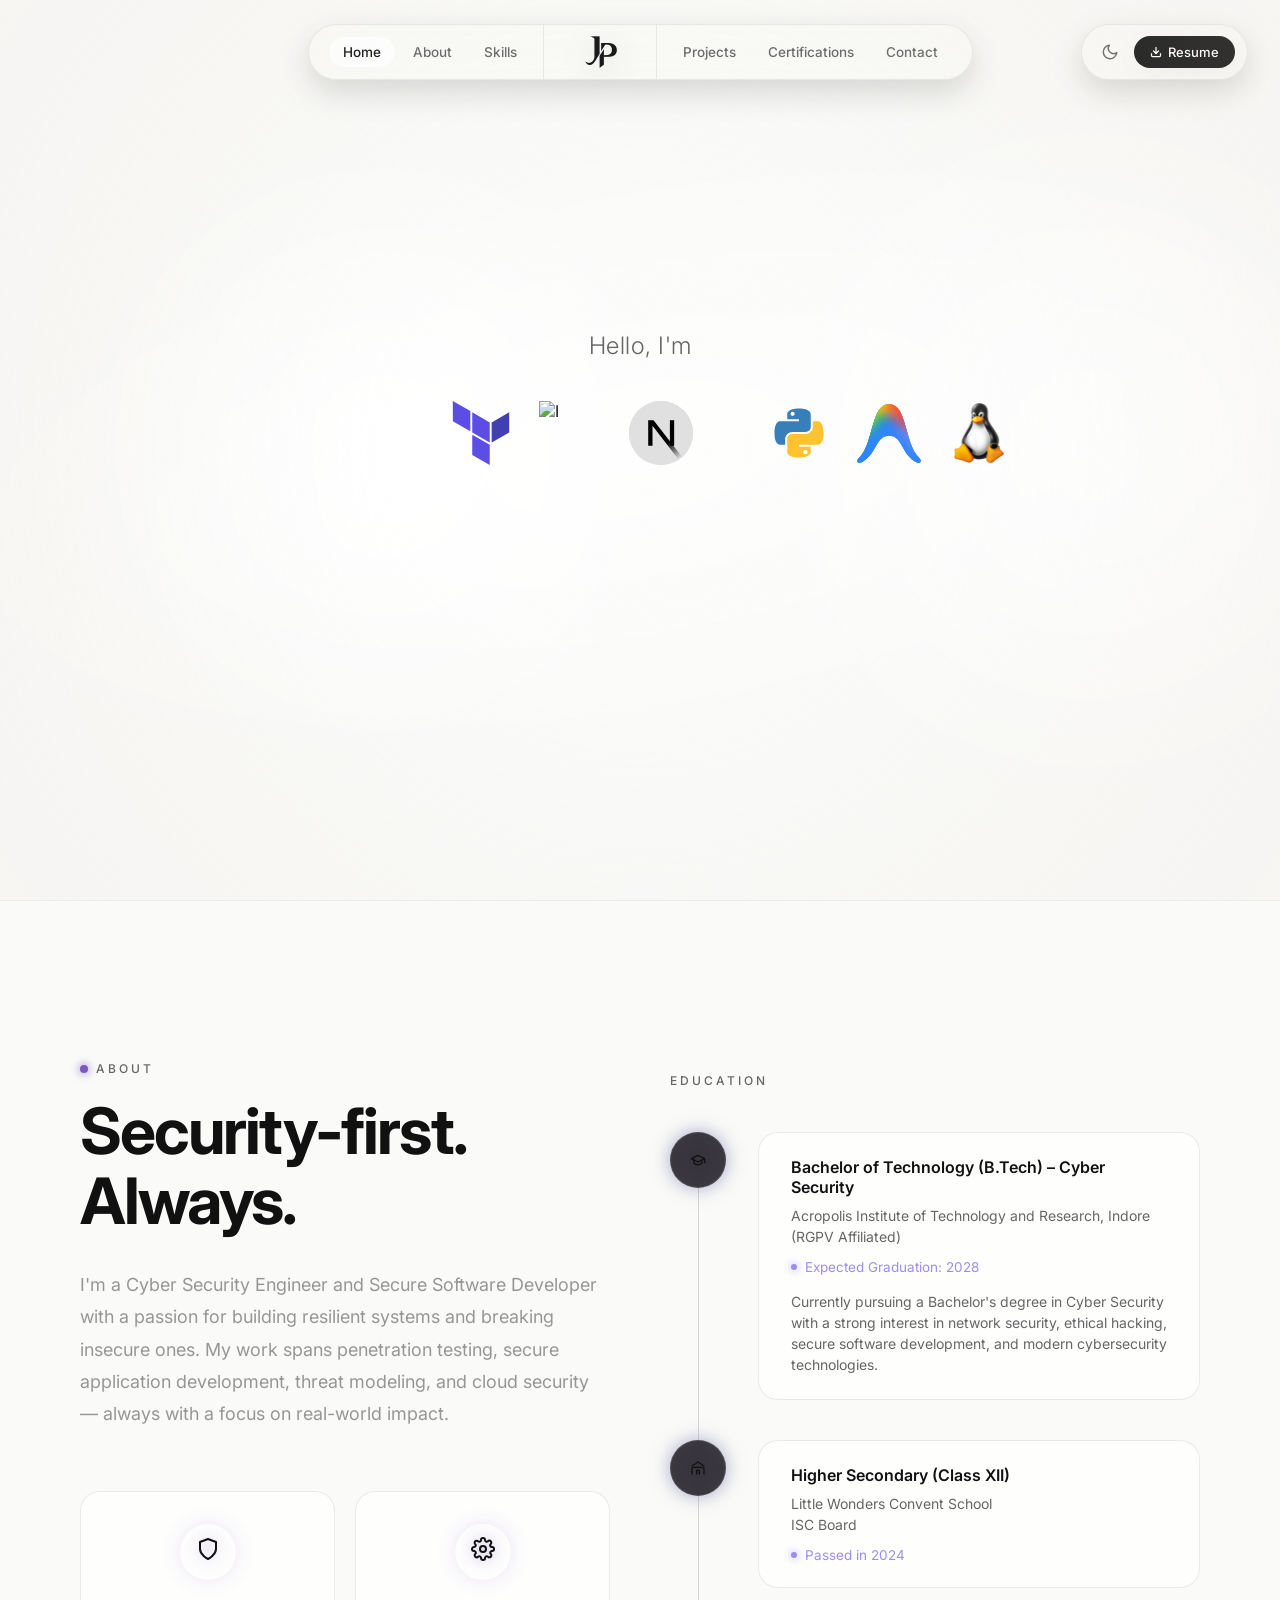
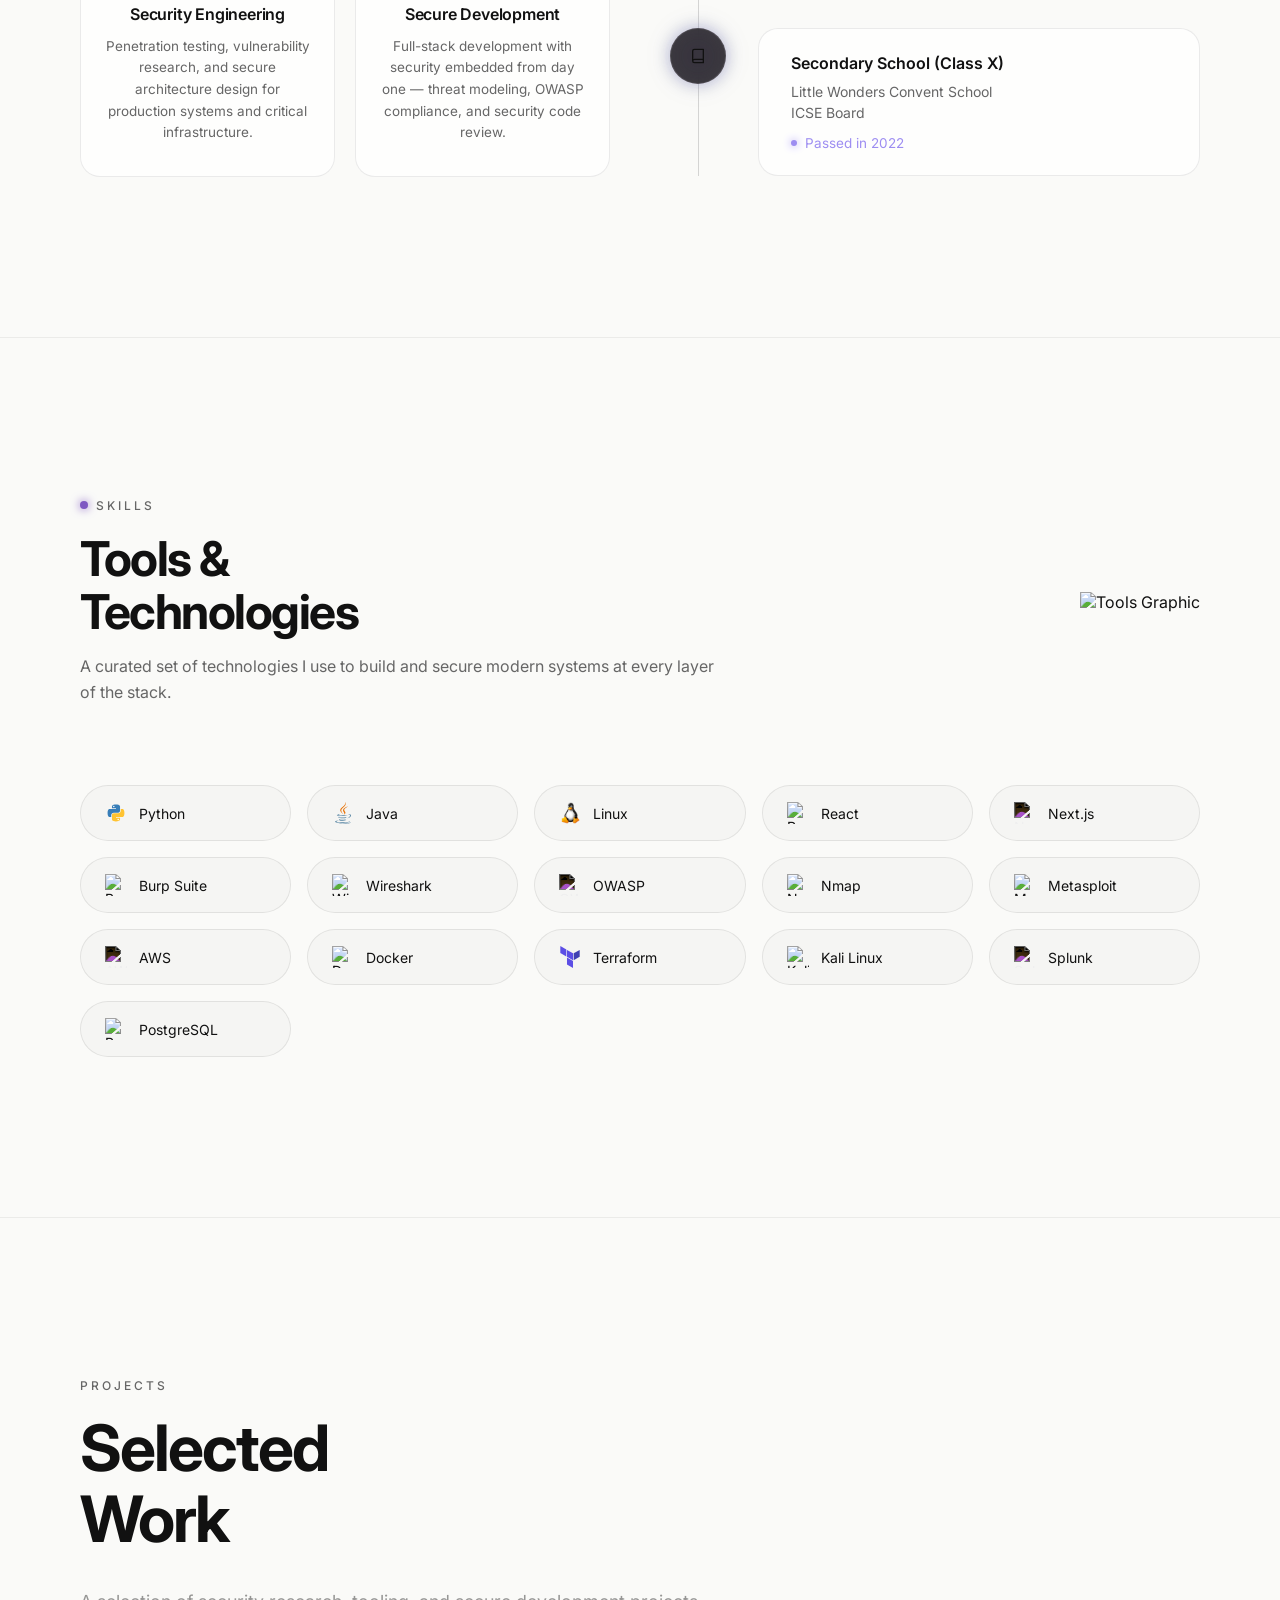
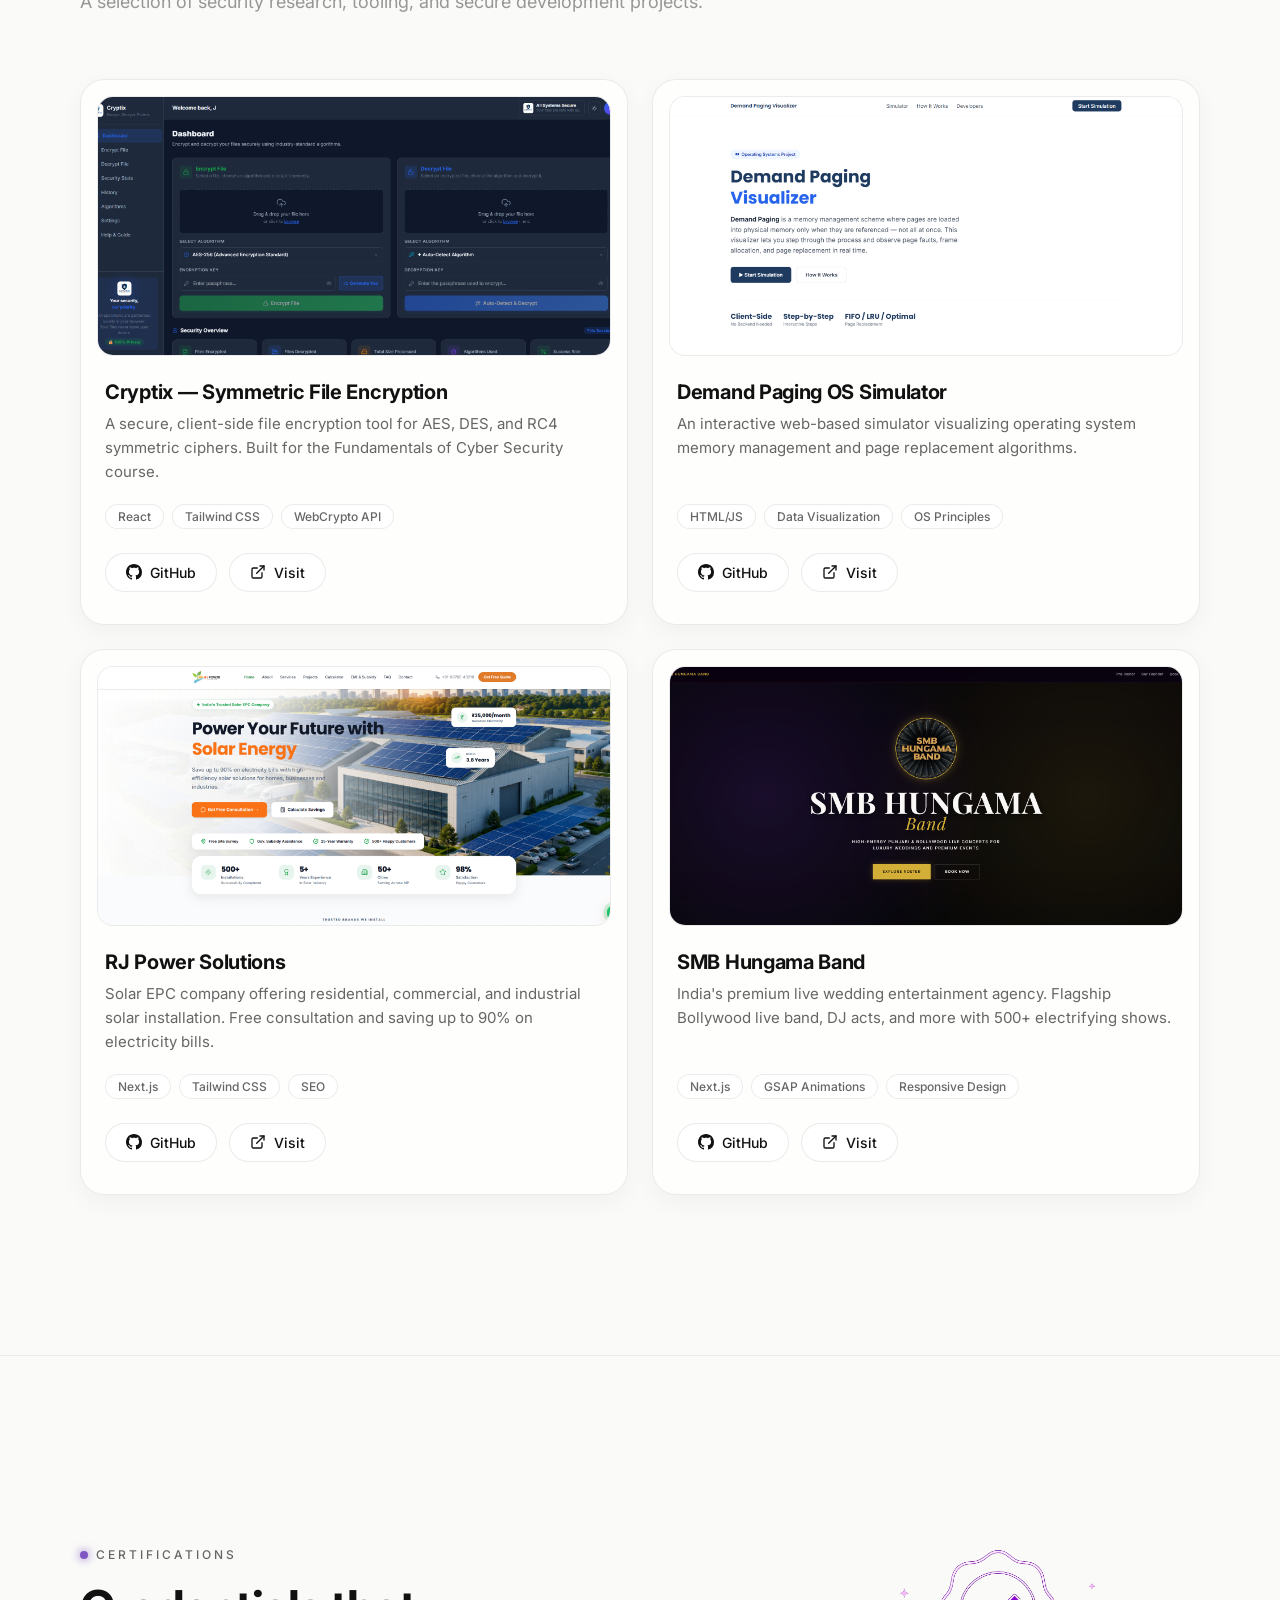
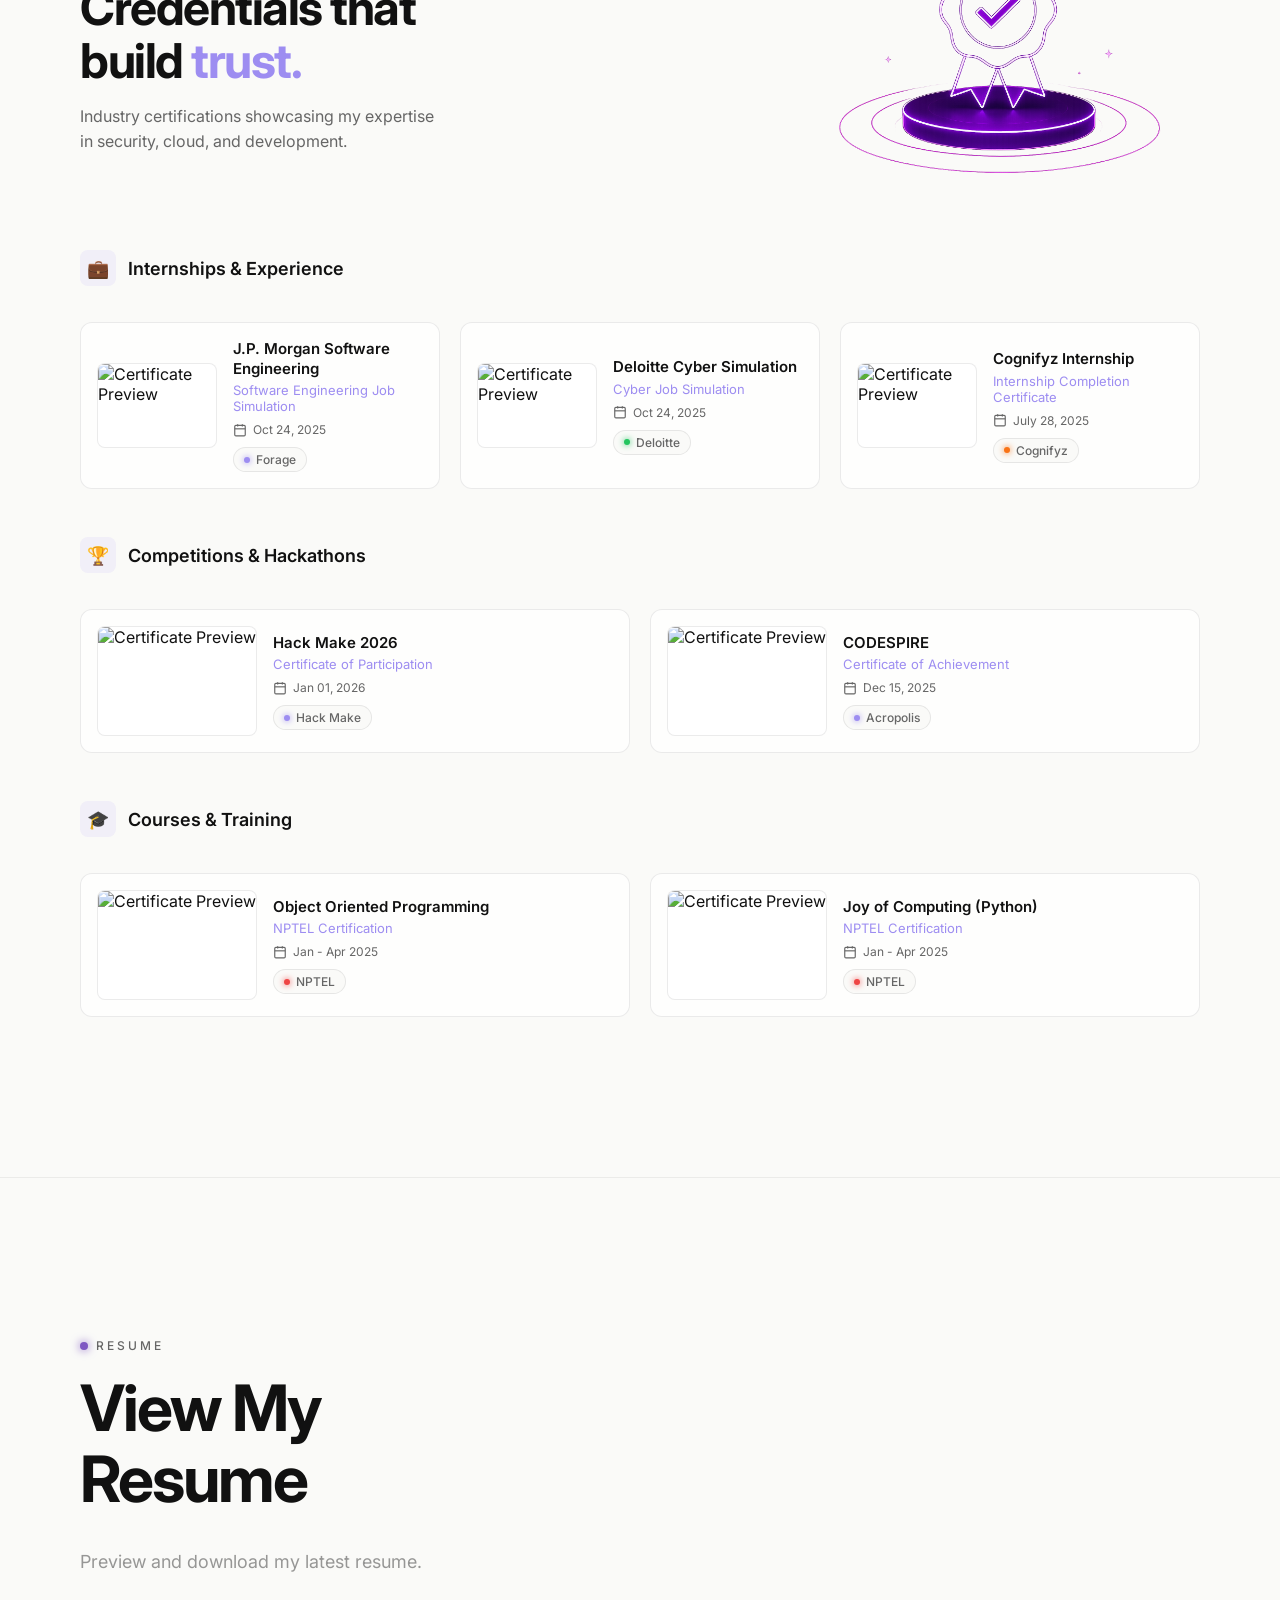
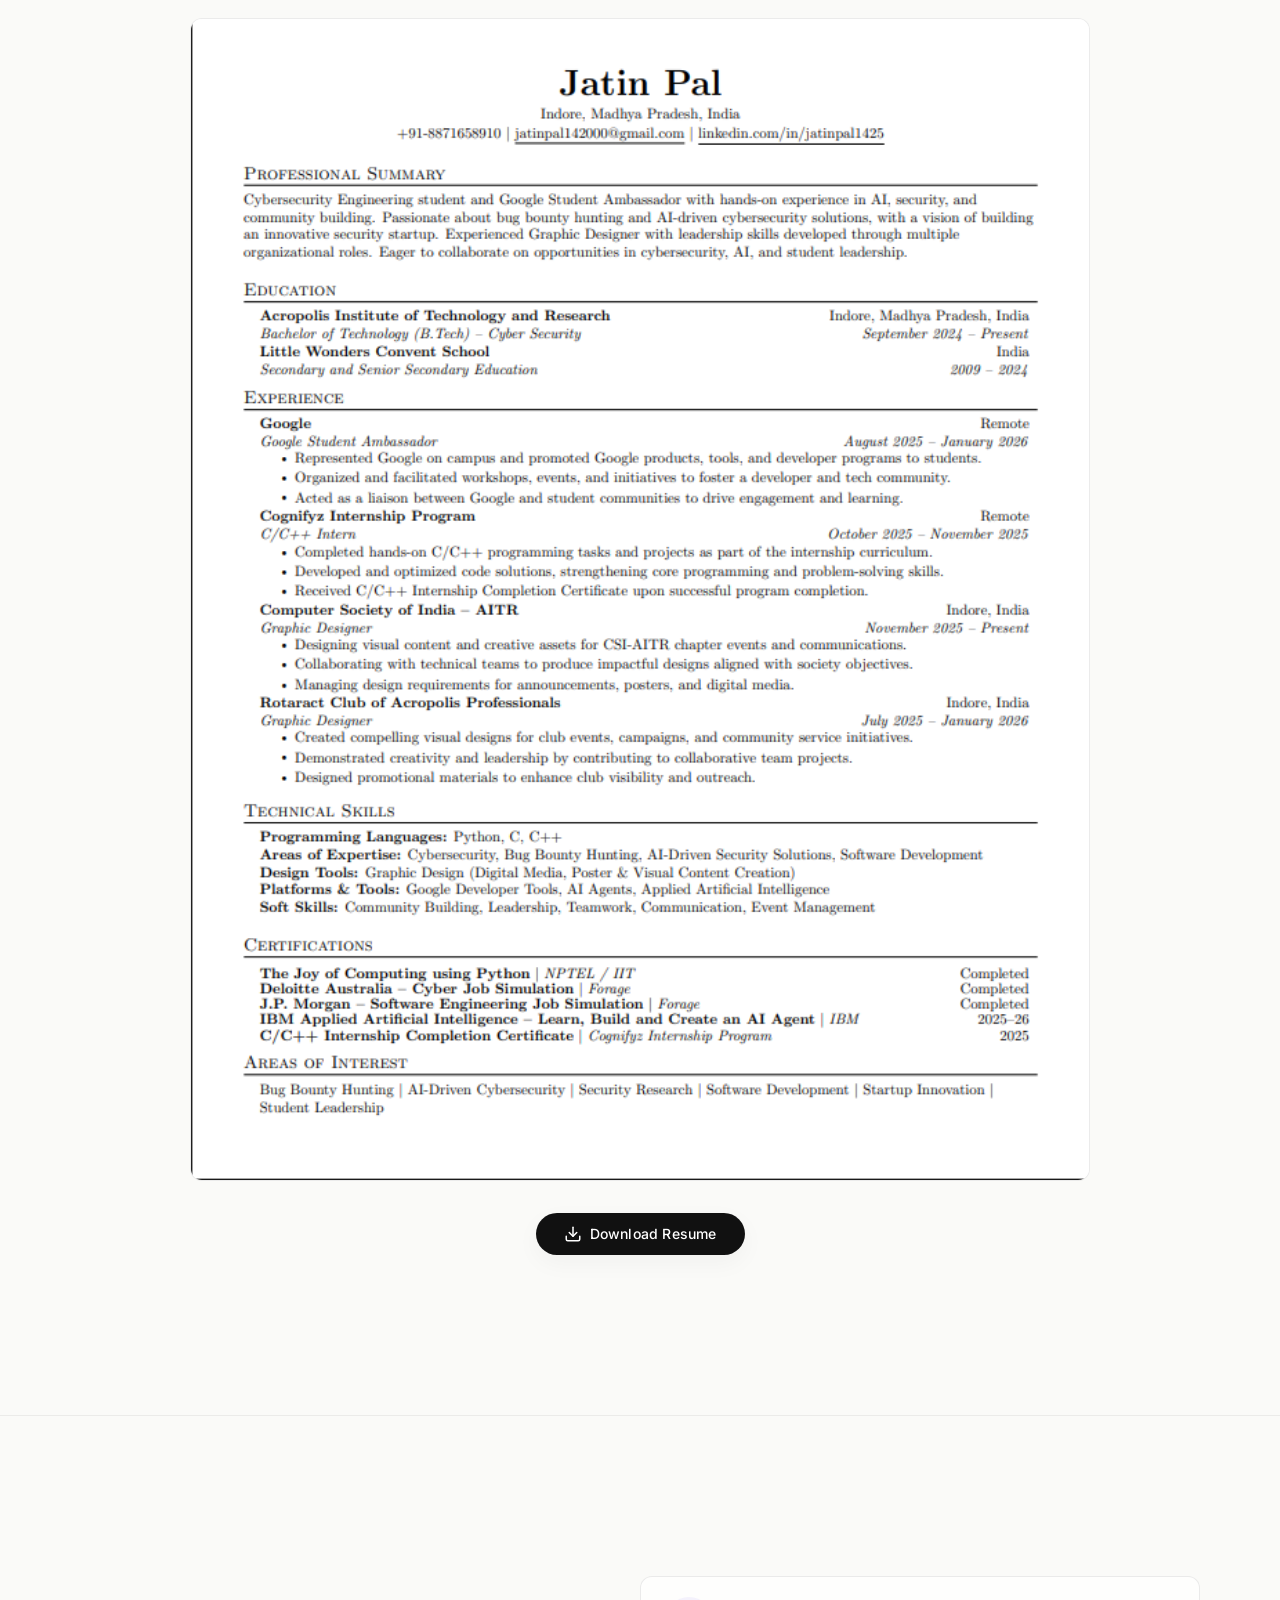
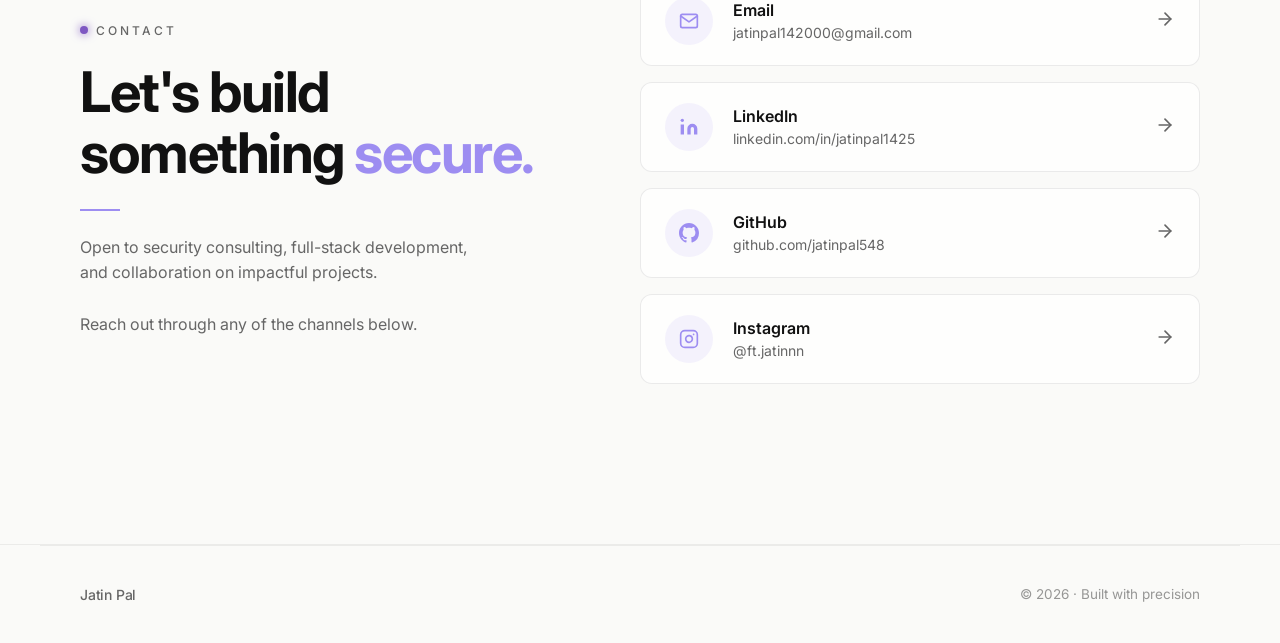
==== index.html @ 64e5029e "Refactor certificate previews to use JPG photos instead of PDFs" ====
<!DOCTYPE html>
<html lang="en" data-theme="light">

<head>
  <meta charset="UTF-8" />
  <meta name="viewport" content="width=device-width, initial-scale=1.0" />
  <title>Jatin Pal — Cyber Security Engineer</title>
  <link rel="icon" type="image/png" href="Public/Logo/JP_W.png" />
  <meta name="description"
    content="Jatin Pal — Cyber Security Engineer & Secure Software Developer. Penetration testing, secure development, cloud security." />
  <link rel="preconnect" href="https://fonts.googleapis.com" />
  <link rel="preconnect" href="https://fonts.gstatic.com" crossorigin />
  <link href="https://fonts.googleapis.com/css2?family=Inter:wght@300;400;500;600;700;800;900&display=swap"
    rel="stylesheet" />

  <style>
    /* ═══════════════════════════════════════════════════
       DESIGN TOKENS
    ═══════════════════════════════════════════════════ */
    :root {
      --radius-sm: 12px;
      --radius-md: 18px;
      --radius-lg: 32px;
      --nav-h: 84px;
      --ease: cubic-bezier(0.22, 1, 0.36, 1);
    }

    [data-theme="light"] {
      --bg: #FAFAF8;
      --fg: #111111;
      --fg-muted: #666666;
      --fg-subtle: rgba(0, 0, 0, 0.4);
      --border: rgba(0, 0, 0, 0.08);
      --border-strong: rgba(0, 0, 0, 0.15);
      --surface: rgba(255, 255, 255, 0.75);
      --surface-2: rgba(255, 255, 255, 1);
      --nav-bg: rgba(250, 250, 248, 0.65);
      --nav-bg-scrolled: rgba(255, 255, 255, 0.85);
      --card-bg: rgba(255, 255, 255, 0.75);
      --card-border: rgba(0, 0, 0, 0.08);

      --shadow-sm: 0 8px 24px rgba(0, 0, 0, 0.04);
      --shadow-md: 0 16px 32px rgba(0, 0, 0, 0.06);
      --shadow-lg: 0 32px 64px rgba(0, 0, 0, 0.08);

      --noise-opacity: 0.03;
      --vignette-color: rgba(230, 225, 220, 0.3);

      --hero-light-gradient: radial-gradient(ellipse at center, rgba(255, 255, 255, 1) 0%, rgba(255, 255, 255, 0.4) 40%, transparent 70%);
      --hero-text-glow-gradient: radial-gradient(circle, rgba(255, 255, 255, 1) 0%, transparent 60%);
      --hero-card-glow-gradient: radial-gradient(circle, rgba(255, 255, 255, 1) 0%, transparent 60%);

      --btn-primary-bg: #111111;
      --btn-primary-fg: #FFFFFF;
      --btn-primary-hover: #333333;
      --btn-secondary-bg: transparent;
      --btn-secondary-fg: #111111;
      --btn-secondary-border: rgba(0, 0, 0, 0.15);
      --btn-secondary-hover-bg: rgba(0, 0, 0, 0.04);
      --btn-secondary-hover-border: rgba(0, 0, 0, 0.25);

      --photo-card-bg: linear-gradient(145deg, rgba(255, 255, 255, 0.9) 0%, rgba(255, 255, 255, 0.5) 100%);
      --photo-card-shadow: inset 0 1px 0 rgba(255, 255, 255, 1), 0 24px 48px rgba(0, 0, 0, 0.06);
      --photo-card-shadow-hover: inset 0 1px 0 rgba(255, 255, 255, 1), 0 32px 64px rgba(0, 0, 0, 0.12);
      --avatar-circle-bg: rgba(0, 0, 0, 0.03);
      --avatar-circle-hover: rgba(0, 0, 0, 0.06);
      --badge-bg: rgba(255, 255, 255, 0.85);
      --badge-shadow: 0 8px 24px rgba(0, 0, 0, 0.08);

      --divider: rgba(0, 0, 0, 0.06);
      --skill-chip-bg: rgba(0, 0, 0, 0.02);
      --skill-chip-hover: rgba(0, 0, 0, 0.05);
      --timeline-dot: rgba(0, 0, 0, 0.15);
      --timeline-dot-hover: #111111;
      --card-light-glow: rgba(255, 255, 255, 0.8);
    }

    [data-theme="dark"] {
      --bg: #090909;
      --fg: #FFFFFF;
      --fg-muted: #B0B0B0;
      --fg-subtle: rgba(255, 255, 255, 0.7);
      --border: rgba(255, 255, 255, 0.06);
      --border-strong: rgba(255, 255, 255, 0.12);
      --surface: rgba(255, 255, 255, 0.02);
      --surface-2: rgba(255, 255, 255, 0.04);
      --nav-bg: rgba(9, 9, 9, 0.5);
      --nav-bg-scrolled: rgba(9, 9, 9, 0.7);
      --card-bg: rgba(255, 255, 255, 0.02);
      --card-border: rgba(255, 255, 255, 0.05);

      --shadow-sm: 0 8px 24px rgba(0, 0, 0, 0.2);
      --shadow-md: 0 16px 32px rgba(0, 0, 0, 0.3);
      --shadow-lg: 0 32px 64px rgba(0, 0, 0, 0.4);

      --noise-opacity: 0.35;
      --vignette-color: rgba(0, 0, 0, 0.5);

      --hero-light-gradient: radial-gradient(ellipse at center, rgba(255, 255, 255, 0.07) 0%, rgba(255, 255, 255, 0.02) 40%, transparent 70%);
      --hero-text-glow-gradient: radial-gradient(circle, rgba(255, 255, 255, 0.05) 0%, transparent 60%);
      --hero-card-glow-gradient: radial-gradient(circle, rgba(255, 255, 255, 0.04) 0%, transparent 60%);

      --btn-primary-bg: #FFFFFF;
      --btn-primary-fg: #090909;
      --btn-primary-hover: #F0F0F0;
      --btn-secondary-bg: transparent;
      --btn-secondary-fg: #FFFFFF;
      --btn-secondary-border: rgba(255, 255, 255, 0.2);
      --btn-secondary-hover-bg: rgba(255, 255, 255, 0.08);
      --btn-secondary-hover-border: rgba(255, 255, 255, 0.3);

      --photo-card-bg: linear-gradient(145deg, rgba(255, 255, 255, 0.04) 0%, rgba(255, 255, 255, 0.01) 100%);
      --photo-card-shadow: inset 0 1px 0 rgba(255, 255, 255, 0.1), 0 24px 48px rgba(0, 0, 0, 0.4);
      --photo-card-shadow-hover: inset 0 1px 0 rgba(255, 255, 255, 0.15), 0 32px 64px rgba(0, 0, 0, 0.5);
      --avatar-circle-bg: rgba(255, 255, 255, 0.02);
      --avatar-circle-hover: rgba(255, 255, 255, 0.04);
      --badge-bg: rgba(9, 9, 9, 0.6);
      --badge-shadow: 0 8px 24px rgba(0, 0, 0, 0.3);

      --divider: rgba(255, 255, 255, 0.04);
      --skill-chip-bg: rgba(255, 255, 255, 0.02);
      --skill-chip-hover: rgba(255, 255, 255, 0.05);
      --timeline-dot: rgba(255, 255, 255, 0.15);
      --timeline-dot-hover: #FFFFFF;
      --card-light-glow: rgba(255, 255, 255, 0.08);
    }
    
    html[data-theme="light"] .skill-chip .skill-logo[src*="ffffff"] {
      filter: invert(1);
    }
    html[data-theme="dark"] .skill-chip .skill-logo[src*="nextjs-light.svg"] {
      filter: invert(1);
    }

    /* ═══════════════════════════════════════════════════
       RESET & BASE
    ═══════════════════════════════════════════════════ */
    *,
    *::before,
    *::after {
      box-sizing: border-box;
      margin: 0;
      padding: 0;
    }

    html {
      scroll-behavior: smooth;
      -webkit-text-size-adjust: 100%;
      background-color: var(--bg);
    }

    body {
      font-family: 'Inter', -apple-system, BlinkMacSystemFont, 'Segoe UI', sans-serif;
      background-color: var(--bg);
      color: var(--fg);
      overflow-x: hidden;
      -webkit-font-smoothing: antialiased;
      -moz-osx-font-smoothing: grayscale;
      transition: background-color 0.5s var(--ease), color 0.5s var(--ease);
    }

    /* Noise Overlay */
    body::before {
      content: "";
      position: fixed;
      inset: 0;
      z-index: 9999;
      pointer-events: none;
      background-image: url('data:image/svg+xml;utf8,%3Csvg viewBox="0 0 200 200" xmlns="http://www.w3.org/2000/svg"%3E%3Cfilter id="noiseFilter"%3E%3CfeTurbulence type="fractalNoise" baseFrequency="0.9" numOctaves="3" stitchTiles="stitch"/%3E%3C/filter%3E%3Crect width="100%25" height="100%25" filter="url(%23noiseFilter)" opacity="0.06"/%3E%3C/svg%3E');
      opacity: var(--noise-opacity);
      transition: opacity 0.5s var(--ease);
    }

    /* Vignette */
    body::after {
      content: "";
      position: fixed;
      inset: 0;
      z-index: 9998;
      pointer-events: none;
      background: radial-gradient(circle at center, transparent 30%, var(--vignette-color) 150%);
      transition: background 0.5s var(--ease);
    }

    a {
      color: inherit;
      text-decoration: none;
    }

    /* ═══════════════════════════════════════════════════
       NAVBAR — floating pill
    ═══════════════════════════════════════════════════ */
    #navbar {
      position: fixed;
      top: 24px;
      left: 50%;
      transform: translateX(-50%);
      z-index: 200;
      width: max-content;
      max-width: min(1040px, calc(100vw - 48px));
      height: 56px;
      border-radius: 9999px;
      background: var(--nav-bg);
      border: 1px solid var(--border);
      box-shadow: 0 12px 32px rgba(0, 0, 0, 0.15);
      backdrop-filter: blur(24px) saturate(150%);
      -webkit-backdrop-filter: blur(24px) saturate(150%);
      transition:
        top 0.5s var(--ease),
        height 0.5s var(--ease),
        box-shadow 0.5s var(--ease),
        background 0.5s var(--ease),
        border-color 0.5s var(--ease);
    }

    #navbar.scrolled {
      top: 16px;
      height: 50px;
      box-shadow: var(--shadow-md);
      background: var(--nav-bg-scrolled);
    }

    .nav-inner {
      height: 100%;
      display: flex;
      align-items: center;
      padding: 0 8px;
      gap: 0;
    }

    .nav-group {
      display: flex;
      align-items: center;
      gap: 4px;
      padding: 0 12px;
    }

    .nav-link {
      font-size: 13.5px;
      font-weight: 500;
      color: var(--fg-muted);
      padding: 7px 14px;
      border-radius: 9999px;
      white-space: nowrap;
      transition: color 0.4s var(--ease), background 0.4s var(--ease);
    }

    .nav-link:hover {
      color: var(--fg);
      background: var(--surface);
    }

    .nav-link.active {
      color: var(--fg);
      background: var(--surface-2);
    }

    #nav-jp {
      display: flex;
      align-items: center;
      justify-content: center;
      padding: 0 24px;
      height: 100%;
      cursor: pointer;
      border-left: 1px solid var(--border);
      border-right: 1px solid var(--border);
      transition: opacity 0.4s var(--ease), border-color 0.4s var(--ease);
      flex-shrink: 0;
      overflow: visible;
    }

    #nav-jp:hover {
      opacity: 0.8;
    }

    #nav-jp img {
      height: 64px;
      width: auto;
      object-fit: contain;
      position: relative;
      z-index: 1;
      filter: drop-shadow(0 8px 16px rgba(0, 0, 0, 0.15));
      transition: transform 0.5s var(--ease), filter 0.5s var(--ease);
    }

    #nav-jp:hover img {
      transform: scale(1.05) translateY(-2px);
      filter: drop-shadow(0 12px 24px rgba(0, 0, 0, 0.2));
    }

    .theme-toggle {
      width: 32px;
      height: 32px;
      border-radius: 50%;
      border: none;
      background: transparent;
      color: var(--fg-muted);
      cursor: pointer;
      display: flex;
      align-items: center;
      justify-content: center;
      font-size: 15px;
      transition: color 0.4s var(--ease), background 0.4s var(--ease), transform 0.4s var(--ease);
    }

    .theme-toggle:hover {
      color: var(--fg);
      background: var(--surface-2);
      transform: scale(1.05);
    }

    .resume-btn {
      font-size: 13px;
      font-weight: 500;
      padding: 8px 16px;
      border-radius: 9999px;
      background: var(--btn-primary-bg);
      color: var(--btn-primary-fg);
      display: inline-flex;
      align-items: center;
      gap: 6px;
      white-space: nowrap;
      transition: transform 0.4s var(--ease), background 0.4s var(--ease), box-shadow 0.4s var(--ease);
      box-shadow: var(--shadow-sm);
    }

    .resume-btn:hover {
      transform: translateY(-2px);
      background: var(--btn-primary-hover);
      box-shadow: var(--shadow-md);
    }

    .resume-btn svg {
      flex-shrink: 0;
    }

    @media (min-width: 921px) {
      #nav-container {
        position: fixed;
        top: 24px;
        left: 0;
        right: 0;
        display: flex;
        justify-content: center;
        align-items: flex-start;
        z-index: 200;
        pointer-events: none;
        transition: top 0.5s var(--ease);
      }
      #nav-container.scrolled {
        top: 16px;
      }
      #nav-container > * {
        pointer-events: auto;
      }
      #navbar {
        position: static !important;
        transform: none !important;
      }
      #nav-utils-desktop {
        position: absolute;
        right: 32px;
        top: 0;
      }
    }

    #nav-utils-desktop {
      display: flex;
      align-items: center;
      gap: 8px;
      height: 56px;
      padding: 0 12px;
      background: var(--nav-bg);
      border: 1px solid var(--border);
      border-radius: 9999px;
      backdrop-filter: blur(24px) saturate(150%);
      -webkit-backdrop-filter: blur(24px) saturate(150%);
      box-shadow: 0 12px 32px rgba(0, 0, 0, 0.15);
      transition: height 0.5s var(--ease), box-shadow 0.5s var(--ease), background 0.5s var(--ease), border-color 0.5s var(--ease);
    }

    #nav-utils-desktop.scrolled {
      height: 50px;
      box-shadow: var(--shadow-md);
      background: var(--nav-bg-scrolled);
    }

    .nav-divider {
      width: 1px;
      height: 24px;
      background: rgba(255, 255, 255, 0.1);
    }

    /* ═══════════════════════════════════════════════════
       HERO SECTION (#home)
    ═══════════════════════════════════════════════════ */
    #home {
      height: 100vh;
      display: flex;
      align-items: center;
      justify-content: center;
      padding-top: var(--nav-h);
      position: relative;
      isolation: isolate;
      overflow: hidden;
    }

    /* Soft Diffused Light (Cinematic Spotlight) */
    .hero-light {
      position: absolute;
      top: 50%;
      left: 50%;
      width: 120vw;
      height: 60vh;
      background: var(--hero-light-gradient);
      transform: translate(-50%, -50%) rotate(-10deg);
      z-index: -2;
      pointer-events: none;
      filter: blur(60px);
      transition: background 0.5s var(--ease);
    }

    /* Huge radial gradient behind hero text */
    .hero-text-glow {
      position: absolute;
      top: 50%;
      left: 30%;
      width: 800px;
      height: 800px;
      background: var(--hero-text-glow-gradient);
      transform: translate(-50%, -50%);
      z-index: -1;
      pointer-events: none;
      filter: blur(40px);
      transition: background 0.5s var(--ease);
    }

    /* Another soft radial gradient behind the profile card */
    .hero-card-glow {
      position: absolute;
      top: 50%;
      right: 15%;
      width: 900px;
      height: 900px;
      background: var(--hero-card-glow-gradient);
      transform: translate(50%, -50%);
      z-index: -1;
      pointer-events: none;
      filter: blur(50px);
      transition: background 0.5s var(--ease);
    }

    #hero-content {
      display: flex;
      align-items: center;
      justify-content: center;
      gap: 0;
      width: 100%;
      max-width: 1200px;
      padding: 0 40px;
      margin-top: -60px;
    }

    /* ─── LEFT: greeting + name + bio ─── */
    #hero-left {
      display: flex;
      flex-direction: column;
      align-items: center;
      gap: 28px;
    }

    #greeting {
      font-size: 24px;
      font-weight: 300;
      color: var(--fg-muted);
      letter-spacing: 0.5px;
      opacity: 0;
      transform: translateY(-15px);
      transition: opacity 1s var(--ease), transform 1s var(--ease);
    }

    #greeting.visible {
      opacity: 1;
      transform: translateY(0);
    }

    #logo-row {
      display: flex;
      align-items: center;
    }

    .cell {
      position: relative;
      width: 90px;
      height: 90px;
      display: flex;
      align-items: center;
      justify-content: center;
      flex-shrink: 0;
    }

    .cell.space-cell {
      width: 48px;
    }

    .cell .logo-img {
      width: 64px;
      height: 64px;
      object-fit: contain;
      position: absolute;
      transition: opacity 0.5s var(--ease), transform 0.5s var(--ease);
      opacity: 0;
      transform: translateY(20px) scale(0.8);
    }

    .cell .letter {
      font-size: 84px;
      font-weight: 900;
      color: var(--fg);
      letter-spacing: -3px;
      position: absolute;
      opacity: 0;
      transform: scale(1.2);
      transition: opacity 0.5s var(--ease), transform 0.5s var(--ease), color 0.5s var(--ease);
      user-select: none;
      line-height: 1;
    }

    .cell.loop-speed .logo-img {
      transition: opacity 0.8s var(--ease), transform 0.8s var(--ease);
    }

    .cell.loop-speed .letter {
      transition: opacity 0.8s var(--ease), transform 0.8s var(--ease), color 0.5s var(--ease);
    }

    .cell.show-logo .logo-img {
      opacity: 1;
      transform: translateY(0) scale(1);
    }

    .cell.show-logo .letter {
      opacity: 0;
      transform: scale(1.2);
    }

    .cell.morphing .logo-img {
      opacity: 0;
      transform: scale(1.5) rotate(5deg);
    }

    .cell.morphing .letter {
      opacity: 0;
      transform: scale(0.5);
    }

    .cell.show-letter .logo-img {
      opacity: 0;
      transform: scale(0);
    }

    .cell.show-letter .letter {
      opacity: 1;
      transform: scale(1);
    }

    .cell.show-letter.hovered .logo-img {
      opacity: 1;
      transform: scale(1.05);
      filter: drop-shadow(0 8px 24px rgba(0, 0, 0, 0.08));
    }

    .cell.show-letter.hovered .letter {
      opacity: 0;
      transform: scale(0.5);
    }

    .cell.show-letter {
      cursor: crosshair;
    }

    .cell .ripple {
      position: absolute;
      width: 64px;
      height: 64px;
      border-radius: 50%;
      background: var(--surface-2);
      transform: scale(0);
      opacity: 1;
      pointer-events: none;
    }

    .cell .ripple.go {
      animation: ripple-out 0.6s var(--ease) forwards;
    }

    @keyframes ripple-out {
      to {
        transform: scale(3.5);
        opacity: 0;
      }
    }

    #subtitle {
      font-size: 16px;
      font-weight: 400;
      color: var(--fg-muted);
      letter-spacing: 0.2px;
      line-height: 1.6;
      opacity: 0;
      transition: opacity 1.2s var(--ease);
      text-align: center;
    }

    #subtitle.visible {
      opacity: 1;
    }

    #tags {
      display: flex;
      gap: 12px;
      flex-wrap: wrap;
      justify-content: center;
      opacity: 0;
      transform: translateY(15px);
      transition: opacity 1s var(--ease), transform 1s var(--ease);
    }

    #tags.visible {
      opacity: 1;
      transform: translateY(0);
    }

    .tag {
      font-size: 12px;
      font-weight: 400;
      letter-spacing: 0.5px;
      padding: 8px 18px;
      border-radius: 100px;
      border: 1px solid var(--border);
      color: var(--fg-muted);
      background: var(--surface);
      transition: background 0.5s var(--ease), border-color 0.5s var(--ease), color 0.5s var(--ease);
    }

    .tag:hover {
      background: var(--surface-2);
      border-color: var(--border-strong);
      color: var(--fg);
    }

    /* ─── RIGHT: Profile card ─── */
    #hero-right {
      display: flex;
      flex-direction: column;
      align-items: center;
      gap: 24px;
      width: 0;
      overflow: hidden;
      opacity: 0;
      transform: scale(0.95);
      transition:
        width 1.2s var(--ease),
        opacity 1s var(--ease) 0.1s,
        transform 1.2s var(--ease) 0.1s;
      pointer-events: none;
      flex-shrink: 0;
    }

    #hero-right.visible {
      width: 440px;
      opacity: 1;
      transform: scale(1);
      pointer-events: auto;
      margin-left: 100px;
      overflow: visible;
    }

    #photo-card {
      position: relative;
      width: 340px;
      height: 420px;
      border-radius: 32px;
      overflow: hidden;
      background: var(--photo-card-bg);
      border: 1px solid var(--card-border);
      box-shadow: var(--photo-card-shadow);
      backdrop-filter: blur(24px);
      -webkit-backdrop-filter: blur(24px);
      transition: transform 0.6s var(--ease), box-shadow 0.6s var(--ease), border-color 0.6s var(--ease), background 0.6s var(--ease);
    }

    #photo-card:hover {
      transform: translateY(-8px);
      box-shadow: var(--photo-card-shadow-hover);
      border-color: var(--border-strong);
    }

    /* Light Hover Effect */
    #photo-card::after {
      content: "";
      position: absolute;
      inset: 0;
      border-radius: inherit;
      background: radial-gradient(circle at top right, var(--card-light-glow) 0%, transparent 60%);
      opacity: 0;
      transition: opacity 0.6s var(--ease);
      pointer-events: none;
    }
    #photo-card:hover::after {
      opacity: 1;
    }

    #photo-avatar {
      width: 100%;
      height: 100%;
      display: flex;
      flex-direction: column;
      align-items: center;
      justify-content: center;
      gap: 24px;
      padding: 40px;
    }

    .avatar-img {
      width: 240px;
      height: 240px;
      border-radius: 50%;
      object-fit: cover;
      background: var(--avatar-circle-bg);
      border: 1px solid var(--border);
      display: flex;
      align-items: center;
      justify-content: center;
      transition: background 0.5s var(--ease), border-color 0.5s var(--ease), transform 0.5s var(--ease), box-shadow 0.5s var(--ease);
      flex-shrink: 0;
    }

    #photo-card:hover .avatar-img {
      background: var(--avatar-circle-hover);
      border-color: var(--border-strong);
      transform: scale(1.05);
      box-shadow: 0 12px 32px rgba(0, 0, 0, 0.15);
    }

    .avatar-name {
      font-size: 20px;
      font-weight: 600;
      color: var(--fg);
      letter-spacing: -0.2px;
      text-align: center;
    }

    .avatar-role {
      font-size: 14px;
      font-weight: 400;
      color: var(--fg-muted);
      text-align: center;
      letter-spacing: 0.2px;
      margin-top: 6px;
    }

    .section-label {
      font-size: 11px;
      font-weight: 700;
      color: var(--fg-subtle);
      text-transform: uppercase;
      letter-spacing: 2px;
      margin-bottom: 24px;
      display: flex;
      align-items: center;
      gap: 8px;
    }
    .label-dot {
      width: 8px;
      height: 8px;
      border-radius: 50%;
      background: #7e57c2;
      box-shadow: 0 0 10px #7e57c2;
    }

    .photo-badge {
      position: absolute;
      bottom: 24px;
      left: 50%;
      transform: translateX(-50%);
      background: var(--badge-bg);
      backdrop-filter: blur(12px);
      border: 1px solid var(--border);
      border-radius: 100px;
      padding: 8px 20px 8px 16px;
      font-size: 13px;
      font-weight: 500;
      letter-spacing: 0.2px;
      color: var(--fg);
      white-space: nowrap;
      box-shadow: var(--badge-shadow);
      display: flex;
      align-items: center;
      gap: 10px;
      transition: background 0.5s var(--ease), border-color 0.5s var(--ease), box-shadow 0.5s var(--ease);
    }

    .badge-dot {
      width: 8px;
      height: 8px;
      border-radius: 50%;
      background: #22c55e;
      flex-shrink: 0;
      box-shadow: 0 0 12px rgba(34, 197, 94, 0.4);
    }

    /* CTA buttons */
    #cta-row {
      display: flex;
      gap: 16px;
    }

    .cta-btn {
      font-size: 14px;
      font-weight: 500;
      letter-spacing: 0.2px;
      padding: 12px 28px;
      border-radius: 100px;
      border: none;
      cursor: pointer;
      display: inline-flex;
      align-items: center;
      justify-content: center;
      gap: 8px;
      white-space: nowrap;
      transition: transform 0.5s var(--ease), box-shadow 0.5s var(--ease), background 0.5s var(--ease), border-color 0.5s var(--ease), color 0.5s var(--ease);
    }

    .cta-primary {
      background: var(--btn-primary-bg);
      color: var(--btn-primary-fg);
      box-shadow: var(--shadow-sm);
    }

    .cta-primary:hover {
      transform: translateY(-2px);
      box-shadow: var(--shadow-md);
      background: var(--btn-primary-hover);
    }

    .cta-secondary {
      background: var(--btn-secondary-bg);
      color: var(--btn-secondary-fg);
      border: 1px solid var(--btn-secondary-border);
    }

    .cta-secondary:hover {
      transform: translateY(-2px);
      background: var(--btn-secondary-hover-bg);
      border-color: var(--btn-secondary-hover-border);
    }

    /* Scroll hint */
    #scroll-hint {
      position: absolute;
      bottom: 40px;
      left: 50%;
      transform: translateX(-50%);
      display: flex;
      flex-direction: column;
      align-items: center;
      gap: 12px;
      opacity: 0;
      transition: opacity 1.2s var(--ease);
      z-index: 10;
    }

    #scroll-hint.visible {
      opacity: 1;
    }

    #scroll-hint span {
      font-size: 10px;
      letter-spacing: 4px;
      text-transform: uppercase;
      color: var(--fg-subtle);
    }

    #scroll-hint .arrow {
      width: 12px;
      height: 12px;
      border-right: 1.5px solid var(--fg-subtle);
      border-bottom: 1.5px solid var(--fg-subtle);
      transform: rotate(45deg);
      animation: bounce 2s cubic-bezier(0.22, 1, 0.36, 1) infinite;
    }

    @keyframes bounce {

      0%,
      100% {
        transform: rotate(45deg) translateY(0);
      }

      50% {
        transform: rotate(45deg) translateY(6px);
      }
    }

    /* ═══════════════════════════════════════════════════
       SHARED SECTION STYLES
    ═══════════════════════════════════════════════════ */
    .section-wrap {
      max-width: 1200px;
      margin: 0 auto;
      padding: 160px 40px;
    }

    .section-label {
      font-size: 12px;
      font-weight: 500;
      letter-spacing: 3px;
      text-transform: uppercase;
      color: var(--fg-muted);
      margin-bottom: 20px;
    }

    .section-title {
      font-size: clamp(38px, 5vw, 64px);
      font-weight: 700;
      letter-spacing: -2px;
      color: var(--fg);
      line-height: 1.1;
      margin-bottom: 32px;
    }

    .section-body {
      font-size: 18px;
      font-weight: 400;
      color: var(--fg-subtle);
      line-height: 1.8;
      max-width: 640px;
    }

    /* Divider */
    .section-divider {
      border: none;
      border-top: 1px solid var(--divider);
      margin: 0;
      transition: border-color 0.5s var(--ease);
    }

    /* ═══════════════════════════════════════════════════
       ABOUT SECTION
    ═══════════════════════════════════════════════════ */
    .about-layout {
      display: grid;
      grid-template-columns: 1fr 1fr;
      gap: 60px;
    }
    .about-left, .about-right {
      display: flex;
      flex-direction: column;
    }

    .card-grid {
      display: grid;
      grid-template-columns: repeat(auto-fit, minmax(240px, 1fr));
      gap: 20px;
      margin-top: 60px;
    }

    .card {
      position: relative;
      background: var(--surface);
      border: 1px solid var(--border);
      border-radius: 20px;
      padding: 32px 24px;
      transition: border-color 0.5s var(--ease), transform 0.5s var(--ease), background 0.5s var(--ease);
      display: flex;
      flex-direction: column;
      align-items: center;
      text-align: center;
    }
    .card::after {
      content: "";
      position: absolute;
      inset: 0;
      border-radius: inherit;
      background: radial-gradient(circle at top right, var(--card-light-glow) 0%, transparent 60%);
      opacity: 0;
      transition: opacity 0.6s var(--ease);
      pointer-events: none;
    }

    .card:hover {
      border-color: var(--border-strong);
      transform: translateY(-4px);
      background: var(--surface-2);
    }
    .card:hover::after {
      opacity: 1;
    }

    .card-icon-wrap {
      width: 56px;
      height: 56px;
      border-radius: 50%;
      background: rgba(255, 255, 255, 0.05);
      border: 1px solid rgba(255, 255, 255, 0.1);
      display: flex;
      align-items: center;
      justify-content: center;
      margin-bottom: 24px;
      box-shadow: 0 0 20px rgba(126, 87, 194, 0.15);
      backdrop-filter: blur(10px);
    }

    .card-icon {
      font-size: 24px;
      display: block;
      filter: hue-rotate(240deg) drop-shadow(0 0 8px rgba(126, 87, 194, 0.5));
    }

    .card-title {
      font-size: 16px;
      font-weight: 600;
      color: var(--fg);
      margin-bottom: 12px;
      letter-spacing: -0.2px;
    }

    .card-text {
      font-size: 13.5px;
      color: var(--fg-muted);
      line-height: 1.6;
    }

    /* ═══════════════════════════════════════════════════
       SKILLS SECTION
    ═══════════════════════════════════════════════════ */
    .skills-grid {
      display: grid;
      grid-template-columns: repeat(auto-fill, minmax(180px, 1fr));
      gap: 16px;
      margin-top: 80px;
    }

    .skill-chip {
      background: var(--skill-chip-bg);
      border: 1px solid var(--border);
      border-radius: 100px;
      padding: 16px 24px;
      font-size: 14px;
      font-weight: 400;
      color: var(--fg);
      display: flex;
      align-items: center;
      gap: 12px;
      transition: background 0.5s var(--ease), border-color 0.5s var(--ease), transform 0.5s var(--ease);
      cursor: pointer;
    }

    .skill-chip:hover {
      background: var(--skill-chip-hover);
      border-color: var(--border-strong);
      transform: translateY(-2px);
    }

    .skill-chip .skill-logo {
      width: 22px;
      height: 22px;
      object-fit: contain;
      flex-shrink: 0;
      transition: filter 0.4s var(--ease);
    }

    /* ═══════════════════════════════════════════════════
       PROJECTS SECTION
    ═══════════════════════════════════════════════════ */
    .project-grid {
      display: grid;
      grid-template-columns: repeat(2, 1fr);
      gap: 24px;
      margin-top: 60px;
    }

    @media (max-width: 768px) {
      .project-grid {
        grid-template-columns: 1fr;
      }
    }

    .project-card {
      position: relative;
      background: var(--surface);
      border: 1px solid var(--border);
      border-radius: 24px;
      padding: 16px;
      display: flex;
      flex-direction: column;
      gap: 16px;
      transition: border-color 0.5s var(--ease), transform 0.5s var(--ease), box-shadow 0.5s var(--ease);
      box-shadow: var(--shadow-sm);
      cursor: pointer;
    }
    


    .project-card:hover {
      border-color: var(--border-strong);
      transform: translateY(-4px);
      box-shadow: var(--shadow-md);
      background: var(--surface-2);
    }

    .project-image {
      width: 100%;
      height: 260px;
      border-radius: 16px;
      overflow: hidden;
      background: var(--surface-2);
      border: 1px solid var(--border);
      position: relative;
    }

    .project-image img {
      width: 100%;
      height: 100%;
      object-fit: cover;
      transition: transform 0.5s var(--ease);
    }

    .project-card:hover .project-image img {
      transform: scale(1.03);
    }

    .project-content {
      padding: 8px 8px 16px 8px;
      display: flex;
      flex-direction: column;
      flex-grow: 1;
    }

    .project-title {
      font-size: 20px;
      font-weight: 700;
      color: var(--fg);
      letter-spacing: -0.3px;
      margin-bottom: 8px;
    }

    .project-desc {
      font-size: 15px;
      color: var(--fg-muted);
      line-height: 1.6;
      margin-bottom: 20px;
      flex-grow: 1;
    }

    .project-tags {
      display: flex;
      gap: 8px;
      flex-wrap: wrap;
      margin-bottom: 24px;
    }

    .project-tag {
      font-size: 12px;
      font-weight: 500;
      padding: 4px 12px;
      border-radius: 100px;
      background: var(--surface);
      border: 1px solid var(--border);
      color: var(--fg-muted);
      transition: background 0.3s var(--ease), border-color 0.3s var(--ease), color 0.3s var(--ease);
    }
    
    .project-tag:hover {
      background: var(--surface-2);
      border-color: var(--border-strong);
      color: var(--fg);
    }

    .project-links {
      display: flex;
      gap: 12px;
    }

    .project-link {
      display: inline-flex;
      align-items: center;
      gap: 8px;
      padding: 10px 20px;
      border-radius: 100px;
      font-size: 14px;
      font-weight: 500;
      background: var(--surface-2);
      border: 1px solid var(--border);
      color: var(--fg);
      transition: all 0.3s var(--ease);
      text-decoration: none;
    }

    .project-link:hover {
      background: var(--fg);
      color: var(--bg);
      border-color: var(--fg);
    }

    .project-link svg {
      width: 16px;
      height: 16px;
    }

    /* ═══════════════════════════════════════════════════
       CERTIFICATIONS SECTION
    ═══════════════════════════════════════════════════ */
    .timeline {
      margin-top: 24px;
      display: flex;
      flex-direction: column;
      position: relative;
      padding-left: 28px;
    }
    
    .timeline-line {
      position: absolute;
      top: 0;
      bottom: 0;
      left: 27.5px;
      width: 1px;
      background: var(--border-strong);
      z-index: 0;
    }
    
    .timeline-item {
      display: flex;
      position: relative;
      align-items: flex-start;
      margin-bottom: 40px;
      z-index: 1;
    }
    
    .timeline-item:last-child {
      margin-bottom: 0;
    }
    
    .timeline-icon-badge {
      width: 56px;
      height: 56px;
      border-radius: 50%;
      background: rgba(20, 20, 20, 0.8);
      border: 1px solid rgba(255, 255, 255, 0.1);
      display: flex;
      align-items: center;
      justify-content: center;
      font-size: 24px;
      flex-shrink: 0;
      margin-left: -28px;
      margin-right: 32px;
      box-shadow: 0 0 20px rgba(126, 87, 194, 0.15);
      backdrop-filter: blur(10px);
      filter: hue-rotate(240deg) drop-shadow(0 0 8px rgba(126, 87, 194, 0.5));
    }
    
    .timeline-content.card {
      align-items: flex-start;
      text-align: left;
      padding: 24px 32px;
      margin: 0;
      width: 100%;
    }
    
    .timeline-title {
      font-size: 16px;
      font-weight: 600;
      color: var(--fg);
      margin-bottom: 8px;
    }
    
    .timeline-org {
      font-size: 14px;
      color: var(--fg-muted);
      line-height: 1.5;
    }
    
    .timeline-status {
      display: flex;
      align-items: center;
      gap: 8px;
      font-size: 13.5px;
      color: #9d8df1;
      margin-top: 12px;
    }
    
    .status-dot {
      width: 6px;
      height: 6px;
      border-radius: 50%;
      background: #9d8df1;
      box-shadow: 0 0 8px #9d8df1;
    }

    /* ═══════════════════════════════════════════════════
       CERTIFICATIONS SECTION
    ═══════════════════════════════════════════════════ */
    .cert-header-new {
      display: flex;
      justify-content: space-between;
      align-items: center;
      margin-bottom: 64px;
    }
    
    @media (max-width: 900px) {
      .cert-header-new {
        flex-direction: column;
        align-items: flex-start;
      }
      .cert-header-right {
        display: none;
      }
    }
    
    .cert-header-left .section-title {
      font-size: 48px;
      line-height: 1.1;
      font-weight: 700;
      letter-spacing: -1.5px;
      margin-bottom: 16px;
    }
    .cert-header-left .section-title span {
      color: #9d8df1;
    }
    .cert-header-left .section-body {
      font-size: 16px;
      color: var(--fg-muted);
      line-height: 1.6;
    }
    .cert-header-right img {
      max-width: 400px;
      width: auto;
    }

    .cert-category-header {
      display: flex;
      justify-content: space-between;
      align-items: center;
      margin-bottom: 24px;
      padding-bottom: 12px;
    }
    
    .cert-category-title {
      display: flex;
      align-items: center;
      gap: 12px;
      font-size: 18px;
      font-weight: 600;
      color: var(--fg);
    }
    
    .category-icon {
      font-size: 18px;
      display: flex;
      align-items: center;
      justify-content: center;
      width: 36px;
      height: 36px;
      background: rgba(157, 141, 241, 0.1);
      border-radius: 8px;
    }

    .view-all-btn {
      font-size: 13px;
      font-weight: 500;
      color: var(--fg-muted);
      padding: 6px 16px;
      border: 1px solid var(--border);
      border-radius: 100px;
      background: var(--surface);
      transition: background 0.3s var(--ease), color 0.3s var(--ease);
      text-decoration: none;
    }
    .view-all-btn:hover {
      background: var(--surface-2);
      color: var(--fg);
    }

    .cert-grid-new {
      display: grid;
      grid-template-columns: repeat(3, 1fr);
      gap: 20px;
    }
    .cert-grid-new.two-cols {
      grid-template-columns: repeat(2, 1fr);
    }
    
    @media (max-width: 1100px) {
      .cert-grid-new {
        grid-template-columns: repeat(2, 1fr);
      }
      .cert-grid-new.two-cols {
        grid-template-columns: repeat(2, 1fr);
      }
    }
    @media (max-width: 768px) {
      .cert-grid-new, .cert-grid-new.two-cols {
        grid-template-columns: 1fr;
      }
    }

    .cert-card-new {
      display: flex;
      background: var(--surface);
      border: 1px solid var(--border);
      border-radius: 12px;
      padding: 16px;
      gap: 16px;
      cursor: pointer;
      transition: transform 0.4s var(--ease), border-color 0.4s var(--ease), background 0.4s var(--ease);
      align-items: center;
    }
    

    .cert-card-new:hover {
      transform: translateY(-4px);
      border-color: var(--border-strong);
      background: var(--surface-2);
    }

    .cert-preview-new {
      position: relative;
      width: 120px;
      height: 85px;
      flex-shrink: 0;
      border-radius: 8px;
      overflow: hidden;
      border: 1px solid var(--border);
      background: #fff;
    }
    .cert-preview-new.large {
      width: 160px;
      height: 110px;
    }
    
    .cert-embed-new {
      width: 100%;
      height: 100%;
      object-fit: cover;
      border: none;
      pointer-events: none;
    }

    .cert-details-new {
      display: flex;
      flex-direction: column;
      justify-content: center;
      gap: 4px;
    }
    .cert-title-new {
      font-size: 15px;
      font-weight: 600;
      color: var(--fg);
      line-height: 1.3;
      margin: 0;
    }
    .cert-subtitle-new {
      font-size: 13px;
      color: #9d8df1;
      margin: 0;
    }
    .cert-date-new {
      display: flex;
      align-items: center;
      gap: 6px;
      font-size: 12px;
      color: var(--fg-muted);
      margin-top: 4px;
    }
    
    .cert-badge-new {
      display: inline-flex;
      align-items: center;
      gap: 6px;
      font-size: 12px;
      font-weight: 500;
      color: var(--fg-muted);
      background: var(--bg);
      border: 1px solid var(--border);
      padding: 4px 10px;
      border-radius: 100px;
      margin-top: 6px;
      width: max-content;
    }
    .badge-dot {
      width: 6px;
      height: 6px;
      border-radius: 50%;
    }
    .badge-dot.purple { background: #9d8df1; box-shadow: 0 0 6px #9d8df1; }
    .badge-dot.green { background: #22c55e; box-shadow: 0 0 6px #22c55e; }
    .badge-dot.orange { background: #f97316; box-shadow: 0 0 6px #f97316; }
    .badge-dot.red { background: #ef4444; box-shadow: 0 0 6px #ef4444; }

    /* Certificate Modal */
    #cert-modal {
      display: none;
      position: fixed;
      inset: 0;
      z-index: 99999;
      background: rgba(0, 0, 0, 0.85);
      backdrop-filter: blur(12px);
      align-items: center;
      justify-content: center;
      padding: 40px;
      opacity: 0;
      transition: opacity 0.4s var(--ease);
    }
    #cert-modal.active {
      display: flex;
      opacity: 1;
    }
    #cert-modal-iframe {
      width: 100%;
      max-width: 1000px;
      height: 85vh;
      border: none;
      border-radius: 12px;
      background: white;
      box-shadow: 0 32px 64px rgba(0, 0, 0, 0.5);
      transform: translateY(20px);
      transition: transform 0.4s var(--ease);
    }
    #cert-modal.active #cert-modal-iframe {
      transform: translateY(0);
    }
    .modal-close-btn {
      position: absolute;
      top: 24px;
      right: 32px;
      background: var(--surface-2);
      border: 1px solid var(--border-strong);
      color: var(--fg);
      width: 54px;
      height: 54px;
      border-radius: 50%;
      font-size: 28px;
      display: flex;
      align-items: center;
      justify-content: center;
      cursor: pointer;
      transition: background 0.3s var(--ease), transform 0.3s var(--ease);
      z-index: 100000;
    }
    .modal-close-btn:hover {
      background: var(--surface);
      transform: scale(1.05);
    }

    /* ═══════════════════════════════════════════════════
       CONTACT & RESUME SECTION
    ═══════════════════════════════════════════════════ */
    .contact-container {
      display: flex;
      flex-direction: column;
      gap: 48px;
    }
    
    @media (min-width: 900px) {
      .contact-container {
        flex-direction: row;
        justify-content: space-between;
        align-items: center;
      }
      .contact-left {
        width: 45%;
      }
      .contact-right {
        width: 50%;
      }
    }

    .contact-left .section-label {
      margin-bottom: 24px;
    }
    .contact-left .section-title {
      font-size: 56px;
      line-height: 1.1;
      margin-bottom: 24px;
      font-weight: 700;
      letter-spacing: -1.5px;
    }
    .contact-left .section-title span {
      color: #9d8df1;
    }
    .contact-left .contact-divider {
      width: 40px;
      height: 2px;
      background: #9d8df1;
      margin: 24px 0;
    }
    .contact-left p {
      font-size: 16px;
      color: var(--fg-muted);
      line-height: 1.6;
    }

    .contact-right {
      display: flex;
      flex-direction: column;
      gap: 16px;
    }

    .contact-card {
      display: flex;
      align-items: center;
      justify-content: space-between;
      padding: 20px 24px;
      background: var(--surface);
      border: 1px solid var(--border);
      border-radius: 12px;
      transition: background 0.3s var(--ease), border-color 0.3s var(--ease), transform 0.3s var(--ease);
      text-decoration: none;
      color: var(--fg);
    }
    
    .contact-card:hover {
      background: var(--surface-2);
      border-color: var(--border-strong);
      transform: translateY(-2px);
    }

    .contact-card-left {
      display: flex;
      align-items: center;
      gap: 20px;
    }

    .contact-card-icon {
      width: 48px;
      height: 48px;
      border-radius: 50%;
      background: rgba(157, 141, 241, 0.1);
      color: #9d8df1;
      display: flex;
      align-items: center;
      justify-content: center;
      flex-shrink: 0;
    }

    .contact-card-info {
      display: flex;
      flex-direction: column;
      gap: 4px;
    }

    .contact-card-title {
      font-size: 16px;
      font-weight: 600;
    }

    .contact-card-sub {
      font-size: 14px;
      color: var(--fg-muted);
    }

    .contact-card-arrow {
      color: var(--fg-muted);
      transition: transform 0.3s var(--ease), color 0.3s var(--ease);
    }

    .contact-card:hover .contact-card-arrow {
      transform: translateX(4px);
      color: var(--fg);
    }

    /* ═══════════════════════════════════════════════════
       FOOTER
    ═══════════════════════════════════════════════════ */
    footer {
      border-top: 1px solid var(--divider);
      padding: 40px 40px;
      display: flex;
      align-items: center;
      justify-content: space-between;
      max-width: 1200px;
      margin: 0 auto;
      transition: border-color 0.5s var(--ease);
    }

    .footer-name {
      font-size: 14px;
      font-weight: 500;
      color: var(--fg-muted);
      letter-spacing: -0.2px;
    }

    .footer-copy {
      font-size: 13.5px;
      color: var(--fg-subtle);
    }

    /* ═══════════════════════════════════════════════════
       RESPONSIVE
    ═══════════════════════════════════════════════════ */
    /* Hamburger Menu & Mobile Overlay */
    #hamburger-btn {
      display: none;
      background: none;
      border: none;
      color: var(--fg);
      cursor: pointer;
      padding: 8px;
      margin-left: 12px;
    }
    #mobile-menu {
      position: fixed;
      top: 90px;
      left: 50%;
      transform: translateX(-50%) translateY(-20px);
      width: calc(100vw - 32px);
      max-width: 400px;
      background: var(--nav-bg);
      border: 1px solid var(--border);
      border-radius: 24px;
      padding: 16px;
      display: flex;
      flex-direction: column;
      gap: 8px;
      box-shadow: var(--shadow-md);
      backdrop-filter: blur(24px) saturate(150%);
      -webkit-backdrop-filter: blur(24px) saturate(150%);
      opacity: 0;
      pointer-events: none;
      transition: opacity 0.4s var(--ease), transform 0.4s var(--ease);
      z-index: 199;
    }
    #mobile-menu.active {
      opacity: 1;
      pointer-events: auto;
      transform: translateX(-50%) translateY(0);
    }
    .mobile-link {
      text-align: center;
      padding: 12px;
      border-radius: 12px;
      font-size: 16px;
      color: var(--fg-muted);
      font-weight: 500;
      transition: color 0.4s var(--ease), background 0.4s var(--ease);
      text-decoration: none;
    }
    .mobile-link:hover {
      color: var(--fg);
      background: var(--surface);
    }

    @media (max-width: 1100px) {
      .about-layout {
        grid-template-columns: 1fr;
        gap: 60px;
      }
      .about-right {
        margin-top: 0;
      }
    }

    @media (max-width: 920px) {
      #home {
        height: auto;
        min-height: 100vh;
        padding-bottom: 80px;
      }

      #hero-content {
        flex-direction: column;
        align-items: center;
        padding-top: 40px;
        margin-top: -40px;
        gap: 40px;
      }

      #hero-left {
        align-items: center;
        text-align: center;
      }

      #subtitle {
        text-align: center;
      }

      #tags {
        justify-content: center;
      }

      #hero-right.visible {
        width: 100%;
        max-width: 260px;
        margin-left: 0;
      }
      #photo-card {
        width: 100%;
        max-width: 260px;
        height: auto;
        padding-bottom: 60px;
      }
      #photo-avatar {
        padding: 16px;
        gap: 16px;
      }
      #scroll-hint {
        position: relative;
        bottom: auto;
        left: auto;
        transform: none;
        margin-top: 60px;
      }

      .nav-left-group,
      .nav-right-group {
        display: none;
      }

      #navbar {
        max-width: calc(100vw - 32px);
      }
      .nav-inner {
        width: 100%;
        justify-content: space-between;
      }
      .desktop-only { display: none !important; }
      #nav-utils-mobile {
        display: flex !important;
        padding-left: 0;
        margin-left: auto;
        align-items: center;
        gap: 12px;
      }
      .nav-divider {
        display: block;
        width: 1px;
        height: 24px;
        background: rgba(255, 255, 255, 0.1);
      }
      #nav-jp {
        border-right: none;
        border-left: none;
        padding-left: 8px;
        padding-right: 0;
        margin-right: auto;
      }
      #hamburger-btn {
        display: flex;
        align-items: center;
        justify-content: center;
        width: 44px;
        height: 44px;
        border-radius: 50%;
        background: rgba(255, 255, 255, 0.05);
        border: 1px solid rgba(255, 255, 255, 0.1);
        margin-left: 12px;
        padding: 0;
        color: var(--fg);
      }
      .resume-btn {
        padding: 6px 14px;
      }
      .card-grid { grid-template-columns: repeat(auto-fill, minmax(280px, 1fr)); }
      .project-grid { grid-template-columns: 1fr; }
      .cert-grid { grid-template-columns: repeat(auto-fill, minmax(280px, 1fr)); }
    }

    @media (max-width: 640px) {
      .cell {
        width: clamp(32px, 10vw, 64px);
        height: clamp(32px, 10vw, 64px);
      }

      .cell .letter {
        font-size: clamp(32px, 10vw, 60px);
      }

      .cell.space-cell {
        width: 16px;
      }

      .cell .logo-img {
        width: clamp(24px, 8vw, 48px);
        height: clamp(24px, 8vw, 48px);
      }

      .section-wrap {
        padding: 80px 20px;
      }

      footer {
        padding: 32px 20px;
        flex-direction: column;
        gap: 12px;
        text-align: center;
      }

      #nav-utils {
        right: 16px;
        top: 16px;
      }
      #nav-utils.scrolled {
        top: 12px;
      }
      .section-title {
        font-size: clamp(32px, 8vw, 48px);
        margin-bottom: 24px;
      }
      #greeting {
        font-size: 20px;
      }
      #subtitle {
        font-size: 15px;
      }
      .photo-badge {
        font-size: 12px;
        padding: 6px 16px 6px 12px;
        bottom: 16px;
      }
      .avatar-img {
        width: 150px;
        height: 150px;
      }
      .card-grid, .project-grid, .cert-grid {
        grid-template-columns: 1fr;
      }
      .timeline-item {
        margin-bottom: 24px;
      }
      .timeline-icon-badge {
        width: 48px;
        height: 48px;
        font-size: 20px;
        margin-left: -24px;
        margin-right: 20px;
      }
      .timeline-content.card {
        padding: 20px 24px;
      }
      .timeline-line {
        left: 23.5px;
      }
      .cert-embed {
        height: 200px;
      }
      .cert-category-title {
        font-size: 20px;
        margin-top: 40px;
      }
      #cert-modal {
        padding: 20px;
      }
      #cert-modal-iframe {
        height: 70vh;
      }
      .modal-close-btn {
        top: 12px;
        right: 12px;
        width: 40px;
        height: 40px;
        font-size: 20px;
      }
    }
    
    @media (max-width: 380px) {
      .resume-btn {
        padding: 6px 12px;
        font-size: 12px;
      }
      #theme-toggle {
        width: 28px;
        height: 28px;
      }
      #nav-utils-desktop {
        gap: 4px;
        padding: 0 8px;
        height: 48px;
      }
      #navbar {
        top: 16px;
      }
      #mobile-menu {
        top: 80px;
      }
    }
  </style>
</head>

<body>

  <!-- ═══════════ NAVBAR — floating pill ═══════════ -->
  <div id="nav-container">
    <!-- Desktop Utility controls: theme toggle + resume -->
    <div id="nav-utils-desktop" class="desktop-only">
      <button class="theme-toggle" aria-label="Toggle light/dark theme"></button>
      <a href="Public/Jatin_Pal_Resume.pdf" download="Jatin_Pal_Resume.pdf" class="resume-btn" aria-label="Download resume PDF">
        <svg width="12" height="12" viewBox="0 0 24 24" fill="none" stroke="currentColor" stroke-width="2.5"
          stroke-linecap="round" stroke-linejoin="round">
          <path d="M21 15v4a2 2 0 01-2 2H5a2 2 0 01-2-2v-4" />
          <polyline points="7 10 12 15 17 10" />
          <line x1="12" y1="15" x2="12" y2="3" />
        </svg>
        Resume
      </a>
    </div>

    <nav id="navbar" role="navigation" aria-label="Main navigation">
    <div class="nav-inner">
      <div class="nav-group nav-left-group">
        <a href="#home" class="nav-link active" data-section="home">Home</a>
        <a href="#about" class="nav-link" data-section="about">About</a>
        <a href="#skills" class="nav-link" data-section="skills">Skills</a>
      </div>
      <a href="#home" id="nav-jp" aria-label="Scroll to top">
        <img src="Public/Logo/JP.png" id="nav-logo-img" alt="JP" />
      </a>
      <div class="nav-group nav-right-group">
        <a href="#projects" class="nav-link" data-section="projects">Projects</a>
        <a href="#certifications" class="nav-link" data-section="certifications">Certifications</a>
        <a href="#contact" class="nav-link" data-section="contact">Contact</a>
      </div>

      <!-- Utility controls: theme toggle + resume -->
      <div id="nav-utils-mobile" class="mobile-only" style="display: none;">
        <button class="theme-toggle" aria-label="Toggle light/dark theme"></button>
        <div class="nav-divider"></div>
        <a href="Public/Jatin_Pal_Resume.pdf" download="Jatin_Pal_Resume.pdf" class="resume-btn" aria-label="Download resume PDF">
          <svg width="12" height="12" viewBox="0 0 24 24" fill="none" stroke="currentColor" stroke-width="2.5"
            stroke-linecap="round" stroke-linejoin="round">
            <path d="M21 15v4a2 2 0 01-2 2H5a2 2 0 01-2-2v-4" />
            <polyline points="7 10 12 15 17 10" />
            <line x1="12" y1="15" x2="12" y2="3" />
          </svg>
          Resume
        </a>
      </div>

      <button id="hamburger-btn" aria-label="Menu" onclick="toggleMobileMenu()">
        <svg width="24" height="24" viewBox="0 0 24 24" fill="none" stroke="currentColor" stroke-width="2">
          <line x1="3" y1="12" x2="21" y2="12"></line>
          <line x1="3" y1="6" x2="21" y2="6"></line>
          <line x1="3" y1="18" x2="21" y2="18"></line>
        </svg>
      </button>
    </div>
  </nav>
  </div>

  <!-- Mobile Menu -->
  <div id="mobile-menu">
    <a href="#home" class="mobile-link" onclick="toggleMobileMenu()">Home</a>
    <a href="#about" class="mobile-link" onclick="toggleMobileMenu()">About</a>
    <a href="#skills" class="mobile-link" onclick="toggleMobileMenu()">Skills</a>
    <a href="#projects" class="mobile-link" onclick="toggleMobileMenu()">Projects</a>
    <a href="#certifications" class="mobile-link" onclick="toggleMobileMenu()">Certifications</a>
    <a href="#contact" class="mobile-link" onclick="toggleMobileMenu()">Contact</a>
  </div>


  <!-- ═══════════ HOME / HERO ═══════════ -->
  <section id="home" aria-label="Hero">
    <div class="hero-light"></div>
    <div class="hero-text-glow"></div>
    <div class="hero-card-glow"></div>

    <div id="hero-content">
      <!-- LEFT -->
      <div id="hero-left">
        <div id="greeting">Hello, I'm</div>
        <div id="logo-row" role="img" aria-label="Jatin Pal">
          <div class="cell" data-letter="J" data-logo="Public/Logo/java.svg" id="cell-0"></div>
          <div class="cell" data-letter="A" data-logo="Public/Logo/Anthropic.png" id="cell-1"></div>
          <div class="cell" data-letter="T" data-logo="Public/Logo/terraformio-icon.svg" id="cell-2"></div>
          <div class="cell" data-letter="I" data-logo="Public/Logo/I.png" id="cell-3"></div>
          <div class="cell" data-letter="N" data-logo="Public/Logo/nextjs-light.svg" id="cell-4"></div>
          <div class="cell space-cell"></div>
          <div class="cell" data-letter="P" data-logo="Public/Logo/python.svg" id="cell-5"></div>
          <div class="cell" data-letter="A" data-logo="Public/Logo/Antigravity.svg" id="cell-6"></div>
          <div class="cell" data-letter="L" data-logo="Public/Logo/Linux.png" id="cell-7"></div>
        </div>
        <div id="subtitle">Cyber Security Engineer &amp; Secure Software Developer</div>
        <div id="tags" aria-label="Skills">
          <span class="tag">Python</span>
          <span class="tag">Java</span>
          <span class="tag">Linux</span>
          <span class="tag">Burp Suite</span>
          <span class="tag">React</span>
          <span class="tag">OWASP</span>
          <span class="tag">Wireshark</span>
        </div>
      </div>

      <!-- RIGHT: Profile card -->
      <div id="hero-right" aria-hidden="true">
        <div id="photo-card">
          <div id="photo-avatar">
            <img src="Public/Logo/Photo.png" alt="Jatin Pal" class="avatar-img" />
            <div>
              <div class="avatar-name">Jatin Pal</div>
              <div class="avatar-role">Cyber Security Engineer</div>
            </div>
          </div>
          <div class="photo-badge">
            <div class="badge-dot"></div>
            Available for work
          </div>
        </div>
        <div id="cta-row">
          <a href="#projects" class="cta-btn cta-primary">View Work ↗</a>
          <a href="#contact" class="cta-btn cta-secondary">Contact</a>
        </div>
      </div>
    </div>
  </section>

  <!-- Scroll hint -->
  <div id="scroll-hint" aria-hidden="true">
    <span>Scroll</span>
    <div class="arrow"></div>
  </div>

  <hr class="section-divider" />

  <!-- ═══════════ ABOUT ═══════════ -->
  <section id="about">
    <div class="section-wrap">
      <div class="about-layout">
        <!-- LEFT COLUMN -->
        <div class="about-left">
          <div class="section-label"><span class="label-dot"></span> ABOUT</div>
          <h2 class="section-title">Security-first.<br />Always.</h2>
          <p class="section-body">
            I'm a Cyber Security Engineer and Secure Software Developer with a passion for building
            resilient systems and breaking insecure ones. My work spans penetration testing, secure
            application development, threat modeling, and cloud security — always with a focus on
            real-world impact.
          </p>
          <div class="card-grid">
            <div class="card">
              <div class="card-icon-wrap"><span class="card-icon"><svg width="24" height="24" viewBox="0 0 24 24" fill="none" stroke="currentColor" stroke-width="2" stroke-linecap="round" stroke-linejoin="round"><path d="M12 22s8-4 8-10V5l-8-3-8 3v7c0 6 8 10 8 10z"></path></svg></span></div>
              <div class="card-title">Security Engineering</div>
              <div class="card-text">Penetration testing, vulnerability research, and secure architecture design for production systems and critical infrastructure.</div>
            </div>
            <div class="card">
              <div class="card-icon-wrap"><span class="card-icon"><svg width="24" height="24" viewBox="0 0 24 24" fill="none" stroke="currentColor" stroke-width="2" stroke-linecap="round" stroke-linejoin="round"><circle cx="12" cy="12" r="3"></circle><path d="M19.4 15a1.65 1.65 0 0 0 .33 1.82l.06.06a2 2 0 0 1 0 2.83 2 2 0 0 1-2.83 0l-.06-.06a1.65 1.65 0 0 0-1.82-.33 1.65 1.65 0 0 0-1 1.51V21a2 2 0 0 1-2 2 2 2 0 0 1-2-2v-.09A1.65 1.65 0 0 0 9 19.4a1.65 1.65 0 0 0-1.82.33l-.06.06a2 2 0 0 1-2.83 0 2 2 0 0 1 0-2.83l.06-.06a1.65 1.65 0 0 0 .33-1.82 1.65 1.65 0 0 0-1.51-1H3a2 2 0 0 1-2-2 2 2 0 0 1 2-2h.09A1.65 1.65 0 0 0 4.6 9a1.65 1.65 0 0 0-.33-1.82l-.06-.06a2 2 0 0 1 0-2.83 2 2 0 0 1 2.83 0l.06.06a1.65 1.65 0 0 0 1.82.33H9a1.65 1.65 0 0 0 1-1.51V3a2 2 0 0 1 2-2 2 2 0 0 1 2 2v.09a1.65 1.65 0 0 0 1 1.51 1.65 1.65 0 0 0 1.82-.33l.06-.06a2 2 0 0 1 2.83 0 2 2 0 0 1 0 2.83l-.06.06a1.65 1.65 0 0 0-.33 1.82V9a1.65 1.65 0 0 0 1.51 1H21a2 2 0 0 1 2 2 2 2 0 0 1-2 2h-.09a1.65 1.65 0 0 0-1.51 1z"></path></svg></span></div>
              <div class="card-title">Secure Development</div>
              <div class="card-text">Full-stack development with security embedded from day one — threat modeling, OWASP compliance, and security code review.</div>
            </div>

          </div>
        </div>

        <!-- RIGHT COLUMN -->
        <div class="about-right">
          <div class="section-label" style="margin-top: 12px;">EDUCATION</div>
          <div class="timeline">
            <!-- connecting line -->
            <div class="timeline-line"></div>
            
            <div class="timeline-item">
              <div class="timeline-icon-badge"><svg width="16" height="16" viewBox="0 0 24 24" fill="none" stroke="currentColor" stroke-width="2" stroke-linecap="round" stroke-linejoin="round"><path d="M22 10v6M2 10l10-5 10 5-10 5z"/><path d="M6 12v5c3 3 9 3 12 0v-5"/></svg></div>
              <div class="timeline-content card">
                <div class="timeline-title">Bachelor of Technology (B.Tech) – Cyber Security</div>
                <div class="timeline-org">Acropolis Institute of Technology and Research, Indore (RGPV Affiliated)</div>
                <div class="timeline-status"><span class="status-dot"></span> Expected Graduation: 2028</div>
                <div class="timeline-org" style="margin-top: 16px;">Currently pursuing a Bachelor's degree in Cyber Security with a strong interest in network security, ethical hacking, secure software development, and modern cybersecurity technologies.</div>
              </div>
            </div>

            <div class="timeline-item">
              <div class="timeline-icon-badge"><svg width="16" height="16" viewBox="0 0 24 24" fill="none" stroke="currentColor" stroke-width="2" stroke-linecap="round" stroke-linejoin="round"><path d="M3 21v-8a2 2 0 0 1 2-2h14a2 2 0 0 1 2 2v8"/><path d="M10 21v-4a2 2 0 0 1 2-2h0a2 2 0 0 1 2 2v4"/><path d="M12 3l9 6-9-6-9 6"/></svg></div>
              <div class="timeline-content card">
                <div class="timeline-title">Higher Secondary (Class XII)</div>
                <div class="timeline-org">Little Wonders Convent School<br/>ISC Board</div>
                <div class="timeline-status"><span class="status-dot"></span> Passed in 2024</div>
              </div>
            </div>

            <div class="timeline-item">
              <div class="timeline-icon-badge"><svg width="16" height="16" viewBox="0 0 24 24" fill="none" stroke="currentColor" stroke-width="2" stroke-linecap="round" stroke-linejoin="round"><path d="M4 19.5v-15A2.5 2.5 0 0 1 6.5 2H20v20H6.5a2.5 2.5 0 0 1 0-5H20"/></svg></div>
              <div class="timeline-content card">
                <div class="timeline-title">Secondary School (Class X)</div>
                <div class="timeline-org">Little Wonders Convent School<br/>ICSE Board</div>
                <div class="timeline-status"><span class="status-dot"></span> Passed in 2022</div>
              </div>
            </div>
          </div>
        </div>
      </div>
    </div>
  </section>

  <hr class="section-divider" />

  <!-- ═══════════ SKILLS ═══════════ -->
  <section id="skills">
    <div class="section-wrap">
      <div class="cert-header-new">
        <div class="cert-header-left">
          <div class="section-label"><div class="label-dot"></div> Skills</div>
          <h2 class="section-title">Tools &amp;<br />Technologies</h2>
          <p class="section-body" style="margin-bottom: 0;">
            A curated set of technologies I use to build and secure modern systems at every layer of the stack.
          </p>
        </div>
        <div class="cert-header-right">
          <img src="Public/Graphics/tools.png" alt="Tools Graphic" />
        </div>
      </div>
      <div class="skills-grid">
        <div class="skill-chip"><img src="Public/Logo/python.svg" alt="Python" class="skill-logo" /> Python</div>
        <div class="skill-chip"><img src="Public/Logo/java.svg" alt="Java" class="skill-logo" /> Java</div>
        <div class="skill-chip"><img src="Public/Logo/Linux.png" alt="Linux" class="skill-logo" /> Linux</div>
        <div class="skill-chip"><img src="https://cdn.simpleicons.org/react/61DAFB" alt="React" class="skill-logo" /> React</div>
        <div class="skill-chip"><img src="https://cdn.simpleicons.org/nextdotjs/ffffff" alt="Next.js" class="skill-logo" /> Next.js</div>
        <div class="skill-chip"><img src="https://cdn.simpleicons.org/burpsuite/FF6633" alt="Burp Suite" class="skill-logo" /> Burp Suite</div>
        <div class="skill-chip"><img src="https://cdn.simpleicons.org/wireshark/1679A7" alt="Wireshark" class="skill-logo" /> Wireshark</div>
        <div class="skill-chip"><img src="https://cdn.simpleicons.org/owasp/ffffff" alt="OWASP" class="skill-logo" /> OWASP</div>
        <div class="skill-chip"><img src="https://raw.githubusercontent.com/nmap/nmap/master/docs/nmap-logo-64.png" alt="Nmap" class="skill-logo" /> Nmap</div>
        <div class="skill-chip"><img src="https://cdn.simpleicons.org/metasploit/005596" alt="Metasploit" class="skill-logo" /> Metasploit</div>
        <div class="skill-chip"><img src="https://cdn.simpleicons.org/amazonwebservices/ffffff" alt="AWS" class="skill-logo" /> AWS</div>
        <div class="skill-chip"><img src="https://cdn.simpleicons.org/docker/2496ED" alt="Docker" class="skill-logo" /> Docker</div>
        <div class="skill-chip"><img src="Public/Logo/terraformio-icon.svg" alt="Terraform" class="skill-logo" /> Terraform</div>
        <div class="skill-chip"><img src="https://cdn.simpleicons.org/kalilinux/557C94" alt="Kali Linux" class="skill-logo" /> Kali Linux</div>
        <div class="skill-chip"><img src="https://cdn.simpleicons.org/splunk/ffffff" alt="Splunk" class="skill-logo" /> Splunk</div>
        <div class="skill-chip"><img src="https://cdn.simpleicons.org/postgresql/4169E1" alt="PostgreSQL" class="skill-logo" /> PostgreSQL</div>
      </div>
    </div>
  </section>

  <hr class="section-divider" />

  <!-- ═══════════ PROJECTS ═══════════ -->
  <section id="projects">
    <div class="section-wrap">
      <div class="section-label">Projects</div>
      <h2 class="section-title">Selected<br />Work</h2>
      <p class="section-body">A selection of security research, tooling, and secure development projects.</p>
      <div class="project-grid">
        <div class="project-card">
          <div class="project-image">
            <img src="Public/Projects/Cryptix.png" alt="Cryptix" loading="lazy" />
          </div>
          <div class="project-content">
            <div class="project-title">Cryptix — Symmetric File Encryption</div>
            <div class="project-desc">A secure, client-side file encryption tool for AES, DES, and RC4 symmetric ciphers. Built for the Fundamentals of Cyber Security course.</div>
            <div class="project-tags">
              <span class="project-tag">React</span>
              <span class="project-tag">Tailwind CSS</span>
              <span class="project-tag">WebCrypto API</span>
            </div>
            <div class="project-links">
              <a href="https://github.com/jatinpal548/Cryptix" target="_blank" class="project-link">
                <svg width="16" height="16" viewBox="0 0 24 24" fill="currentColor">
                  <path d="M12 0C5.37 0 0 5.37 0 12c0 5.31 3.435 9.795 8.205 11.385.6.105.825-.255.825-.57 0-.285-.015-1.23-.015-2.235-3.015.555-3.795-.735-4.035-1.41-.135-.345-.72-1.41-1.23-1.695-.42-.225-1.02-.78-.015-.795.945-.015 1.62.87 1.845 1.23 1.08 1.815 2.805 1.305 3.495.99.105-.78.42-1.305.765-1.605-2.67-.3-5.46-1.335-5.46-5.925 0-1.305.465-2.385 1.23-3.225-.12-.3-.54-1.53.12-3.18 0 0 1.005-.315 3.3 1.23.96-.27 1.98-.405 3-.405s2.04.135 3 .405c2.295-1.56 3.3-1.23 3.3-1.23.66 1.65.24 2.88.12 3.18.765.84 1.23 1.905 1.23 3.225 0 4.605-2.805 5.625-5.475 5.925.435.375.81 1.095.81 2.22 0 1.605-.015 2.895-.015 3.3 0 .315.225.69.825.57A12.02 12.02 0 0024 12c0-6.63-5.37-12-12-12z" />
                </svg>
                GitHub
              </a>
              <a href="https://cryptixxxx.vercel.app/" target="_blank" class="project-link">
                <svg width="16" height="16" viewBox="0 0 24 24" fill="none" stroke="currentColor" stroke-width="2" stroke-linecap="round" stroke-linejoin="round">
                  <path d="M18 13v6a2 2 0 0 1-2 2H5a2 2 0 0 1-2-2V8a2 2 0 0 1 2-2h6"></path>
                  <polyline points="15 3 21 3 21 9"></polyline>
                  <line x1="10" y1="14" x2="21" y2="3"></line>
                </svg>
                Visit
              </a>
            </div>
          </div>
        </div>

        <div class="project-card">
          <div class="project-image">
            <img src="Public/Projects/Demand Paging.png" alt="Demand Paging Simulator" loading="lazy" />
          </div>
          <div class="project-content">
            <div class="project-title">Demand Paging OS Simulator</div>
            <div class="project-desc">An interactive web-based simulator visualizing operating system memory management and page replacement algorithms.</div>
            <div class="project-tags">
              <span class="project-tag">HTML/JS</span>
              <span class="project-tag">Data Visualization</span>
              <span class="project-tag">OS Principles</span>
            </div>
            <div class="project-links">
              <a href="https://github.com/jatinpal548/demand_paging" target="_blank" class="project-link">
                <svg width="16" height="16" viewBox="0 0 24 24" fill="currentColor">
                  <path d="M12 0C5.37 0 0 5.37 0 12c0 5.31 3.435 9.795 8.205 11.385.6.105.825-.255.825-.57 0-.285-.015-1.23-.015-2.235-3.015.555-3.795-.735-4.035-1.41-.135-.345-.72-1.41-1.23-1.695-.42-.225-1.02-.78-.015-.795.945-.015 1.62.87 1.845 1.23 1.08 1.815 2.805 1.305 3.495.99.105-.78.42-1.305.765-1.605-2.67-.3-5.46-1.335-5.46-5.925 0-1.305.465-2.385 1.23-3.225-.12-.3-.54-1.53.12-3.18 0 0 1.005-.315 3.3 1.23.96-.27 1.98-.405 3-.405s2.04.135 3 .405c2.295-1.56 3.3-1.23 3.3-1.23.66 1.65.24 2.88.12 3.18.765.84 1.23 1.905 1.23 3.225 0 4.605-2.805 5.625-5.475 5.925.435.375.81 1.095.81 2.22 0 1.605-.015 2.895-.015 3.3 0 .315.225.69.825.57A12.02 12.02 0 0024 12c0-6.63-5.37-12-12-12z" />
                </svg>
                GitHub
              </a>
              <a href="https://demand-paging-visualizer.vercel.app/" target="_blank" class="project-link">
                <svg width="16" height="16" viewBox="0 0 24 24" fill="none" stroke="currentColor" stroke-width="2" stroke-linecap="round" stroke-linejoin="round">
                  <path d="M18 13v6a2 2 0 0 1-2 2H5a2 2 0 0 1-2-2V8a2 2 0 0 1 2-2h6"></path>
                  <polyline points="15 3 21 3 21 9"></polyline>
                  <line x1="10" y1="14" x2="21" y2="3"></line>
                </svg>
                Visit
              </a>
            </div>
          </div>
        </div>

        <div class="project-card">
          <div class="project-image">
            <img src="Public/Projects/RJ Power Solutions.png" alt="RJ Power Solutions" loading="lazy" />
          </div>
          <div class="project-content">
            <div class="project-title">RJ Power Solutions</div>
            <div class="project-desc">Solar EPC company offering residential, commercial, and industrial solar installation. Free consultation and saving up to 90% on electricity bills.</div>
            <div class="project-tags">
              <span class="project-tag">Next.js</span>
              <span class="project-tag">Tailwind CSS</span>
              <span class="project-tag">SEO</span>
            </div>
            <div class="project-links">
              <a href="https://github.com/jatinpal548/rjpowersolutions" target="_blank" class="project-link">
                <svg width="16" height="16" viewBox="0 0 24 24" fill="currentColor">
                  <path d="M12 0C5.37 0 0 5.37 0 12c0 5.31 3.435 9.795 8.205 11.385.6.105.825-.255.825-.57 0-.285-.015-1.23-.015-2.235-3.015.555-3.795-.735-4.035-1.41-.135-.345-.72-1.41-1.23-1.695-.42-.225-1.02-.78-.015-.795.945-.015 1.62.87 1.845 1.23 1.08 1.815 2.805 1.305 3.495.99.105-.78.42-1.305.765-1.605-2.67-.3-5.46-1.335-5.46-5.925 0-1.305.465-2.385 1.23-3.225-.12-.3-.54-1.53.12-3.18 0 0 1.005-.315 3.3 1.23.96-.27 1.98-.405 3-.405s2.04.135 3 .405c2.295-1.56 3.3-1.23 3.3-1.23.66 1.65.24 2.88.12 3.18.765.84 1.23 1.905 1.23 3.225 0 4.605-2.805 5.625-5.475 5.925.435.375.81 1.095.81 2.22 0 1.605-.015 2.895-.015 3.3 0 .315.225.69.825.57A12.02 12.02 0 0024 12c0-6.63-5.37-12-12-12z" />
                </svg>
                GitHub
              </a>
              <a href="https://rj-power-web.vercel.app/" target="_blank" class="project-link">
                <svg width="16" height="16" viewBox="0 0 24 24" fill="none" stroke="currentColor" stroke-width="2" stroke-linecap="round" stroke-linejoin="round">
                  <path d="M18 13v6a2 2 0 0 1-2 2H5a2 2 0 0 1-2-2V8a2 2 0 0 1 2-2h6"></path>
                  <polyline points="15 3 21 3 21 9"></polyline>
                  <line x1="10" y1="14" x2="21" y2="3"></line>
                </svg>
                Visit
              </a>
            </div>
          </div>
        </div>

        <div class="project-card">
          <div class="project-image">
            <img src="Public/Projects/SMB.png" alt="SMB Hungama Band" loading="lazy" />
          </div>
          <div class="project-content">
            <div class="project-title">SMB Hungama Band</div>
            <div class="project-desc">India's premium live wedding entertainment agency. Flagship Bollywood live band, DJ acts, and more with 500+ electrifying shows.</div>
            <div class="project-tags">
              <span class="project-tag">Next.js</span>
              <span class="project-tag">GSAP Animations</span>
              <span class="project-tag">Responsive Design</span>
            </div>
            <div class="project-links">
              <a href="https://github.com/jatinpal548/SMB-Band" target="_blank" class="project-link">
                <svg width="16" height="16" viewBox="0 0 24 24" fill="currentColor">
                  <path d="M12 0C5.37 0 0 5.37 0 12c0 5.31 3.435 9.795 8.205 11.385.6.105.825-.255.825-.57 0-.285-.015-1.23-.015-2.235-3.015.555-3.795-.735-4.035-1.41-.135-.345-.72-1.41-1.23-1.695-.42-.225-1.02-.78-.015-.795.945-.015 1.62.87 1.845 1.23 1.08 1.815 2.805 1.305 3.495.99.105-.78.42-1.305.765-1.605-2.67-.3-5.46-1.335-5.46-5.925 0-1.305.465-2.385 1.23-3.225-.12-.3-.54-1.53.12-3.18 0 0 1.005-.315 3.3 1.23.96-.27 1.98-.405 3-.405s2.04.135 3 .405c2.295-1.56 3.3-1.23 3.3-1.23.66 1.65.24 2.88.12 3.18.765.84 1.23 1.905 1.23 3.225 0 4.605-2.805 5.625-5.475 5.925.435.375.81 1.095.81 2.22 0 1.605-.015 2.895-.015 3.3 0 .315.225.69.825.57A12.02 12.02 0 0024 12c0-6.63-5.37-12-12-12z" />
                </svg>
                GitHub
              </a>
              <a href="https://smbhungamaband.com/" target="_blank" class="project-link">
                <svg width="16" height="16" viewBox="0 0 24 24" fill="none" stroke="currentColor" stroke-width="2" stroke-linecap="round" stroke-linejoin="round">
                  <path d="M18 13v6a2 2 0 0 1-2 2H5a2 2 0 0 1-2-2V8a2 2 0 0 1 2-2h6"></path>
                  <polyline points="15 3 21 3 21 9"></polyline>
                  <line x1="10" y1="14" x2="21" y2="3"></line>
                </svg>
                Visit
              </a>
            </div>
          </div>
        </div>
      </div>
    </div>
  </section>

  <hr class="section-divider" />

  <!-- ═══════════ CERTIFICATIONS ═══════════ -->
  <section id="certifications">
    <div class="section-wrap">
      
      <div class="cert-header-new">
        <div class="cert-header-left">
          <div class="section-label"><div class="label-dot"></div> CERTIFICATIONS</div>
          <h2 class="section-title">Credentials that<br />build <span>trust.</span></h2>
          <p class="section-body" style="margin-bottom: 0;">
            Industry certifications showcasing my expertise<br />
            in security, cloud, and development.
          </p>
        </div>
        <div class="cert-header-right">
          <img src="Public/Graphics/Credentials.png" alt="Credentials Graphic" />
        </div>
      </div>

      <div class="cert-category-header">
        <div class="cert-category-title">
          <span class="category-icon">💼</span> Internships & Experience
        </div>

      </div>
      <div class="cert-grid-new">
        <!-- Card 1 -->
        <div class="cert-card-new" onclick="openCertModal('Public/Certificates/J.P. Morgan Software Engineering Completion Certificate_page-0001.jpg')">
          <div class="cert-preview-new">
            <img src="Public/Certificates/J.P. Morgan Software Engineering Completion Certificate_page-0001.jpg" class="cert-embed-new" alt="Certificate Preview">
            <div class="cert-overlay"></div>
          </div>
          <div class="cert-details-new">
            <h4 class="cert-title-new">J.P. Morgan Software Engineering</h4>
            <p class="cert-subtitle-new">Software Engineering Job Simulation</p>
            <div class="cert-date-new">
              <svg width="14" height="14" viewBox="0 0 24 24" fill="none" stroke="currentColor" stroke-width="2"><rect x="3" y="4" width="18" height="18" rx="2" ry="2"></rect><line x1="16" y1="2" x2="16" y2="6"></line><line x1="8" y1="2" x2="8" y2="6"></line><line x1="3" y1="10" x2="21" y2="10"></line></svg> Oct 24, 2025
            </div>
            <div class="cert-badge-new"><span class="badge-dot purple"></span> Forage</div>
          </div>
        </div>
        
        <!-- Card 2 -->
        <div class="cert-card-new" onclick="openCertModal('Public/Certificates/Deloite Cyber Simulation_page-0001.jpg')">
          <div class="cert-preview-new">
            <img src="Public/Certificates/Deloite Cyber Simulation_page-0001.jpg" class="cert-embed-new" alt="Certificate Preview">
            <div class="cert-overlay"></div>
          </div>
          <div class="cert-details-new">
            <h4 class="cert-title-new">Deloitte Cyber Simulation</h4>
            <p class="cert-subtitle-new">Cyber Job Simulation</p>
            <div class="cert-date-new">
              <svg width="14" height="14" viewBox="0 0 24 24" fill="none" stroke="currentColor" stroke-width="2"><rect x="3" y="4" width="18" height="18" rx="2" ry="2"></rect><line x1="16" y1="2" x2="16" y2="6"></line><line x1="8" y1="2" x2="8" y2="6"></line><line x1="3" y1="10" x2="21" y2="10"></line></svg> Oct 24, 2025
            </div>
            <div class="cert-badge-new"><span class="badge-dot green"></span> Deloitte</div>
          </div>
        </div>

        <!-- Card 3 -->
        <div class="cert-card-new" onclick="openCertModal('Public/Certificates/Jatin Pal Cognifyz Internship Certificate_page-0001.jpg')">
          <div class="cert-preview-new">
            <img src="Public/Certificates/Jatin Pal Cognifyz Internship Certificate_page-0001.jpg" class="cert-embed-new" alt="Certificate Preview">
            <div class="cert-overlay"></div>
          </div>
          <div class="cert-details-new">
            <h4 class="cert-title-new">Cognifyz Internship</h4>
            <p class="cert-subtitle-new">Internship Completion Certificate</p>
            <div class="cert-date-new">
              <svg width="14" height="14" viewBox="0 0 24 24" fill="none" stroke="currentColor" stroke-width="2"><rect x="3" y="4" width="18" height="18" rx="2" ry="2"></rect><line x1="16" y1="2" x2="16" y2="6"></line><line x1="8" y1="2" x2="8" y2="6"></line><line x1="3" y1="10" x2="21" y2="10"></line></svg> July 28, 2025
            </div>
            <div class="cert-badge-new"><span class="badge-dot orange"></span> Cognifyz</div>
          </div>
        </div>
      </div>

      <div class="cert-category-header" style="margin-top: 48px;">
        <div class="cert-category-title">
          <span class="category-icon">🏆</span> Competitions & Hackathons
        </div>

      </div>
      <div class="cert-grid-new two-cols">
        <!-- Card 4 -->
        <div class="cert-card-new" onclick="openCertModal('Public/Certificates/Hack_Make_2026_Certificate_page-0001.jpg')">
          <div class="cert-preview-new large">
            <img src="Public/Certificates/Hack_Make_2026_Certificate_page-0001.jpg" class="cert-embed-new" alt="Certificate Preview">
            <div class="cert-overlay"></div>
          </div>
          <div class="cert-details-new">
            <h4 class="cert-title-new">Hack Make 2026</h4>
            <p class="cert-subtitle-new">Certificate of Participation</p>
            <div class="cert-date-new">
              <svg width="14" height="14" viewBox="0 0 24 24" fill="none" stroke="currentColor" stroke-width="2"><rect x="3" y="4" width="18" height="18" rx="2" ry="2"></rect><line x1="16" y1="2" x2="16" y2="6"></line><line x1="8" y1="2" x2="8" y2="6"></line><line x1="3" y1="10" x2="21" y2="10"></line></svg> Jan 01, 2026
            </div>
            <div class="cert-badge-new"><span class="badge-dot purple"></span> Hack Make</div>
          </div>
        </div>
        <!-- Card 5 -->
        <div class="cert-card-new" onclick="openCertModal('Public/Certificates/CODESPIRE_page-0001.jpg')">
          <div class="cert-preview-new large">
            <img src="Public/Certificates/CODESPIRE_page-0001.jpg" class="cert-embed-new" alt="Certificate Preview">
            <div class="cert-overlay"></div>
          </div>
          <div class="cert-details-new">
            <h4 class="cert-title-new">CODESPIRE</h4>
            <p class="cert-subtitle-new">Certificate of Achievement</p>
            <div class="cert-date-new">
              <svg width="14" height="14" viewBox="0 0 24 24" fill="none" stroke="currentColor" stroke-width="2"><rect x="3" y="4" width="18" height="18" rx="2" ry="2"></rect><line x1="16" y1="2" x2="16" y2="6"></line><line x1="8" y1="2" x2="8" y2="6"></line><line x1="3" y1="10" x2="21" y2="10"></line></svg> Dec 15, 2025
            </div>
            <div class="cert-badge-new"><span class="badge-dot purple"></span> Acropolis</div>
          </div>
        </div>
      </div>

      <div class="cert-category-header" style="margin-top: 48px;">
        <div class="cert-category-title">
          <span class="category-icon">🎓</span> Courses & Training
        </div>

      </div>
      <div class="cert-grid-new two-cols">
        <!-- Card 6 -->
        <div class="cert-card-new" onclick="openCertModal('Public/Certificates/Fundamentals of Object Oriented Programming_page-0001.jpg')">
          <div class="cert-preview-new large">
            <img src="Public/Certificates/Fundamentals of Object Oriented Programming_page-0001.jpg" class="cert-embed-new" alt="Certificate Preview">
            <div class="cert-overlay"></div>
          </div>
          <div class="cert-details-new">
            <h4 class="cert-title-new">Object Oriented Programming</h4>
            <p class="cert-subtitle-new">NPTEL Certification</p>
            <div class="cert-date-new">
              <svg width="14" height="14" viewBox="0 0 24 24" fill="none" stroke="currentColor" stroke-width="2"><rect x="3" y="4" width="18" height="18" rx="2" ry="2"></rect><line x1="16" y1="2" x2="16" y2="6"></line><line x1="8" y1="2" x2="8" y2="6"></line><line x1="3" y1="10" x2="21" y2="10"></line></svg> Jan - Apr 2025
            </div>
            <div class="cert-badge-new"><span class="badge-dot red"></span> NPTEL</div>
          </div>
        </div>
        <!-- Card 7 -->
        <div class="cert-card-new" onclick="openCertModal('Public/Certificates/The Joy of Computing using Python_page-0001.jpg')">
          <div class="cert-preview-new large">
            <img src="Public/Certificates/The Joy of Computing using Python_page-0001.jpg" class="cert-embed-new" alt="Certificate Preview">
            <div class="cert-overlay"></div>
          </div>
          <div class="cert-details-new">
            <h4 class="cert-title-new">Joy of Computing (Python)</h4>
            <p class="cert-subtitle-new">NPTEL Certification</p>
            <div class="cert-date-new">
              <svg width="14" height="14" viewBox="0 0 24 24" fill="none" stroke="currentColor" stroke-width="2"><rect x="3" y="4" width="18" height="18" rx="2" ry="2"></rect><line x1="16" y1="2" x2="16" y2="6"></line><line x1="8" y1="2" x2="8" y2="6"></line><line x1="3" y1="10" x2="21" y2="10"></line></svg> Jan - Apr 2025
            </div>
            <div class="cert-badge-new"><span class="badge-dot red"></span> NPTEL</div>
          </div>
        </div>
      </div>
    </div>
  </section>

  <hr class="section-divider" />

  <!-- ═══════════ RESUME ═══════════ -->
  <section id="resume">
    <div class="section-wrap">
      <div class="section-label"><div class="label-dot"></div> Resume</div>
      <h2 class="section-title">View My<br />Resume</h2>
      <p class="section-body">Preview and download my latest resume.</p>
      
      <div style="margin-top: 40px; display: flex; flex-direction: column; align-items: center; gap: 32px;">
        <div class="resume-preview-card" onclick="openCertModal('Public/resume.png')" style="cursor: pointer; position: relative; width: 100%; max-width: 900px; height: auto; border-radius: 12px; overflow: hidden; background: #fff; transition: transform 0.3s ease; border: 1px solid var(--border);">
          <img src="Public/resume.png" alt="Resume Preview" style="width: 100%; height: auto; display: block;" />
          <div class="resume-overlay" style="position: absolute; inset: 0; background: transparent; transition: background 0.3s ease; display: flex; align-items: center; justify-content: center;">
             <div class="view-resume-text" style="background: rgba(0,0,0,0.8); color: white; padding: 12px 24px; border-radius: 100px; font-weight: 500; opacity: 0; transition: opacity 0.3s ease, transform 0.3s ease; transform: translateY(10px); display: flex; align-items: center; gap: 8px;">
               <svg width="18" height="18" viewBox="0 0 24 24" fill="none" stroke="currentColor" stroke-width="2" stroke-linecap="round" stroke-linejoin="round"><path d="M1 12s4-8 11-8 11 8 11 8-4 8-11 8-11-8-11-8z"></path><circle cx="12" cy="12" r="3"></circle></svg> View Full Resume
             </div>
          </div>
        </div>
        
        <style>
          .resume-preview-card:hover { transform: translateY(-4px); }
          .resume-preview-card:hover .resume-overlay { background: rgba(0,0,0,0.25); }
          .resume-preview-card:hover .view-resume-text { opacity: 1; transform: translateY(0); }
        </style>

        <div style="display: flex; justify-content: center;">
          <a href="Public/Jatin_Pal_Resume.pdf" download="Jatin_Pal_Resume.pdf" class="cta-btn cta-primary" style="text-decoration: none;">
            <svg width="18" height="18" viewBox="0 0 24 24" fill="none" stroke="currentColor" stroke-width="2" stroke-linecap="round" stroke-linejoin="round">
              <path d="M21 15v4a2 2 0 0 1-2 2H5a2 2 0 0 1-2-2v-4"></path>
              <polyline points="7 10 12 15 17 10"></polyline>
              <line x1="12" y1="15" x2="12" y2="3"></line>
            </svg>
            Download Resume
          </a>
        </div>
      </div>
    </div>
  </section>

  <hr class="section-divider" />

  <!-- ═══════════ CONTACT ═══════════ -->
  <section id="contact">
    <div class="section-wrap contact-container">
      <div class="contact-left">
        <div class="section-label"><div class="label-dot"></div> Contact</div>
        <h2 class="section-title">Let's build<br />something <span>secure.</span></h2>
        <div class="contact-divider"></div>
        <p>
          Open to security consulting, full-stack development,<br />and collaboration on impactful projects.<br /><br />
          Reach out through any of the channels below.
        </p>
      </div>
      <div class="contact-right">
        <a href="mailto:jatinpal142000@gmail.com" class="contact-card">
          <div class="contact-card-left">
            <div class="contact-card-icon">
              <svg width="20" height="20" viewBox="0 0 24 24" fill="none" stroke="currentColor" stroke-width="2" stroke-linecap="round" stroke-linejoin="round"><path d="M4 4h16c1.1 0 2 .9 2 2v12c0 1.1-.9 2-2 2H4c-1.1 0-2-.9-2-2V6c0-1.1.9-2 2-2z" /><polyline points="22,6 12,13 2,6" /></svg>
            </div>
            <div class="contact-card-info">
              <span class="contact-card-title">Email</span>
              <span class="contact-card-sub">jatinpal142000@gmail.com</span>
            </div>
          </div>
          <div class="contact-card-arrow">
            <svg width="20" height="20" viewBox="0 0 24 24" fill="none" stroke="currentColor" stroke-width="2" stroke-linecap="round" stroke-linejoin="round"><line x1="5" y1="12" x2="19" y2="12"></line><polyline points="12 5 19 12 12 19"></polyline></svg>
          </div>
        </a>
        <a href="https://www.linkedin.com/in/jatinpal1425" target="_blank" rel="noopener" class="contact-card">
          <div class="contact-card-left">
            <div class="contact-card-icon">
              <svg width="20" height="20" viewBox="0 0 24 24" fill="currentColor"><path d="M16 8a6 6 0 016 6v7h-4v-7a2 2 0 00-2-2 2 2 0 00-2 2v7h-4v-7a6 6 0 016-6zM2 9h4v12H2z" /><circle cx="4" cy="4" r="2" /></svg>
            </div>
            <div class="contact-card-info">
              <span class="contact-card-title">LinkedIn</span>
              <span class="contact-card-sub">linkedin.com/in/jatinpal1425</span>
            </div>
          </div>
          <div class="contact-card-arrow">
            <svg width="20" height="20" viewBox="0 0 24 24" fill="none" stroke="currentColor" stroke-width="2" stroke-linecap="round" stroke-linejoin="round"><line x1="5" y1="12" x2="19" y2="12"></line><polyline points="12 5 19 12 12 19"></polyline></svg>
          </div>
        </a>
        <a href="https://github.com/jatinpal548/" target="_blank" rel="noopener" class="contact-card">
          <div class="contact-card-left">
            <div class="contact-card-icon">
              <svg width="20" height="20" viewBox="0 0 24 24" fill="currentColor"><path d="M12 0C5.37 0 0 5.37 0 12c0 5.31 3.435 9.795 8.205 11.385.6.105.825-.255.825-.57 0-.285-.015-1.23-.015-2.235-3.015.555-3.795-.735-4.035-1.41-.135-.345-.72-1.41-1.23-1.695-.42-.225-1.02-.78-.015-.795.945-.015 1.62.87 1.845 1.23 1.08 1.815 2.805 1.305 3.495.99.105-.78.42-1.305.765-1.605-2.67-.3-5.46-1.335-5.46-5.925 0-1.305.465-2.385 1.23-3.225-.12-.3-.54-1.53.12-3.18 0 0 1.005-.315 3.3 1.23.96-.27 1.98-.405 3-.405s2.04.135 3 .405c2.295-1.56 3.3-1.23 3.3-1.23.66 1.65.24 2.88.12 3.18.765.84 1.23 1.905 1.23 3.225 0 4.605-2.805 5.625-5.475 5.925.435.375.81 1.095.81 2.22 0 1.605-.015 2.895-.015 3.3 0 .315.225.69.825.57A12.02 12.02 0 0024 12c0-6.63-5.37-12-12-12z" /></svg>
            </div>
            <div class="contact-card-info">
              <span class="contact-card-title">GitHub</span>
              <span class="contact-card-sub">github.com/jatinpal548</span>
            </div>
          </div>
          <div class="contact-card-arrow">
            <svg width="20" height="20" viewBox="0 0 24 24" fill="none" stroke="currentColor" stroke-width="2" stroke-linecap="round" stroke-linejoin="round"><line x1="5" y1="12" x2="19" y2="12"></line><polyline points="12 5 19 12 12 19"></polyline></svg>
          </div>
        </a>
        <a href="https://www.instagram.com/ft.jatinnn/" target="_blank" rel="noopener" class="contact-card">
          <div class="contact-card-left">
            <div class="contact-card-icon">
              <svg width="20" height="20" viewBox="0 0 24 24" fill="none" stroke="currentColor" stroke-width="2" stroke-linecap="round" stroke-linejoin="round"><rect x="2" y="2" width="20" height="20" rx="5" ry="5"></rect><path d="M16 11.37A4 4 0 1 1 12.63 8 4 4 0 0 1 16 11.37z"></path><line x1="17.5" y1="6.5" x2="17.51" y2="6.5"></line></svg>
            </div>
            <div class="contact-card-info">
              <span class="contact-card-title">Instagram</span>
              <span class="contact-card-sub">@ft.jatinnn</span>
            </div>
          </div>
          <div class="contact-card-arrow">
            <svg width="20" height="20" viewBox="0 0 24 24" fill="none" stroke="currentColor" stroke-width="2" stroke-linecap="round" stroke-linejoin="round"><line x1="5" y1="12" x2="19" y2="12"></line><polyline points="12 5 19 12 12 19"></polyline></svg>
          </div>
        </a>
      </div>
    </div>
  </section>

  <hr class="section-divider" />

  <!-- ═══════════ FOOTER ═══════════ -->
  <footer>
    <span class="footer-name">Jatin Pal</span>
    <span class="footer-copy">© 2026 · Built with precision</span>
  </footer>

  <!-- ═══════════════════════════════════════════════════
       JAVASCRIPT
  ═══════════════════════════════════════════════════ -->
  <script>
    (function () {
      'use strict';

      /* ──────────────────────────────────────────────
         THEME SYSTEM
      ────────────────────────────────────────────── */
      var html = document.documentElement;
      var toggleBtns = document.querySelectorAll('.theme-toggle');

      function applyTheme(theme) {
        html.setAttribute('data-theme', theme);
        var iconHtml = theme === 'dark' 
          ? '<svg width="18" height="18" viewBox="0 0 24 24" fill="none" stroke="currentColor" stroke-width="2" stroke-linecap="round" stroke-linejoin="round"><circle cx="12" cy="12" r="5"></circle><line x1="12" y1="1" x2="12" y2="3"></line><line x1="12" y1="21" x2="12" y2="23"></line><line x1="4.22" y1="4.22" x2="5.64" y2="5.64"></line><line x1="18.36" y1="18.36" x2="19.78" y2="19.78"></line><line x1="1" y1="12" x2="3" y2="12"></line><line x1="21" y1="12" x2="23" y2="12"></line><line x1="4.22" y1="19.78" x2="5.64" y2="18.36"></line><line x1="18.36" y1="5.64" x2="19.78" y2="4.22"></line></svg>' 
          : '<svg width="18" height="18" viewBox="0 0 24 24" fill="none" stroke="currentColor" stroke-width="2" stroke-linecap="round" stroke-linejoin="round"><path d="M21 12.79A9 9 0 1 1 11.21 3 7 7 0 0 0 21 12.79z"></path></svg>';
        toggleBtns.forEach(function(btn) { btn.innerHTML = iconHtml; });

        localStorage.setItem('jp-theme', theme);
        var navLogo = document.getElementById('nav-logo-img');
        if (navLogo) navLogo.src = theme === 'dark' ? 'Public/Logo/JP_W.png' : 'Public/Logo/JP.png';

        var anthropicCell = document.getElementById('cell-1');
        if (anthropicCell) {
          var anthropicLogoSrc = theme === 'dark' ? 'Public/Logo/Anthropic_w.png' : 'Public/Logo/Anthropic.png';
          anthropicCell.dataset.logo = anthropicLogoSrc;
          var anthropicImg = anthropicCell.querySelector('.logo-img');
          if (anthropicImg) anthropicImg.src = anthropicLogoSrc;
        }
      }

      var saved = localStorage.getItem('jp-theme');
      var preferred = saved ? saved : (window.matchMedia('(prefers-color-scheme: dark)').matches ? 'dark' : 'light');
      applyTheme(preferred);

      toggleBtns.forEach(function(btn) {
        btn.addEventListener('click', function () {
          applyTheme(html.getAttribute('data-theme') === 'dark' ? 'light' : 'dark');
        });
      });

      /* ──────────────────────────────────────────────
         NAVBAR SCROLL SHRINK
      ────────────────────────────────────────────── */
      var navbar = document.getElementById('navbar');
      var navContainer = document.getElementById('nav-container');
      var navUtilsDesktop = document.getElementById('nav-utils-desktop');
      window.addEventListener('scroll', function () {
        var scrolled = window.scrollY > 50;
        navbar.classList.toggle('scrolled', scrolled);
        if (navContainer) navContainer.classList.toggle('scrolled', scrolled);
        if (navUtilsDesktop) navUtilsDesktop.classList.toggle('scrolled', scrolled);
      }, { passive: true });

      /* ──────────────────────────────────────────────
         NAVBAR — active link via IntersectionObserver
      ────────────────────────────────────────────── */
      var navLinks = Array.from(document.querySelectorAll('.nav-link[data-section]'));
      var sections = Array.from(document.querySelectorAll('section[id]'));

      if ('IntersectionObserver' in window) {
        var sectionObserver = new IntersectionObserver(function (entries) {
          entries.forEach(function (entry) {
            if (entry.isIntersecting) {
              var id = entry.target.getAttribute('id');
              navLinks.forEach(function (link) {
                link.classList.toggle('active', link.dataset.section === id);
              });
            }
          });
        }, { threshold: 0.35, rootMargin: '-84px 0px 0px 0px' });

        sections.forEach(function (s) { sectionObserver.observe(s); });
      }

      /* Smooth scroll for all internal links */
      document.querySelectorAll('a[href^="#"]').forEach(function (anchor) {
        anchor.addEventListener('click', function (e) {
          var target = document.querySelector(this.getAttribute('href'));
          if (target) {
            e.preventDefault();
            target.scrollIntoView({ behavior: 'smooth', block: 'start' });
          }
        });
      });

      /* ──────────────────────────────────────────────
         HERO — build cells
      ────────────────────────────────────────────── */
      var cells = Array.from(document.querySelectorAll('.cell:not(.space-cell)'));

      cells.forEach(function (cell) {
        var img = document.createElement('img');
        img.className = 'logo-img';
        img.src = cell.dataset.logo;
        img.alt = cell.dataset.letter;

        var lEl = document.createElement('span');
        lEl.className = 'letter';
        lEl.textContent = cell.dataset.letter;

        var ripple = document.createElement('div');
        ripple.className = 'ripple';

        cell.appendChild(img);
        cell.appendChild(lEl);
        cell.appendChild(ripple);
      });

      /* ──────────────────────────────────────────────
         HERO ANIMATION TIMING
      ────────────────────────────────────────────── */
      var isMobile = window.innerWidth <= 768;
      var INTRO_DELAY = isMobile ? 0 : 400;
      var LOGO_STAGGER = isMobile ? 0 : 170;
      var HOLD_LOGOS = isMobile ? 0 : 1100;
      var MORPH_STAGGER = isMobile ? 0 : 130;
      var MORPH_LIMBO = isMobile ? 0 : 280;
      var AFTER_NAME = isMobile ? 0 : 650;

      setTimeout(function () {
        document.getElementById('greeting').classList.add('visible');
      }, 180);

      cells.forEach(function (cell, i) {
        setTimeout(function () { cell.classList.add('show-logo'); },
          INTRO_DELAY + i * LOGO_STAGGER);
      });

      var morphStart = INTRO_DELAY + (cells.length - 1) * LOGO_STAGGER + 400 + HOLD_LOGOS;

      cells.forEach(function (cell, i) {
        var t = morphStart + i * MORPH_STAGGER;
        setTimeout(function () {
          var ripple = cell.querySelector('.ripple');
          ripple.classList.remove('go');
          void ripple.offsetWidth;
          ripple.classList.add('go');
          cell.classList.remove('show-logo');
          cell.classList.add('morphing');
          setTimeout(function () {
            cell.classList.remove('morphing');
            cell.classList.add('show-letter');
          }, MORPH_LIMBO);
        }, t);
      });

      var lastMorphEnd = morphStart + (cells.length - 1) * MORPH_STAGGER + MORPH_LIMBO + 400;

      setTimeout(function () {
        document.getElementById('subtitle').classList.add('visible');
        setTimeout(function () {
          document.getElementById('tags').classList.add('visible');
        }, isMobile ? 0 : 380);
      }, isMobile ? 0 : lastMorphEnd + AFTER_NAME);

      var SHIFT_DELAY = isMobile ? 0 : lastMorphEnd + AFTER_NAME + 880;

      setTimeout(function () {
        var heroRight = document.getElementById('hero-right');
        heroRight.setAttribute('aria-hidden', 'false');
        heroRight.classList.add('visible');
        setTimeout(function () {
          document.getElementById('scroll-hint').classList.add('visible');
        }, 800);
      }, SHIFT_DELAY);

      setTimeout(function () {
        cells.forEach(function (cell) {
          cell.addEventListener('mouseenter', function () {
            if (cell.classList.contains('show-letter')) cell.classList.add('hovered');
          });
          cell.addEventListener('mouseleave', function () {
            cell.classList.remove('hovered');
          });
        });
      }, SHIFT_DELAY + 500);

      var LOOP_START = SHIFT_DELAY + 2200;
      var L_MORPH_OUT = 600;
      var L_LIMBO = 200;
      var L_LOGO_IN = 700;
      var L_LOGO_HOLD = 1800;
      var L_LOGO_OUT = 600;
      var L_LIMBO2 = 200;
      var L_LETTER_IN = 700;
      var L_MIN_PAUSE = 2500;
      var L_MAX_PAUSE = 4500;
      var lastLoopIdx = -1;

      function runLoop() {
        var idx;
        do { idx = Math.floor(Math.random() * cells.length); }
        while (idx === lastLoopIdx);
        lastLoopIdx = idx;

        var cell = cells[idx];
        if (cell.classList.contains('hovered')) { scheduleLoop(); return; }

        cell.classList.add('loop-speed');
        cell.classList.remove('show-letter');
        cell.classList.add('morphing');

        setTimeout(function () {
          cell.classList.remove('morphing');
          cell.classList.add('show-logo');

          setTimeout(function () {
            cell.classList.remove('show-logo');
            cell.classList.add('morphing');

            setTimeout(function () {
              cell.classList.remove('morphing');
              cell.classList.add('show-letter');

              setTimeout(function () {
                cell.classList.remove('loop-speed');
                scheduleLoop();
              }, L_LETTER_IN + 100);

            }, L_LIMBO2 + L_LOGO_OUT);

          }, L_LOGO_HOLD + L_LOGO_IN);

        }, L_MORPH_OUT + L_LIMBO);
      }

      function scheduleLoop() {
        var pause = L_MIN_PAUSE + Math.random() * (L_MAX_PAUSE - L_MIN_PAUSE);
        setTimeout(runLoop, pause);
      }

      setTimeout(scheduleLoop, LOOP_START);

    })();
  </script>

  <!-- Certificate Modal -->
  <div id="cert-modal">
    <button class="modal-close-btn" onclick="closeCertModal()" aria-label="Close modal">×</button>
    <img id="cert-modal-iframe" src="" alt="Certificate Viewer" style="object-fit: contain; width: 100%; height: 100%;">
  </div>

  <script>
    function openCertModal(url) {
      document.getElementById('cert-modal-iframe').src = url;
      document.getElementById('cert-modal').classList.add('active');
      document.body.style.overflow = 'hidden'; // Prevent scrolling in background
    }
    
    function closeCertModal() {
      document.getElementById('cert-modal').classList.remove('active');
      document.getElementById('cert-modal-iframe').src = '';
      document.body.style.overflow = '';
    }

    // Close modal when clicking outside the iframe
    document.getElementById('cert-modal').addEventListener('click', function(e) {
      if (e.target === this) {
        closeCertModal();
      }
    });

    // Close modal on Escape key press
    document.addEventListener('keydown', function(e) {
      if (e.key === 'Escape' && document.getElementById('cert-modal').classList.contains('active')) {
        closeCertModal();
      }
    });

    function toggleMobileMenu() {
      var menu = document.getElementById('mobile-menu');
      if (menu.classList.contains('active')) {
        menu.classList.remove('active');
      } else {
        menu.classList.add('active');
      }
    }
  </script>
</body>

</html>
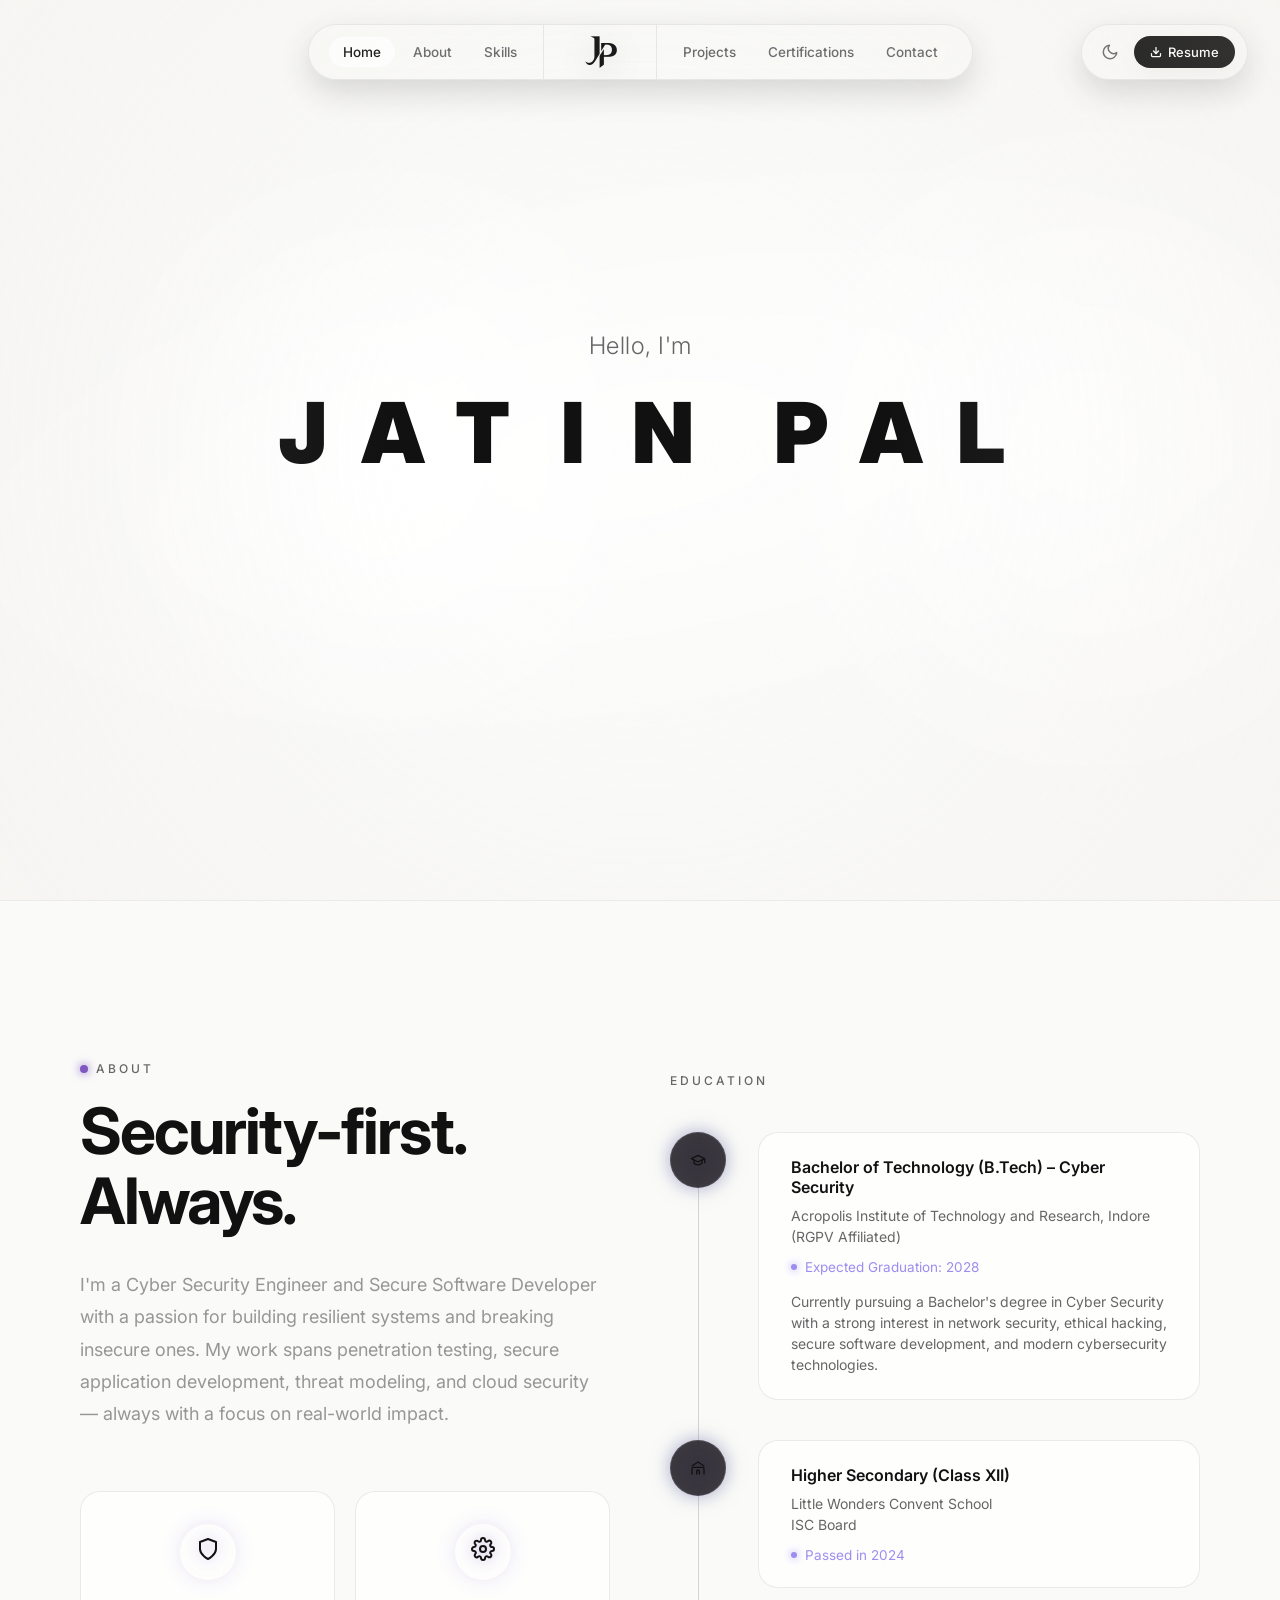
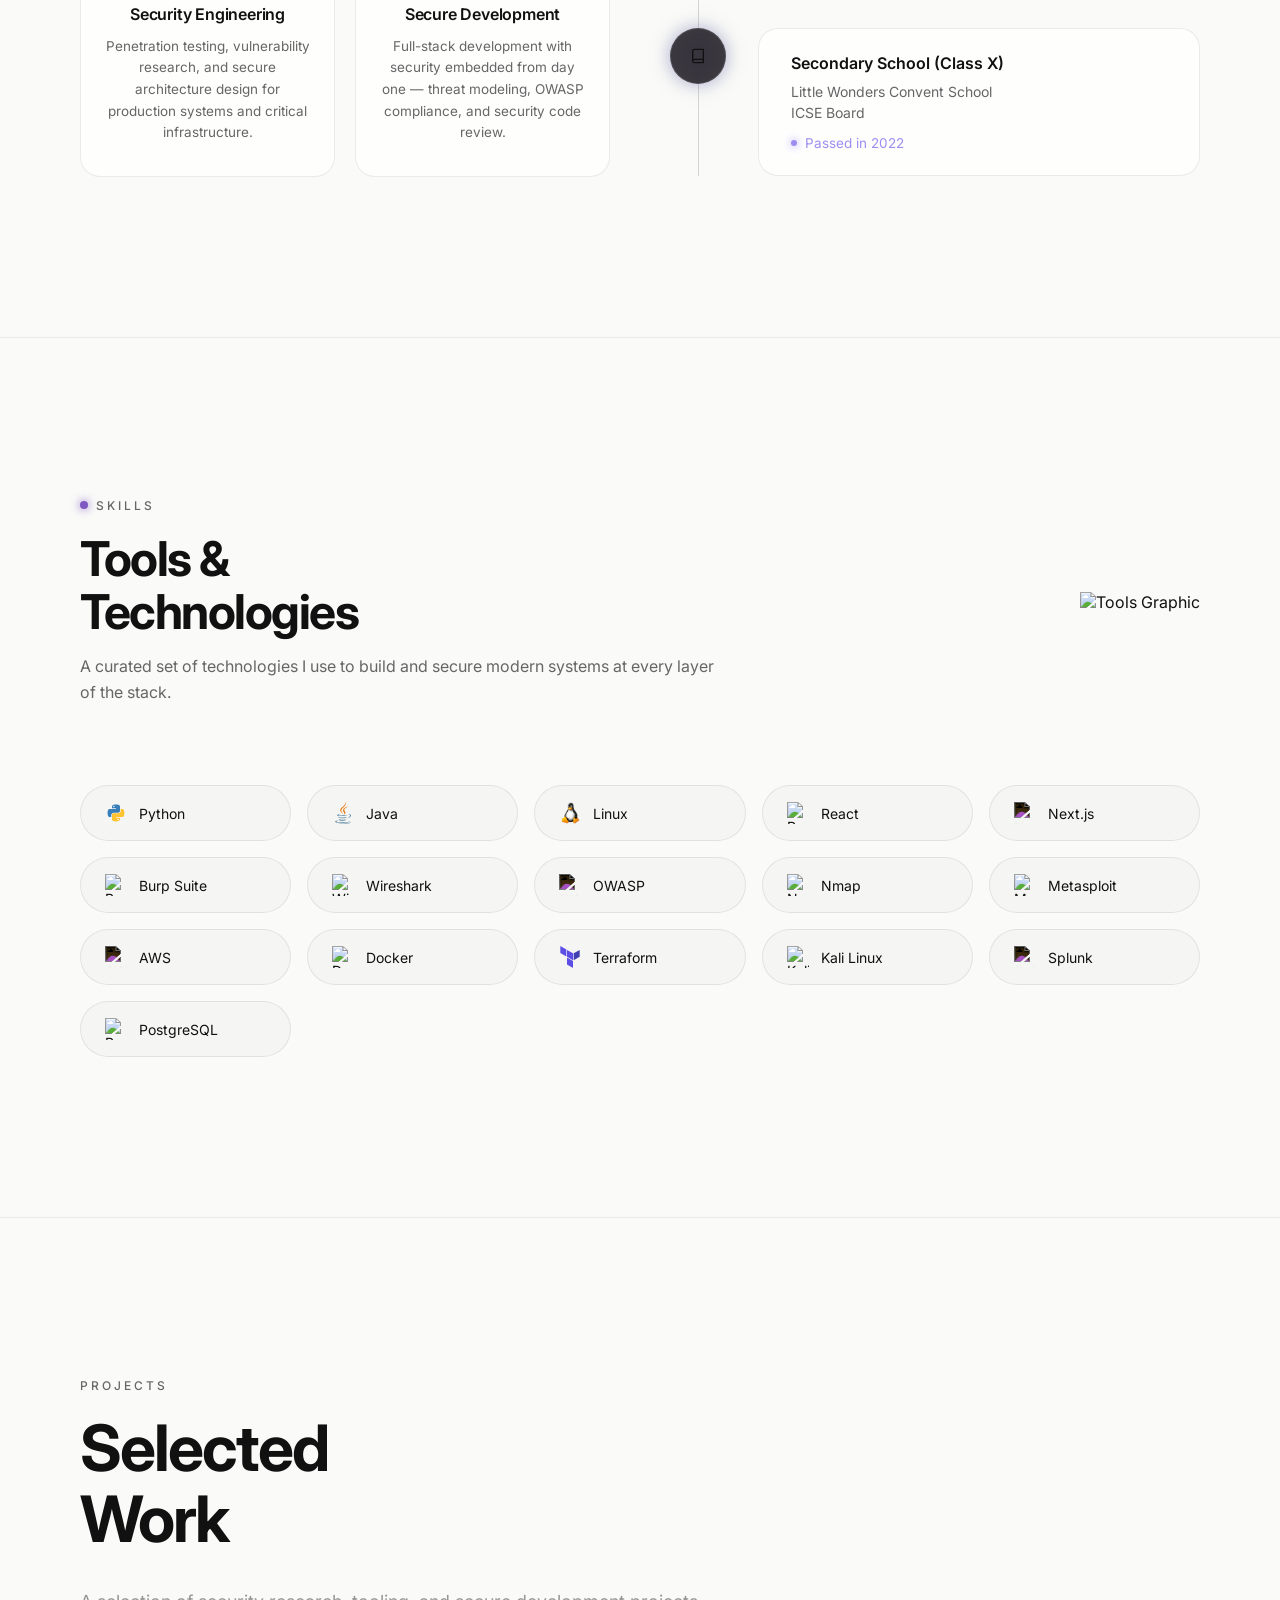
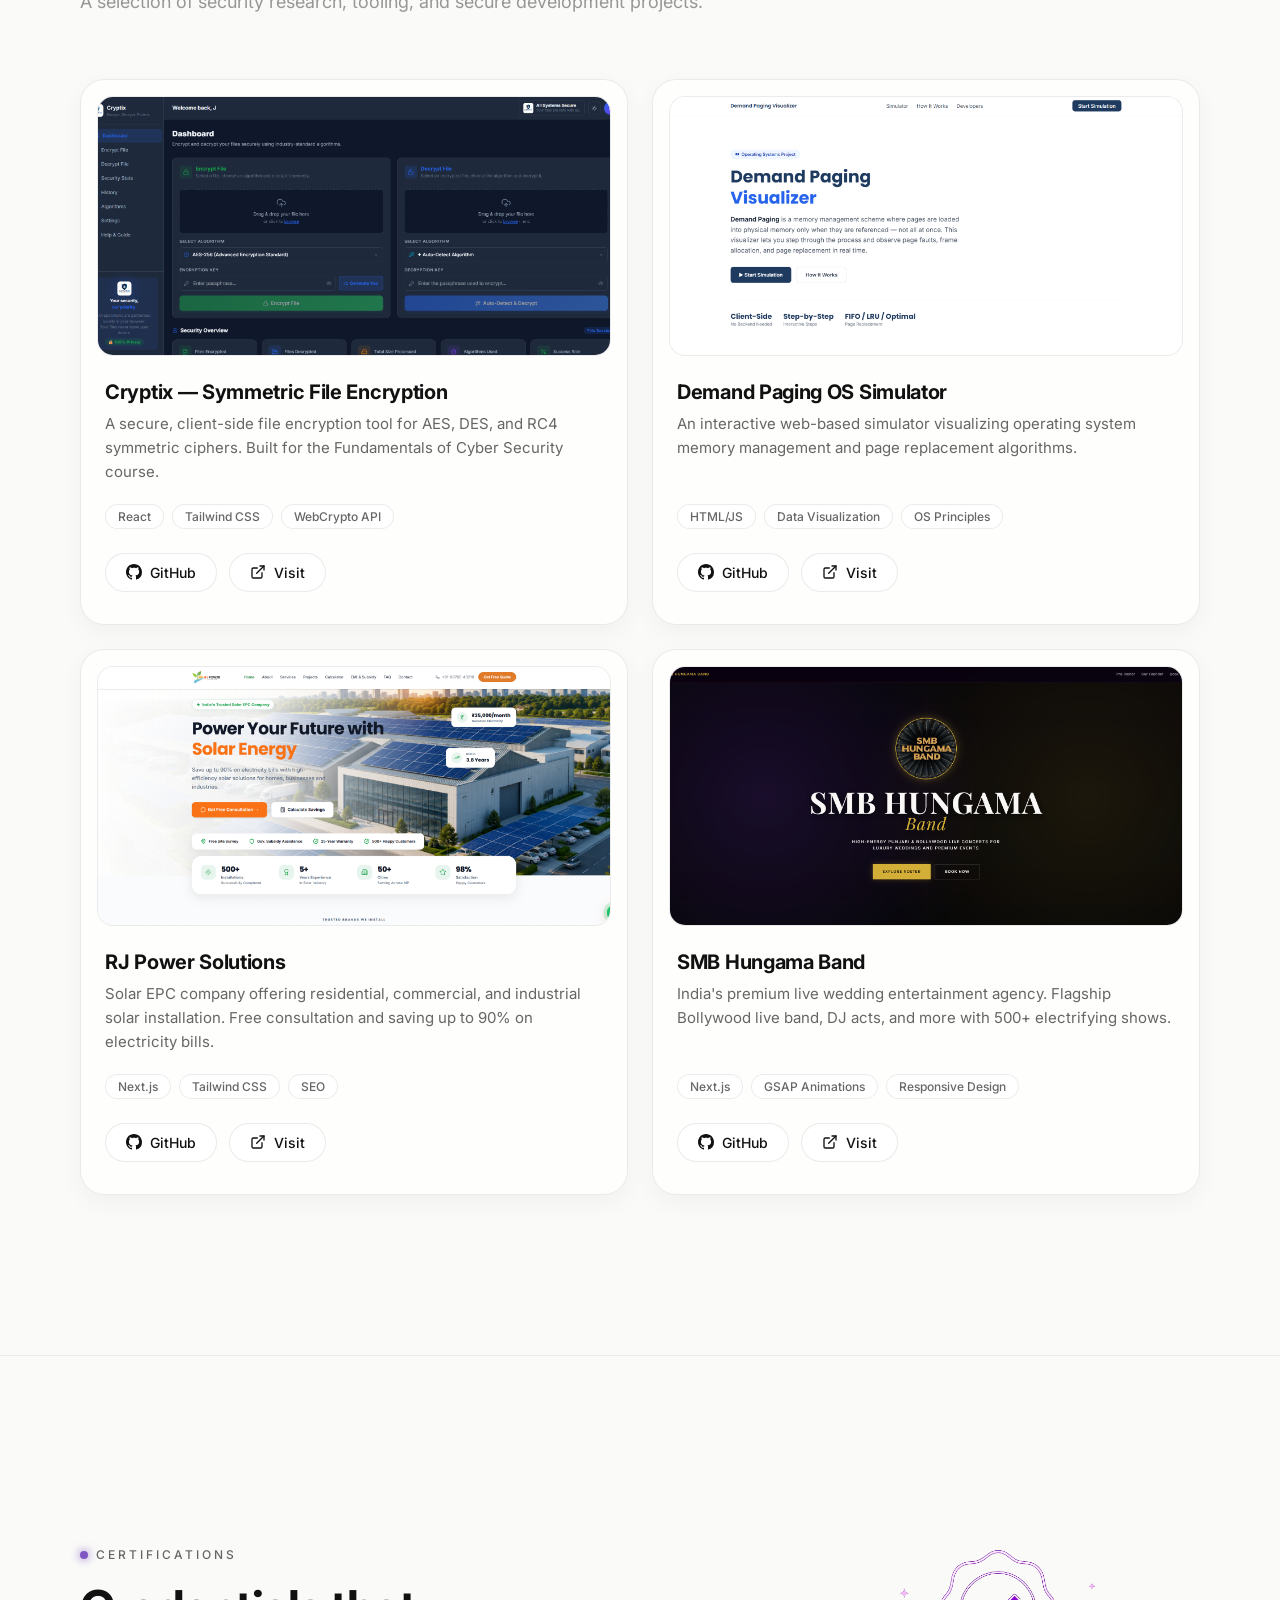
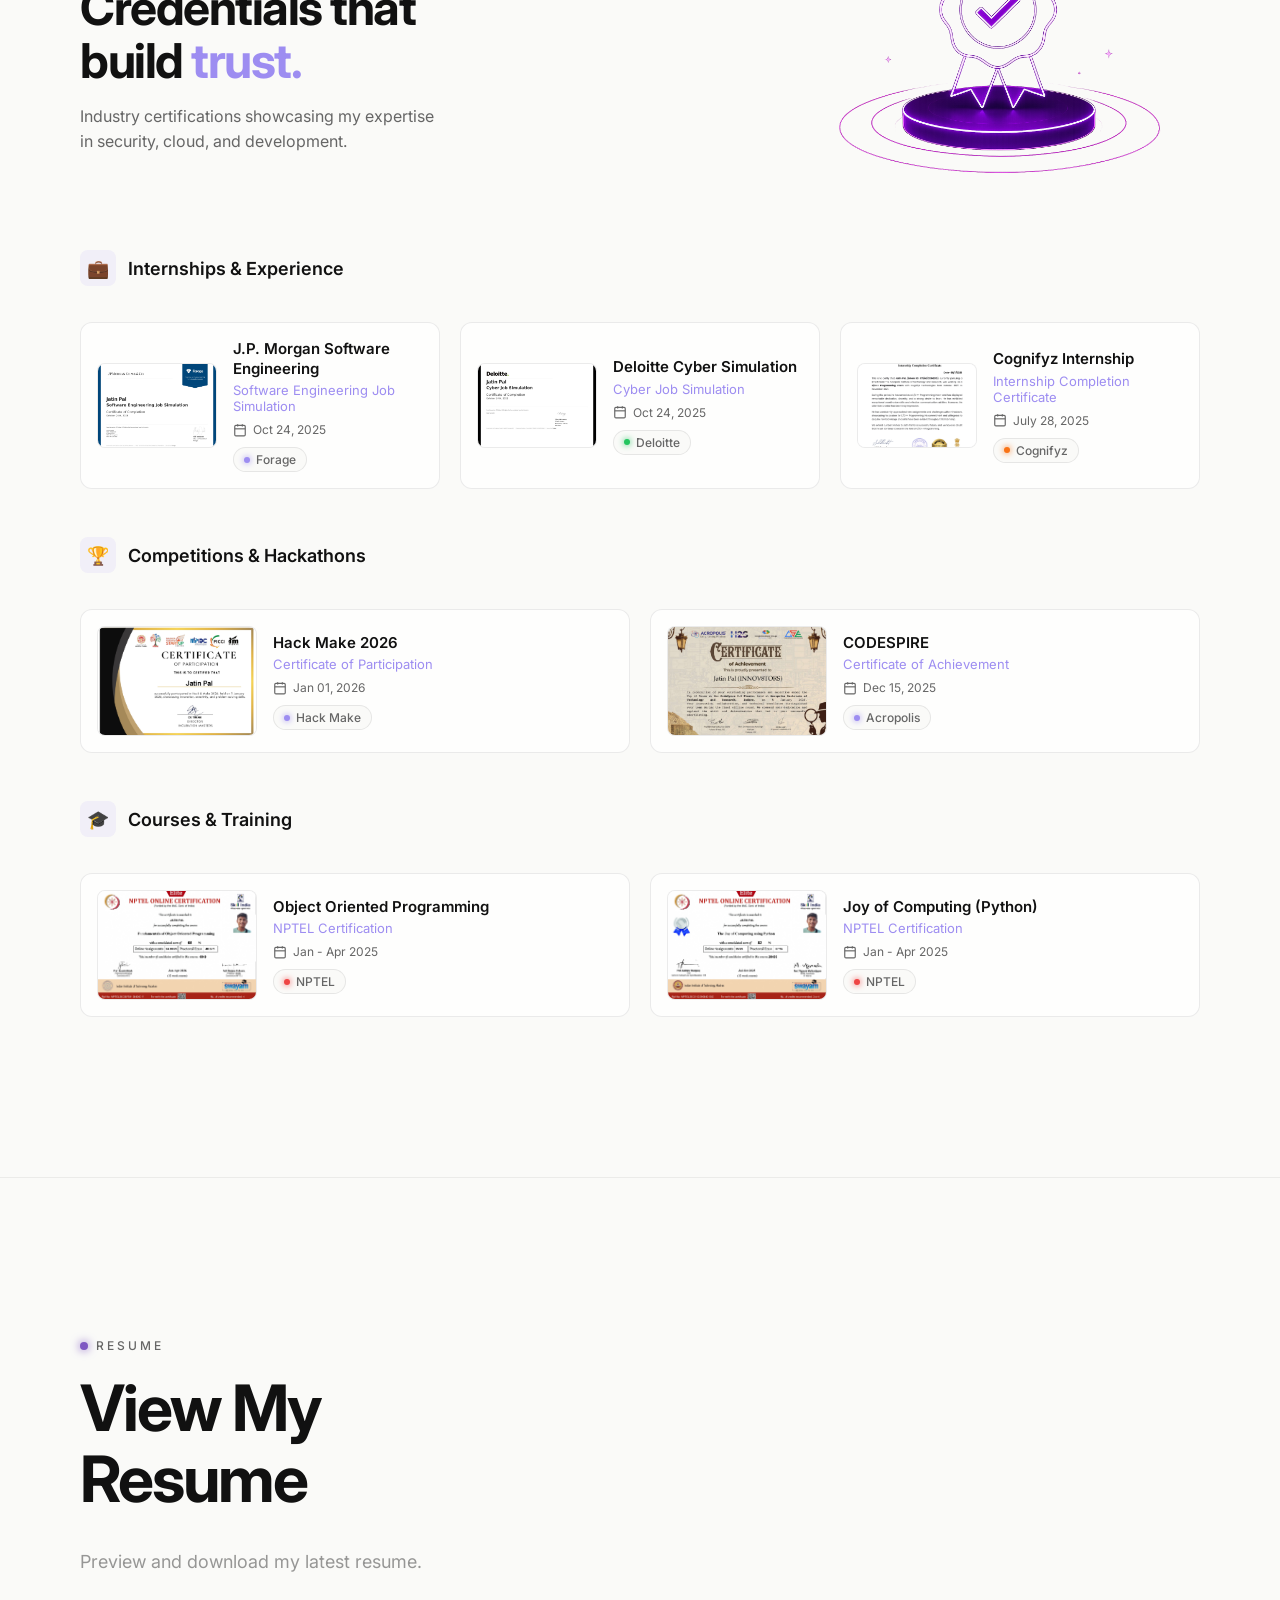
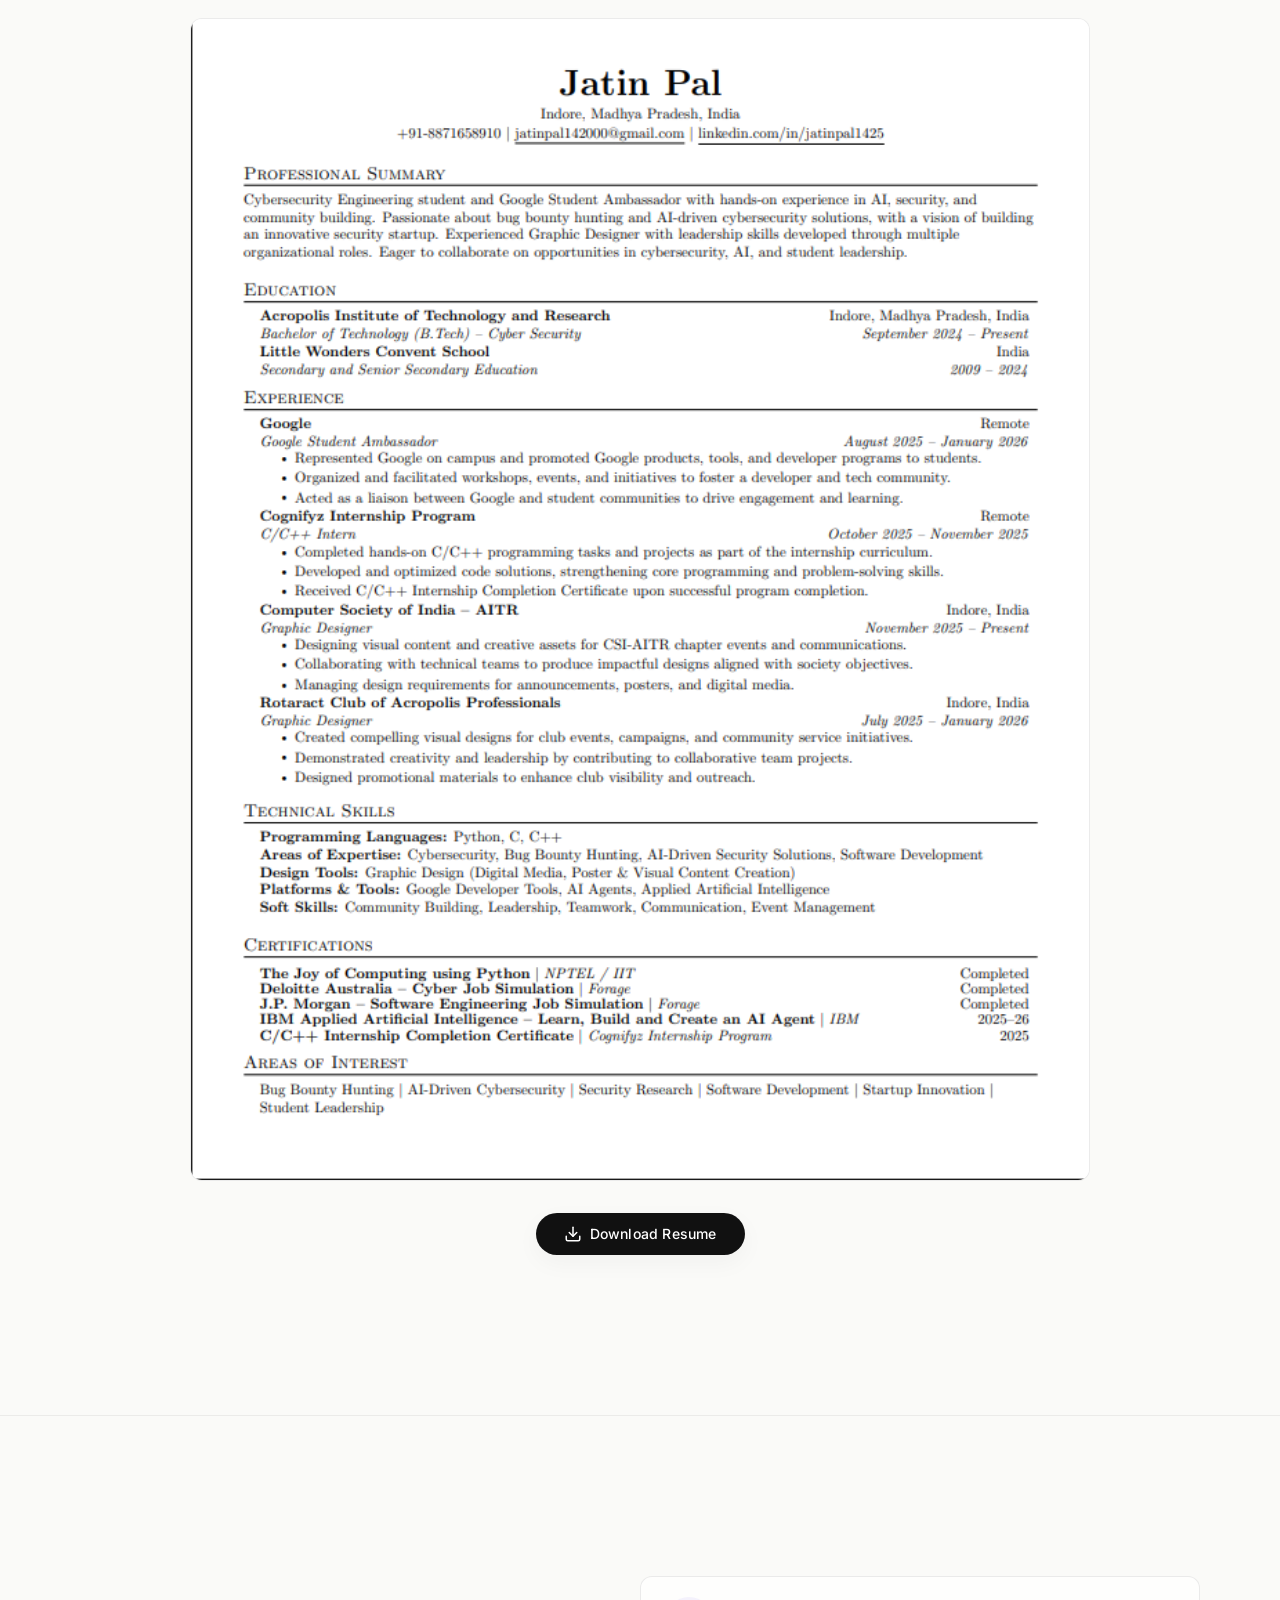
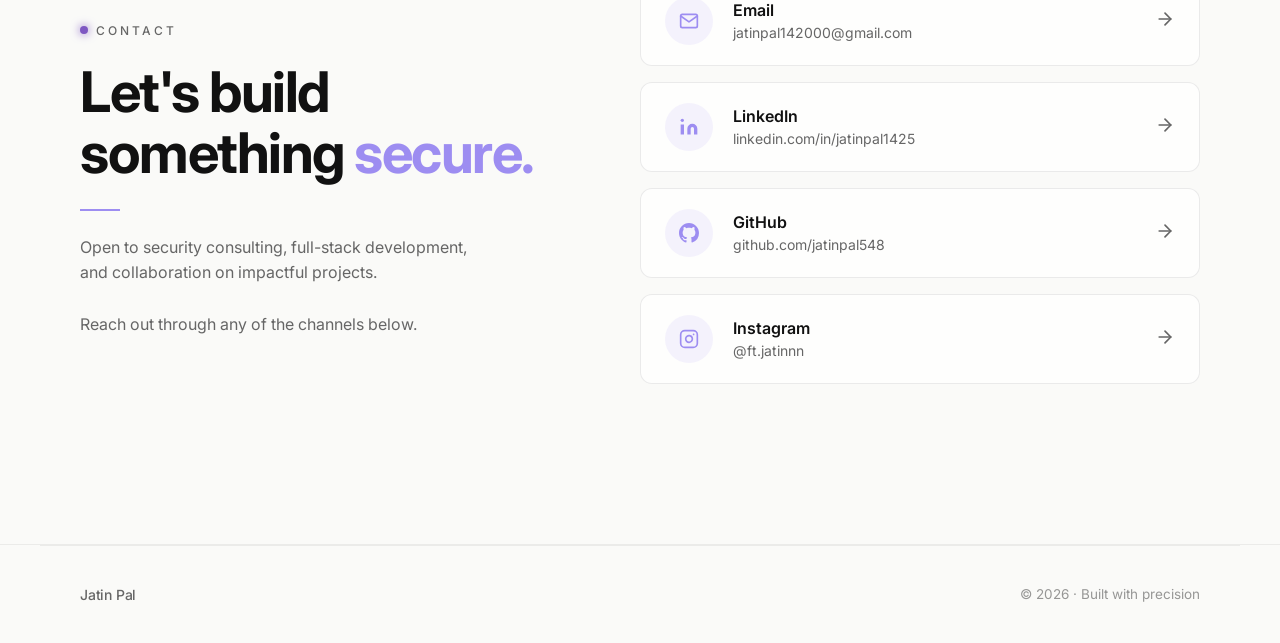
==== commit 86a38d77: "Install Vercel Web Analytics ## Vercel Web Analytics Installation Report  ### Summary Successfully i" ====
--- a/index.html
+++ b/index.html
@@ -1985,6 +1985,12 @@
       }
     }
   </style>
+  
+  <!-- Vercel Web Analytics -->
+  <script>
+    window.va = window.va || function () { (window.vaq = window.vaq || []).push(arguments); };
+  </script>
+  <script defer src="/_vercel/insights/script.js"></script>
 </head>
 
 <body>
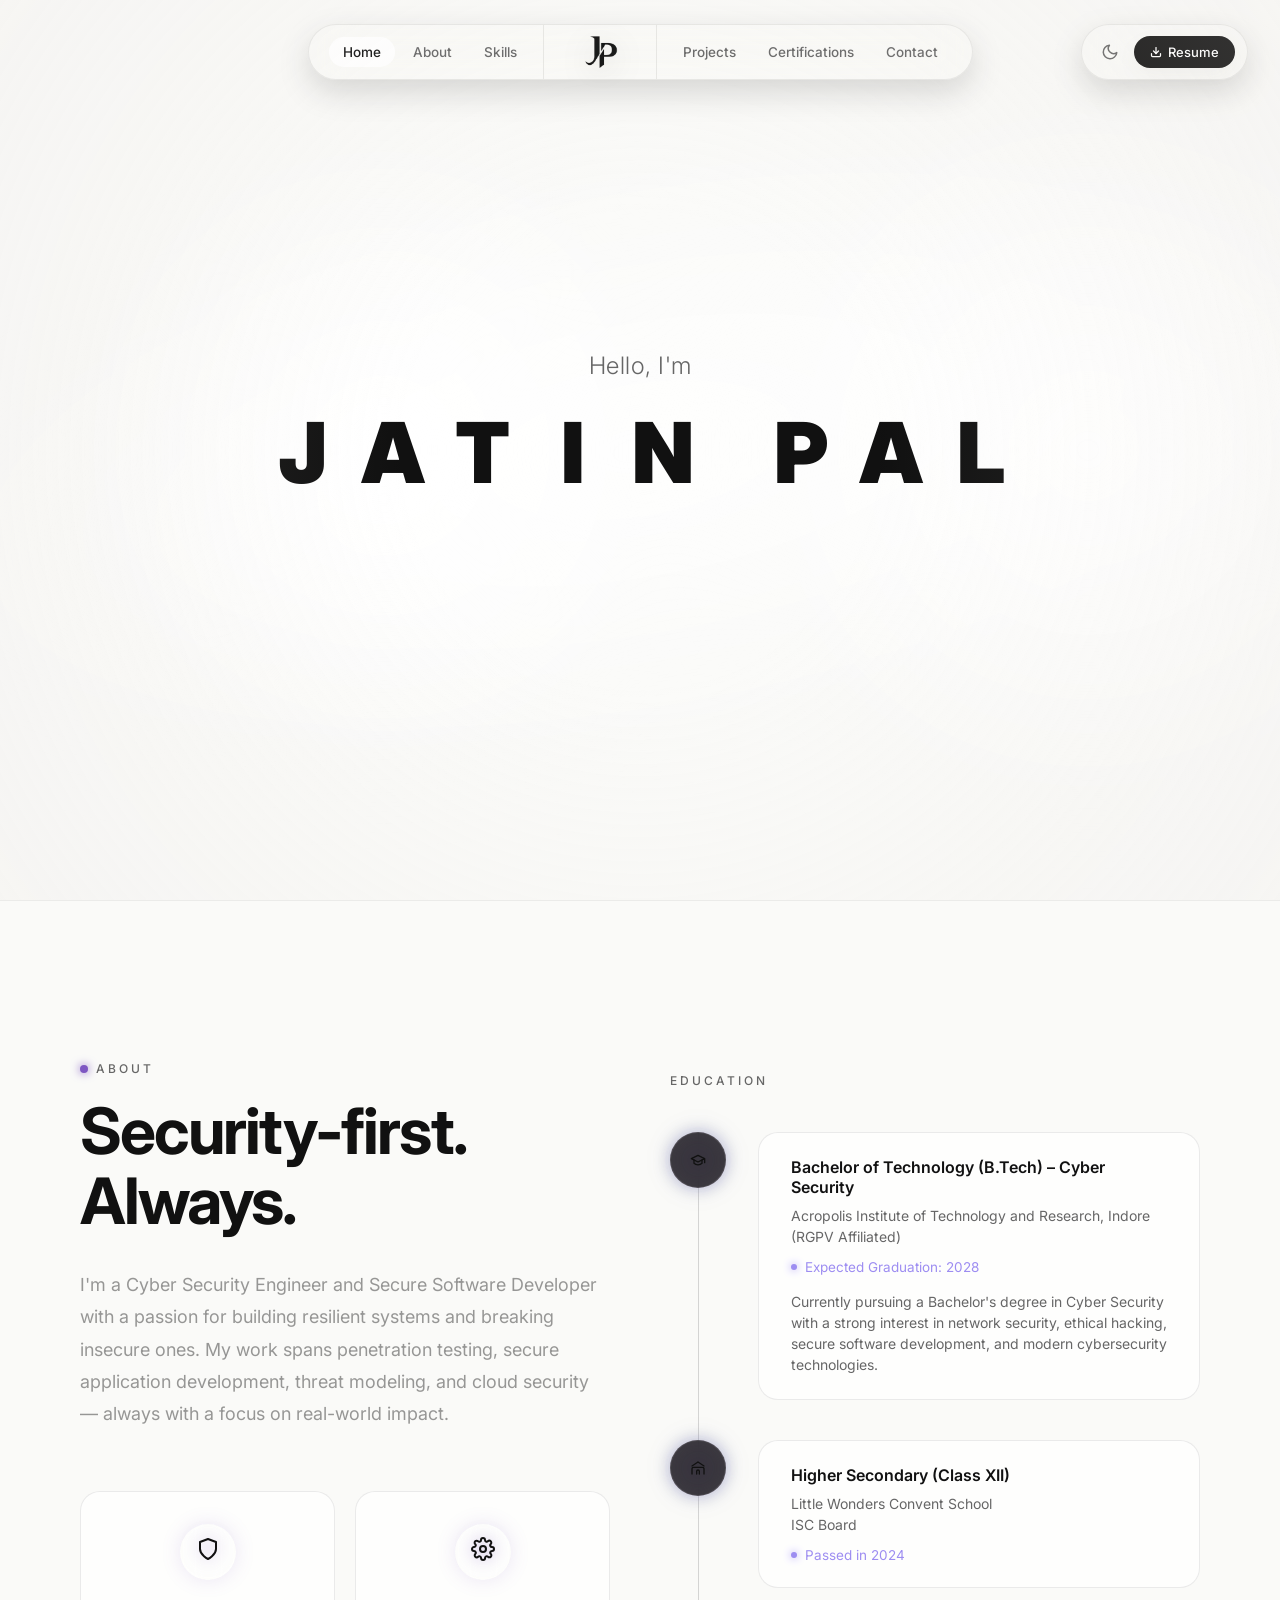
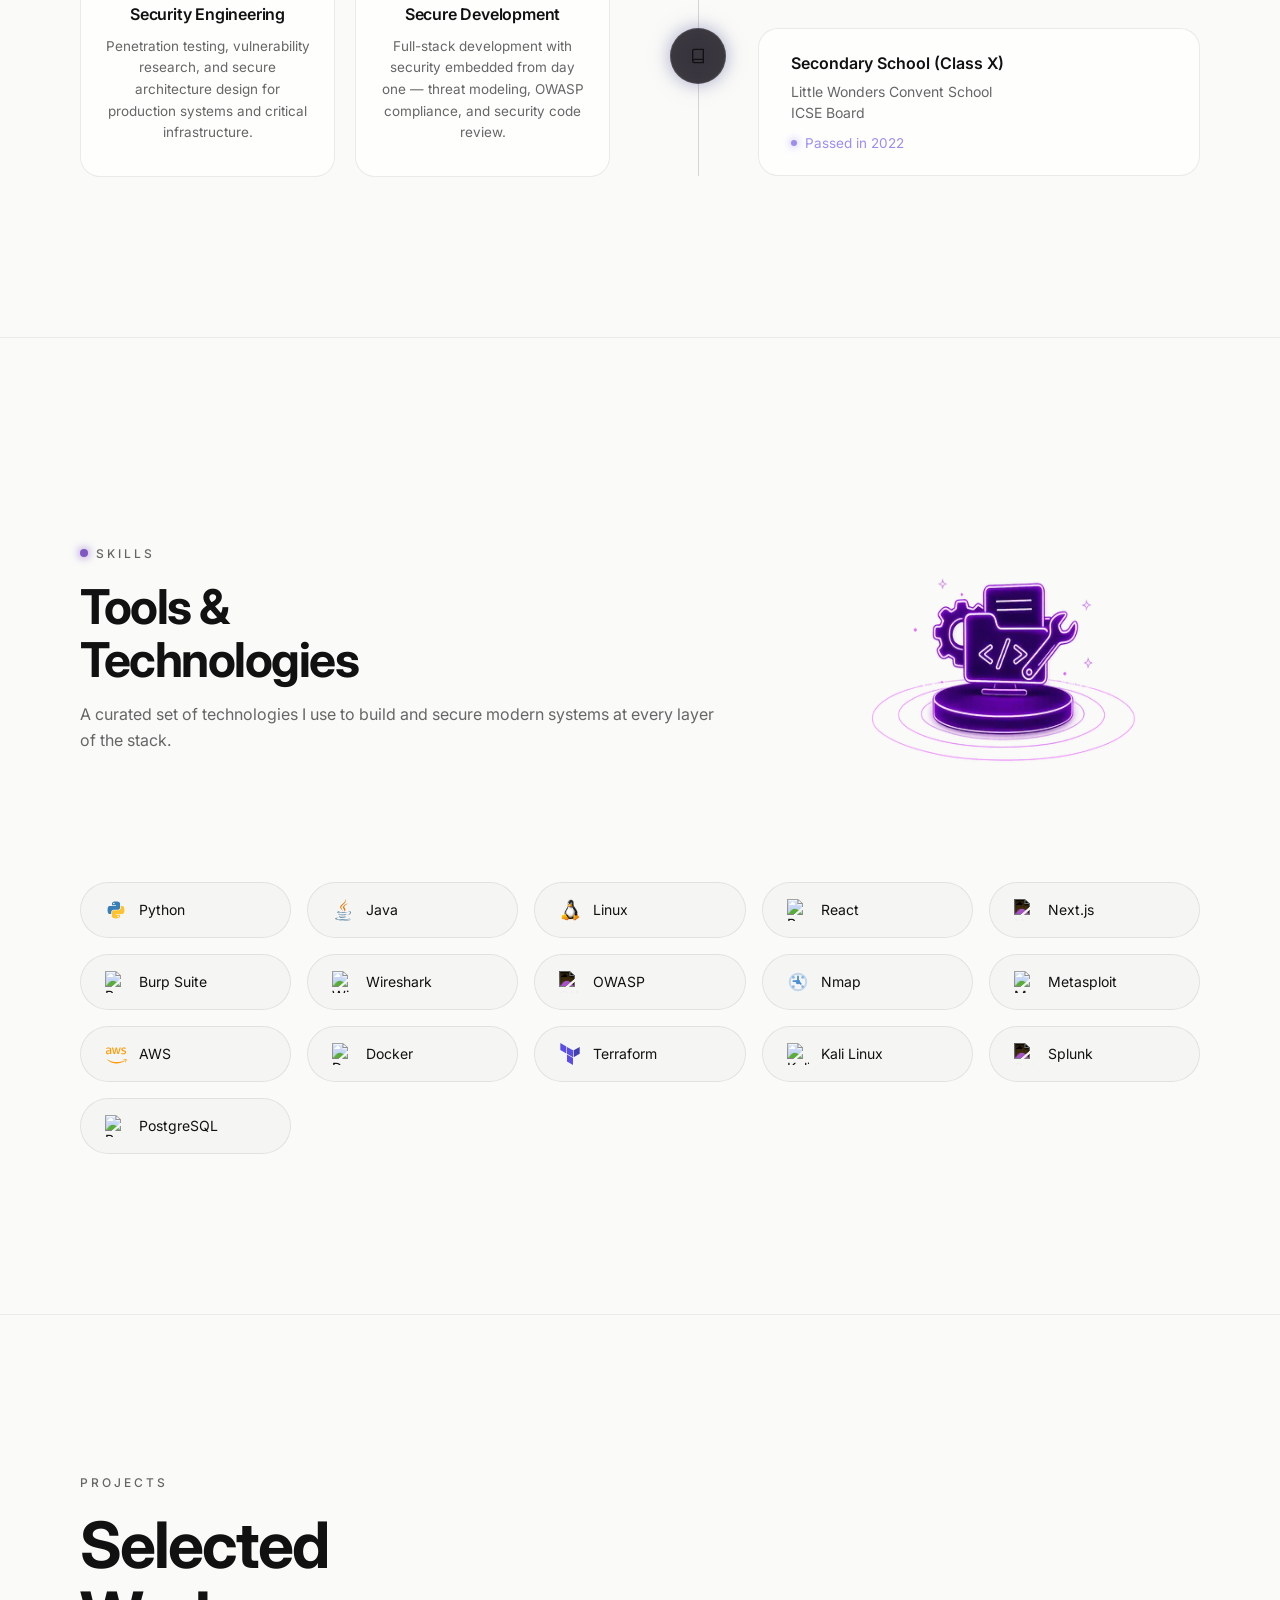
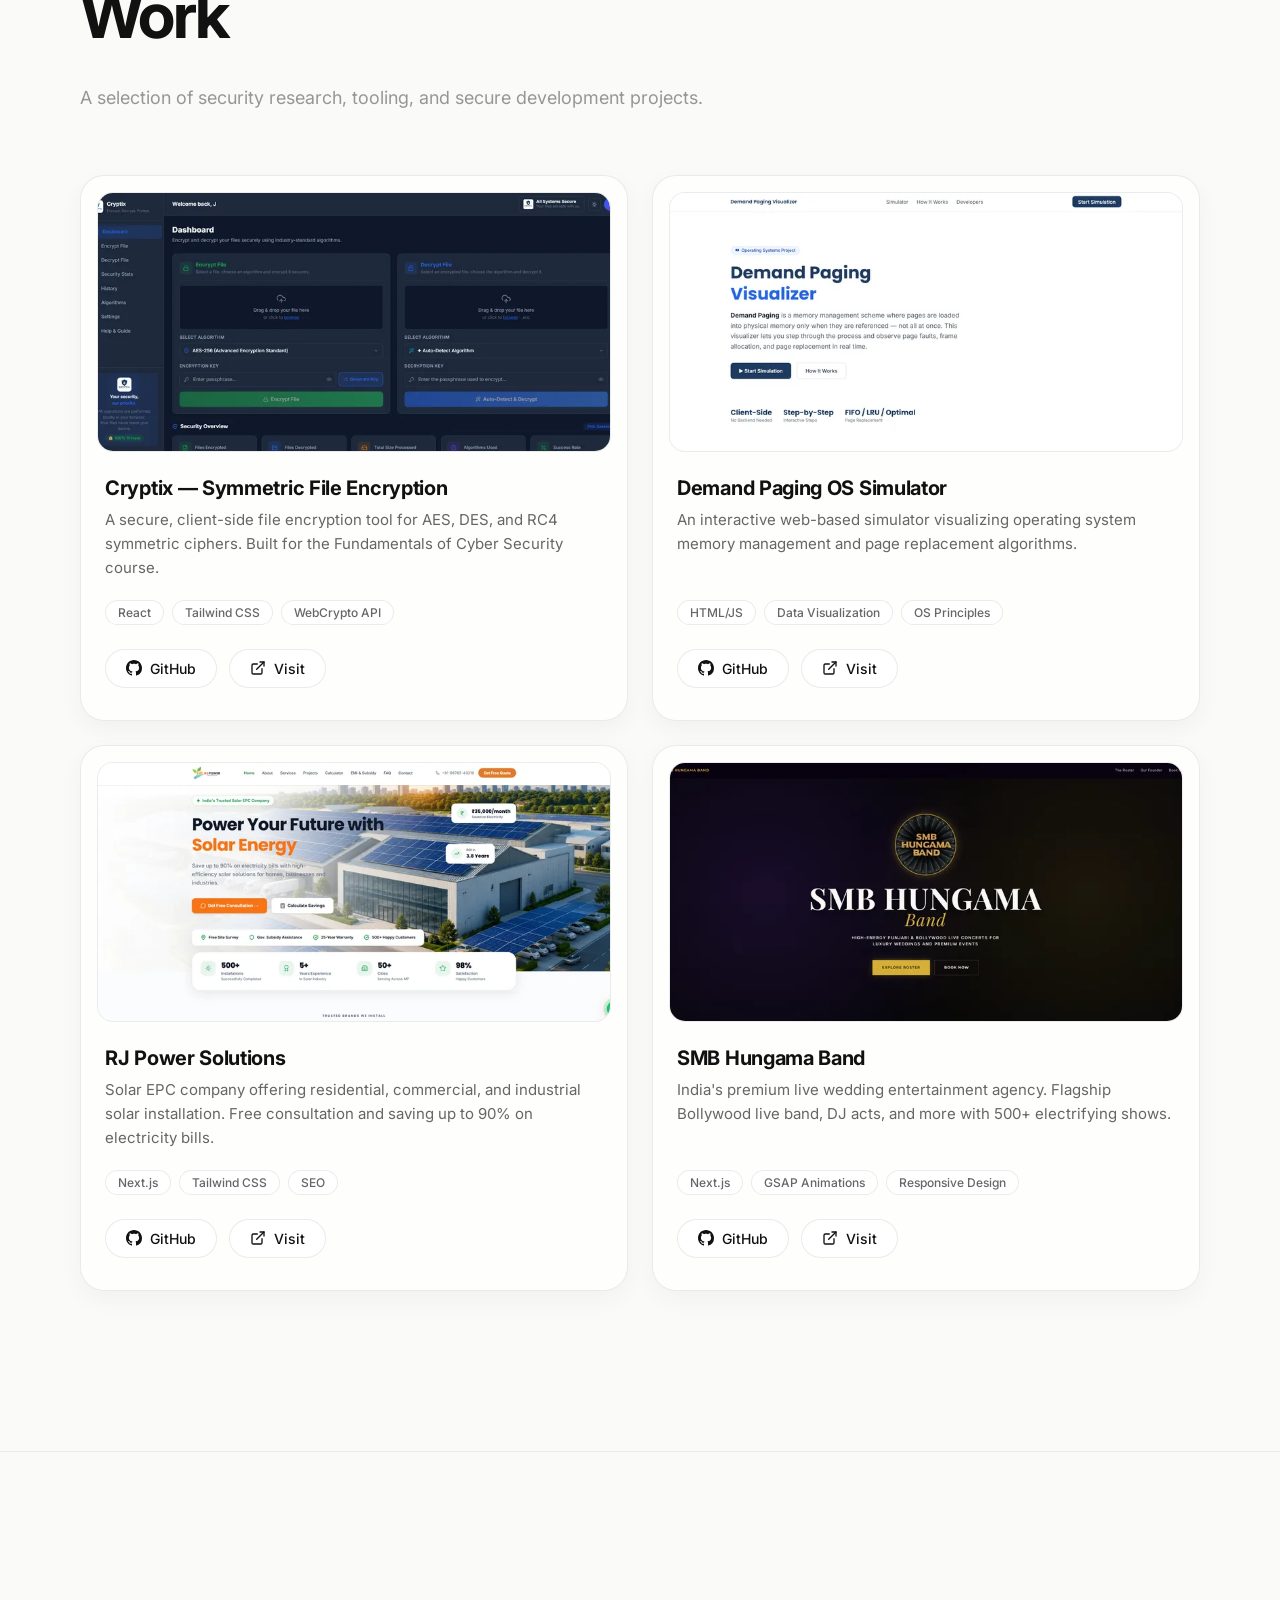
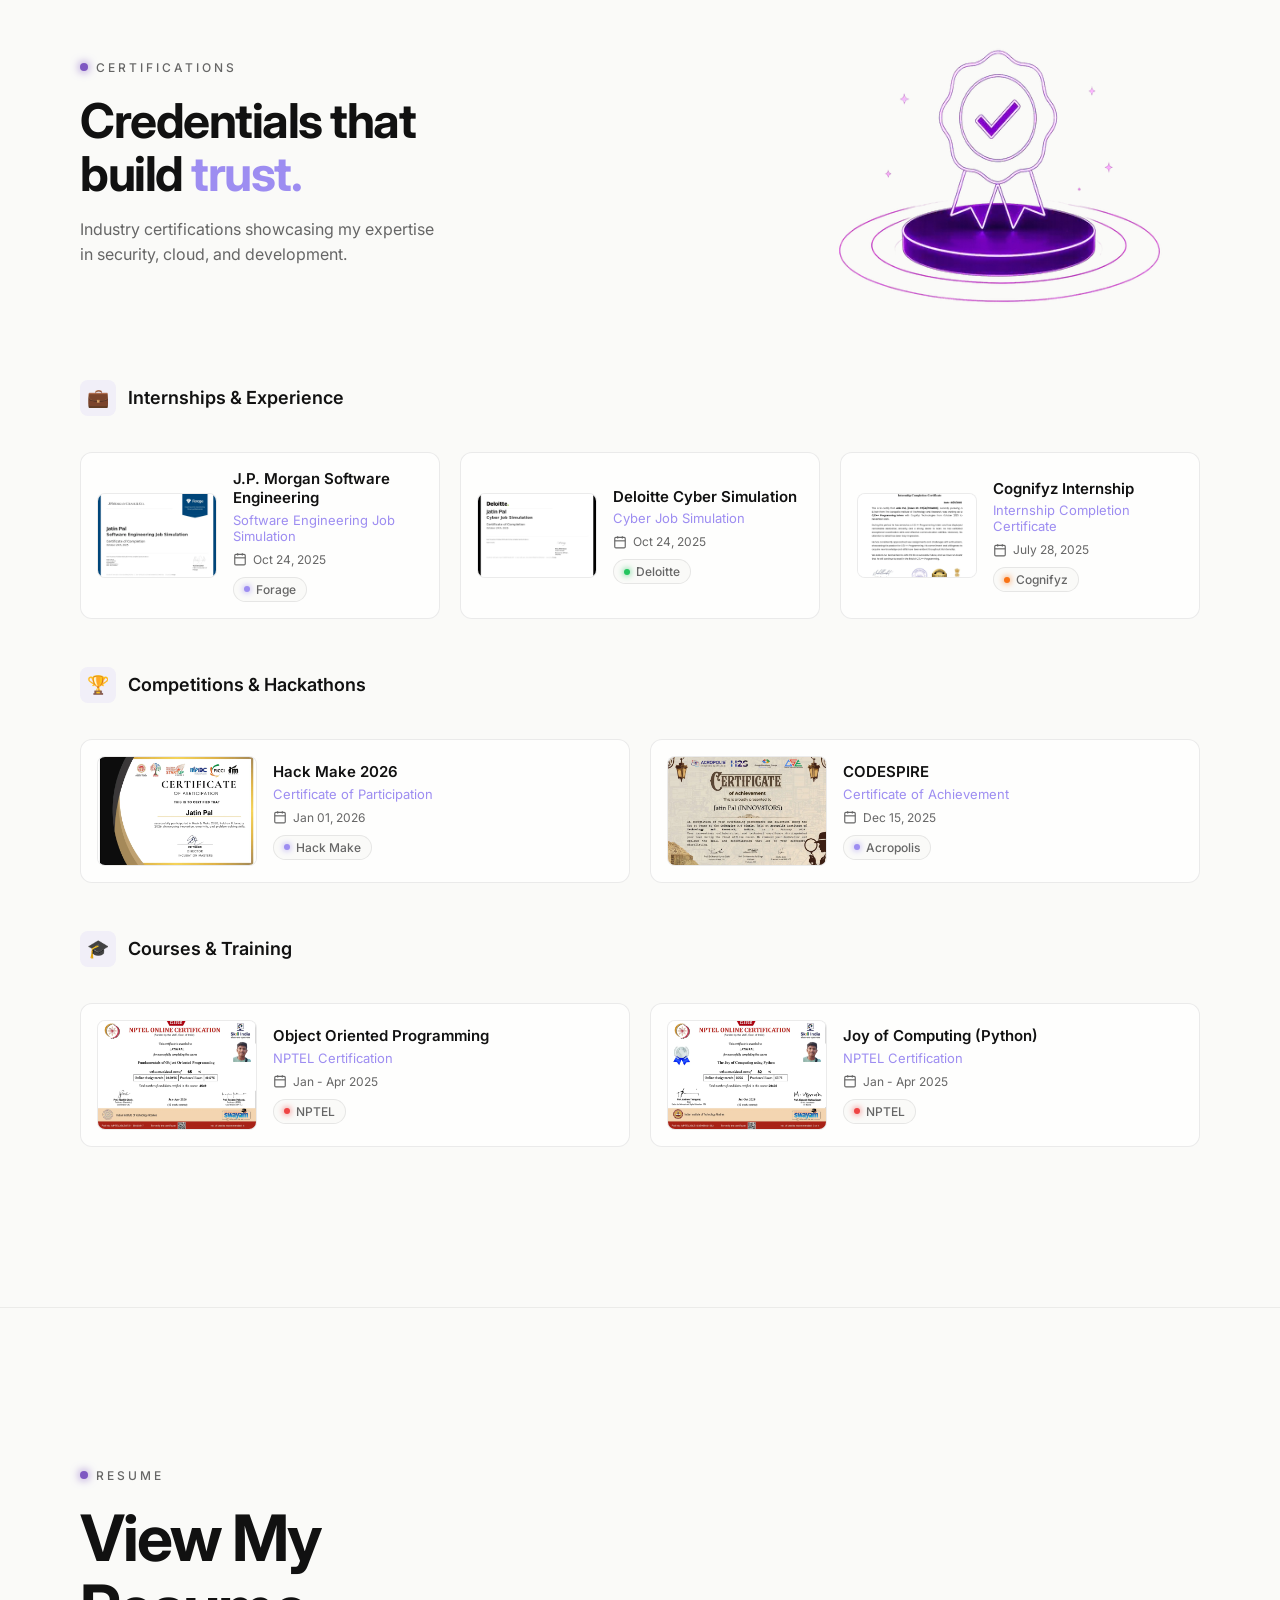
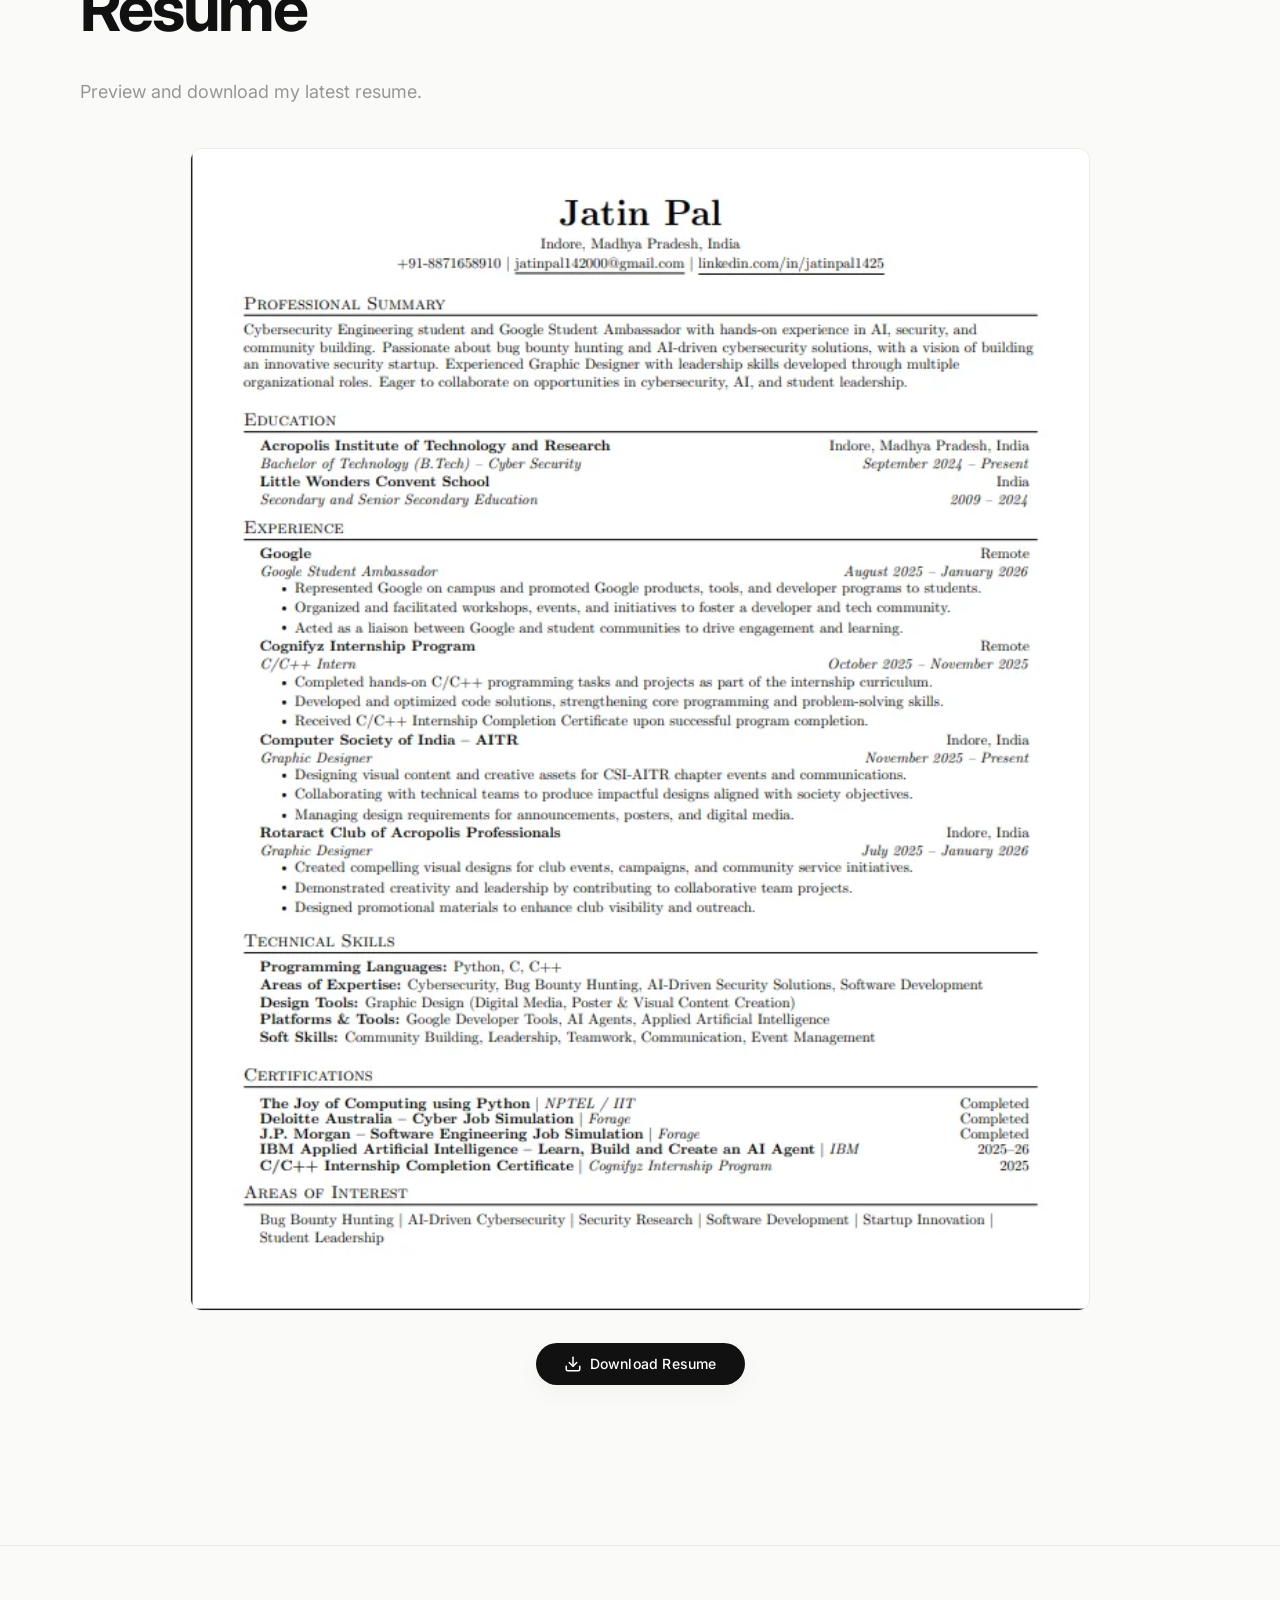
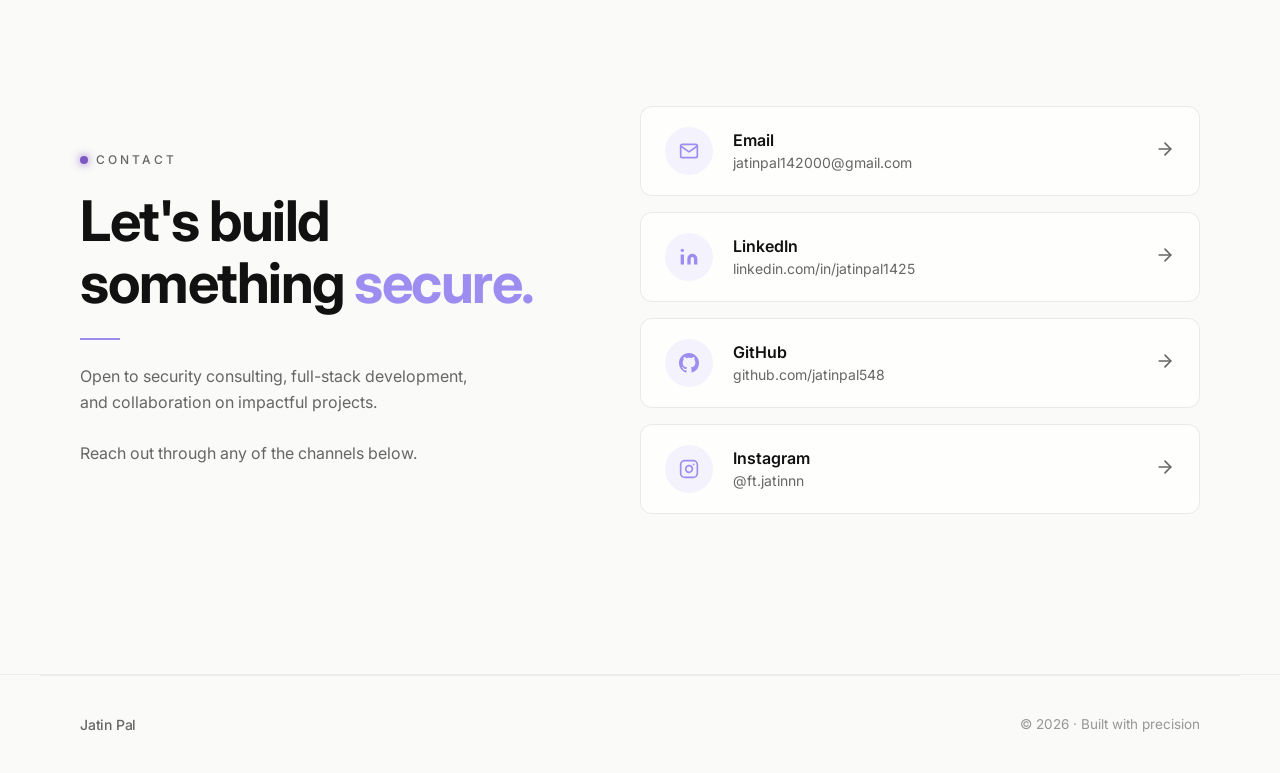
==== commit 819e4549: "feat: performance optimizations, image compression, and mobile UI fixes" ====
--- a/index.html
+++ b/index.html
@@ -5,13 +5,25 @@
   <meta charset="UTF-8" />
   <meta name="viewport" content="width=device-width, initial-scale=1.0" />
   <title>Jatin Pal — Cyber Security Engineer</title>
-  <link rel="icon" type="image/png" href="Public/Logo/JP_W.png" />
+  <link rel="icon" type="image/webp" href="Public/Logo/JP_W.webp" />
   <meta name="description"
     content="Jatin Pal — Cyber Security Engineer & Secure Software Developer. Penetration testing, secure development, cloud security." />
+  <!-- Non-render-blocking Google Fonts -->
   <link rel="preconnect" href="https://fonts.googleapis.com" />
   <link rel="preconnect" href="https://fonts.gstatic.com" crossorigin />
-  <link href="https://fonts.googleapis.com/css2?family=Inter:wght@300;400;500;600;700;800;900&display=swap"
-    rel="stylesheet" />
+  <link rel="preload" href="https://fonts.googleapis.com/css2?family=Inter:wght@300;400;500;600;700;800;900&display=swap" as="style" onload="this.onload=null;this.rel='stylesheet'" />
+  <noscript><link href="https://fonts.googleapis.com/css2?family=Inter:wght@300;400;500;600;700;800;900&display=swap" rel="stylesheet" /></noscript>
+  <!-- Preload critical above-the-fold images -->
+  <link rel="preload" as="image" href="Public/Logo/JP.webp" />
+  <link rel="preload" as="image" href="Public/Logo/Photo.webp" />
+  <link rel="preload" as="image" href="Public/Logo/java.svg" />
+  <link rel="preload" as="image" href="Public/Logo/Anthropic.webp" />
+  <link rel="preload" as="image" href="Public/Logo/terraformio-icon.svg" />
+  <link rel="preload" as="image" href="Public/Logo/I.webp" />
+  <link rel="preload" as="image" href="Public/Logo/nextjs-light.svg" />
+  <link rel="preload" as="image" href="Public/Logo/python.svg" />
+  <link rel="preload" as="image" href="Public/Logo/Antigravity.webp" />
+  <link rel="preload" as="image" href="Public/Logo/Linux.webp" />
 
   <style>
     /* ═══════════════════════════════════════════════════
@@ -458,7 +470,7 @@
       width: 100%;
       max-width: 1200px;
       padding: 0 40px;
-      margin-top: -60px;
+      margin-top: -20px;
     }
 
     /* ─── LEFT: greeting + name + bio ─── */
@@ -780,24 +792,22 @@
     }
 
     .photo-badge {
-      position: absolute;
-      bottom: 24px;
-      left: 50%;
-      transform: translateX(-50%);
+      display: inline-flex;
+      align-items: center;
+      gap: 8px;
+      margin-top: 10px;
       background: var(--badge-bg);
       backdrop-filter: blur(12px);
+      -webkit-backdrop-filter: blur(12px);
       border: 1px solid var(--border);
       border-radius: 100px;
-      padding: 8px 20px 8px 16px;
-      font-size: 13px;
+      padding: 6px 14px 6px 10px;
+      font-size: 12px;
       font-weight: 500;
       letter-spacing: 0.2px;
       color: var(--fg);
       white-space: nowrap;
       box-shadow: var(--badge-shadow);
-      display: flex;
-      align-items: center;
-      gap: 10px;
       transition: background 0.5s var(--ease), border-color 0.5s var(--ease), box-shadow 0.5s var(--ease);
     }
 
@@ -1772,7 +1782,7 @@
         flex-direction: column;
         align-items: center;
         padding-top: 40px;
-        margin-top: -40px;
+        margin-top: -10px;
         gap: 40px;
       }
 
@@ -1789,16 +1799,27 @@
         justify-content: center;
       }
 
+      #hero-right {
+        width: 100%;
+        max-height: 0;
+        margin-top: -40px; /* offsets the gap to keep hero-left centered */
+        transition:
+          max-height 1.2s var(--ease),
+          margin-top 1.2s var(--ease),
+          opacity 1s var(--ease) 0.1s,
+          transform 1.2s var(--ease) 0.1s;
+      }
       #hero-right.visible {
         width: 100%;
         max-width: 260px;
+        max-height: 1000px;
         margin-left: 0;
+        margin-top: 0;
       }
       #photo-card {
         width: 100%;
         max-width: 260px;
         height: auto;
-        padding-bottom: 60px;
       }
       #photo-avatar {
         padding: 16px;
@@ -1924,6 +1945,15 @@
       }
       .card-grid, .project-grid, .cert-grid {
         grid-template-columns: 1fr;
+      }
+      .skills-grid {
+        grid-template-columns: repeat(2, 1fr);
+        gap: 12px;
+      }
+      .skill-chip {
+        padding: 12px 14px;
+        font-size: 13px;
+        gap: 8px;
       }
       .timeline-item {
         margin-bottom: 24px;
@@ -2019,7 +2049,7 @@
         <a href="#skills" class="nav-link" data-section="skills">Skills</a>
       </div>
       <a href="#home" id="nav-jp" aria-label="Scroll to top">
-        <img src="Public/Logo/JP.png" id="nav-logo-img" alt="JP" />
+        <img src="Public/Logo/JP.webp" id="nav-logo-img" alt="JP" width="64" height="64" />
       </a>
       <div class="nav-group nav-right-group">
         <a href="#projects" class="nav-link" data-section="projects">Projects</a>
@@ -2065,6 +2095,7 @@
 
 
   <!-- ═══════════ HOME / HERO ═══════════ -->
+  <main id="main-content">
   <section id="home" aria-label="Hero">
     <div class="hero-light"></div>
     <div class="hero-text-glow"></div>
@@ -2076,14 +2107,14 @@
         <div id="greeting">Hello, I'm</div>
         <div id="logo-row" role="img" aria-label="Jatin Pal">
           <div class="cell" data-letter="J" data-logo="Public/Logo/java.svg" id="cell-0"></div>
-          <div class="cell" data-letter="A" data-logo="Public/Logo/Anthropic.png" id="cell-1"></div>
+          <div class="cell" data-letter="A" data-logo="Public/Logo/Anthropic.webp" id="cell-1"></div>
           <div class="cell" data-letter="T" data-logo="Public/Logo/terraformio-icon.svg" id="cell-2"></div>
-          <div class="cell" data-letter="I" data-logo="Public/Logo/I.png" id="cell-3"></div>
+          <div class="cell" data-letter="I" data-logo="Public/Logo/I.webp" id="cell-3"></div>
           <div class="cell" data-letter="N" data-logo="Public/Logo/nextjs-light.svg" id="cell-4"></div>
           <div class="cell space-cell"></div>
           <div class="cell" data-letter="P" data-logo="Public/Logo/python.svg" id="cell-5"></div>
-          <div class="cell" data-letter="A" data-logo="Public/Logo/Antigravity.svg" id="cell-6"></div>
-          <div class="cell" data-letter="L" data-logo="Public/Logo/Linux.png" id="cell-7"></div>
+          <div class="cell" data-letter="A" data-logo="Public/Logo/Antigravity.webp" id="cell-6"></div>
+          <div class="cell" data-letter="L" data-logo="Public/Logo/Linux.webp" id="cell-7"></div>
         </div>
         <div id="subtitle">Cyber Security Engineer &amp; Secure Software Developer</div>
         <div id="tags" aria-label="Skills">
@@ -2101,15 +2132,15 @@
       <div id="hero-right" aria-hidden="true">
         <div id="photo-card">
           <div id="photo-avatar">
-            <img src="Public/Logo/Photo.png" alt="Jatin Pal" class="avatar-img" />
-            <div>
+            <img src="Public/Logo/Photo.webp" alt="Jatin Pal" class="avatar-img" width="240" height="240" fetchpriority="high" />
+            <div style="display:flex; flex-direction:column; align-items:center;">
               <div class="avatar-name">Jatin Pal</div>
               <div class="avatar-role">Cyber Security Engineer</div>
+              <div class="photo-badge">
+                <div class="badge-dot"></div>
+                Available for work
+              </div>
             </div>
-          </div>
-          <div class="photo-badge">
-            <div class="badge-dot"></div>
-            Available for work
           </div>
         </div>
         <div id="cta-row">
@@ -2211,21 +2242,21 @@
           </p>
         </div>
         <div class="cert-header-right">
-          <img src="Public/Graphics/tools.png" alt="Tools Graphic" />
+          <img src="Public/Graphics/Tools.webp" alt="Tools Graphic" width="400" height="300" loading="lazy" />
         </div>
       </div>
       <div class="skills-grid">
-        <div class="skill-chip"><img src="Public/Logo/python.svg" alt="Python" class="skill-logo" /> Python</div>
-        <div class="skill-chip"><img src="Public/Logo/java.svg" alt="Java" class="skill-logo" /> Java</div>
-        <div class="skill-chip"><img src="Public/Logo/Linux.png" alt="Linux" class="skill-logo" /> Linux</div>
+        <div class="skill-chip"><img src="Public/Logo/python.svg" alt="Python" class="skill-logo" width="22" height="22" /> Python</div>
+        <div class="skill-chip"><img src="Public/Logo/java.svg" alt="Java" class="skill-logo" width="22" height="22" /> Java</div>
+        <div class="skill-chip"><img src="Public/Logo/Linux.webp" alt="Linux" class="skill-logo" width="22" height="22" /> Linux</div>
         <div class="skill-chip"><img src="https://cdn.simpleicons.org/react/61DAFB" alt="React" class="skill-logo" /> React</div>
         <div class="skill-chip"><img src="https://cdn.simpleicons.org/nextdotjs/ffffff" alt="Next.js" class="skill-logo" /> Next.js</div>
         <div class="skill-chip"><img src="https://cdn.simpleicons.org/burpsuite/FF6633" alt="Burp Suite" class="skill-logo" /> Burp Suite</div>
         <div class="skill-chip"><img src="https://cdn.simpleicons.org/wireshark/1679A7" alt="Wireshark" class="skill-logo" /> Wireshark</div>
         <div class="skill-chip"><img src="https://cdn.simpleicons.org/owasp/ffffff" alt="OWASP" class="skill-logo" /> OWASP</div>
-        <div class="skill-chip"><img src="https://raw.githubusercontent.com/nmap/nmap/master/docs/nmap-logo-64.png" alt="Nmap" class="skill-logo" /> Nmap</div>
+        <div class="skill-chip"><img src="Public/Logo/nmap.svg" alt="Nmap" class="skill-logo" width="22" height="22" /> Nmap</div>
         <div class="skill-chip"><img src="https://cdn.simpleicons.org/metasploit/005596" alt="Metasploit" class="skill-logo" /> Metasploit</div>
-        <div class="skill-chip"><img src="https://cdn.simpleicons.org/amazonwebservices/ffffff" alt="AWS" class="skill-logo" /> AWS</div>
+        <div class="skill-chip"><img src="Public/Logo/aws.svg" alt="AWS" class="skill-logo" width="22" height="22" /> AWS</div>
         <div class="skill-chip"><img src="https://cdn.simpleicons.org/docker/2496ED" alt="Docker" class="skill-logo" /> Docker</div>
         <div class="skill-chip"><img src="Public/Logo/terraformio-icon.svg" alt="Terraform" class="skill-logo" /> Terraform</div>
         <div class="skill-chip"><img src="https://cdn.simpleicons.org/kalilinux/557C94" alt="Kali Linux" class="skill-logo" /> Kali Linux</div>
@@ -2246,7 +2277,7 @@
       <div class="project-grid">
         <div class="project-card">
           <div class="project-image">
-            <img src="Public/Projects/Cryptix.png" alt="Cryptix" loading="lazy" />
+            <img src="Public/Projects/Cryptix.webp" alt="Cryptix" loading="lazy" width="800" height="520" />
           </div>
           <div class="project-content">
             <div class="project-title">Cryptix — Symmetric File Encryption</div>
@@ -2277,7 +2308,7 @@
 
         <div class="project-card">
           <div class="project-image">
-            <img src="Public/Projects/Demand Paging.png" alt="Demand Paging Simulator" loading="lazy" />
+            <img src="Public/Projects/Demand Paging.webp" alt="Demand Paging Simulator" loading="lazy" width="800" height="520" />
           </div>
           <div class="project-content">
             <div class="project-title">Demand Paging OS Simulator</div>
@@ -2308,7 +2339,7 @@
 
         <div class="project-card">
           <div class="project-image">
-            <img src="Public/Projects/RJ Power Solutions.png" alt="RJ Power Solutions" loading="lazy" />
+            <img src="Public/Projects/RJ Power Solutions.webp" alt="RJ Power Solutions" loading="lazy" width="800" height="520" />
           </div>
           <div class="project-content">
             <div class="project-title">RJ Power Solutions</div>
@@ -2339,7 +2370,7 @@
 
         <div class="project-card">
           <div class="project-image">
-            <img src="Public/Projects/SMB.png" alt="SMB Hungama Band" loading="lazy" />
+            <img src="Public/Projects/SMB.webp" alt="SMB Hungama Band" loading="lazy" width="800" height="520" />
           </div>
           <div class="project-content">
             <div class="project-title">SMB Hungama Band</div>
@@ -2387,7 +2418,7 @@
           </p>
         </div>
         <div class="cert-header-right">
-          <img src="Public/Graphics/Credentials.png" alt="Credentials Graphic" />
+          <img src="Public/Graphics/Credentials.webp" alt="Credentials Graphic" width="400" height="300" loading="lazy" />
         </div>
       </div>
 
@@ -2399,9 +2430,9 @@
       </div>
       <div class="cert-grid-new">
         <!-- Card 1 -->
-        <div class="cert-card-new" onclick="openCertModal('Public/Certificates/J.P. Morgan Software Engineering Completion Certificate_page-0001.jpg')">
+        <div class="cert-card-new" onclick="openCertModal('Public/Certificates/J.P. Morgan Software Engineering Completion Certificate_page-0001.webp')">
           <div class="cert-preview-new">
-            <img src="Public/Certificates/J.P. Morgan Software Engineering Completion Certificate_page-0001.jpg" class="cert-embed-new" alt="Certificate Preview">
+            <img src="Public/Certificates/J.P. Morgan Software Engineering Completion Certificate_page-0001.webp" class="cert-embed-new" alt="Certificate Preview" loading="lazy" width="120" height="85">
             <div class="cert-overlay"></div>
           </div>
           <div class="cert-details-new">
@@ -2415,9 +2446,9 @@
         </div>
         
         <!-- Card 2 -->
-        <div class="cert-card-new" onclick="openCertModal('Public/Certificates/Deloite Cyber Simulation_page-0001.jpg')">
+        <div class="cert-card-new" onclick="openCertModal('Public/Certificates/Deloite Cyber Simulation_page-0001.webp')">
           <div class="cert-preview-new">
-            <img src="Public/Certificates/Deloite Cyber Simulation_page-0001.jpg" class="cert-embed-new" alt="Certificate Preview">
+            <img src="Public/Certificates/Deloite Cyber Simulation_page-0001.webp" class="cert-embed-new" alt="Certificate Preview" loading="lazy" width="120" height="85">
             <div class="cert-overlay"></div>
           </div>
           <div class="cert-details-new">
@@ -2431,9 +2462,9 @@
         </div>
 
         <!-- Card 3 -->
-        <div class="cert-card-new" onclick="openCertModal('Public/Certificates/Jatin Pal Cognifyz Internship Certificate_page-0001.jpg')">
+        <div class="cert-card-new" onclick="openCertModal('Public/Certificates/Jatin Pal Cognifyz Internship Certificate_page-0001.webp')">
           <div class="cert-preview-new">
-            <img src="Public/Certificates/Jatin Pal Cognifyz Internship Certificate_page-0001.jpg" class="cert-embed-new" alt="Certificate Preview">
+            <img src="Public/Certificates/Jatin Pal Cognifyz Internship Certificate_page-0001.webp" class="cert-embed-new" alt="Certificate Preview" loading="lazy" width="120" height="85">
             <div class="cert-overlay"></div>
           </div>
           <div class="cert-details-new">
@@ -2455,9 +2486,9 @@
       </div>
       <div class="cert-grid-new two-cols">
         <!-- Card 4 -->
-        <div class="cert-card-new" onclick="openCertModal('Public/Certificates/Hack_Make_2026_Certificate_page-0001.jpg')">
+        <div class="cert-card-new" onclick="openCertModal('Public/Certificates/Hack_Make_2026_Certificate_page-0001.webp')">
           <div class="cert-preview-new large">
-            <img src="Public/Certificates/Hack_Make_2026_Certificate_page-0001.jpg" class="cert-embed-new" alt="Certificate Preview">
+            <img src="Public/Certificates/Hack_Make_2026_Certificate_page-0001.webp" class="cert-embed-new" alt="Certificate Preview" loading="lazy" width="160" height="110">
             <div class="cert-overlay"></div>
           </div>
           <div class="cert-details-new">
@@ -2470,9 +2501,9 @@
           </div>
         </div>
         <!-- Card 5 -->
-        <div class="cert-card-new" onclick="openCertModal('Public/Certificates/CODESPIRE_page-0001.jpg')">
+        <div class="cert-card-new" onclick="openCertModal('Public/Certificates/CODESPIRE_page-0001.webp')">
           <div class="cert-preview-new large">
-            <img src="Public/Certificates/CODESPIRE_page-0001.jpg" class="cert-embed-new" alt="Certificate Preview">
+            <img src="Public/Certificates/CODESPIRE_page-0001.webp" class="cert-embed-new" alt="Certificate Preview" loading="lazy" width="160" height="110">
             <div class="cert-overlay"></div>
           </div>
           <div class="cert-details-new">
@@ -2494,9 +2525,9 @@
       </div>
       <div class="cert-grid-new two-cols">
         <!-- Card 6 -->
-        <div class="cert-card-new" onclick="openCertModal('Public/Certificates/Fundamentals of Object Oriented Programming_page-0001.jpg')">
+        <div class="cert-card-new" onclick="openCertModal('Public/Certificates/Fundamentals of Object Oriented Programming_page-0001.webp')">
           <div class="cert-preview-new large">
-            <img src="Public/Certificates/Fundamentals of Object Oriented Programming_page-0001.jpg" class="cert-embed-new" alt="Certificate Preview">
+            <img src="Public/Certificates/Fundamentals of Object Oriented Programming_page-0001.webp" class="cert-embed-new" alt="Certificate Preview" loading="lazy" width="160" height="110">
             <div class="cert-overlay"></div>
           </div>
           <div class="cert-details-new">
@@ -2509,9 +2540,9 @@
           </div>
         </div>
         <!-- Card 7 -->
-        <div class="cert-card-new" onclick="openCertModal('Public/Certificates/The Joy of Computing using Python_page-0001.jpg')">
+        <div class="cert-card-new" onclick="openCertModal('Public/Certificates/The Joy of Computing using Python_page-0001.webp')">
           <div class="cert-preview-new large">
-            <img src="Public/Certificates/The Joy of Computing using Python_page-0001.jpg" class="cert-embed-new" alt="Certificate Preview">
+            <img src="Public/Certificates/The Joy of Computing using Python_page-0001.webp" class="cert-embed-new" alt="Certificate Preview" loading="lazy" width="160" height="110">
             <div class="cert-overlay"></div>
           </div>
           <div class="cert-details-new">
@@ -2537,8 +2568,8 @@
       <p class="section-body">Preview and download my latest resume.</p>
       
       <div style="margin-top: 40px; display: flex; flex-direction: column; align-items: center; gap: 32px;">
-        <div class="resume-preview-card" onclick="openCertModal('Public/resume.png')" style="cursor: pointer; position: relative; width: 100%; max-width: 900px; height: auto; border-radius: 12px; overflow: hidden; background: #fff; transition: transform 0.3s ease; border: 1px solid var(--border);">
-          <img src="Public/resume.png" alt="Resume Preview" style="width: 100%; height: auto; display: block;" />
+        <div class="resume-preview-card" onclick="openCertModal('Public/resume.webp')" style="cursor: pointer; position: relative; width: 100%; max-width: 900px; height: auto; border-radius: 12px; overflow: hidden; background: #fff; transition: transform 0.3s ease; border: 1px solid var(--border);">
+          <img src="Public/resume.webp" alt="Resume Preview" style="width: 100%; height: auto; display: block;" loading="lazy" width="1400" height="1980" />
           <div class="resume-overlay" style="position: absolute; inset: 0; background: transparent; transition: background 0.3s ease; display: flex; align-items: center; justify-content: center;">
              <div class="view-resume-text" style="background: rgba(0,0,0,0.8); color: white; padding: 12px 24px; border-radius: 100px; font-weight: 500; opacity: 0; transition: opacity 0.3s ease, transform 0.3s ease; transform: translateY(10px); display: flex; align-items: center; gap: 8px;">
                <svg width="18" height="18" viewBox="0 0 24 24" fill="none" stroke="currentColor" stroke-width="2" stroke-linecap="round" stroke-linejoin="round"><path d="M1 12s4-8 11-8 11 8 11 8-4 8-11 8-11-8-11-8z"></path><circle cx="12" cy="12" r="3"></circle></svg> View Full Resume
@@ -2644,6 +2675,7 @@
   <hr class="section-divider" />
 
   <!-- ═══════════ FOOTER ═══════════ -->
+  </main>
   <footer>
     <span class="footer-name">Jatin Pal</span>
     <span class="footer-copy">© 2026 · Built with precision</span>
@@ -2671,11 +2703,11 @@
 
         localStorage.setItem('jp-theme', theme);
         var navLogo = document.getElementById('nav-logo-img');
-        if (navLogo) navLogo.src = theme === 'dark' ? 'Public/Logo/JP_W.png' : 'Public/Logo/JP.png';
+        if (navLogo) navLogo.src = theme === 'dark' ? 'Public/Logo/JP_W.webp' : 'Public/Logo/JP.webp';
 
         var anthropicCell = document.getElementById('cell-1');
         if (anthropicCell) {
-          var anthropicLogoSrc = theme === 'dark' ? 'Public/Logo/Anthropic_w.png' : 'Public/Logo/Anthropic.png';
+          var anthropicLogoSrc = theme === 'dark' ? 'Public/Logo/Anthropic_w.webp' : 'Public/Logo/Anthropic.webp';
           anthropicCell.dataset.logo = anthropicLogoSrc;
           var anthropicImg = anthropicCell.querySelector('.logo-img');
           if (anthropicImg) anthropicImg.src = anthropicLogoSrc;
@@ -2763,13 +2795,12 @@
       /* ──────────────────────────────────────────────
          HERO ANIMATION TIMING
       ────────────────────────────────────────────── */
-      var isMobile = window.innerWidth <= 768;
-      var INTRO_DELAY = isMobile ? 0 : 400;
-      var LOGO_STAGGER = isMobile ? 0 : 170;
-      var HOLD_LOGOS = isMobile ? 0 : 1100;
-      var MORPH_STAGGER = isMobile ? 0 : 130;
-      var MORPH_LIMBO = isMobile ? 0 : 280;
-      var AFTER_NAME = isMobile ? 0 : 650;
+      var INTRO_DELAY = 400;
+      var LOGO_STAGGER = 170;
+      var HOLD_LOGOS = 1100;
+      var MORPH_STAGGER = 130;
+      var MORPH_LIMBO = 280;
+      var AFTER_NAME = 650;
 
       setTimeout(function () {
         document.getElementById('greeting').classList.add('visible');
@@ -2804,10 +2835,10 @@
         document.getElementById('subtitle').classList.add('visible');
         setTimeout(function () {
           document.getElementById('tags').classList.add('visible');
-        }, isMobile ? 0 : 380);
-      }, isMobile ? 0 : lastMorphEnd + AFTER_NAME);
-
-      var SHIFT_DELAY = isMobile ? 0 : lastMorphEnd + AFTER_NAME + 880;
+        }, 380);
+      }, lastMorphEnd + AFTER_NAME);
+
+      var SHIFT_DELAY = lastMorphEnd + AFTER_NAME + 880;
 
       setTimeout(function () {
         var heroRight = document.getElementById('hero-right');
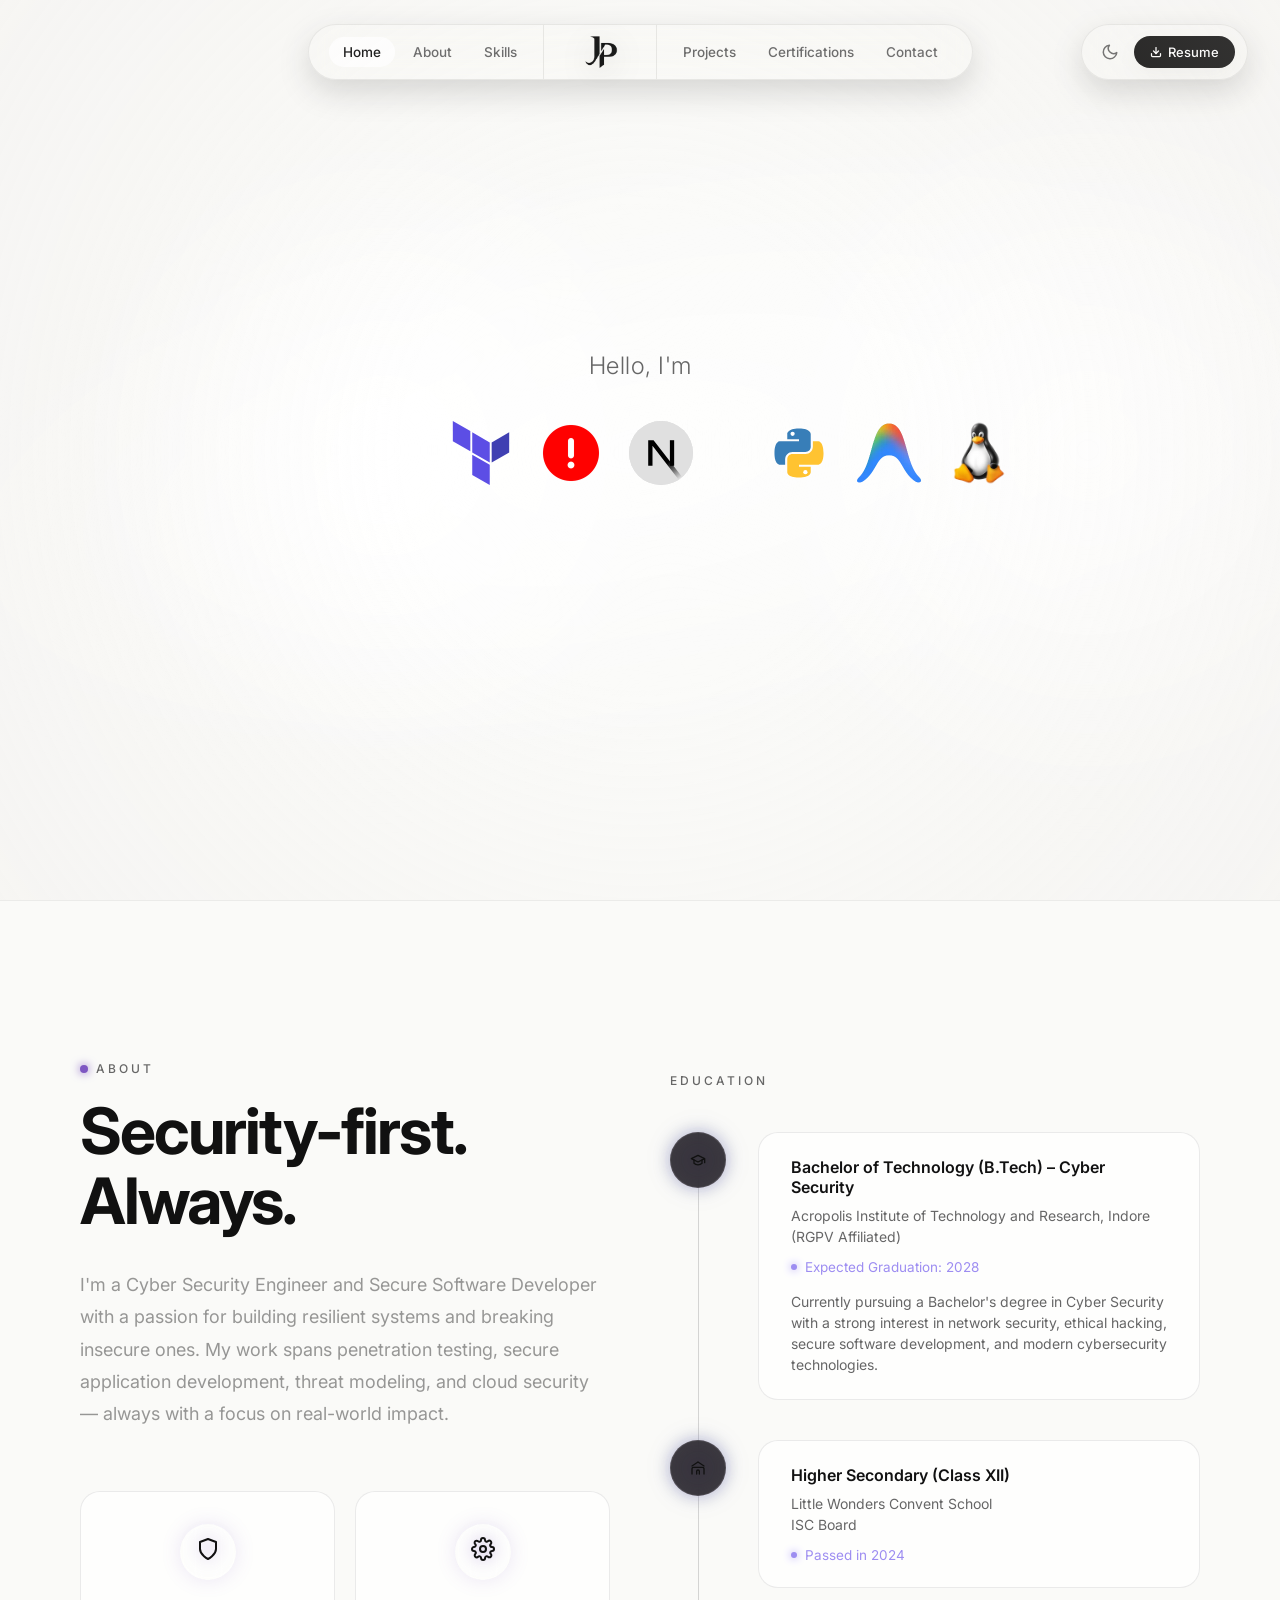
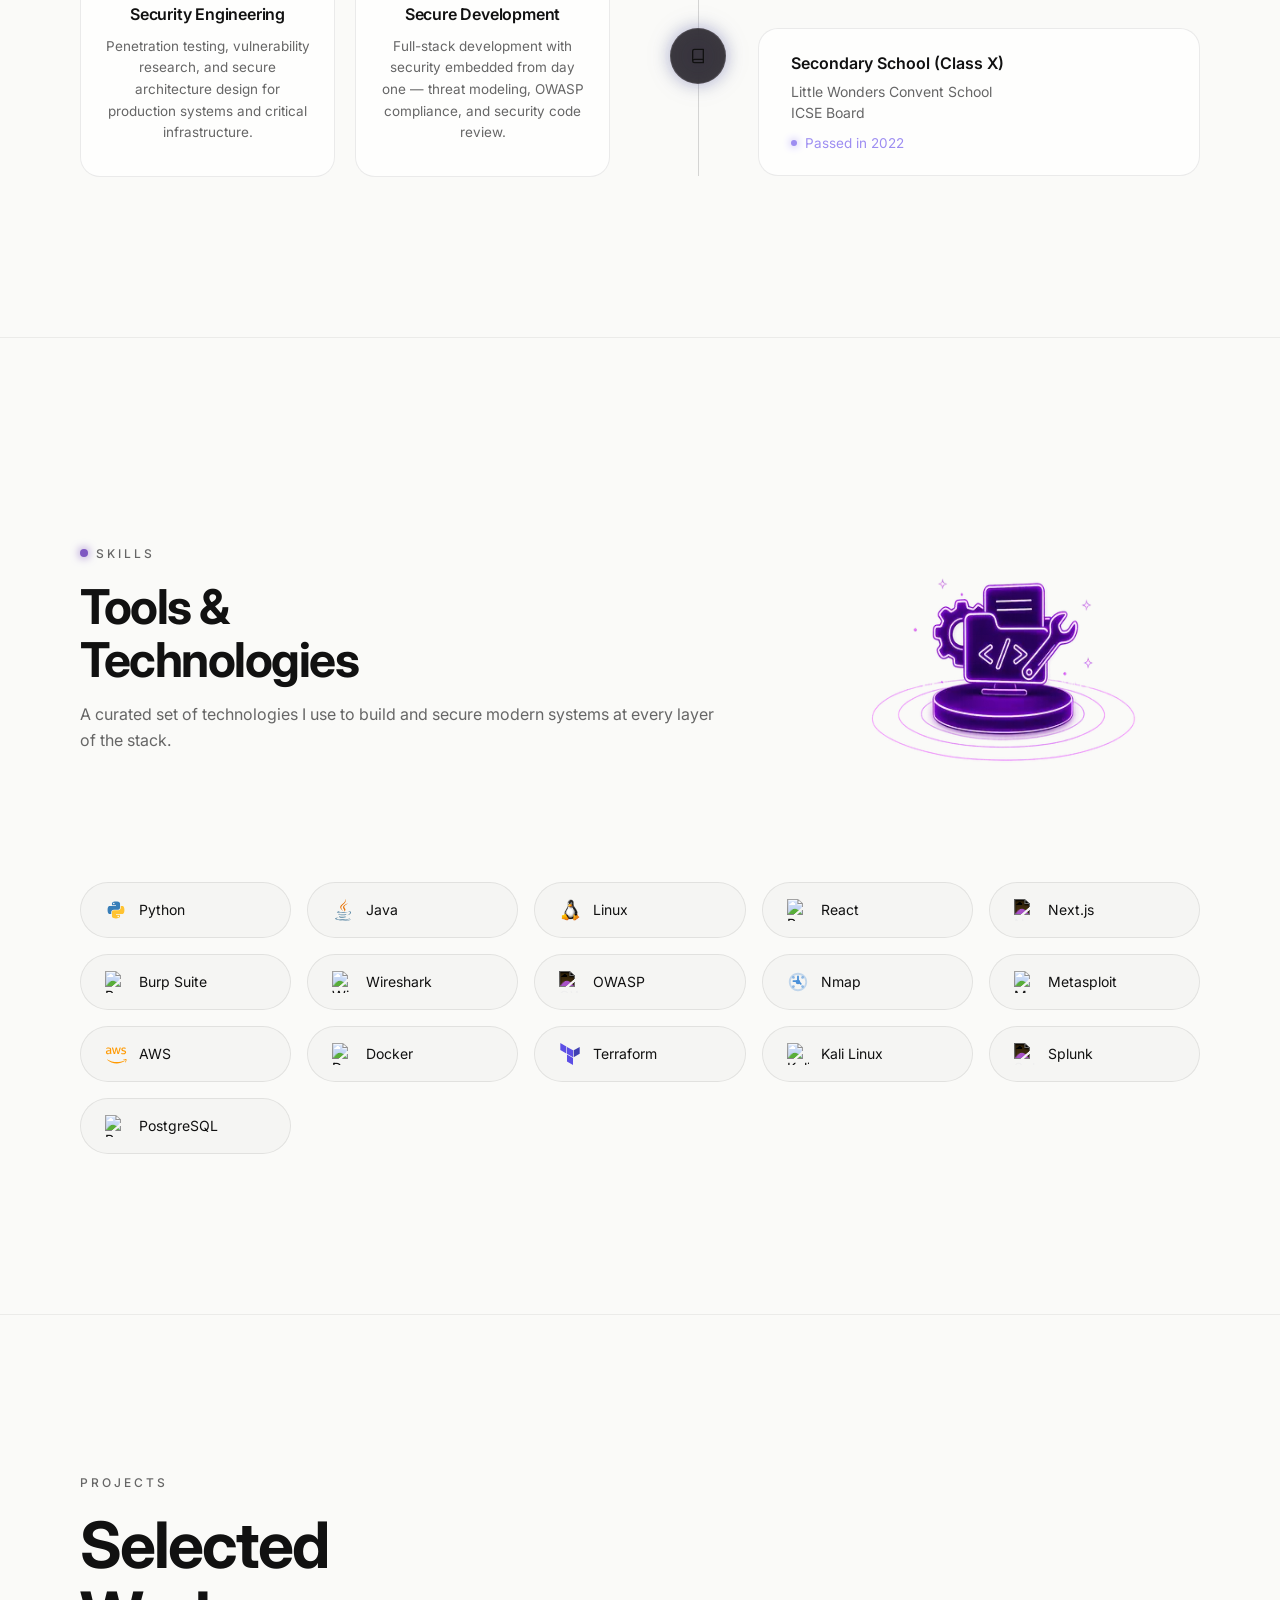
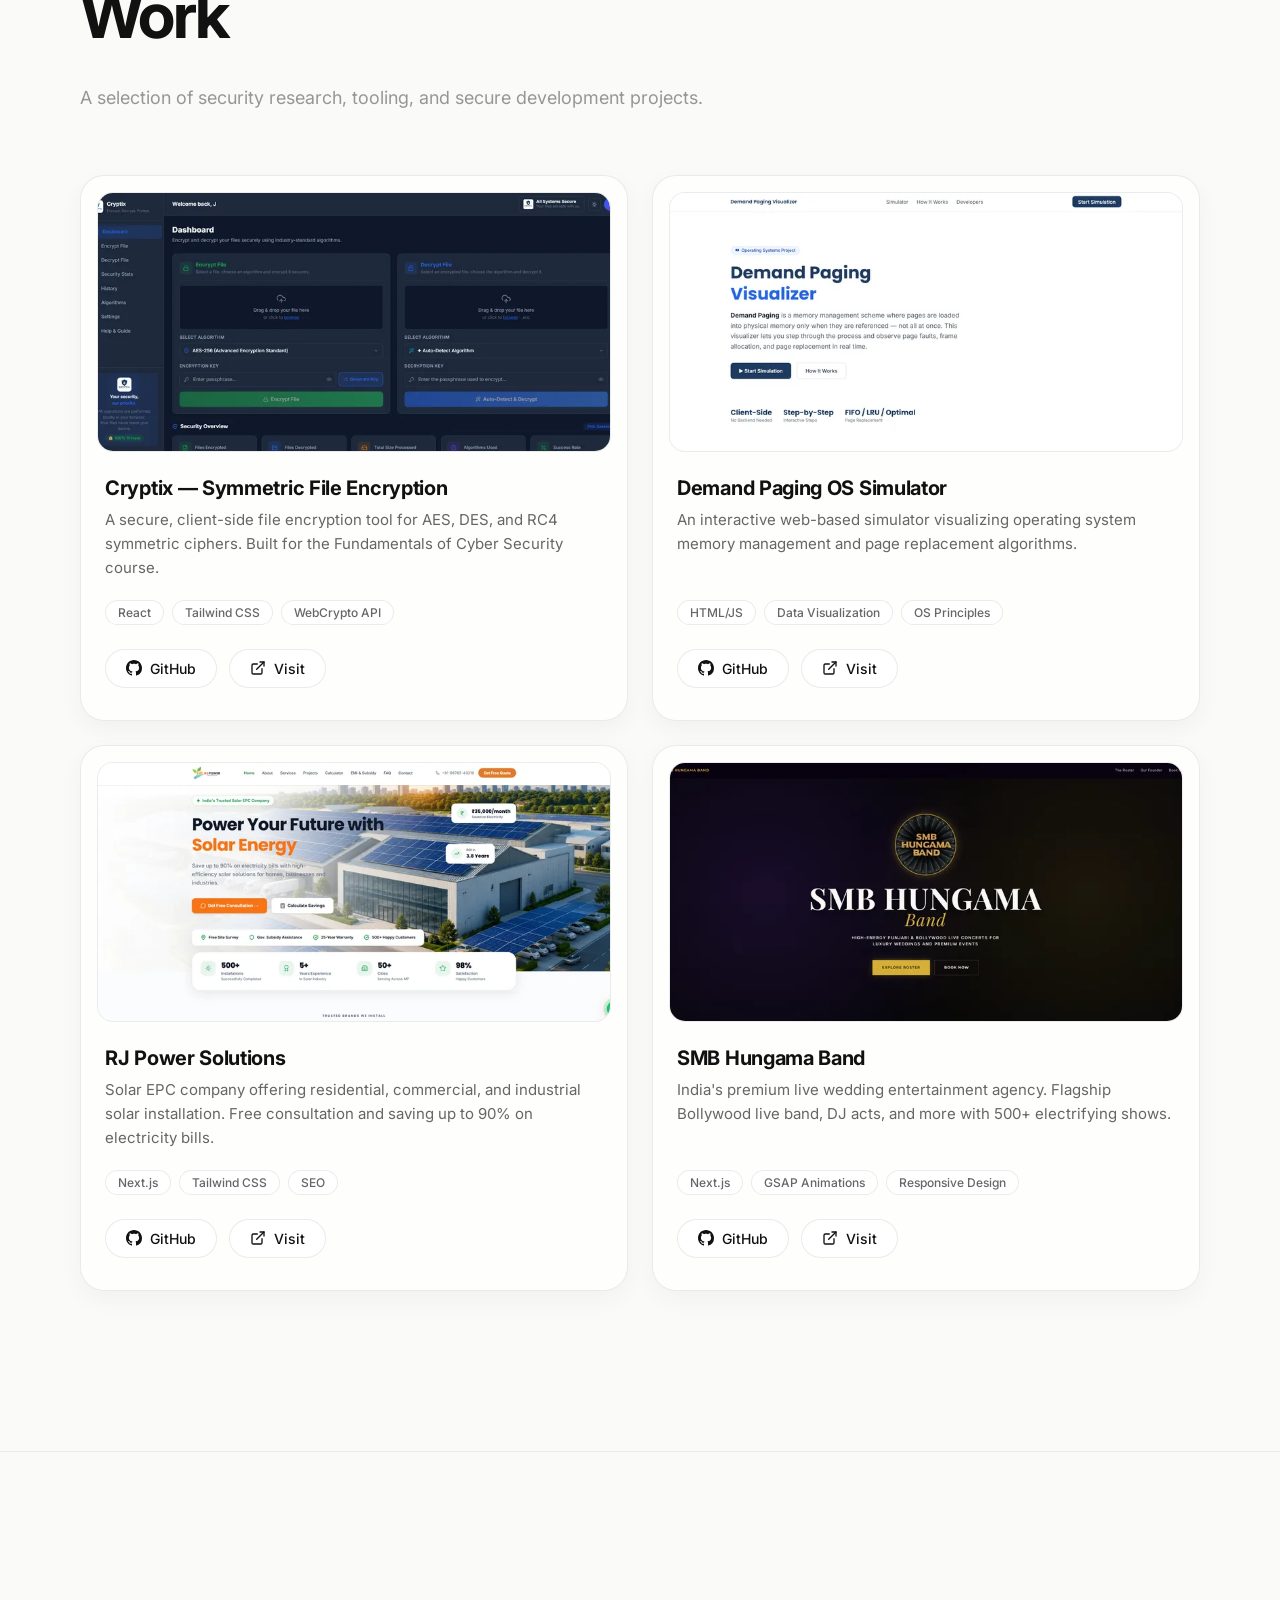
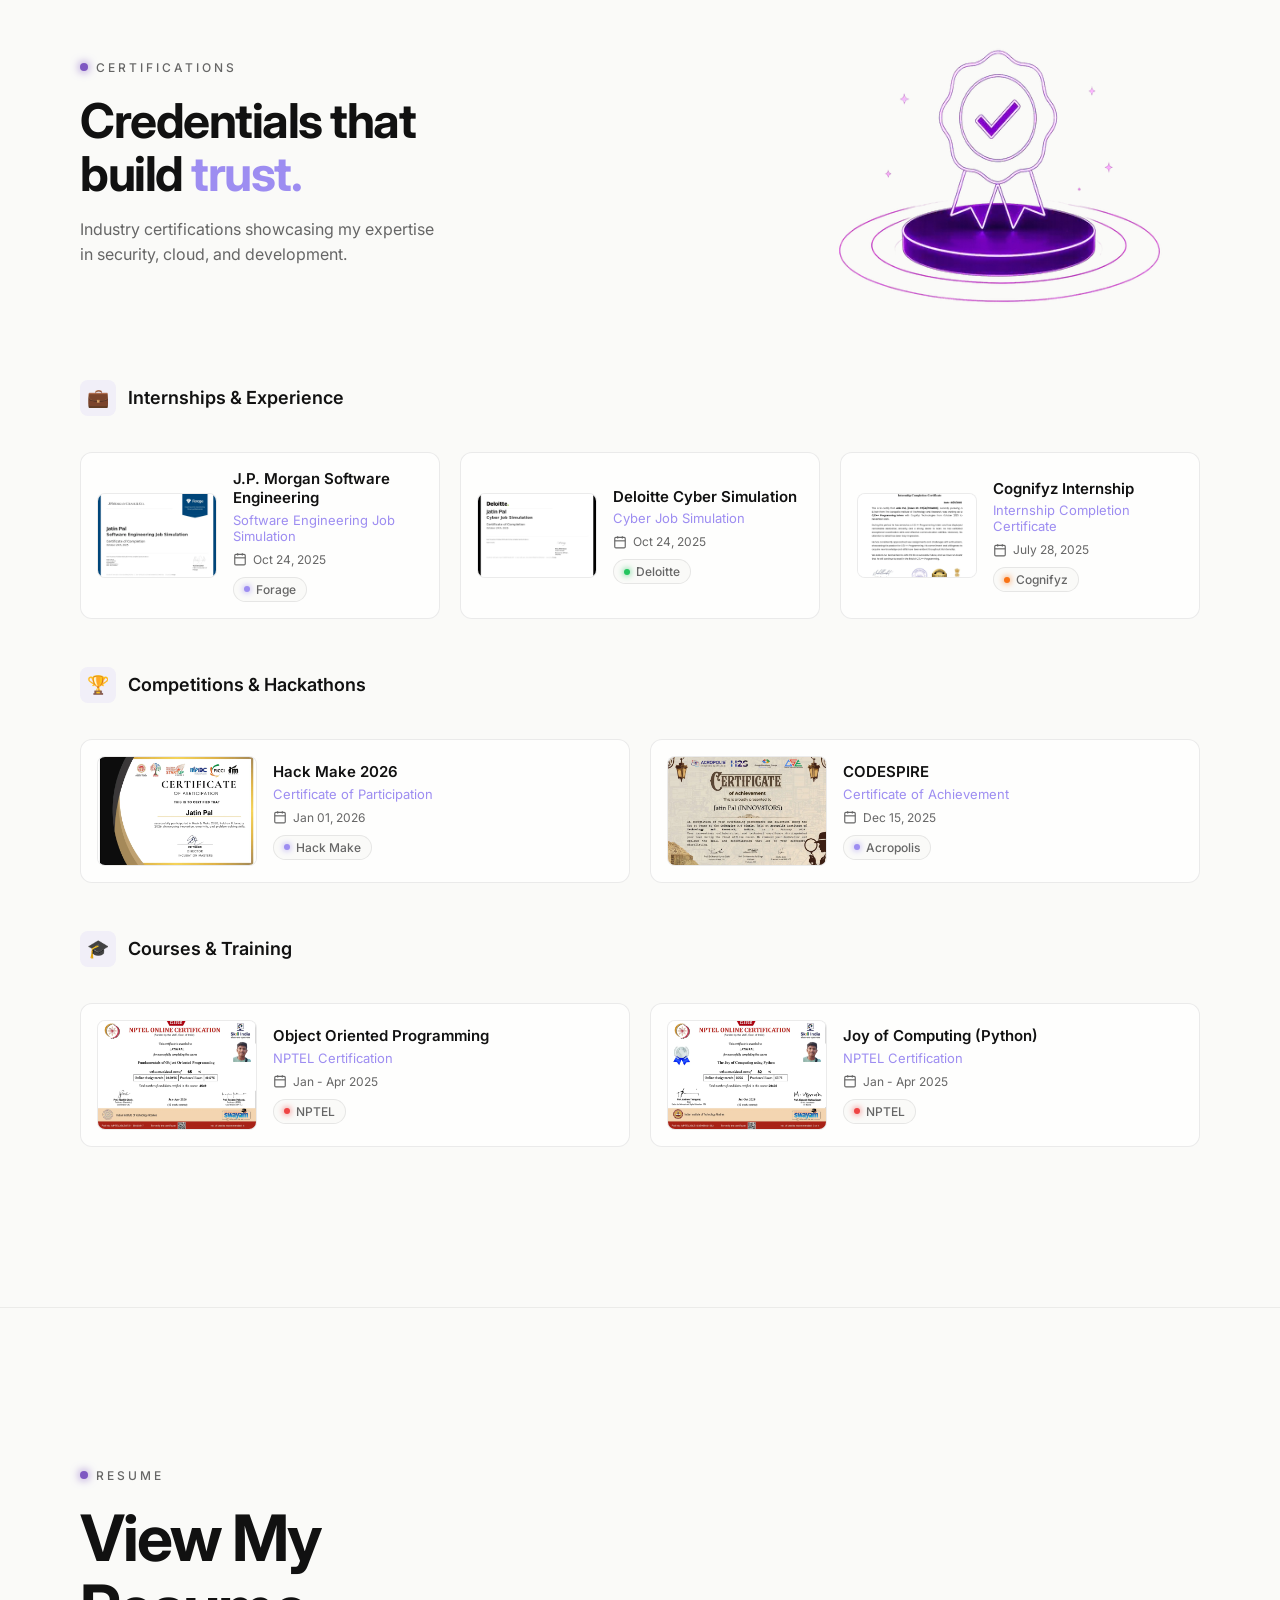
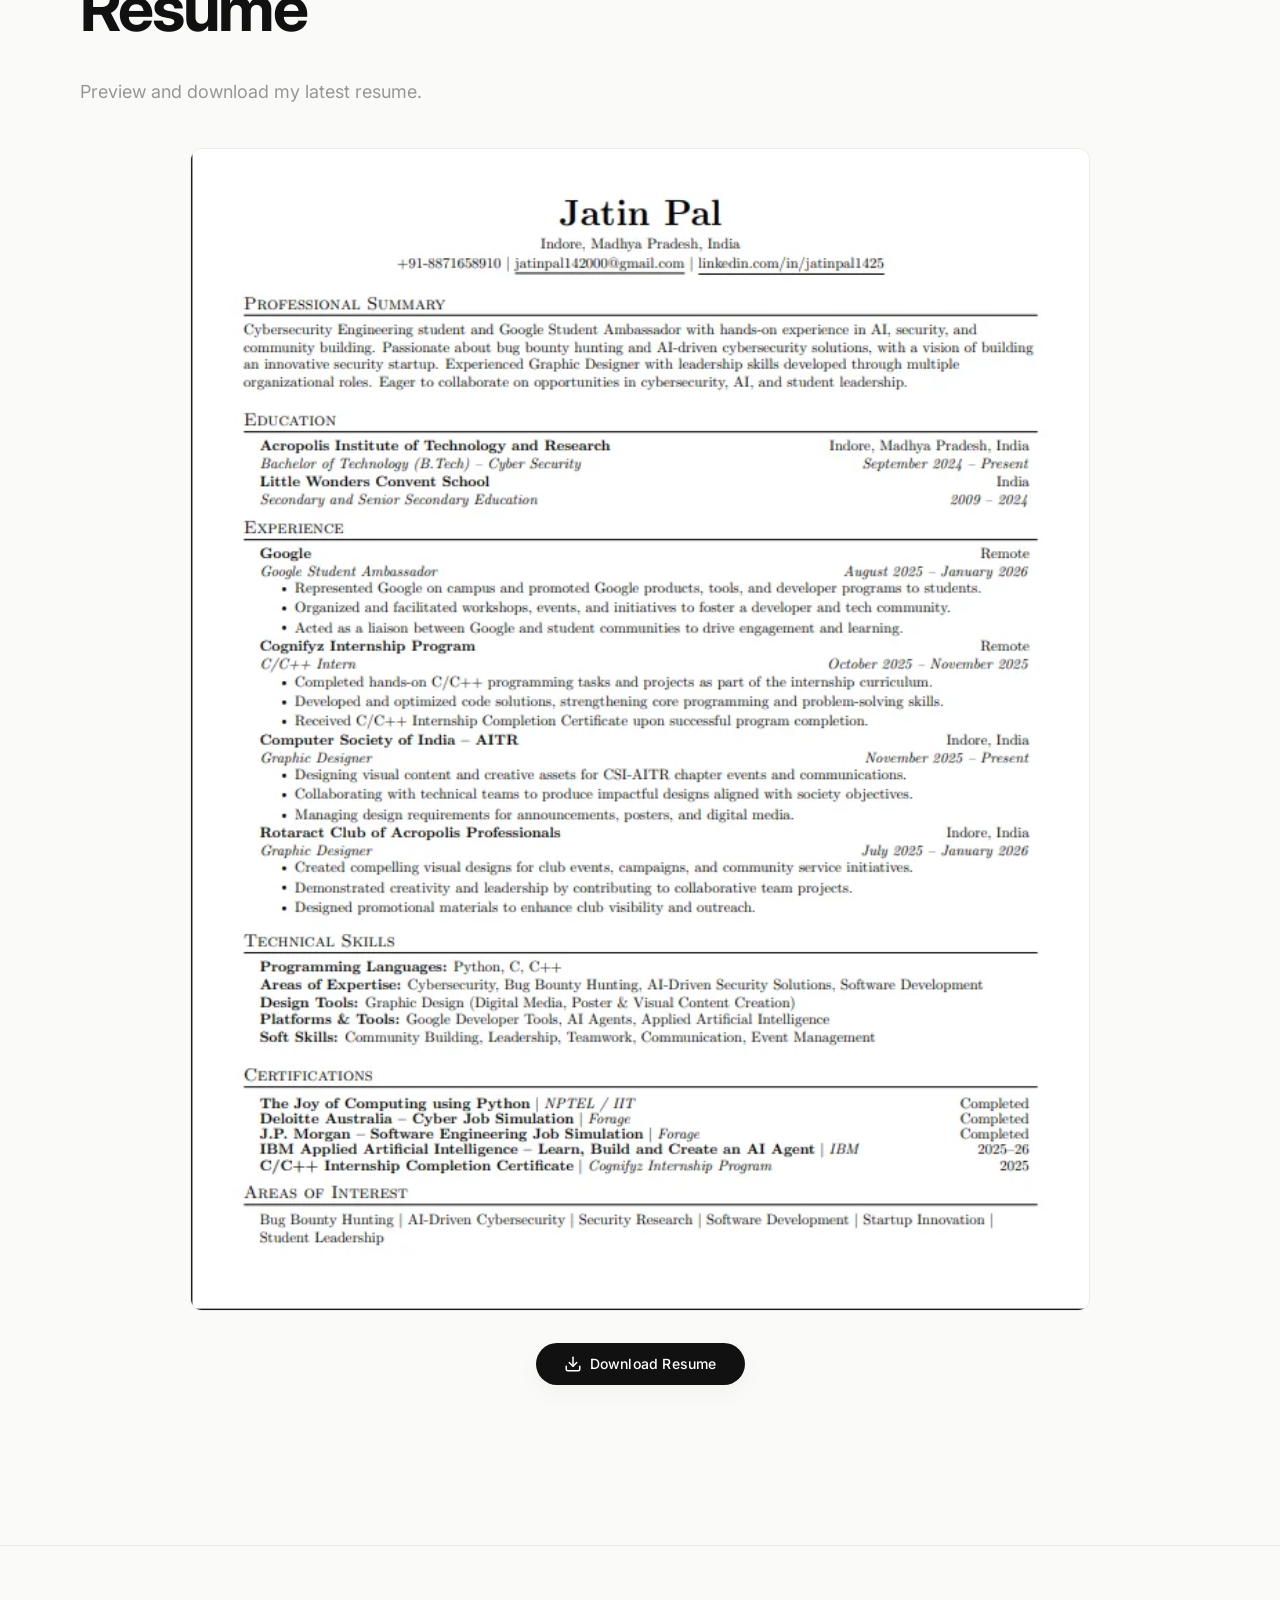
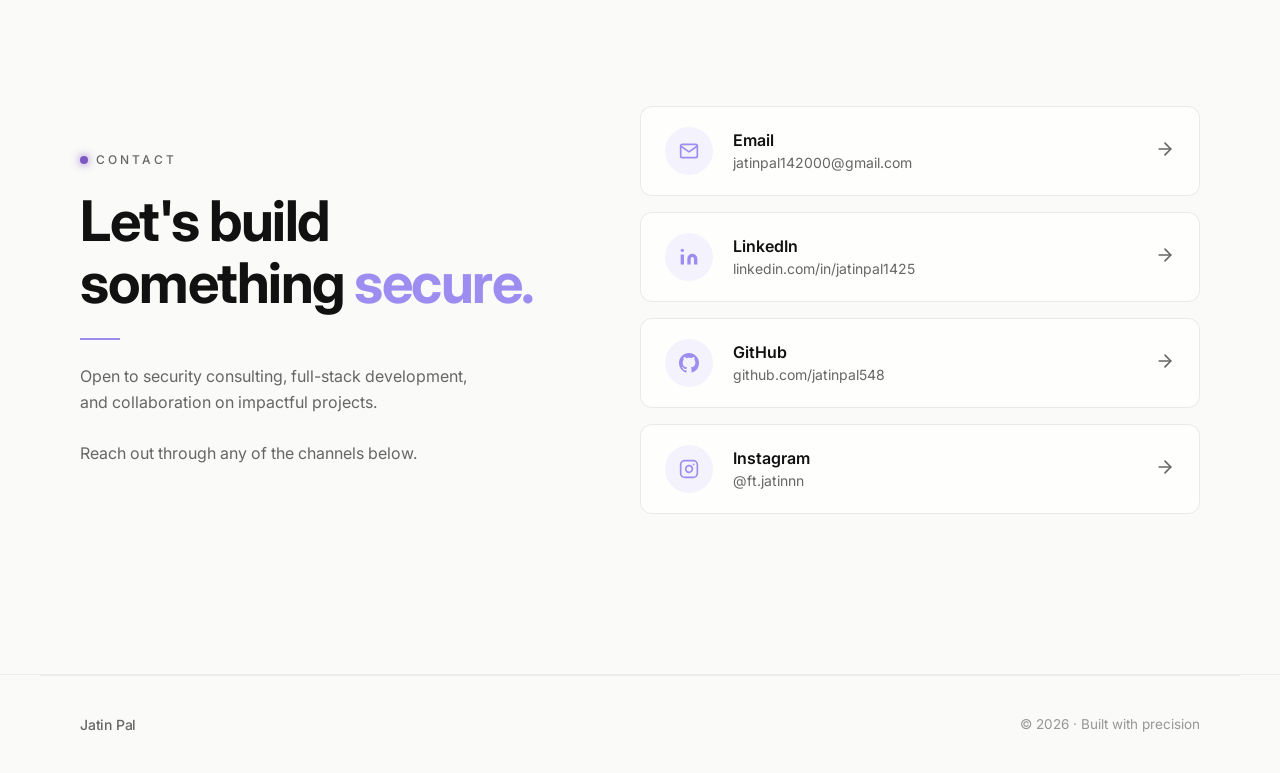
==== commit 8d77bd0f: "Add Google site verification meta tag" ====
--- a/index.html
+++ b/index.html
@@ -2,6 +2,7 @@
 <html lang="en" data-theme="light">
 
 <head>
+  <meta name="google-site-verification" content="2zLww29J8ElrtZwS1W6lv0k3P6UAtSq9HXE9gxAVf2o" />
   <meta charset="UTF-8" />
   <meta name="viewport" content="width=device-width, initial-scale=1.0" />
   <title>Jatin Pal — Cyber Security Engineer</title>
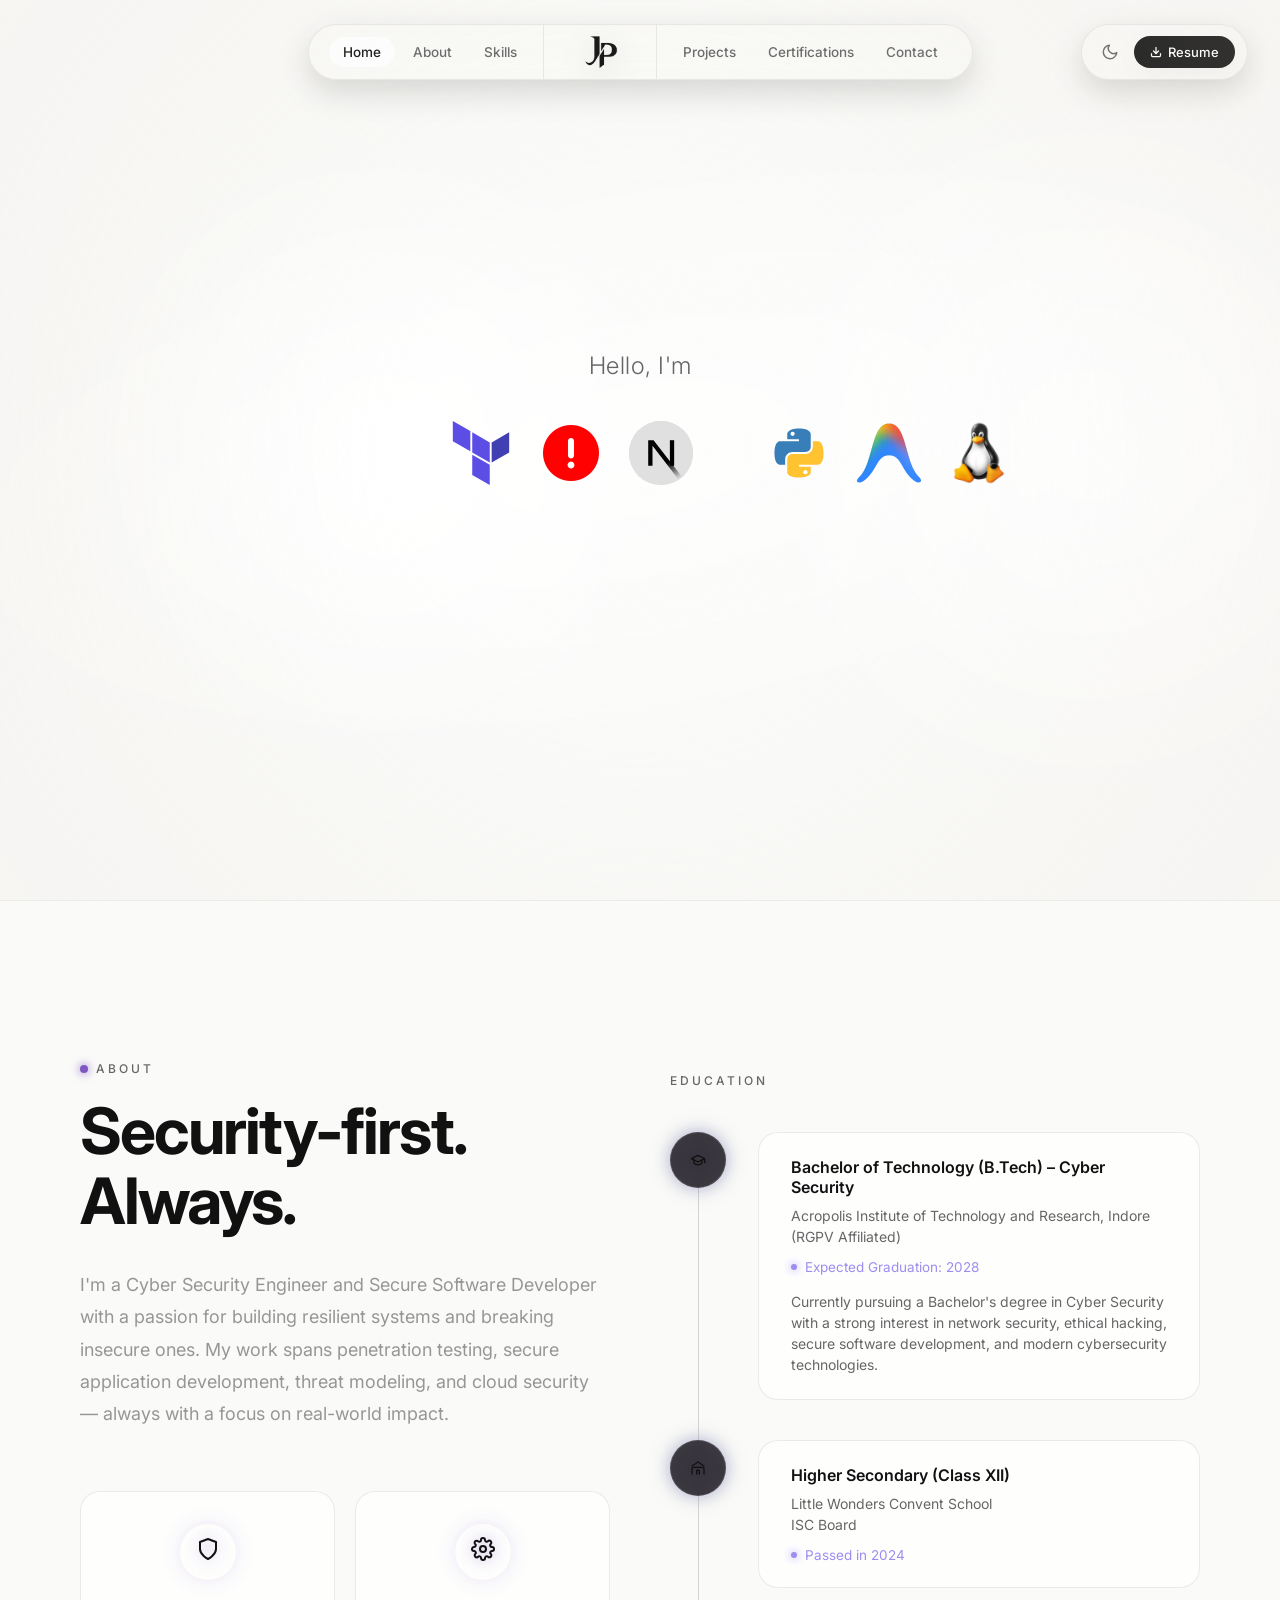
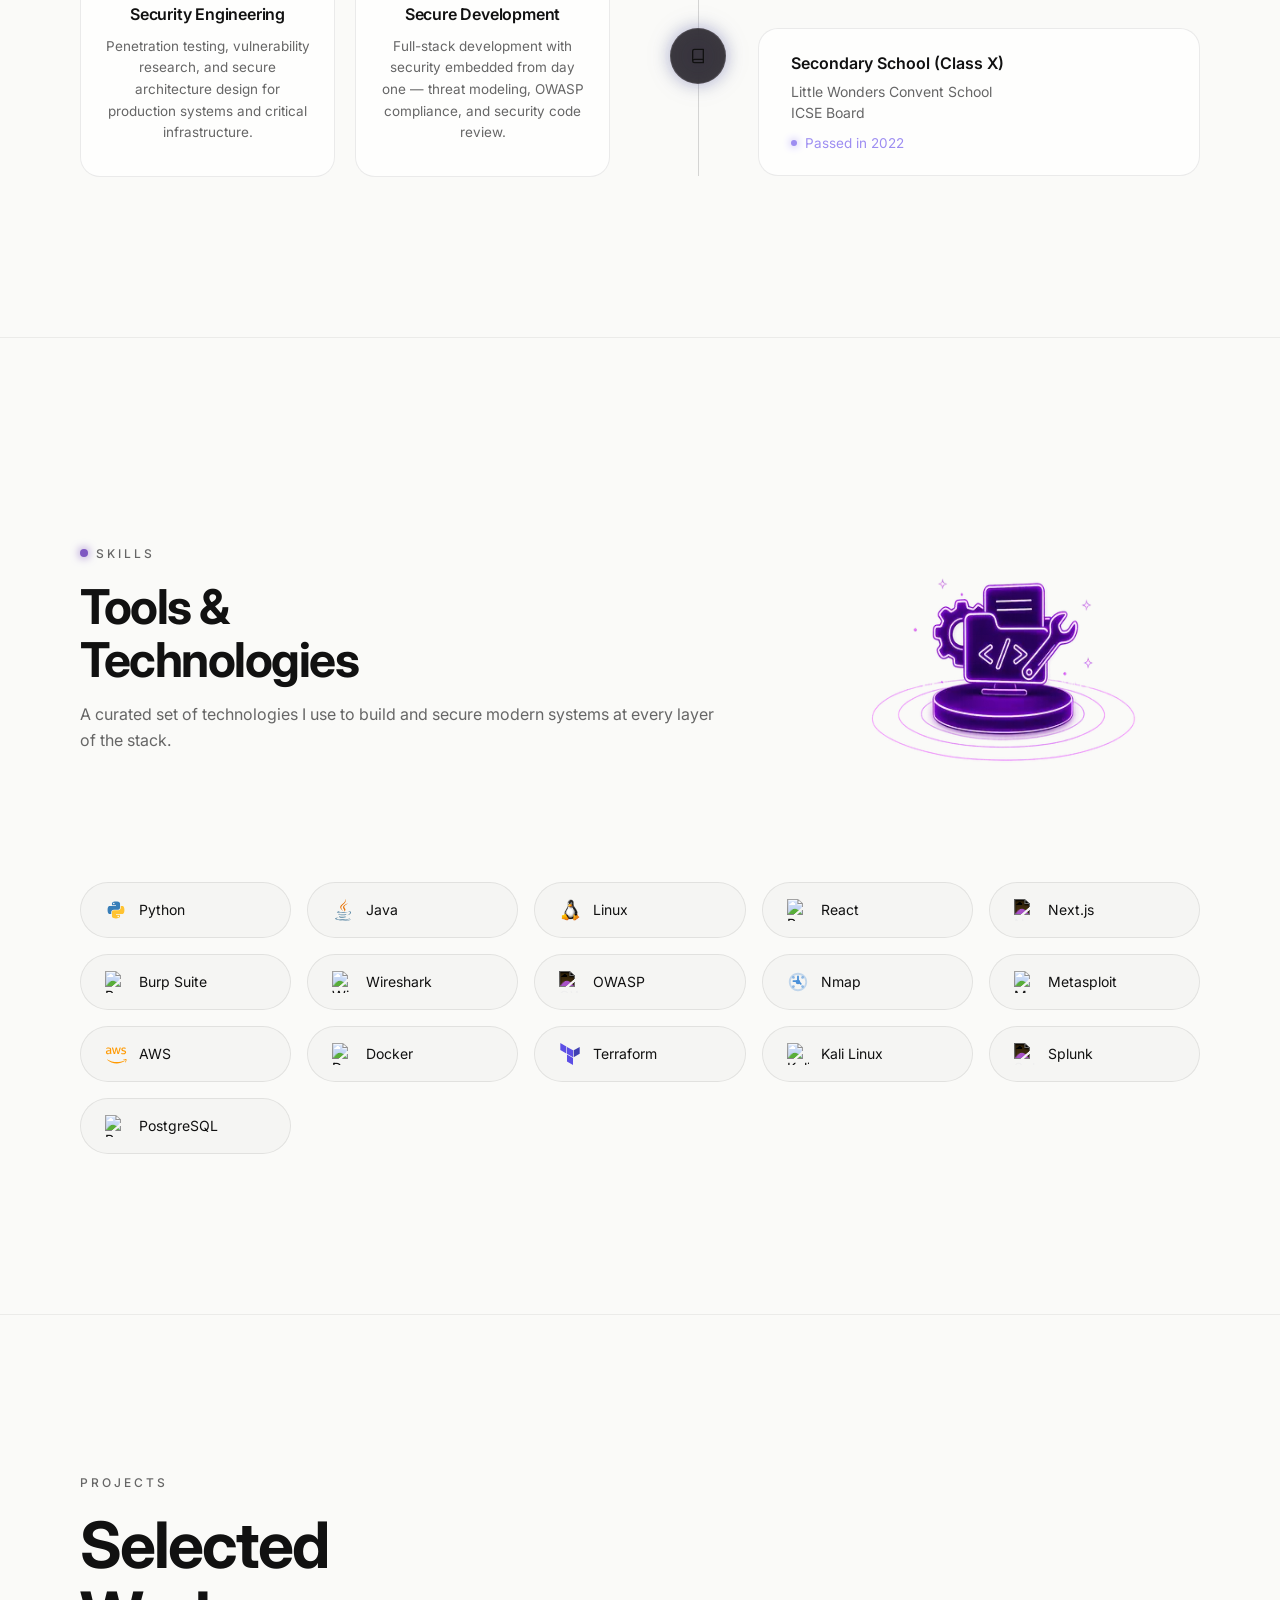
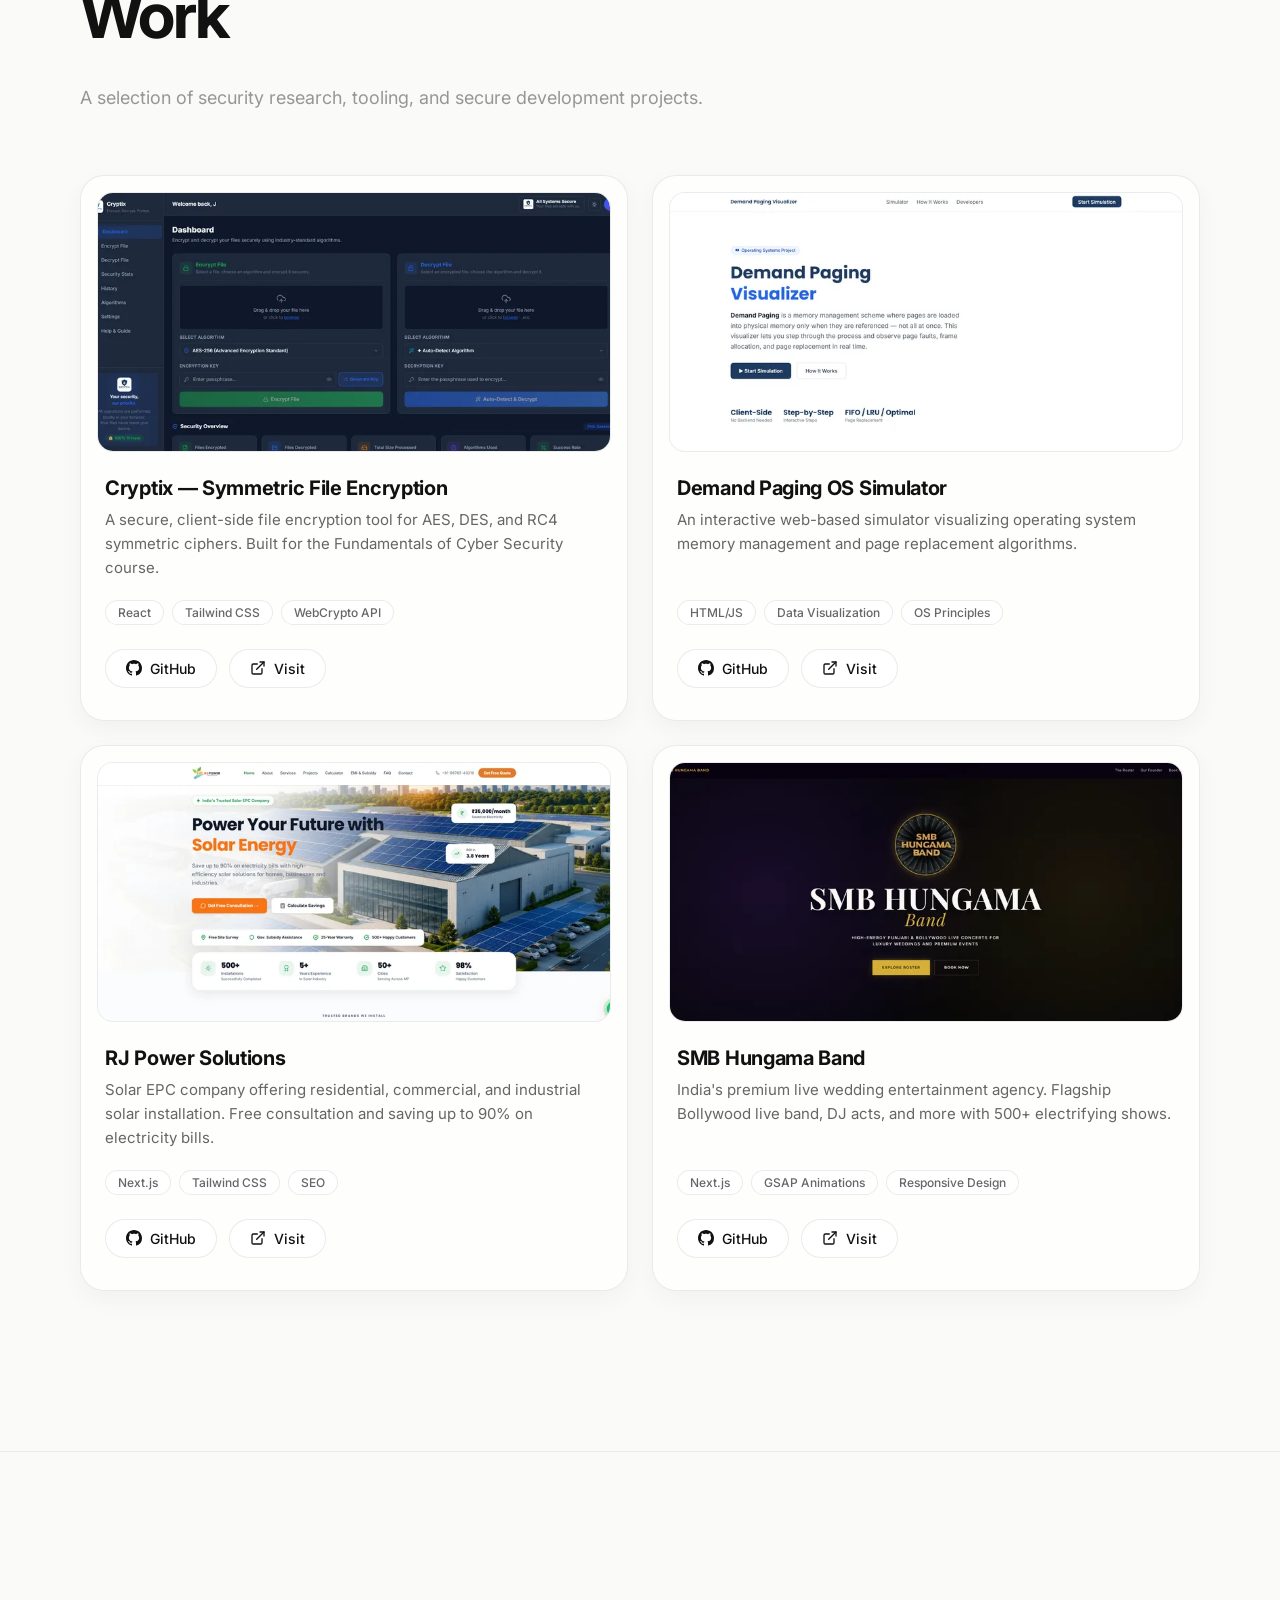
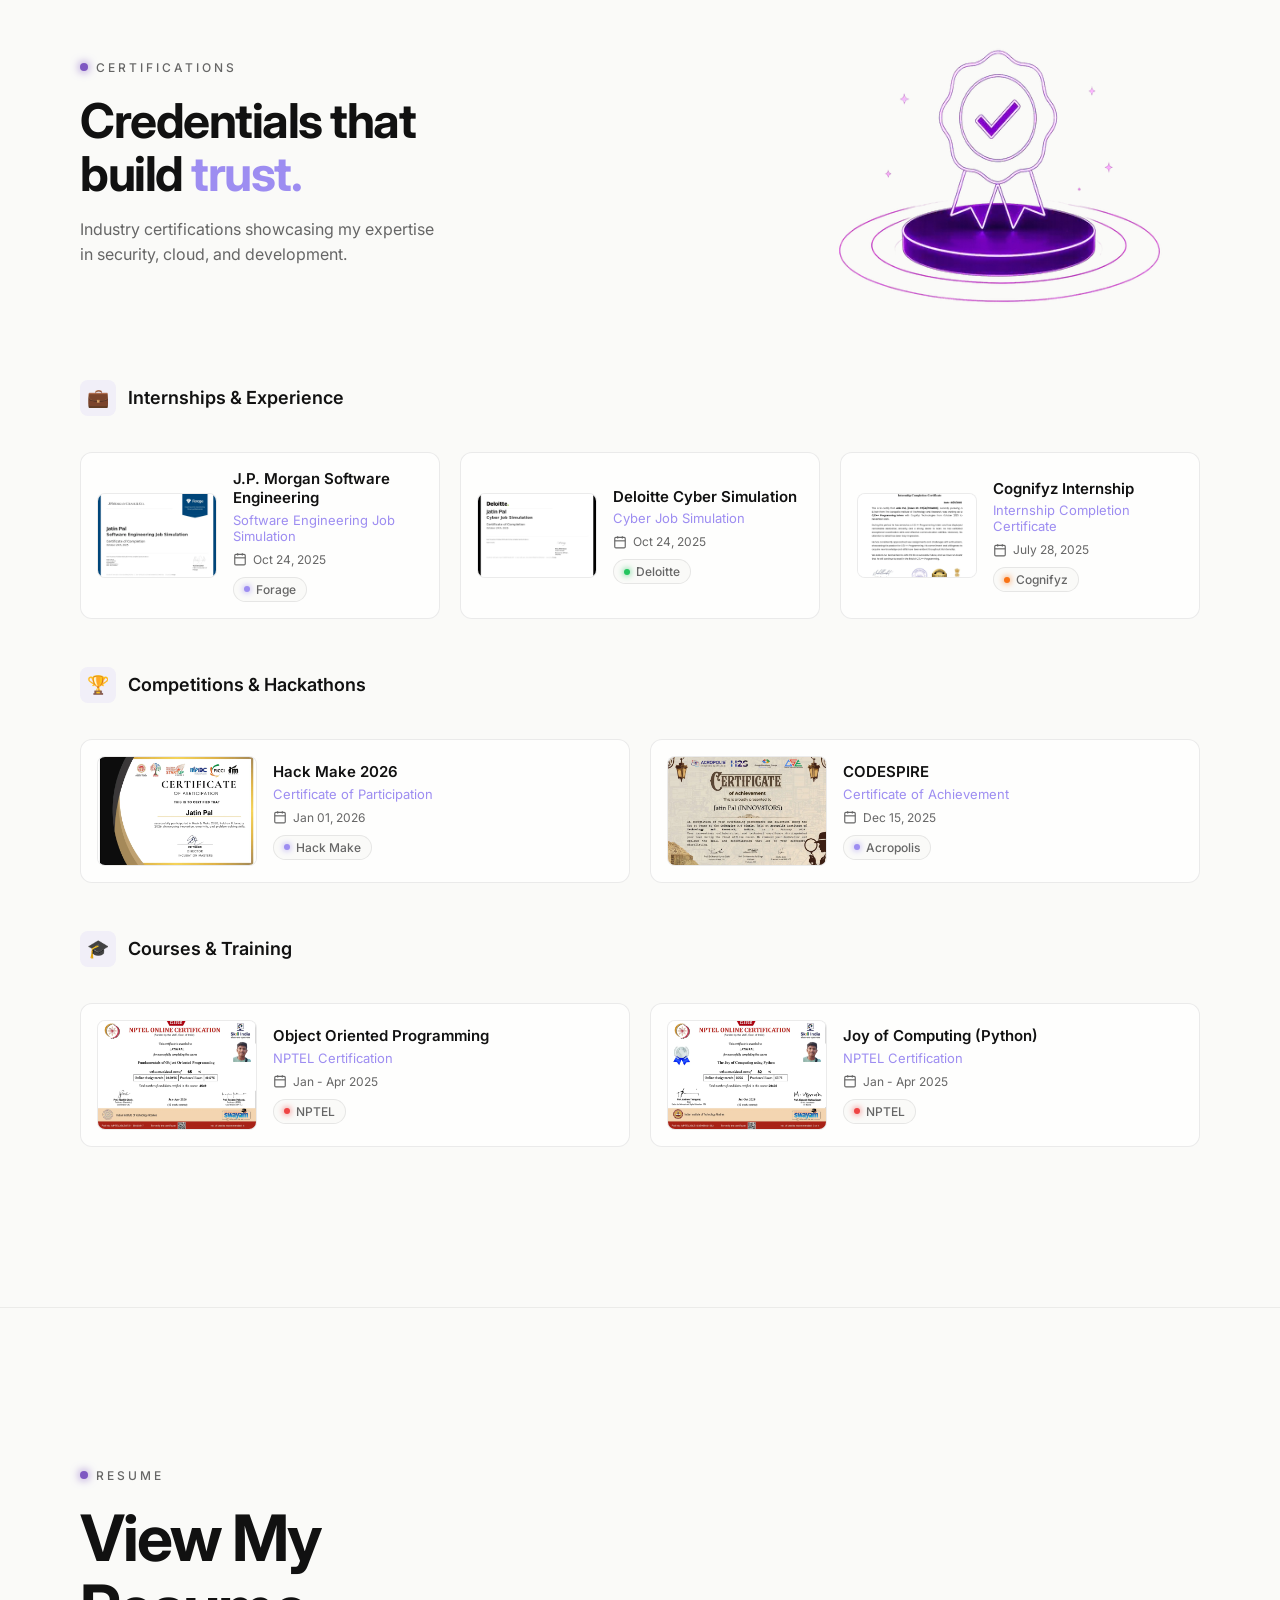
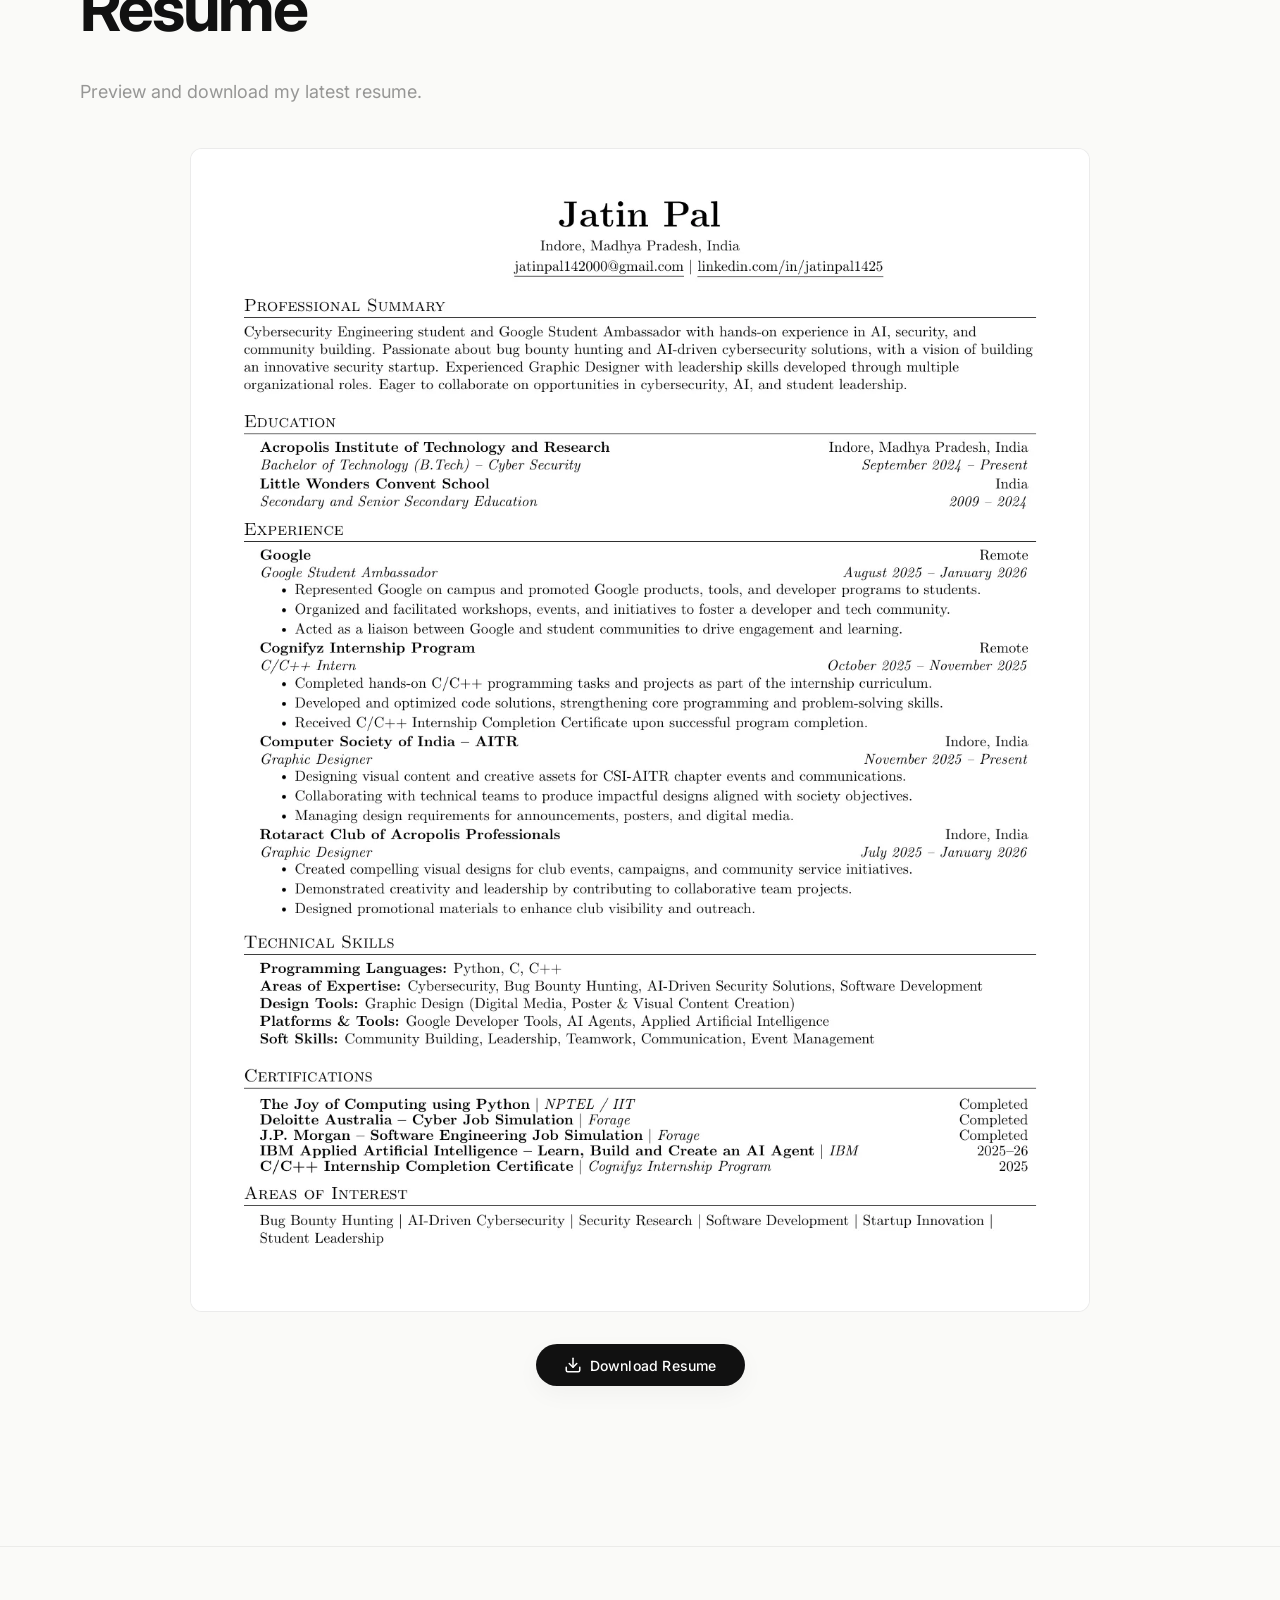
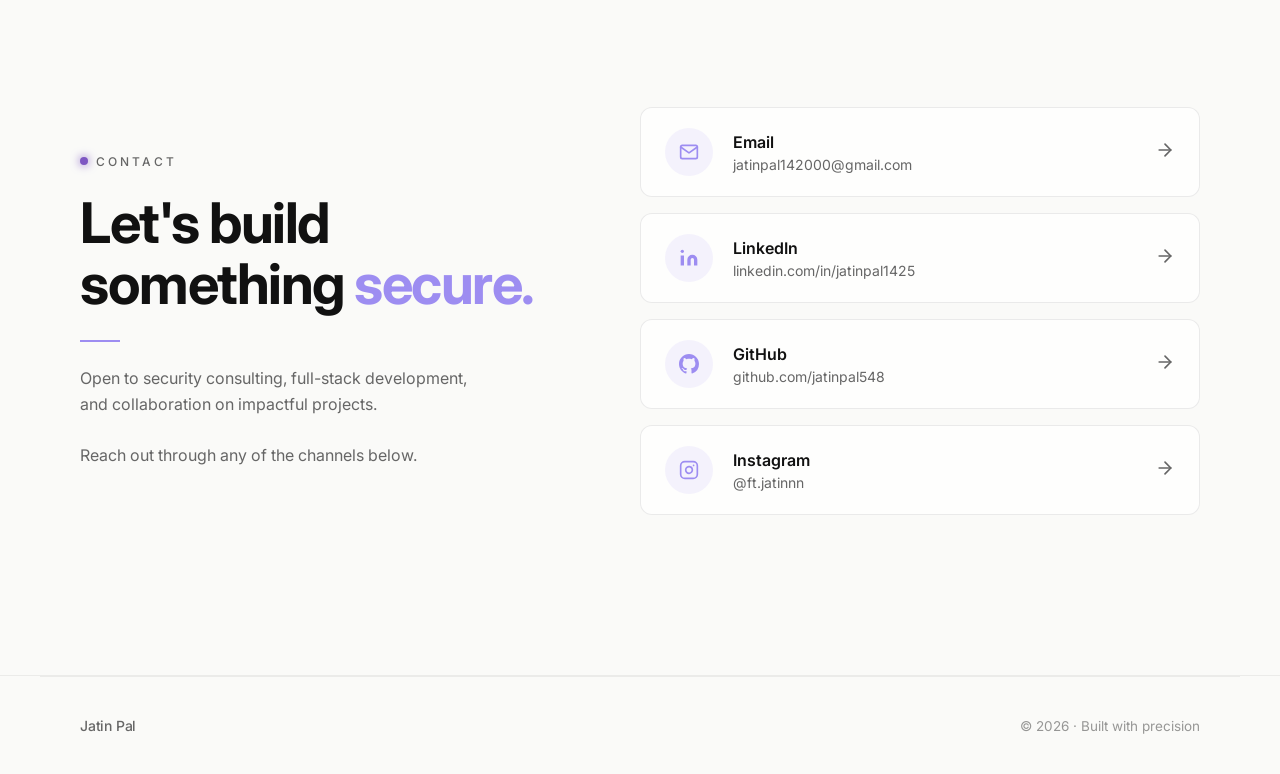
==== commit 742db556: "Restructure assets: lowercase public/, clean filenames, drop 21MB of duplicate PNG/JPG; split CSS an" ====
--- a/index.html
+++ b/index.html
@@ -6,7 +6,7 @@
   <meta charset="UTF-8" />
   <meta name="viewport" content="width=device-width, initial-scale=1.0" />
   <title>Jatin Pal — Cyber Security Engineer</title>
-  <link rel="icon" type="image/webp" href="Public/Logo/JP_W.webp" />
+  <link rel="icon" type="image/webp" href="public/logo/jp-white.webp" />
   <meta name="description"
     content="Jatin Pal — Cyber Security Engineer & Secure Software Developer. Penetration testing, secure development, cloud security." />
   <!-- Non-render-blocking Google Fonts -->
@@ -15,2007 +15,18 @@
   <link rel="preload" href="https://fonts.googleapis.com/css2?family=Inter:wght@300;400;500;600;700;800;900&display=swap" as="style" onload="this.onload=null;this.rel='stylesheet'" />
   <noscript><link href="https://fonts.googleapis.com/css2?family=Inter:wght@300;400;500;600;700;800;900&display=swap" rel="stylesheet" /></noscript>
   <!-- Preload critical above-the-fold images -->
-  <link rel="preload" as="image" href="Public/Logo/JP.webp" />
-  <link rel="preload" as="image" href="Public/Logo/Photo.webp" />
-  <link rel="preload" as="image" href="Public/Logo/java.svg" />
-  <link rel="preload" as="image" href="Public/Logo/Anthropic.webp" />
-  <link rel="preload" as="image" href="Public/Logo/terraformio-icon.svg" />
-  <link rel="preload" as="image" href="Public/Logo/I.webp" />
-  <link rel="preload" as="image" href="Public/Logo/nextjs-light.svg" />
-  <link rel="preload" as="image" href="Public/Logo/python.svg" />
-  <link rel="preload" as="image" href="Public/Logo/Antigravity.webp" />
-  <link rel="preload" as="image" href="Public/Logo/Linux.webp" />
-
-  <style>
-    /* ═══════════════════════════════════════════════════
-       DESIGN TOKENS
-    ═══════════════════════════════════════════════════ */
-    :root {
-      --radius-sm: 12px;
-      --radius-md: 18px;
-      --radius-lg: 32px;
-      --nav-h: 84px;
-      --ease: cubic-bezier(0.22, 1, 0.36, 1);
-    }
-
-    [data-theme="light"] {
-      --bg: #FAFAF8;
-      --fg: #111111;
-      --fg-muted: #666666;
-      --fg-subtle: rgba(0, 0, 0, 0.4);
-      --border: rgba(0, 0, 0, 0.08);
-      --border-strong: rgba(0, 0, 0, 0.15);
-      --surface: rgba(255, 255, 255, 0.75);
-      --surface-2: rgba(255, 255, 255, 1);
-      --nav-bg: rgba(250, 250, 248, 0.65);
-      --nav-bg-scrolled: rgba(255, 255, 255, 0.85);
-      --card-bg: rgba(255, 255, 255, 0.75);
-      --card-border: rgba(0, 0, 0, 0.08);
-
-      --shadow-sm: 0 8px 24px rgba(0, 0, 0, 0.04);
-      --shadow-md: 0 16px 32px rgba(0, 0, 0, 0.06);
-      --shadow-lg: 0 32px 64px rgba(0, 0, 0, 0.08);
-
-      --noise-opacity: 0.03;
-      --vignette-color: rgba(230, 225, 220, 0.3);
-
-      --hero-light-gradient: radial-gradient(ellipse at center, rgba(255, 255, 255, 1) 0%, rgba(255, 255, 255, 0.4) 40%, transparent 70%);
-      --hero-text-glow-gradient: radial-gradient(circle, rgba(255, 255, 255, 1) 0%, transparent 60%);
-      --hero-card-glow-gradient: radial-gradient(circle, rgba(255, 255, 255, 1) 0%, transparent 60%);
-
-      --btn-primary-bg: #111111;
-      --btn-primary-fg: #FFFFFF;
-      --btn-primary-hover: #333333;
-      --btn-secondary-bg: transparent;
-      --btn-secondary-fg: #111111;
-      --btn-secondary-border: rgba(0, 0, 0, 0.15);
-      --btn-secondary-hover-bg: rgba(0, 0, 0, 0.04);
-      --btn-secondary-hover-border: rgba(0, 0, 0, 0.25);
-
-      --photo-card-bg: linear-gradient(145deg, rgba(255, 255, 255, 0.9) 0%, rgba(255, 255, 255, 0.5) 100%);
-      --photo-card-shadow: inset 0 1px 0 rgba(255, 255, 255, 1), 0 24px 48px rgba(0, 0, 0, 0.06);
-      --photo-card-shadow-hover: inset 0 1px 0 rgba(255, 255, 255, 1), 0 32px 64px rgba(0, 0, 0, 0.12);
-      --avatar-circle-bg: rgba(0, 0, 0, 0.03);
-      --avatar-circle-hover: rgba(0, 0, 0, 0.06);
-      --badge-bg: rgba(255, 255, 255, 0.85);
-      --badge-shadow: 0 8px 24px rgba(0, 0, 0, 0.08);
-
-      --divider: rgba(0, 0, 0, 0.06);
-      --skill-chip-bg: rgba(0, 0, 0, 0.02);
-      --skill-chip-hover: rgba(0, 0, 0, 0.05);
-      --timeline-dot: rgba(0, 0, 0, 0.15);
-      --timeline-dot-hover: #111111;
-      --card-light-glow: rgba(255, 255, 255, 0.8);
-    }
-
-    [data-theme="dark"] {
-      --bg: #090909;
-      --fg: #FFFFFF;
-      --fg-muted: #B0B0B0;
-      --fg-subtle: rgba(255, 255, 255, 0.7);
-      --border: rgba(255, 255, 255, 0.06);
-      --border-strong: rgba(255, 255, 255, 0.12);
-      --surface: rgba(255, 255, 255, 0.02);
-      --surface-2: rgba(255, 255, 255, 0.04);
-      --nav-bg: rgba(9, 9, 9, 0.5);
-      --nav-bg-scrolled: rgba(9, 9, 9, 0.7);
-      --card-bg: rgba(255, 255, 255, 0.02);
-      --card-border: rgba(255, 255, 255, 0.05);
-
-      --shadow-sm: 0 8px 24px rgba(0, 0, 0, 0.2);
-      --shadow-md: 0 16px 32px rgba(0, 0, 0, 0.3);
-      --shadow-lg: 0 32px 64px rgba(0, 0, 0, 0.4);
-
-      --noise-opacity: 0.35;
-      --vignette-color: rgba(0, 0, 0, 0.5);
-
-      --hero-light-gradient: radial-gradient(ellipse at center, rgba(255, 255, 255, 0.07) 0%, rgba(255, 255, 255, 0.02) 40%, transparent 70%);
-      --hero-text-glow-gradient: radial-gradient(circle, rgba(255, 255, 255, 0.05) 0%, transparent 60%);
-      --hero-card-glow-gradient: radial-gradient(circle, rgba(255, 255, 255, 0.04) 0%, transparent 60%);
-
-      --btn-primary-bg: #FFFFFF;
-      --btn-primary-fg: #090909;
-      --btn-primary-hover: #F0F0F0;
-      --btn-secondary-bg: transparent;
-      --btn-secondary-fg: #FFFFFF;
-      --btn-secondary-border: rgba(255, 255, 255, 0.2);
-      --btn-secondary-hover-bg: rgba(255, 255, 255, 0.08);
-      --btn-secondary-hover-border: rgba(255, 255, 255, 0.3);
-
-      --photo-card-bg: linear-gradient(145deg, rgba(255, 255, 255, 0.04) 0%, rgba(255, 255, 255, 0.01) 100%);
-      --photo-card-shadow: inset 0 1px 0 rgba(255, 255, 255, 0.1), 0 24px 48px rgba(0, 0, 0, 0.4);
-      --photo-card-shadow-hover: inset 0 1px 0 rgba(255, 255, 255, 0.15), 0 32px 64px rgba(0, 0, 0, 0.5);
-      --avatar-circle-bg: rgba(255, 255, 255, 0.02);
-      --avatar-circle-hover: rgba(255, 255, 255, 0.04);
-      --badge-bg: rgba(9, 9, 9, 0.6);
-      --badge-shadow: 0 8px 24px rgba(0, 0, 0, 0.3);
-
-      --divider: rgba(255, 255, 255, 0.04);
-      --skill-chip-bg: rgba(255, 255, 255, 0.02);
-      --skill-chip-hover: rgba(255, 255, 255, 0.05);
-      --timeline-dot: rgba(255, 255, 255, 0.15);
-      --timeline-dot-hover: #FFFFFF;
-      --card-light-glow: rgba(255, 255, 255, 0.08);
-    }
-    
-    html[data-theme="light"] .skill-chip .skill-logo[src*="ffffff"] {
-      filter: invert(1);
-    }
-    html[data-theme="dark"] .skill-chip .skill-logo[src*="nextjs-light.svg"] {
-      filter: invert(1);
-    }
-
-    /* ═══════════════════════════════════════════════════
-       RESET & BASE
-    ═══════════════════════════════════════════════════ */
-    *,
-    *::before,
-    *::after {
-      box-sizing: border-box;
-      margin: 0;
-      padding: 0;
-    }
-
-    html {
-      scroll-behavior: smooth;
-      -webkit-text-size-adjust: 100%;
-      background-color: var(--bg);
-    }
-
-    body {
-      font-family: 'Inter', -apple-system, BlinkMacSystemFont, 'Segoe UI', sans-serif;
-      background-color: var(--bg);
-      color: var(--fg);
-      overflow-x: hidden;
-      -webkit-font-smoothing: antialiased;
-      -moz-osx-font-smoothing: grayscale;
-      transition: background-color 0.5s var(--ease), color 0.5s var(--ease);
-    }
-
-    /* Noise Overlay */
-    body::before {
-      content: "";
-      position: fixed;
-      inset: 0;
-      z-index: 9999;
-      pointer-events: none;
-      background-image: url('data:image/svg+xml;utf8,%3Csvg viewBox="0 0 200 200" xmlns="http://www.w3.org/2000/svg"%3E%3Cfilter id="noiseFilter"%3E%3CfeTurbulence type="fractalNoise" baseFrequency="0.9" numOctaves="3" stitchTiles="stitch"/%3E%3C/filter%3E%3Crect width="100%25" height="100%25" filter="url(%23noiseFilter)" opacity="0.06"/%3E%3C/svg%3E');
-      opacity: var(--noise-opacity);
-      transition: opacity 0.5s var(--ease);
-    }
-
-    /* Vignette */
-    body::after {
-      content: "";
-      position: fixed;
-      inset: 0;
-      z-index: 9998;
-      pointer-events: none;
-      background: radial-gradient(circle at center, transparent 30%, var(--vignette-color) 150%);
-      transition: background 0.5s var(--ease);
-    }
-
-    a {
-      color: inherit;
-      text-decoration: none;
-    }
-
-    /* ═══════════════════════════════════════════════════
-       NAVBAR — floating pill
-    ═══════════════════════════════════════════════════ */
-    #navbar {
-      position: fixed;
-      top: 24px;
-      left: 50%;
-      transform: translateX(-50%);
-      z-index: 200;
-      width: max-content;
-      max-width: min(1040px, calc(100vw - 48px));
-      height: 56px;
-      border-radius: 9999px;
-      background: var(--nav-bg);
-      border: 1px solid var(--border);
-      box-shadow: 0 12px 32px rgba(0, 0, 0, 0.15);
-      backdrop-filter: blur(24px) saturate(150%);
-      -webkit-backdrop-filter: blur(24px) saturate(150%);
-      transition:
-        top 0.5s var(--ease),
-        height 0.5s var(--ease),
-        box-shadow 0.5s var(--ease),
-        background 0.5s var(--ease),
-        border-color 0.5s var(--ease);
-    }
-
-    #navbar.scrolled {
-      top: 16px;
-      height: 50px;
-      box-shadow: var(--shadow-md);
-      background: var(--nav-bg-scrolled);
-    }
-
-    .nav-inner {
-      height: 100%;
-      display: flex;
-      align-items: center;
-      padding: 0 8px;
-      gap: 0;
-    }
-
-    .nav-group {
-      display: flex;
-      align-items: center;
-      gap: 4px;
-      padding: 0 12px;
-    }
-
-    .nav-link {
-      font-size: 13.5px;
-      font-weight: 500;
-      color: var(--fg-muted);
-      padding: 7px 14px;
-      border-radius: 9999px;
-      white-space: nowrap;
-      transition: color 0.4s var(--ease), background 0.4s var(--ease);
-    }
-
-    .nav-link:hover {
-      color: var(--fg);
-      background: var(--surface);
-    }
-
-    .nav-link.active {
-      color: var(--fg);
-      background: var(--surface-2);
-    }
-
-    #nav-jp {
-      display: flex;
-      align-items: center;
-      justify-content: center;
-      padding: 0 24px;
-      height: 100%;
-      cursor: pointer;
-      border-left: 1px solid var(--border);
-      border-right: 1px solid var(--border);
-      transition: opacity 0.4s var(--ease), border-color 0.4s var(--ease);
-      flex-shrink: 0;
-      overflow: visible;
-    }
-
-    #nav-jp:hover {
-      opacity: 0.8;
-    }
-
-    #nav-jp img {
-      height: 64px;
-      width: auto;
-      object-fit: contain;
-      position: relative;
-      z-index: 1;
-      filter: drop-shadow(0 8px 16px rgba(0, 0, 0, 0.15));
-      transition: transform 0.5s var(--ease), filter 0.5s var(--ease);
-    }
-
-    #nav-jp:hover img {
-      transform: scale(1.05) translateY(-2px);
-      filter: drop-shadow(0 12px 24px rgba(0, 0, 0, 0.2));
-    }
-
-    .theme-toggle {
-      width: 32px;
-      height: 32px;
-      border-radius: 50%;
-      border: none;
-      background: transparent;
-      color: var(--fg-muted);
-      cursor: pointer;
-      display: flex;
-      align-items: center;
-      justify-content: center;
-      font-size: 15px;
-      transition: color 0.4s var(--ease), background 0.4s var(--ease), transform 0.4s var(--ease);
-    }
-
-    .theme-toggle:hover {
-      color: var(--fg);
-      background: var(--surface-2);
-      transform: scale(1.05);
-    }
-
-    .resume-btn {
-      font-size: 13px;
-      font-weight: 500;
-      padding: 8px 16px;
-      border-radius: 9999px;
-      background: var(--btn-primary-bg);
-      color: var(--btn-primary-fg);
-      display: inline-flex;
-      align-items: center;
-      gap: 6px;
-      white-space: nowrap;
-      transition: transform 0.4s var(--ease), background 0.4s var(--ease), box-shadow 0.4s var(--ease);
-      box-shadow: var(--shadow-sm);
-    }
-
-    .resume-btn:hover {
-      transform: translateY(-2px);
-      background: var(--btn-primary-hover);
-      box-shadow: var(--shadow-md);
-    }
-
-    .resume-btn svg {
-      flex-shrink: 0;
-    }
-
-    @media (min-width: 921px) {
-      #nav-container {
-        position: fixed;
-        top: 24px;
-        left: 0;
-        right: 0;
-        display: flex;
-        justify-content: center;
-        align-items: flex-start;
-        z-index: 200;
-        pointer-events: none;
-        transition: top 0.5s var(--ease);
-      }
-      #nav-container.scrolled {
-        top: 16px;
-      }
-      #nav-container > * {
-        pointer-events: auto;
-      }
-      #navbar {
-        position: static !important;
-        transform: none !important;
-      }
-      #nav-utils-desktop {
-        position: absolute;
-        right: 32px;
-        top: 0;
-      }
-    }
-
-    #nav-utils-desktop {
-      display: flex;
-      align-items: center;
-      gap: 8px;
-      height: 56px;
-      padding: 0 12px;
-      background: var(--nav-bg);
-      border: 1px solid var(--border);
-      border-radius: 9999px;
-      backdrop-filter: blur(24px) saturate(150%);
-      -webkit-backdrop-filter: blur(24px) saturate(150%);
-      box-shadow: 0 12px 32px rgba(0, 0, 0, 0.15);
-      transition: height 0.5s var(--ease), box-shadow 0.5s var(--ease), background 0.5s var(--ease), border-color 0.5s var(--ease);
-    }
-
-    #nav-utils-desktop.scrolled {
-      height: 50px;
-      box-shadow: var(--shadow-md);
-      background: var(--nav-bg-scrolled);
-    }
-
-    .nav-divider {
-      width: 1px;
-      height: 24px;
-      background: rgba(255, 255, 255, 0.1);
-    }
-
-    /* ═══════════════════════════════════════════════════
-       HERO SECTION (#home)
-    ═══════════════════════════════════════════════════ */
-    #home {
-      height: 100vh;
-      display: flex;
-      align-items: center;
-      justify-content: center;
-      padding-top: var(--nav-h);
-      position: relative;
-      isolation: isolate;
-      overflow: hidden;
-    }
-
-    /* Soft Diffused Light (Cinematic Spotlight) */
-    .hero-light {
-      position: absolute;
-      top: 50%;
-      left: 50%;
-      width: 120vw;
-      height: 60vh;
-      background: var(--hero-light-gradient);
-      transform: translate(-50%, -50%) rotate(-10deg);
-      z-index: -2;
-      pointer-events: none;
-      filter: blur(60px);
-      transition: background 0.5s var(--ease);
-    }
-
-    /* Huge radial gradient behind hero text */
-    .hero-text-glow {
-      position: absolute;
-      top: 50%;
-      left: 30%;
-      width: 800px;
-      height: 800px;
-      background: var(--hero-text-glow-gradient);
-      transform: translate(-50%, -50%);
-      z-index: -1;
-      pointer-events: none;
-      filter: blur(40px);
-      transition: background 0.5s var(--ease);
-    }
-
-    /* Another soft radial gradient behind the profile card */
-    .hero-card-glow {
-      position: absolute;
-      top: 50%;
-      right: 15%;
-      width: 900px;
-      height: 900px;
-      background: var(--hero-card-glow-gradient);
-      transform: translate(50%, -50%);
-      z-index: -1;
-      pointer-events: none;
-      filter: blur(50px);
-      transition: background 0.5s var(--ease);
-    }
-
-    #hero-content {
-      display: flex;
-      align-items: center;
-      justify-content: center;
-      gap: 0;
-      width: 100%;
-      max-width: 1200px;
-      padding: 0 40px;
-      margin-top: -20px;
-    }
-
-    /* ─── LEFT: greeting + name + bio ─── */
-    #hero-left {
-      display: flex;
-      flex-direction: column;
-      align-items: center;
-      gap: 28px;
-    }
-
-    #greeting {
-      font-size: 24px;
-      font-weight: 300;
-      color: var(--fg-muted);
-      letter-spacing: 0.5px;
-      opacity: 0;
-      transform: translateY(-15px);
-      transition: opacity 1s var(--ease), transform 1s var(--ease);
-    }
-
-    #greeting.visible {
-      opacity: 1;
-      transform: translateY(0);
-    }
-
-    #logo-row {
-      display: flex;
-      align-items: center;
-    }
-
-    .cell {
-      position: relative;
-      width: 90px;
-      height: 90px;
-      display: flex;
-      align-items: center;
-      justify-content: center;
-      flex-shrink: 0;
-    }
-
-    .cell.space-cell {
-      width: 48px;
-    }
-
-    .cell .logo-img {
-      width: 64px;
-      height: 64px;
-      object-fit: contain;
-      position: absolute;
-      transition: opacity 0.5s var(--ease), transform 0.5s var(--ease);
-      opacity: 0;
-      transform: translateY(20px) scale(0.8);
-    }
-
-    .cell .letter {
-      font-size: 84px;
-      font-weight: 900;
-      color: var(--fg);
-      letter-spacing: -3px;
-      position: absolute;
-      opacity: 0;
-      transform: scale(1.2);
-      transition: opacity 0.5s var(--ease), transform 0.5s var(--ease), color 0.5s var(--ease);
-      user-select: none;
-      line-height: 1;
-    }
-
-    .cell.loop-speed .logo-img {
-      transition: opacity 0.8s var(--ease), transform 0.8s var(--ease);
-    }
-
-    .cell.loop-speed .letter {
-      transition: opacity 0.8s var(--ease), transform 0.8s var(--ease), color 0.5s var(--ease);
-    }
-
-    .cell.show-logo .logo-img {
-      opacity: 1;
-      transform: translateY(0) scale(1);
-    }
-
-    .cell.show-logo .letter {
-      opacity: 0;
-      transform: scale(1.2);
-    }
-
-    .cell.morphing .logo-img {
-      opacity: 0;
-      transform: scale(1.5) rotate(5deg);
-    }
-
-    .cell.morphing .letter {
-      opacity: 0;
-      transform: scale(0.5);
-    }
-
-    .cell.show-letter .logo-img {
-      opacity: 0;
-      transform: scale(0);
-    }
-
-    .cell.show-letter .letter {
-      opacity: 1;
-      transform: scale(1);
-    }
-
-    .cell.show-letter.hovered .logo-img {
-      opacity: 1;
-      transform: scale(1.05);
-      filter: drop-shadow(0 8px 24px rgba(0, 0, 0, 0.08));
-    }
-
-    .cell.show-letter.hovered .letter {
-      opacity: 0;
-      transform: scale(0.5);
-    }
-
-    .cell.show-letter {
-      cursor: crosshair;
-    }
-
-    .cell .ripple {
-      position: absolute;
-      width: 64px;
-      height: 64px;
-      border-radius: 50%;
-      background: var(--surface-2);
-      transform: scale(0);
-      opacity: 1;
-      pointer-events: none;
-    }
-
-    .cell .ripple.go {
-      animation: ripple-out 0.6s var(--ease) forwards;
-    }
-
-    @keyframes ripple-out {
-      to {
-        transform: scale(3.5);
-        opacity: 0;
-      }
-    }
-
-    #subtitle {
-      font-size: 16px;
-      font-weight: 400;
-      color: var(--fg-muted);
-      letter-spacing: 0.2px;
-      line-height: 1.6;
-      opacity: 0;
-      transition: opacity 1.2s var(--ease);
-      text-align: center;
-    }
-
-    #subtitle.visible {
-      opacity: 1;
-    }
-
-    #tags {
-      display: flex;
-      gap: 12px;
-      flex-wrap: wrap;
-      justify-content: center;
-      opacity: 0;
-      transform: translateY(15px);
-      transition: opacity 1s var(--ease), transform 1s var(--ease);
-    }
-
-    #tags.visible {
-      opacity: 1;
-      transform: translateY(0);
-    }
-
-    .tag {
-      font-size: 12px;
-      font-weight: 400;
-      letter-spacing: 0.5px;
-      padding: 8px 18px;
-      border-radius: 100px;
-      border: 1px solid var(--border);
-      color: var(--fg-muted);
-      background: var(--surface);
-      transition: background 0.5s var(--ease), border-color 0.5s var(--ease), color 0.5s var(--ease);
-    }
-
-    .tag:hover {
-      background: var(--surface-2);
-      border-color: var(--border-strong);
-      color: var(--fg);
-    }
-
-    /* ─── RIGHT: Profile card ─── */
-    #hero-right {
-      display: flex;
-      flex-direction: column;
-      align-items: center;
-      gap: 24px;
-      width: 0;
-      overflow: hidden;
-      opacity: 0;
-      transform: scale(0.95);
-      transition:
-        width 1.2s var(--ease),
-        opacity 1s var(--ease) 0.1s,
-        transform 1.2s var(--ease) 0.1s;
-      pointer-events: none;
-      flex-shrink: 0;
-    }
-
-    #hero-right.visible {
-      width: 440px;
-      opacity: 1;
-      transform: scale(1);
-      pointer-events: auto;
-      margin-left: 100px;
-      overflow: visible;
-    }
-
-    #photo-card {
-      position: relative;
-      width: 340px;
-      height: 420px;
-      border-radius: 32px;
-      overflow: hidden;
-      background: var(--photo-card-bg);
-      border: 1px solid var(--card-border);
-      box-shadow: var(--photo-card-shadow);
-      backdrop-filter: blur(24px);
-      -webkit-backdrop-filter: blur(24px);
-      transition: transform 0.6s var(--ease), box-shadow 0.6s var(--ease), border-color 0.6s var(--ease), background 0.6s var(--ease);
-    }
-
-    #photo-card:hover {
-      transform: translateY(-8px);
-      box-shadow: var(--photo-card-shadow-hover);
-      border-color: var(--border-strong);
-    }
-
-    /* Light Hover Effect */
-    #photo-card::after {
-      content: "";
-      position: absolute;
-      inset: 0;
-      border-radius: inherit;
-      background: radial-gradient(circle at top right, var(--card-light-glow) 0%, transparent 60%);
-      opacity: 0;
-      transition: opacity 0.6s var(--ease);
-      pointer-events: none;
-    }
-    #photo-card:hover::after {
-      opacity: 1;
-    }
-
-    #photo-avatar {
-      width: 100%;
-      height: 100%;
-      display: flex;
-      flex-direction: column;
-      align-items: center;
-      justify-content: center;
-      gap: 24px;
-      padding: 40px;
-    }
-
-    .avatar-img {
-      width: 240px;
-      height: 240px;
-      border-radius: 50%;
-      object-fit: cover;
-      background: var(--avatar-circle-bg);
-      border: 1px solid var(--border);
-      display: flex;
-      align-items: center;
-      justify-content: center;
-      transition: background 0.5s var(--ease), border-color 0.5s var(--ease), transform 0.5s var(--ease), box-shadow 0.5s var(--ease);
-      flex-shrink: 0;
-    }
-
-    #photo-card:hover .avatar-img {
-      background: var(--avatar-circle-hover);
-      border-color: var(--border-strong);
-      transform: scale(1.05);
-      box-shadow: 0 12px 32px rgba(0, 0, 0, 0.15);
-    }
-
-    .avatar-name {
-      font-size: 20px;
-      font-weight: 600;
-      color: var(--fg);
-      letter-spacing: -0.2px;
-      text-align: center;
-    }
-
-    .avatar-role {
-      font-size: 14px;
-      font-weight: 400;
-      color: var(--fg-muted);
-      text-align: center;
-      letter-spacing: 0.2px;
-      margin-top: 6px;
-    }
-
-    .section-label {
-      font-size: 11px;
-      font-weight: 700;
-      color: var(--fg-subtle);
-      text-transform: uppercase;
-      letter-spacing: 2px;
-      margin-bottom: 24px;
-      display: flex;
-      align-items: center;
-      gap: 8px;
-    }
-    .label-dot {
-      width: 8px;
-      height: 8px;
-      border-radius: 50%;
-      background: #7e57c2;
-      box-shadow: 0 0 10px #7e57c2;
-    }
-
-    .photo-badge {
-      display: inline-flex;
-      align-items: center;
-      gap: 8px;
-      margin-top: 10px;
-      background: var(--badge-bg);
-      backdrop-filter: blur(12px);
-      -webkit-backdrop-filter: blur(12px);
-      border: 1px solid var(--border);
-      border-radius: 100px;
-      padding: 6px 14px 6px 10px;
-      font-size: 12px;
-      font-weight: 500;
-      letter-spacing: 0.2px;
-      color: var(--fg);
-      white-space: nowrap;
-      box-shadow: var(--badge-shadow);
-      transition: background 0.5s var(--ease), border-color 0.5s var(--ease), box-shadow 0.5s var(--ease);
-    }
-
-    .badge-dot {
-      width: 8px;
-      height: 8px;
-      border-radius: 50%;
-      background: #22c55e;
-      flex-shrink: 0;
-      box-shadow: 0 0 12px rgba(34, 197, 94, 0.4);
-    }
-
-    /* CTA buttons */
-    #cta-row {
-      display: flex;
-      gap: 16px;
-    }
-
-    .cta-btn {
-      font-size: 14px;
-      font-weight: 500;
-      letter-spacing: 0.2px;
-      padding: 12px 28px;
-      border-radius: 100px;
-      border: none;
-      cursor: pointer;
-      display: inline-flex;
-      align-items: center;
-      justify-content: center;
-      gap: 8px;
-      white-space: nowrap;
-      transition: transform 0.5s var(--ease), box-shadow 0.5s var(--ease), background 0.5s var(--ease), border-color 0.5s var(--ease), color 0.5s var(--ease);
-    }
-
-    .cta-primary {
-      background: var(--btn-primary-bg);
-      color: var(--btn-primary-fg);
-      box-shadow: var(--shadow-sm);
-    }
-
-    .cta-primary:hover {
-      transform: translateY(-2px);
-      box-shadow: var(--shadow-md);
-      background: var(--btn-primary-hover);
-    }
-
-    .cta-secondary {
-      background: var(--btn-secondary-bg);
-      color: var(--btn-secondary-fg);
-      border: 1px solid var(--btn-secondary-border);
-    }
-
-    .cta-secondary:hover {
-      transform: translateY(-2px);
-      background: var(--btn-secondary-hover-bg);
-      border-color: var(--btn-secondary-hover-border);
-    }
-
-    /* Scroll hint */
-    #scroll-hint {
-      position: absolute;
-      bottom: 40px;
-      left: 50%;
-      transform: translateX(-50%);
-      display: flex;
-      flex-direction: column;
-      align-items: center;
-      gap: 12px;
-      opacity: 0;
-      transition: opacity 1.2s var(--ease);
-      z-index: 10;
-    }
-
-    #scroll-hint.visible {
-      opacity: 1;
-    }
-
-    #scroll-hint span {
-      font-size: 10px;
-      letter-spacing: 4px;
-      text-transform: uppercase;
-      color: var(--fg-subtle);
-    }
-
-    #scroll-hint .arrow {
-      width: 12px;
-      height: 12px;
-      border-right: 1.5px solid var(--fg-subtle);
-      border-bottom: 1.5px solid var(--fg-subtle);
-      transform: rotate(45deg);
-      animation: bounce 2s cubic-bezier(0.22, 1, 0.36, 1) infinite;
-    }
-
-    @keyframes bounce {
-
-      0%,
-      100% {
-        transform: rotate(45deg) translateY(0);
-      }
-
-      50% {
-        transform: rotate(45deg) translateY(6px);
-      }
-    }
-
-    /* ═══════════════════════════════════════════════════
-       SHARED SECTION STYLES
-    ═══════════════════════════════════════════════════ */
-    .section-wrap {
-      max-width: 1200px;
-      margin: 0 auto;
-      padding: 160px 40px;
-    }
-
-    .section-label {
-      font-size: 12px;
-      font-weight: 500;
-      letter-spacing: 3px;
-      text-transform: uppercase;
-      color: var(--fg-muted);
-      margin-bottom: 20px;
-    }
-
-    .section-title {
-      font-size: clamp(38px, 5vw, 64px);
-      font-weight: 700;
-      letter-spacing: -2px;
-      color: var(--fg);
-      line-height: 1.1;
-      margin-bottom: 32px;
-    }
-
-    .section-body {
-      font-size: 18px;
-      font-weight: 400;
-      color: var(--fg-subtle);
-      line-height: 1.8;
-      max-width: 640px;
-    }
-
-    /* Divider */
-    .section-divider {
-      border: none;
-      border-top: 1px solid var(--divider);
-      margin: 0;
-      transition: border-color 0.5s var(--ease);
-    }
-
-    /* ═══════════════════════════════════════════════════
-       ABOUT SECTION
-    ═══════════════════════════════════════════════════ */
-    .about-layout {
-      display: grid;
-      grid-template-columns: 1fr 1fr;
-      gap: 60px;
-    }
-    .about-left, .about-right {
-      display: flex;
-      flex-direction: column;
-    }
-
-    .card-grid {
-      display: grid;
-      grid-template-columns: repeat(auto-fit, minmax(240px, 1fr));
-      gap: 20px;
-      margin-top: 60px;
-    }
-
-    .card {
-      position: relative;
-      background: var(--surface);
-      border: 1px solid var(--border);
-      border-radius: 20px;
-      padding: 32px 24px;
-      transition: border-color 0.5s var(--ease), transform 0.5s var(--ease), background 0.5s var(--ease);
-      display: flex;
-      flex-direction: column;
-      align-items: center;
-      text-align: center;
-    }
-    .card::after {
-      content: "";
-      position: absolute;
-      inset: 0;
-      border-radius: inherit;
-      background: radial-gradient(circle at top right, var(--card-light-glow) 0%, transparent 60%);
-      opacity: 0;
-      transition: opacity 0.6s var(--ease);
-      pointer-events: none;
-    }
-
-    .card:hover {
-      border-color: var(--border-strong);
-      transform: translateY(-4px);
-      background: var(--surface-2);
-    }
-    .card:hover::after {
-      opacity: 1;
-    }
-
-    .card-icon-wrap {
-      width: 56px;
-      height: 56px;
-      border-radius: 50%;
-      background: rgba(255, 255, 255, 0.05);
-      border: 1px solid rgba(255, 255, 255, 0.1);
-      display: flex;
-      align-items: center;
-      justify-content: center;
-      margin-bottom: 24px;
-      box-shadow: 0 0 20px rgba(126, 87, 194, 0.15);
-      backdrop-filter: blur(10px);
-    }
-
-    .card-icon {
-      font-size: 24px;
-      display: block;
-      filter: hue-rotate(240deg) drop-shadow(0 0 8px rgba(126, 87, 194, 0.5));
-    }
-
-    .card-title {
-      font-size: 16px;
-      font-weight: 600;
-      color: var(--fg);
-      margin-bottom: 12px;
-      letter-spacing: -0.2px;
-    }
-
-    .card-text {
-      font-size: 13.5px;
-      color: var(--fg-muted);
-      line-height: 1.6;
-    }
-
-    /* ═══════════════════════════════════════════════════
-       SKILLS SECTION
-    ═══════════════════════════════════════════════════ */
-    .skills-grid {
-      display: grid;
-      grid-template-columns: repeat(auto-fill, minmax(180px, 1fr));
-      gap: 16px;
-      margin-top: 80px;
-    }
-
-    .skill-chip {
-      background: var(--skill-chip-bg);
-      border: 1px solid var(--border);
-      border-radius: 100px;
-      padding: 16px 24px;
-      font-size: 14px;
-      font-weight: 400;
-      color: var(--fg);
-      display: flex;
-      align-items: center;
-      gap: 12px;
-      transition: background 0.5s var(--ease), border-color 0.5s var(--ease), transform 0.5s var(--ease);
-      cursor: pointer;
-    }
-
-    .skill-chip:hover {
-      background: var(--skill-chip-hover);
-      border-color: var(--border-strong);
-      transform: translateY(-2px);
-    }
-
-    .skill-chip .skill-logo {
-      width: 22px;
-      height: 22px;
-      object-fit: contain;
-      flex-shrink: 0;
-      transition: filter 0.4s var(--ease);
-    }
-
-    /* ═══════════════════════════════════════════════════
-       PROJECTS SECTION
-    ═══════════════════════════════════════════════════ */
-    .project-grid {
-      display: grid;
-      grid-template-columns: repeat(2, 1fr);
-      gap: 24px;
-      margin-top: 60px;
-    }
-
-    @media (max-width: 768px) {
-      .project-grid {
-        grid-template-columns: 1fr;
-      }
-    }
-
-    .project-card {
-      position: relative;
-      background: var(--surface);
-      border: 1px solid var(--border);
-      border-radius: 24px;
-      padding: 16px;
-      display: flex;
-      flex-direction: column;
-      gap: 16px;
-      transition: border-color 0.5s var(--ease), transform 0.5s var(--ease), box-shadow 0.5s var(--ease);
-      box-shadow: var(--shadow-sm);
-      cursor: pointer;
-    }
-    
-
-
-    .project-card:hover {
-      border-color: var(--border-strong);
-      transform: translateY(-4px);
-      box-shadow: var(--shadow-md);
-      background: var(--surface-2);
-    }
-
-    .project-image {
-      width: 100%;
-      height: 260px;
-      border-radius: 16px;
-      overflow: hidden;
-      background: var(--surface-2);
-      border: 1px solid var(--border);
-      position: relative;
-    }
-
-    .project-image img {
-      width: 100%;
-      height: 100%;
-      object-fit: cover;
-      transition: transform 0.5s var(--ease);
-    }
-
-    .project-card:hover .project-image img {
-      transform: scale(1.03);
-    }
-
-    .project-content {
-      padding: 8px 8px 16px 8px;
-      display: flex;
-      flex-direction: column;
-      flex-grow: 1;
-    }
-
-    .project-title {
-      font-size: 20px;
-      font-weight: 700;
-      color: var(--fg);
-      letter-spacing: -0.3px;
-      margin-bottom: 8px;
-    }
-
-    .project-desc {
-      font-size: 15px;
-      color: var(--fg-muted);
-      line-height: 1.6;
-      margin-bottom: 20px;
-      flex-grow: 1;
-    }
-
-    .project-tags {
-      display: flex;
-      gap: 8px;
-      flex-wrap: wrap;
-      margin-bottom: 24px;
-    }
-
-    .project-tag {
-      font-size: 12px;
-      font-weight: 500;
-      padding: 4px 12px;
-      border-radius: 100px;
-      background: var(--surface);
-      border: 1px solid var(--border);
-      color: var(--fg-muted);
-      transition: background 0.3s var(--ease), border-color 0.3s var(--ease), color 0.3s var(--ease);
-    }
-    
-    .project-tag:hover {
-      background: var(--surface-2);
-      border-color: var(--border-strong);
-      color: var(--fg);
-    }
-
-    .project-links {
-      display: flex;
-      gap: 12px;
-    }
-
-    .project-link {
-      display: inline-flex;
-      align-items: center;
-      gap: 8px;
-      padding: 10px 20px;
-      border-radius: 100px;
-      font-size: 14px;
-      font-weight: 500;
-      background: var(--surface-2);
-      border: 1px solid var(--border);
-      color: var(--fg);
-      transition: all 0.3s var(--ease);
-      text-decoration: none;
-    }
-
-    .project-link:hover {
-      background: var(--fg);
-      color: var(--bg);
-      border-color: var(--fg);
-    }
-
-    .project-link svg {
-      width: 16px;
-      height: 16px;
-    }
-
-    /* ═══════════════════════════════════════════════════
-       CERTIFICATIONS SECTION
-    ═══════════════════════════════════════════════════ */
-    .timeline {
-      margin-top: 24px;
-      display: flex;
-      flex-direction: column;
-      position: relative;
-      padding-left: 28px;
-    }
-    
-    .timeline-line {
-      position: absolute;
-      top: 0;
-      bottom: 0;
-      left: 27.5px;
-      width: 1px;
-      background: var(--border-strong);
-      z-index: 0;
-    }
-    
-    .timeline-item {
-      display: flex;
-      position: relative;
-      align-items: flex-start;
-      margin-bottom: 40px;
-      z-index: 1;
-    }
-    
-    .timeline-item:last-child {
-      margin-bottom: 0;
-    }
-    
-    .timeline-icon-badge {
-      width: 56px;
-      height: 56px;
-      border-radius: 50%;
-      background: rgba(20, 20, 20, 0.8);
-      border: 1px solid rgba(255, 255, 255, 0.1);
-      display: flex;
-      align-items: center;
-      justify-content: center;
-      font-size: 24px;
-      flex-shrink: 0;
-      margin-left: -28px;
-      margin-right: 32px;
-      box-shadow: 0 0 20px rgba(126, 87, 194, 0.15);
-      backdrop-filter: blur(10px);
-      filter: hue-rotate(240deg) drop-shadow(0 0 8px rgba(126, 87, 194, 0.5));
-    }
-    
-    .timeline-content.card {
-      align-items: flex-start;
-      text-align: left;
-      padding: 24px 32px;
-      margin: 0;
-      width: 100%;
-    }
-    
-    .timeline-title {
-      font-size: 16px;
-      font-weight: 600;
-      color: var(--fg);
-      margin-bottom: 8px;
-    }
-    
-    .timeline-org {
-      font-size: 14px;
-      color: var(--fg-muted);
-      line-height: 1.5;
-    }
-    
-    .timeline-status {
-      display: flex;
-      align-items: center;
-      gap: 8px;
-      font-size: 13.5px;
-      color: #9d8df1;
-      margin-top: 12px;
-    }
-    
-    .status-dot {
-      width: 6px;
-      height: 6px;
-      border-radius: 50%;
-      background: #9d8df1;
-      box-shadow: 0 0 8px #9d8df1;
-    }
-
-    /* ═══════════════════════════════════════════════════
-       CERTIFICATIONS SECTION
-    ═══════════════════════════════════════════════════ */
-    .cert-header-new {
-      display: flex;
-      justify-content: space-between;
-      align-items: center;
-      margin-bottom: 64px;
-    }
-    
-    @media (max-width: 900px) {
-      .cert-header-new {
-        flex-direction: column;
-        align-items: flex-start;
-      }
-      .cert-header-right {
-        display: none;
-      }
-    }
-    
-    .cert-header-left .section-title {
-      font-size: 48px;
-      line-height: 1.1;
-      font-weight: 700;
-      letter-spacing: -1.5px;
-      margin-bottom: 16px;
-    }
-    .cert-header-left .section-title span {
-      color: #9d8df1;
-    }
-    .cert-header-left .section-body {
-      font-size: 16px;
-      color: var(--fg-muted);
-      line-height: 1.6;
-    }
-    .cert-header-right img {
-      max-width: 400px;
-      width: auto;
-    }
-
-    .cert-category-header {
-      display: flex;
-      justify-content: space-between;
-      align-items: center;
-      margin-bottom: 24px;
-      padding-bottom: 12px;
-    }
-    
-    .cert-category-title {
-      display: flex;
-      align-items: center;
-      gap: 12px;
-      font-size: 18px;
-      font-weight: 600;
-      color: var(--fg);
-    }
-    
-    .category-icon {
-      font-size: 18px;
-      display: flex;
-      align-items: center;
-      justify-content: center;
-      width: 36px;
-      height: 36px;
-      background: rgba(157, 141, 241, 0.1);
-      border-radius: 8px;
-    }
-
-    .view-all-btn {
-      font-size: 13px;
-      font-weight: 500;
-      color: var(--fg-muted);
-      padding: 6px 16px;
-      border: 1px solid var(--border);
-      border-radius: 100px;
-      background: var(--surface);
-      transition: background 0.3s var(--ease), color 0.3s var(--ease);
-      text-decoration: none;
-    }
-    .view-all-btn:hover {
-      background: var(--surface-2);
-      color: var(--fg);
-    }
-
-    .cert-grid-new {
-      display: grid;
-      grid-template-columns: repeat(3, 1fr);
-      gap: 20px;
-    }
-    .cert-grid-new.two-cols {
-      grid-template-columns: repeat(2, 1fr);
-    }
-    
-    @media (max-width: 1100px) {
-      .cert-grid-new {
-        grid-template-columns: repeat(2, 1fr);
-      }
-      .cert-grid-new.two-cols {
-        grid-template-columns: repeat(2, 1fr);
-      }
-    }
-    @media (max-width: 768px) {
-      .cert-grid-new, .cert-grid-new.two-cols {
-        grid-template-columns: 1fr;
-      }
-    }
-
-    .cert-card-new {
-      display: flex;
-      background: var(--surface);
-      border: 1px solid var(--border);
-      border-radius: 12px;
-      padding: 16px;
-      gap: 16px;
-      cursor: pointer;
-      transition: transform 0.4s var(--ease), border-color 0.4s var(--ease), background 0.4s var(--ease);
-      align-items: center;
-    }
-    
-
-    .cert-card-new:hover {
-      transform: translateY(-4px);
-      border-color: var(--border-strong);
-      background: var(--surface-2);
-    }
-
-    .cert-preview-new {
-      position: relative;
-      width: 120px;
-      height: 85px;
-      flex-shrink: 0;
-      border-radius: 8px;
-      overflow: hidden;
-      border: 1px solid var(--border);
-      background: #fff;
-    }
-    .cert-preview-new.large {
-      width: 160px;
-      height: 110px;
-    }
-    
-    .cert-embed-new {
-      width: 100%;
-      height: 100%;
-      object-fit: cover;
-      border: none;
-      pointer-events: none;
-    }
-
-    .cert-details-new {
-      display: flex;
-      flex-direction: column;
-      justify-content: center;
-      gap: 4px;
-    }
-    .cert-title-new {
-      font-size: 15px;
-      font-weight: 600;
-      color: var(--fg);
-      line-height: 1.3;
-      margin: 0;
-    }
-    .cert-subtitle-new {
-      font-size: 13px;
-      color: #9d8df1;
-      margin: 0;
-    }
-    .cert-date-new {
-      display: flex;
-      align-items: center;
-      gap: 6px;
-      font-size: 12px;
-      color: var(--fg-muted);
-      margin-top: 4px;
-    }
-    
-    .cert-badge-new {
-      display: inline-flex;
-      align-items: center;
-      gap: 6px;
-      font-size: 12px;
-      font-weight: 500;
-      color: var(--fg-muted);
-      background: var(--bg);
-      border: 1px solid var(--border);
-      padding: 4px 10px;
-      border-radius: 100px;
-      margin-top: 6px;
-      width: max-content;
-    }
-    .badge-dot {
-      width: 6px;
-      height: 6px;
-      border-radius: 50%;
-    }
-    .badge-dot.purple { background: #9d8df1; box-shadow: 0 0 6px #9d8df1; }
-    .badge-dot.green { background: #22c55e; box-shadow: 0 0 6px #22c55e; }
-    .badge-dot.orange { background: #f97316; box-shadow: 0 0 6px #f97316; }
-    .badge-dot.red { background: #ef4444; box-shadow: 0 0 6px #ef4444; }
-
-    /* Certificate Modal */
-    #cert-modal {
-      display: none;
-      position: fixed;
-      inset: 0;
-      z-index: 99999;
-      background: rgba(0, 0, 0, 0.85);
-      backdrop-filter: blur(12px);
-      align-items: center;
-      justify-content: center;
-      padding: 40px;
-      opacity: 0;
-      transition: opacity 0.4s var(--ease);
-    }
-    #cert-modal.active {
-      display: flex;
-      opacity: 1;
-    }
-    #cert-modal-iframe {
-      width: 100%;
-      max-width: 1000px;
-      height: 85vh;
-      border: none;
-      border-radius: 12px;
-      background: white;
-      box-shadow: 0 32px 64px rgba(0, 0, 0, 0.5);
-      transform: translateY(20px);
-      transition: transform 0.4s var(--ease);
-    }
-    #cert-modal.active #cert-modal-iframe {
-      transform: translateY(0);
-    }
-    .modal-close-btn {
-      position: absolute;
-      top: 24px;
-      right: 32px;
-      background: var(--surface-2);
-      border: 1px solid var(--border-strong);
-      color: var(--fg);
-      width: 54px;
-      height: 54px;
-      border-radius: 50%;
-      font-size: 28px;
-      display: flex;
-      align-items: center;
-      justify-content: center;
-      cursor: pointer;
-      transition: background 0.3s var(--ease), transform 0.3s var(--ease);
-      z-index: 100000;
-    }
-    .modal-close-btn:hover {
-      background: var(--surface);
-      transform: scale(1.05);
-    }
-
-    /* ═══════════════════════════════════════════════════
-       CONTACT & RESUME SECTION
-    ═══════════════════════════════════════════════════ */
-    .contact-container {
-      display: flex;
-      flex-direction: column;
-      gap: 48px;
-    }
-    
-    @media (min-width: 900px) {
-      .contact-container {
-        flex-direction: row;
-        justify-content: space-between;
-        align-items: center;
-      }
-      .contact-left {
-        width: 45%;
-      }
-      .contact-right {
-        width: 50%;
-      }
-    }
-
-    .contact-left .section-label {
-      margin-bottom: 24px;
-    }
-    .contact-left .section-title {
-      font-size: 56px;
-      line-height: 1.1;
-      margin-bottom: 24px;
-      font-weight: 700;
-      letter-spacing: -1.5px;
-    }
-    .contact-left .section-title span {
-      color: #9d8df1;
-    }
-    .contact-left .contact-divider {
-      width: 40px;
-      height: 2px;
-      background: #9d8df1;
-      margin: 24px 0;
-    }
-    .contact-left p {
-      font-size: 16px;
-      color: var(--fg-muted);
-      line-height: 1.6;
-    }
-
-    .contact-right {
-      display: flex;
-      flex-direction: column;
-      gap: 16px;
-    }
-
-    .contact-card {
-      display: flex;
-      align-items: center;
-      justify-content: space-between;
-      padding: 20px 24px;
-      background: var(--surface);
-      border: 1px solid var(--border);
-      border-radius: 12px;
-      transition: background 0.3s var(--ease), border-color 0.3s var(--ease), transform 0.3s var(--ease);
-      text-decoration: none;
-      color: var(--fg);
-    }
-    
-    .contact-card:hover {
-      background: var(--surface-2);
-      border-color: var(--border-strong);
-      transform: translateY(-2px);
-    }
-
-    .contact-card-left {
-      display: flex;
-      align-items: center;
-      gap: 20px;
-    }
-
-    .contact-card-icon {
-      width: 48px;
-      height: 48px;
-      border-radius: 50%;
-      background: rgba(157, 141, 241, 0.1);
-      color: #9d8df1;
-      display: flex;
-      align-items: center;
-      justify-content: center;
-      flex-shrink: 0;
-    }
-
-    .contact-card-info {
-      display: flex;
-      flex-direction: column;
-      gap: 4px;
-    }
-
-    .contact-card-title {
-      font-size: 16px;
-      font-weight: 600;
-    }
-
-    .contact-card-sub {
-      font-size: 14px;
-      color: var(--fg-muted);
-    }
-
-    .contact-card-arrow {
-      color: var(--fg-muted);
-      transition: transform 0.3s var(--ease), color 0.3s var(--ease);
-    }
-
-    .contact-card:hover .contact-card-arrow {
-      transform: translateX(4px);
-      color: var(--fg);
-    }
-
-    /* ═══════════════════════════════════════════════════
-       FOOTER
-    ═══════════════════════════════════════════════════ */
-    footer {
-      border-top: 1px solid var(--divider);
-      padding: 40px 40px;
-      display: flex;
-      align-items: center;
-      justify-content: space-between;
-      max-width: 1200px;
-      margin: 0 auto;
-      transition: border-color 0.5s var(--ease);
-    }
-
-    .footer-name {
-      font-size: 14px;
-      font-weight: 500;
-      color: var(--fg-muted);
-      letter-spacing: -0.2px;
-    }
-
-    .footer-copy {
-      font-size: 13.5px;
-      color: var(--fg-subtle);
-    }
-
-    /* ═══════════════════════════════════════════════════
-       RESPONSIVE
-    ═══════════════════════════════════════════════════ */
-    /* Hamburger Menu & Mobile Overlay */
-    #hamburger-btn {
-      display: none;
-      background: none;
-      border: none;
-      color: var(--fg);
-      cursor: pointer;
-      padding: 8px;
-      margin-left: 12px;
-    }
-    #mobile-menu {
-      position: fixed;
-      top: 90px;
-      left: 50%;
-      transform: translateX(-50%) translateY(-20px);
-      width: calc(100vw - 32px);
-      max-width: 400px;
-      background: var(--nav-bg);
-      border: 1px solid var(--border);
-      border-radius: 24px;
-      padding: 16px;
-      display: flex;
-      flex-direction: column;
-      gap: 8px;
-      box-shadow: var(--shadow-md);
-      backdrop-filter: blur(24px) saturate(150%);
-      -webkit-backdrop-filter: blur(24px) saturate(150%);
-      opacity: 0;
-      pointer-events: none;
-      transition: opacity 0.4s var(--ease), transform 0.4s var(--ease);
-      z-index: 199;
-    }
-    #mobile-menu.active {
-      opacity: 1;
-      pointer-events: auto;
-      transform: translateX(-50%) translateY(0);
-    }
-    .mobile-link {
-      text-align: center;
-      padding: 12px;
-      border-radius: 12px;
-      font-size: 16px;
-      color: var(--fg-muted);
-      font-weight: 500;
-      transition: color 0.4s var(--ease), background 0.4s var(--ease);
-      text-decoration: none;
-    }
-    .mobile-link:hover {
-      color: var(--fg);
-      background: var(--surface);
-    }
-
-    @media (max-width: 1100px) {
-      .about-layout {
-        grid-template-columns: 1fr;
-        gap: 60px;
-      }
-      .about-right {
-        margin-top: 0;
-      }
-    }
-
-    @media (max-width: 920px) {
-      #home {
-        height: auto;
-        min-height: 100vh;
-        padding-bottom: 80px;
-      }
-
-      #hero-content {
-        flex-direction: column;
-        align-items: center;
-        padding-top: 40px;
-        margin-top: -10px;
-        gap: 40px;
-      }
-
-      #hero-left {
-        align-items: center;
-        text-align: center;
-      }
-
-      #subtitle {
-        text-align: center;
-      }
-
-      #tags {
-        justify-content: center;
-      }
-
-      #hero-right {
-        width: 100%;
-        max-height: 0;
-        margin-top: -40px; /* offsets the gap to keep hero-left centered */
-        transition:
-          max-height 1.2s var(--ease),
-          margin-top 1.2s var(--ease),
-          opacity 1s var(--ease) 0.1s,
-          transform 1.2s var(--ease) 0.1s;
-      }
-      #hero-right.visible {
-        width: 100%;
-        max-width: 260px;
-        max-height: 1000px;
-        margin-left: 0;
-        margin-top: 0;
-      }
-      #photo-card {
-        width: 100%;
-        max-width: 260px;
-        height: auto;
-      }
-      #photo-avatar {
-        padding: 16px;
-        gap: 16px;
-      }
-      #scroll-hint {
-        position: relative;
-        bottom: auto;
-        left: auto;
-        transform: none;
-        margin-top: 60px;
-      }
-
-      .nav-left-group,
-      .nav-right-group {
-        display: none;
-      }
-
-      #navbar {
-        max-width: calc(100vw - 32px);
-      }
-      .nav-inner {
-        width: 100%;
-        justify-content: space-between;
-      }
-      .desktop-only { display: none !important; }
-      #nav-utils-mobile {
-        display: flex !important;
-        padding-left: 0;
-        margin-left: auto;
-        align-items: center;
-        gap: 12px;
-      }
-      .nav-divider {
-        display: block;
-        width: 1px;
-        height: 24px;
-        background: rgba(255, 255, 255, 0.1);
-      }
-      #nav-jp {
-        border-right: none;
-        border-left: none;
-        padding-left: 8px;
-        padding-right: 0;
-        margin-right: auto;
-      }
-      #hamburger-btn {
-        display: flex;
-        align-items: center;
-        justify-content: center;
-        width: 44px;
-        height: 44px;
-        border-radius: 50%;
-        background: rgba(255, 255, 255, 0.05);
-        border: 1px solid rgba(255, 255, 255, 0.1);
-        margin-left: 12px;
-        padding: 0;
-        color: var(--fg);
-      }
-      .resume-btn {
-        padding: 6px 14px;
-      }
-      .card-grid { grid-template-columns: repeat(auto-fill, minmax(280px, 1fr)); }
-      .project-grid { grid-template-columns: 1fr; }
-      .cert-grid { grid-template-columns: repeat(auto-fill, minmax(280px, 1fr)); }
-    }
-
-    @media (max-width: 640px) {
-      .cell {
-        width: clamp(32px, 10vw, 64px);
-        height: clamp(32px, 10vw, 64px);
-      }
-
-      .cell .letter {
-        font-size: clamp(32px, 10vw, 60px);
-      }
-
-      .cell.space-cell {
-        width: 16px;
-      }
-
-      .cell .logo-img {
-        width: clamp(24px, 8vw, 48px);
-        height: clamp(24px, 8vw, 48px);
-      }
-
-      .section-wrap {
-        padding: 80px 20px;
-      }
-
-      footer {
-        padding: 32px 20px;
-        flex-direction: column;
-        gap: 12px;
-        text-align: center;
-      }
-
-      #nav-utils {
-        right: 16px;
-        top: 16px;
-      }
-      #nav-utils.scrolled {
-        top: 12px;
-      }
-      .section-title {
-        font-size: clamp(32px, 8vw, 48px);
-        margin-bottom: 24px;
-      }
-      #greeting {
-        font-size: 20px;
-      }
-      #subtitle {
-        font-size: 15px;
-      }
-      .photo-badge {
-        font-size: 12px;
-        padding: 6px 16px 6px 12px;
-        bottom: 16px;
-      }
-      .avatar-img {
-        width: 150px;
-        height: 150px;
-      }
-      .card-grid, .project-grid, .cert-grid {
-        grid-template-columns: 1fr;
-      }
-      .skills-grid {
-        grid-template-columns: repeat(2, 1fr);
-        gap: 12px;
-      }
-      .skill-chip {
-        padding: 12px 14px;
-        font-size: 13px;
-        gap: 8px;
-      }
-      .timeline-item {
-        margin-bottom: 24px;
-      }
-      .timeline-icon-badge {
-        width: 48px;
-        height: 48px;
-        font-size: 20px;
-        margin-left: -24px;
-        margin-right: 20px;
-      }
-      .timeline-content.card {
-        padding: 20px 24px;
-      }
-      .timeline-line {
-        left: 23.5px;
-      }
-      .cert-embed {
-        height: 200px;
-      }
-      .cert-category-title {
-        font-size: 20px;
-        margin-top: 40px;
-      }
-      #cert-modal {
-        padding: 20px;
-      }
-      #cert-modal-iframe {
-        height: 70vh;
-      }
-      .modal-close-btn {
-        top: 12px;
-        right: 12px;
-        width: 40px;
-        height: 40px;
-        font-size: 20px;
-      }
-    }
-    
-    @media (max-width: 380px) {
-      .resume-btn {
-        padding: 6px 12px;
-        font-size: 12px;
-      }
-      #theme-toggle {
-        width: 28px;
-        height: 28px;
-      }
-      #nav-utils-desktop {
-        gap: 4px;
-        padding: 0 8px;
-        height: 48px;
-      }
-      #navbar {
-        top: 16px;
-      }
-      #mobile-menu {
-        top: 80px;
-      }
-    }
-  </style>
+  <link rel="preload" as="image" href="public/logo/jp.webp" />
+  <link rel="preload" as="image" href="public/logo/photo.webp" />
+  <link rel="preload" as="image" href="public/logo/java.svg" />
+  <link rel="preload" as="image" href="public/logo/anthropic.webp" />
+  <link rel="preload" as="image" href="public/logo/terraform.svg" />
+  <link rel="preload" as="image" href="public/logo/i.webp" />
+  <link rel="preload" as="image" href="public/logo/nextjs-light.svg" />
+  <link rel="preload" as="image" href="public/logo/python.svg" />
+  <link rel="preload" as="image" href="public/logo/antigravity.webp" />
+  <link rel="preload" as="image" href="public/logo/linux.webp" />
+
+  <link rel="stylesheet" href="style.css" />
   
   <!-- Vercel Web Analytics -->
   <script>
@@ -2031,7 +42,7 @@
     <!-- Desktop Utility controls: theme toggle + resume -->
     <div id="nav-utils-desktop" class="desktop-only">
       <button class="theme-toggle" aria-label="Toggle light/dark theme"></button>
-      <a href="Public/Jatin_Pal_Resume.pdf" download="Jatin_Pal_Resume.pdf" class="resume-btn" aria-label="Download resume PDF">
+      <a href="public/Jatin_Pal_Resume.pdf" download="Jatin_Pal_Resume.pdf" class="resume-btn" aria-label="Download resume PDF">
         <svg width="12" height="12" viewBox="0 0 24 24" fill="none" stroke="currentColor" stroke-width="2.5"
           stroke-linecap="round" stroke-linejoin="round">
           <path d="M21 15v4a2 2 0 01-2 2H5a2 2 0 01-2-2v-4" />
@@ -2050,7 +61,7 @@
         <a href="#skills" class="nav-link" data-section="skills">Skills</a>
       </div>
       <a href="#home" id="nav-jp" aria-label="Scroll to top">
-        <img src="Public/Logo/JP.webp" id="nav-logo-img" alt="JP" width="64" height="64" />
+        <img src="public/logo/jp.webp" id="nav-logo-img" alt="JP" width="64" height="64" />
       </a>
       <div class="nav-group nav-right-group">
         <a href="#projects" class="nav-link" data-section="projects">Projects</a>
@@ -2062,7 +73,7 @@
       <div id="nav-utils-mobile" class="mobile-only" style="display: none;">
         <button class="theme-toggle" aria-label="Toggle light/dark theme"></button>
         <div class="nav-divider"></div>
-        <a href="Public/Jatin_Pal_Resume.pdf" download="Jatin_Pal_Resume.pdf" class="resume-btn" aria-label="Download resume PDF">
+        <a href="public/Jatin_Pal_Resume.pdf" download="Jatin_Pal_Resume.pdf" class="resume-btn" aria-label="Download resume PDF">
           <svg width="12" height="12" viewBox="0 0 24 24" fill="none" stroke="currentColor" stroke-width="2.5"
             stroke-linecap="round" stroke-linejoin="round">
             <path d="M21 15v4a2 2 0 01-2 2H5a2 2 0 01-2-2v-4" />
@@ -2107,15 +118,15 @@
       <div id="hero-left">
         <div id="greeting">Hello, I'm</div>
         <div id="logo-row" role="img" aria-label="Jatin Pal">
-          <div class="cell" data-letter="J" data-logo="Public/Logo/java.svg" id="cell-0"></div>
-          <div class="cell" data-letter="A" data-logo="Public/Logo/Anthropic.webp" id="cell-1"></div>
-          <div class="cell" data-letter="T" data-logo="Public/Logo/terraformio-icon.svg" id="cell-2"></div>
-          <div class="cell" data-letter="I" data-logo="Public/Logo/I.webp" id="cell-3"></div>
-          <div class="cell" data-letter="N" data-logo="Public/Logo/nextjs-light.svg" id="cell-4"></div>
+          <div class="cell" data-letter="J" data-logo="public/logo/java.svg" id="cell-0"></div>
+          <div class="cell" data-letter="A" data-logo="public/logo/anthropic.webp" id="cell-1"></div>
+          <div class="cell" data-letter="T" data-logo="public/logo/terraform.svg" id="cell-2"></div>
+          <div class="cell" data-letter="I" data-logo="public/logo/i.webp" id="cell-3"></div>
+          <div class="cell" data-letter="N" data-logo="public/logo/nextjs-light.svg" id="cell-4"></div>
           <div class="cell space-cell"></div>
-          <div class="cell" data-letter="P" data-logo="Public/Logo/python.svg" id="cell-5"></div>
-          <div class="cell" data-letter="A" data-logo="Public/Logo/Antigravity.webp" id="cell-6"></div>
-          <div class="cell" data-letter="L" data-logo="Public/Logo/Linux.webp" id="cell-7"></div>
+          <div class="cell" data-letter="P" data-logo="public/logo/python.svg" id="cell-5"></div>
+          <div class="cell" data-letter="A" data-logo="public/logo/antigravity.webp" id="cell-6"></div>
+          <div class="cell" data-letter="L" data-logo="public/logo/linux.webp" id="cell-7"></div>
         </div>
         <div id="subtitle">Cyber Security Engineer &amp; Secure Software Developer</div>
         <div id="tags" aria-label="Skills">
@@ -2133,7 +144,7 @@
       <div id="hero-right" aria-hidden="true">
         <div id="photo-card">
           <div id="photo-avatar">
-            <img src="Public/Logo/Photo.webp" alt="Jatin Pal" class="avatar-img" width="240" height="240" fetchpriority="high" />
+            <img src="public/logo/photo.webp" alt="Jatin Pal" class="avatar-img" width="240" height="240" fetchpriority="high" />
             <div style="display:flex; flex-direction:column; align-items:center;">
               <div class="avatar-name">Jatin Pal</div>
               <div class="avatar-role">Cyber Security Engineer</div>
@@ -2243,23 +254,23 @@
           </p>
         </div>
         <div class="cert-header-right">
-          <img src="Public/Graphics/Tools.webp" alt="Tools Graphic" width="400" height="300" loading="lazy" />
+          <img src="public/graphics/tools.webp" alt="Tools Graphic" width="400" height="300" loading="lazy" />
         </div>
       </div>
       <div class="skills-grid">
-        <div class="skill-chip"><img src="Public/Logo/python.svg" alt="Python" class="skill-logo" width="22" height="22" /> Python</div>
-        <div class="skill-chip"><img src="Public/Logo/java.svg" alt="Java" class="skill-logo" width="22" height="22" /> Java</div>
-        <div class="skill-chip"><img src="Public/Logo/Linux.webp" alt="Linux" class="skill-logo" width="22" height="22" /> Linux</div>
+        <div class="skill-chip"><img src="public/logo/python.svg" alt="Python" class="skill-logo" width="22" height="22" /> Python</div>
+        <div class="skill-chip"><img src="public/logo/java.svg" alt="Java" class="skill-logo" width="22" height="22" /> Java</div>
+        <div class="skill-chip"><img src="public/logo/linux.webp" alt="Linux" class="skill-logo" width="22" height="22" /> Linux</div>
         <div class="skill-chip"><img src="https://cdn.simpleicons.org/react/61DAFB" alt="React" class="skill-logo" /> React</div>
         <div class="skill-chip"><img src="https://cdn.simpleicons.org/nextdotjs/ffffff" alt="Next.js" class="skill-logo" /> Next.js</div>
         <div class="skill-chip"><img src="https://cdn.simpleicons.org/burpsuite/FF6633" alt="Burp Suite" class="skill-logo" /> Burp Suite</div>
         <div class="skill-chip"><img src="https://cdn.simpleicons.org/wireshark/1679A7" alt="Wireshark" class="skill-logo" /> Wireshark</div>
         <div class="skill-chip"><img src="https://cdn.simpleicons.org/owasp/ffffff" alt="OWASP" class="skill-logo" /> OWASP</div>
-        <div class="skill-chip"><img src="Public/Logo/nmap.svg" alt="Nmap" class="skill-logo" width="22" height="22" /> Nmap</div>
+        <div class="skill-chip"><img src="public/logo/nmap.svg" alt="Nmap" class="skill-logo" width="22" height="22" /> Nmap</div>
         <div class="skill-chip"><img src="https://cdn.simpleicons.org/metasploit/005596" alt="Metasploit" class="skill-logo" /> Metasploit</div>
-        <div class="skill-chip"><img src="Public/Logo/aws.svg" alt="AWS" class="skill-logo" width="22" height="22" /> AWS</div>
+        <div class="skill-chip"><img src="public/logo/aws.svg" alt="AWS" class="skill-logo" width="22" height="22" /> AWS</div>
         <div class="skill-chip"><img src="https://cdn.simpleicons.org/docker/2496ED" alt="Docker" class="skill-logo" /> Docker</div>
-        <div class="skill-chip"><img src="Public/Logo/terraformio-icon.svg" alt="Terraform" class="skill-logo" /> Terraform</div>
+        <div class="skill-chip"><img src="public/logo/terraform.svg" alt="Terraform" class="skill-logo" /> Terraform</div>
         <div class="skill-chip"><img src="https://cdn.simpleicons.org/kalilinux/557C94" alt="Kali Linux" class="skill-logo" /> Kali Linux</div>
         <div class="skill-chip"><img src="https://cdn.simpleicons.org/splunk/ffffff" alt="Splunk" class="skill-logo" /> Splunk</div>
         <div class="skill-chip"><img src="https://cdn.simpleicons.org/postgresql/4169E1" alt="PostgreSQL" class="skill-logo" /> PostgreSQL</div>
@@ -2278,7 +289,7 @@
       <div class="project-grid">
         <div class="project-card">
           <div class="project-image">
-            <img src="Public/Projects/Cryptix.webp" alt="Cryptix" loading="lazy" width="800" height="520" />
+            <img src="public/projects/cryptix.webp" alt="Cryptix" loading="lazy" width="800" height="520" />
           </div>
           <div class="project-content">
             <div class="project-title">Cryptix — Symmetric File Encryption</div>
@@ -2309,7 +320,7 @@
 
         <div class="project-card">
           <div class="project-image">
-            <img src="Public/Projects/Demand Paging.webp" alt="Demand Paging Simulator" loading="lazy" width="800" height="520" />
+            <img src="public/projects/demand-paging.webp" alt="Demand Paging Simulator" loading="lazy" width="800" height="520" />
           </div>
           <div class="project-content">
             <div class="project-title">Demand Paging OS Simulator</div>
@@ -2340,7 +351,7 @@
 
         <div class="project-card">
           <div class="project-image">
-            <img src="Public/Projects/RJ Power Solutions.webp" alt="RJ Power Solutions" loading="lazy" width="800" height="520" />
+            <img src="public/projects/rj-power-solutions.webp" alt="RJ Power Solutions" loading="lazy" width="800" height="520" />
           </div>
           <div class="project-content">
             <div class="project-title">RJ Power Solutions</div>
@@ -2371,7 +382,7 @@
 
         <div class="project-card">
           <div class="project-image">
-            <img src="Public/Projects/SMB.webp" alt="SMB Hungama Band" loading="lazy" width="800" height="520" />
+            <img src="public/projects/smb-hungama-band.webp" alt="SMB Hungama Band" loading="lazy" width="800" height="520" />
           </div>
           <div class="project-content">
             <div class="project-title">SMB Hungama Band</div>
@@ -2419,7 +430,7 @@
           </p>
         </div>
         <div class="cert-header-right">
-          <img src="Public/Graphics/Credentials.webp" alt="Credentials Graphic" width="400" height="300" loading="lazy" />
+          <img src="public/graphics/credentials.webp" alt="Credentials Graphic" width="400" height="300" loading="lazy" />
         </div>
       </div>
 
@@ -2431,9 +442,9 @@
       </div>
       <div class="cert-grid-new">
         <!-- Card 1 -->
-        <div class="cert-card-new" onclick="openCertModal('Public/Certificates/J.P. Morgan Software Engineering Completion Certificate_page-0001.webp')">
+        <div class="cert-card-new" onclick="openCertModal('public/certificates/jpmorgan-software-engineering.webp')">
           <div class="cert-preview-new">
-            <img src="Public/Certificates/J.P. Morgan Software Engineering Completion Certificate_page-0001.webp" class="cert-embed-new" alt="Certificate Preview" loading="lazy" width="120" height="85">
+            <img src="public/certificates/jpmorgan-software-engineering.webp" class="cert-embed-new" alt="Certificate Preview" loading="lazy" width="120" height="85">
             <div class="cert-overlay"></div>
           </div>
           <div class="cert-details-new">
@@ -2447,9 +458,9 @@
         </div>
         
         <!-- Card 2 -->
-        <div class="cert-card-new" onclick="openCertModal('Public/Certificates/Deloite Cyber Simulation_page-0001.webp')">
+        <div class="cert-card-new" onclick="openCertModal('public/certificates/deloitte-cyber-simulation.webp')">
           <div class="cert-preview-new">
-            <img src="Public/Certificates/Deloite Cyber Simulation_page-0001.webp" class="cert-embed-new" alt="Certificate Preview" loading="lazy" width="120" height="85">
+            <img src="public/certificates/deloitte-cyber-simulation.webp" class="cert-embed-new" alt="Certificate Preview" loading="lazy" width="120" height="85">
             <div class="cert-overlay"></div>
           </div>
           <div class="cert-details-new">
@@ -2463,9 +474,9 @@
         </div>
 
         <!-- Card 3 -->
-        <div class="cert-card-new" onclick="openCertModal('Public/Certificates/Jatin Pal Cognifyz Internship Certificate_page-0001.webp')">
+        <div class="cert-card-new" onclick="openCertModal('public/certificates/cognifyz-internship.webp')">
           <div class="cert-preview-new">
-            <img src="Public/Certificates/Jatin Pal Cognifyz Internship Certificate_page-0001.webp" class="cert-embed-new" alt="Certificate Preview" loading="lazy" width="120" height="85">
+            <img src="public/certificates/cognifyz-internship.webp" class="cert-embed-new" alt="Certificate Preview" loading="lazy" width="120" height="85">
             <div class="cert-overlay"></div>
           </div>
           <div class="cert-details-new">
@@ -2487,9 +498,9 @@
       </div>
       <div class="cert-grid-new two-cols">
         <!-- Card 4 -->
-        <div class="cert-card-new" onclick="openCertModal('Public/Certificates/Hack_Make_2026_Certificate_page-0001.webp')">
+        <div class="cert-card-new" onclick="openCertModal('public/certificates/hack-make-2026.webp')">
           <div class="cert-preview-new large">
-            <img src="Public/Certificates/Hack_Make_2026_Certificate_page-0001.webp" class="cert-embed-new" alt="Certificate Preview" loading="lazy" width="160" height="110">
+            <img src="public/certificates/hack-make-2026.webp" class="cert-embed-new" alt="Certificate Preview" loading="lazy" width="160" height="110">
             <div class="cert-overlay"></div>
           </div>
           <div class="cert-details-new">
@@ -2502,9 +513,9 @@
           </div>
         </div>
         <!-- Card 5 -->
-        <div class="cert-card-new" onclick="openCertModal('Public/Certificates/CODESPIRE_page-0001.webp')">
+        <div class="cert-card-new" onclick="openCertModal('public/certificates/codespire.webp')">
           <div class="cert-preview-new large">
-            <img src="Public/Certificates/CODESPIRE_page-0001.webp" class="cert-embed-new" alt="Certificate Preview" loading="lazy" width="160" height="110">
+            <img src="public/certificates/codespire.webp" class="cert-embed-new" alt="Certificate Preview" loading="lazy" width="160" height="110">
             <div class="cert-overlay"></div>
           </div>
           <div class="cert-details-new">
@@ -2526,9 +537,9 @@
       </div>
       <div class="cert-grid-new two-cols">
         <!-- Card 6 -->
-        <div class="cert-card-new" onclick="openCertModal('Public/Certificates/Fundamentals of Object Oriented Programming_page-0001.webp')">
+        <div class="cert-card-new" onclick="openCertModal('public/certificates/nptel-oop.webp')">
           <div class="cert-preview-new large">
-            <img src="Public/Certificates/Fundamentals of Object Oriented Programming_page-0001.webp" class="cert-embed-new" alt="Certificate Preview" loading="lazy" width="160" height="110">
+            <img src="public/certificates/nptel-oop.webp" class="cert-embed-new" alt="Certificate Preview" loading="lazy" width="160" height="110">
             <div class="cert-overlay"></div>
           </div>
           <div class="cert-details-new">
@@ -2541,9 +552,9 @@
           </div>
         </div>
         <!-- Card 7 -->
-        <div class="cert-card-new" onclick="openCertModal('Public/Certificates/The Joy of Computing using Python_page-0001.webp')">
+        <div class="cert-card-new" onclick="openCertModal('public/certificates/nptel-joy-of-computing.webp')">
           <div class="cert-preview-new large">
-            <img src="Public/Certificates/The Joy of Computing using Python_page-0001.webp" class="cert-embed-new" alt="Certificate Preview" loading="lazy" width="160" height="110">
+            <img src="public/certificates/nptel-joy-of-computing.webp" class="cert-embed-new" alt="Certificate Preview" loading="lazy" width="160" height="110">
             <div class="cert-overlay"></div>
           </div>
           <div class="cert-details-new">
@@ -2569,23 +580,17 @@
       <p class="section-body">Preview and download my latest resume.</p>
       
       <div style="margin-top: 40px; display: flex; flex-direction: column; align-items: center; gap: 32px;">
-        <div class="resume-preview-card" onclick="openCertModal('Public/resume.webp')" style="cursor: pointer; position: relative; width: 100%; max-width: 900px; height: auto; border-radius: 12px; overflow: hidden; background: #fff; transition: transform 0.3s ease; border: 1px solid var(--border);">
-          <img src="Public/resume.webp" alt="Resume Preview" style="width: 100%; height: auto; display: block;" loading="lazy" width="1400" height="1980" />
+        <div class="resume-preview-card" onclick="openCertModal('public/resume-preview.webp')" style="cursor: pointer; position: relative; width: 100%; max-width: 900px; height: auto; border-radius: 12px; overflow: hidden; background: #fff; transition: transform 0.3s ease; border: 1px solid var(--border);">
+          <img src="public/resume-preview.webp" alt="Resume Preview" style="width: 100%; height: auto; display: block;" loading="lazy" width="1400" height="1980" />
           <div class="resume-overlay" style="position: absolute; inset: 0; background: transparent; transition: background 0.3s ease; display: flex; align-items: center; justify-content: center;">
              <div class="view-resume-text" style="background: rgba(0,0,0,0.8); color: white; padding: 12px 24px; border-radius: 100px; font-weight: 500; opacity: 0; transition: opacity 0.3s ease, transform 0.3s ease; transform: translateY(10px); display: flex; align-items: center; gap: 8px;">
                <svg width="18" height="18" viewBox="0 0 24 24" fill="none" stroke="currentColor" stroke-width="2" stroke-linecap="round" stroke-linejoin="round"><path d="M1 12s4-8 11-8 11 8 11 8-4 8-11 8-11-8-11-8z"></path><circle cx="12" cy="12" r="3"></circle></svg> View Full Resume
              </div>
           </div>
         </div>
-        
-        <style>
-          .resume-preview-card:hover { transform: translateY(-4px); }
-          .resume-preview-card:hover .resume-overlay { background: rgba(0,0,0,0.25); }
-          .resume-preview-card:hover .view-resume-text { opacity: 1; transform: translateY(0); }
-        </style>
 
         <div style="display: flex; justify-content: center;">
-          <a href="Public/Jatin_Pal_Resume.pdf" download="Jatin_Pal_Resume.pdf" class="cta-btn cta-primary" style="text-decoration: none;">
+          <a href="public/Jatin_Pal_Resume.pdf" download="Jatin_Pal_Resume.pdf" class="cta-btn cta-primary" style="text-decoration: none;">
             <svg width="18" height="18" viewBox="0 0 24 24" fill="none" stroke="currentColor" stroke-width="2" stroke-linecap="round" stroke-linejoin="round">
               <path d="M21 15v4a2 2 0 0 1-2 2H5a2 2 0 0 1-2-2v-4"></path>
               <polyline points="7 10 12 15 17 10"></polyline>
@@ -2682,286 +687,13 @@
     <span class="footer-copy">© 2026 · Built with precision</span>
   </footer>
 
-  <!-- ═══════════════════════════════════════════════════
-       JAVASCRIPT
-  ═══════════════════════════════════════════════════ -->
-  <script>
-    (function () {
-      'use strict';
-
-      /* ──────────────────────────────────────────────
-         THEME SYSTEM
-      ────────────────────────────────────────────── */
-      var html = document.documentElement;
-      var toggleBtns = document.querySelectorAll('.theme-toggle');
-
-      function applyTheme(theme) {
-        html.setAttribute('data-theme', theme);
-        var iconHtml = theme === 'dark' 
-          ? '<svg width="18" height="18" viewBox="0 0 24 24" fill="none" stroke="currentColor" stroke-width="2" stroke-linecap="round" stroke-linejoin="round"><circle cx="12" cy="12" r="5"></circle><line x1="12" y1="1" x2="12" y2="3"></line><line x1="12" y1="21" x2="12" y2="23"></line><line x1="4.22" y1="4.22" x2="5.64" y2="5.64"></line><line x1="18.36" y1="18.36" x2="19.78" y2="19.78"></line><line x1="1" y1="12" x2="3" y2="12"></line><line x1="21" y1="12" x2="23" y2="12"></line><line x1="4.22" y1="19.78" x2="5.64" y2="18.36"></line><line x1="18.36" y1="5.64" x2="19.78" y2="4.22"></line></svg>' 
-          : '<svg width="18" height="18" viewBox="0 0 24 24" fill="none" stroke="currentColor" stroke-width="2" stroke-linecap="round" stroke-linejoin="round"><path d="M21 12.79A9 9 0 1 1 11.21 3 7 7 0 0 0 21 12.79z"></path></svg>';
-        toggleBtns.forEach(function(btn) { btn.innerHTML = iconHtml; });
-
-        localStorage.setItem('jp-theme', theme);
-        var navLogo = document.getElementById('nav-logo-img');
-        if (navLogo) navLogo.src = theme === 'dark' ? 'Public/Logo/JP_W.webp' : 'Public/Logo/JP.webp';
-
-        var anthropicCell = document.getElementById('cell-1');
-        if (anthropicCell) {
-          var anthropicLogoSrc = theme === 'dark' ? 'Public/Logo/Anthropic_w.webp' : 'Public/Logo/Anthropic.webp';
-          anthropicCell.dataset.logo = anthropicLogoSrc;
-          var anthropicImg = anthropicCell.querySelector('.logo-img');
-          if (anthropicImg) anthropicImg.src = anthropicLogoSrc;
-        }
-      }
-
-      var saved = localStorage.getItem('jp-theme');
-      var preferred = saved ? saved : (window.matchMedia('(prefers-color-scheme: dark)').matches ? 'dark' : 'light');
-      applyTheme(preferred);
-
-      toggleBtns.forEach(function(btn) {
-        btn.addEventListener('click', function () {
-          applyTheme(html.getAttribute('data-theme') === 'dark' ? 'light' : 'dark');
-        });
-      });
-
-      /* ──────────────────────────────────────────────
-         NAVBAR SCROLL SHRINK
-      ────────────────────────────────────────────── */
-      var navbar = document.getElementById('navbar');
-      var navContainer = document.getElementById('nav-container');
-      var navUtilsDesktop = document.getElementById('nav-utils-desktop');
-      window.addEventListener('scroll', function () {
-        var scrolled = window.scrollY > 50;
-        navbar.classList.toggle('scrolled', scrolled);
-        if (navContainer) navContainer.classList.toggle('scrolled', scrolled);
-        if (navUtilsDesktop) navUtilsDesktop.classList.toggle('scrolled', scrolled);
-      }, { passive: true });
-
-      /* ──────────────────────────────────────────────
-         NAVBAR — active link via IntersectionObserver
-      ────────────────────────────────────────────── */
-      var navLinks = Array.from(document.querySelectorAll('.nav-link[data-section]'));
-      var sections = Array.from(document.querySelectorAll('section[id]'));
-
-      if ('IntersectionObserver' in window) {
-        var sectionObserver = new IntersectionObserver(function (entries) {
-          entries.forEach(function (entry) {
-            if (entry.isIntersecting) {
-              var id = entry.target.getAttribute('id');
-              navLinks.forEach(function (link) {
-                link.classList.toggle('active', link.dataset.section === id);
-              });
-            }
-          });
-        }, { threshold: 0.35, rootMargin: '-84px 0px 0px 0px' });
-
-        sections.forEach(function (s) { sectionObserver.observe(s); });
-      }
-
-      /* Smooth scroll for all internal links */
-      document.querySelectorAll('a[href^="#"]').forEach(function (anchor) {
-        anchor.addEventListener('click', function (e) {
-          var target = document.querySelector(this.getAttribute('href'));
-          if (target) {
-            e.preventDefault();
-            target.scrollIntoView({ behavior: 'smooth', block: 'start' });
-          }
-        });
-      });
-
-      /* ──────────────────────────────────────────────
-         HERO — build cells
-      ────────────────────────────────────────────── */
-      var cells = Array.from(document.querySelectorAll('.cell:not(.space-cell)'));
-
-      cells.forEach(function (cell) {
-        var img = document.createElement('img');
-        img.className = 'logo-img';
-        img.src = cell.dataset.logo;
-        img.alt = cell.dataset.letter;
-
-        var lEl = document.createElement('span');
-        lEl.className = 'letter';
-        lEl.textContent = cell.dataset.letter;
-
-        var ripple = document.createElement('div');
-        ripple.className = 'ripple';
-
-        cell.appendChild(img);
-        cell.appendChild(lEl);
-        cell.appendChild(ripple);
-      });
-
-      /* ──────────────────────────────────────────────
-         HERO ANIMATION TIMING
-      ────────────────────────────────────────────── */
-      var INTRO_DELAY = 400;
-      var LOGO_STAGGER = 170;
-      var HOLD_LOGOS = 1100;
-      var MORPH_STAGGER = 130;
-      var MORPH_LIMBO = 280;
-      var AFTER_NAME = 650;
-
-      setTimeout(function () {
-        document.getElementById('greeting').classList.add('visible');
-      }, 180);
-
-      cells.forEach(function (cell, i) {
-        setTimeout(function () { cell.classList.add('show-logo'); },
-          INTRO_DELAY + i * LOGO_STAGGER);
-      });
-
-      var morphStart = INTRO_DELAY + (cells.length - 1) * LOGO_STAGGER + 400 + HOLD_LOGOS;
-
-      cells.forEach(function (cell, i) {
-        var t = morphStart + i * MORPH_STAGGER;
-        setTimeout(function () {
-          var ripple = cell.querySelector('.ripple');
-          ripple.classList.remove('go');
-          void ripple.offsetWidth;
-          ripple.classList.add('go');
-          cell.classList.remove('show-logo');
-          cell.classList.add('morphing');
-          setTimeout(function () {
-            cell.classList.remove('morphing');
-            cell.classList.add('show-letter');
-          }, MORPH_LIMBO);
-        }, t);
-      });
-
-      var lastMorphEnd = morphStart + (cells.length - 1) * MORPH_STAGGER + MORPH_LIMBO + 400;
-
-      setTimeout(function () {
-        document.getElementById('subtitle').classList.add('visible');
-        setTimeout(function () {
-          document.getElementById('tags').classList.add('visible');
-        }, 380);
-      }, lastMorphEnd + AFTER_NAME);
-
-      var SHIFT_DELAY = lastMorphEnd + AFTER_NAME + 880;
-
-      setTimeout(function () {
-        var heroRight = document.getElementById('hero-right');
-        heroRight.setAttribute('aria-hidden', 'false');
-        heroRight.classList.add('visible');
-        setTimeout(function () {
-          document.getElementById('scroll-hint').classList.add('visible');
-        }, 800);
-      }, SHIFT_DELAY);
-
-      setTimeout(function () {
-        cells.forEach(function (cell) {
-          cell.addEventListener('mouseenter', function () {
-            if (cell.classList.contains('show-letter')) cell.classList.add('hovered');
-          });
-          cell.addEventListener('mouseleave', function () {
-            cell.classList.remove('hovered');
-          });
-        });
-      }, SHIFT_DELAY + 500);
-
-      var LOOP_START = SHIFT_DELAY + 2200;
-      var L_MORPH_OUT = 600;
-      var L_LIMBO = 200;
-      var L_LOGO_IN = 700;
-      var L_LOGO_HOLD = 1800;
-      var L_LOGO_OUT = 600;
-      var L_LIMBO2 = 200;
-      var L_LETTER_IN = 700;
-      var L_MIN_PAUSE = 2500;
-      var L_MAX_PAUSE = 4500;
-      var lastLoopIdx = -1;
-
-      function runLoop() {
-        var idx;
-        do { idx = Math.floor(Math.random() * cells.length); }
-        while (idx === lastLoopIdx);
-        lastLoopIdx = idx;
-
-        var cell = cells[idx];
-        if (cell.classList.contains('hovered')) { scheduleLoop(); return; }
-
-        cell.classList.add('loop-speed');
-        cell.classList.remove('show-letter');
-        cell.classList.add('morphing');
-
-        setTimeout(function () {
-          cell.classList.remove('morphing');
-          cell.classList.add('show-logo');
-
-          setTimeout(function () {
-            cell.classList.remove('show-logo');
-            cell.classList.add('morphing');
-
-            setTimeout(function () {
-              cell.classList.remove('morphing');
-              cell.classList.add('show-letter');
-
-              setTimeout(function () {
-                cell.classList.remove('loop-speed');
-                scheduleLoop();
-              }, L_LETTER_IN + 100);
-
-            }, L_LIMBO2 + L_LOGO_OUT);
-
-          }, L_LOGO_HOLD + L_LOGO_IN);
-
-        }, L_MORPH_OUT + L_LIMBO);
-      }
-
-      function scheduleLoop() {
-        var pause = L_MIN_PAUSE + Math.random() * (L_MAX_PAUSE - L_MIN_PAUSE);
-        setTimeout(runLoop, pause);
-      }
-
-      setTimeout(scheduleLoop, LOOP_START);
-
-    })();
-  </script>
-
   <!-- Certificate Modal -->
   <div id="cert-modal">
     <button class="modal-close-btn" onclick="closeCertModal()" aria-label="Close modal">×</button>
     <img id="cert-modal-iframe" src="" alt="Certificate Viewer" style="object-fit: contain; width: 100%; height: 100%;">
   </div>
 
-  <script>
-    function openCertModal(url) {
-      document.getElementById('cert-modal-iframe').src = url;
-      document.getElementById('cert-modal').classList.add('active');
-      document.body.style.overflow = 'hidden'; // Prevent scrolling in background
-    }
-    
-    function closeCertModal() {
-      document.getElementById('cert-modal').classList.remove('active');
-      document.getElementById('cert-modal-iframe').src = '';
-      document.body.style.overflow = '';
-    }
-
-    // Close modal when clicking outside the iframe
-    document.getElementById('cert-modal').addEventListener('click', function(e) {
-      if (e.target === this) {
-        closeCertModal();
-      }
-    });
-
-    // Close modal on Escape key press
-    document.addEventListener('keydown', function(e) {
-      if (e.key === 'Escape' && document.getElementById('cert-modal').classList.contains('active')) {
-        closeCertModal();
-      }
-    });
-
-    function toggleMobileMenu() {
-      var menu = document.getElementById('mobile-menu');
-      if (menu.classList.contains('active')) {
-        menu.classList.remove('active');
-      } else {
-        menu.classList.add('active');
-      }
-    }
-  </script>
+  <script src="main.js" defer></script>
 </body>
 
 </html>
--- a/style.css
+++ b/style.css
@@ -0,0 +1,1993 @@
+/* ═══════════════════════════════════════════════════
+   DESIGN TOKENS
+═══════════════════════════════════════════════════ */
+:root {
+  --radius-sm: 12px;
+  --radius-md: 18px;
+  --radius-lg: 32px;
+  --nav-h: 84px;
+  --ease: cubic-bezier(0.22, 1, 0.36, 1);
+}
+
+[data-theme="light"] {
+  --bg: #FAFAF8;
+  --fg: #111111;
+  --fg-muted: #666666;
+  --fg-subtle: rgba(0, 0, 0, 0.4);
+  --border: rgba(0, 0, 0, 0.08);
+  --border-strong: rgba(0, 0, 0, 0.15);
+  --surface: rgba(255, 255, 255, 0.75);
+  --surface-2: rgba(255, 255, 255, 1);
+  --nav-bg: rgba(250, 250, 248, 0.65);
+  --nav-bg-scrolled: rgba(255, 255, 255, 0.85);
+  --card-bg: rgba(255, 255, 255, 0.75);
+  --card-border: rgba(0, 0, 0, 0.08);
+
+  --shadow-sm: 0 8px 24px rgba(0, 0, 0, 0.04);
+  --shadow-md: 0 16px 32px rgba(0, 0, 0, 0.06);
+  --shadow-lg: 0 32px 64px rgba(0, 0, 0, 0.08);
+
+  --noise-opacity: 0.03;
+  --vignette-color: rgba(230, 225, 220, 0.3);
+
+  --hero-light-gradient: radial-gradient(ellipse at center, rgba(255, 255, 255, 1) 0%, rgba(255, 255, 255, 0.4) 40%, transparent 70%);
+  --hero-text-glow-gradient: radial-gradient(circle, rgba(255, 255, 255, 1) 0%, transparent 60%);
+  --hero-card-glow-gradient: radial-gradient(circle, rgba(255, 255, 255, 1) 0%, transparent 60%);
+
+  --btn-primary-bg: #111111;
+  --btn-primary-fg: #FFFFFF;
+  --btn-primary-hover: #333333;
+  --btn-secondary-bg: transparent;
+  --btn-secondary-fg: #111111;
+  --btn-secondary-border: rgba(0, 0, 0, 0.15);
+  --btn-secondary-hover-bg: rgba(0, 0, 0, 0.04);
+  --btn-secondary-hover-border: rgba(0, 0, 0, 0.25);
+
+  --photo-card-bg: linear-gradient(145deg, rgba(255, 255, 255, 0.9) 0%, rgba(255, 255, 255, 0.5) 100%);
+  --photo-card-shadow: inset 0 1px 0 rgba(255, 255, 255, 1), 0 24px 48px rgba(0, 0, 0, 0.06);
+  --photo-card-shadow-hover: inset 0 1px 0 rgba(255, 255, 255, 1), 0 32px 64px rgba(0, 0, 0, 0.12);
+  --avatar-circle-bg: rgba(0, 0, 0, 0.03);
+  --avatar-circle-hover: rgba(0, 0, 0, 0.06);
+  --badge-bg: rgba(255, 255, 255, 0.85);
+  --badge-shadow: 0 8px 24px rgba(0, 0, 0, 0.08);
+
+  --divider: rgba(0, 0, 0, 0.06);
+  --skill-chip-bg: rgba(0, 0, 0, 0.02);
+  --skill-chip-hover: rgba(0, 0, 0, 0.05);
+  --timeline-dot: rgba(0, 0, 0, 0.15);
+  --timeline-dot-hover: #111111;
+  --card-light-glow: rgba(255, 255, 255, 0.8);
+}
+
+[data-theme="dark"] {
+  --bg: #090909;
+  --fg: #FFFFFF;
+  --fg-muted: #B0B0B0;
+  --fg-subtle: rgba(255, 255, 255, 0.7);
+  --border: rgba(255, 255, 255, 0.06);
+  --border-strong: rgba(255, 255, 255, 0.12);
+  --surface: rgba(255, 255, 255, 0.02);
+  --surface-2: rgba(255, 255, 255, 0.04);
+  --nav-bg: rgba(9, 9, 9, 0.5);
+  --nav-bg-scrolled: rgba(9, 9, 9, 0.7);
+  --card-bg: rgba(255, 255, 255, 0.02);
+  --card-border: rgba(255, 255, 255, 0.05);
+
+  --shadow-sm: 0 8px 24px rgba(0, 0, 0, 0.2);
+  --shadow-md: 0 16px 32px rgba(0, 0, 0, 0.3);
+  --shadow-lg: 0 32px 64px rgba(0, 0, 0, 0.4);
+
+  --noise-opacity: 0.35;
+  --vignette-color: rgba(0, 0, 0, 0.5);
+
+  --hero-light-gradient: radial-gradient(ellipse at center, rgba(255, 255, 255, 0.07) 0%, rgba(255, 255, 255, 0.02) 40%, transparent 70%);
+  --hero-text-glow-gradient: radial-gradient(circle, rgba(255, 255, 255, 0.05) 0%, transparent 60%);
+  --hero-card-glow-gradient: radial-gradient(circle, rgba(255, 255, 255, 0.04) 0%, transparent 60%);
+
+  --btn-primary-bg: #FFFFFF;
+  --btn-primary-fg: #090909;
+  --btn-primary-hover: #F0F0F0;
+  --btn-secondary-bg: transparent;
+  --btn-secondary-fg: #FFFFFF;
+  --btn-secondary-border: rgba(255, 255, 255, 0.2);
+  --btn-secondary-hover-bg: rgba(255, 255, 255, 0.08);
+  --btn-secondary-hover-border: rgba(255, 255, 255, 0.3);
+
+  --photo-card-bg: linear-gradient(145deg, rgba(255, 255, 255, 0.04) 0%, rgba(255, 255, 255, 0.01) 100%);
+  --photo-card-shadow: inset 0 1px 0 rgba(255, 255, 255, 0.1), 0 24px 48px rgba(0, 0, 0, 0.4);
+  --photo-card-shadow-hover: inset 0 1px 0 rgba(255, 255, 255, 0.15), 0 32px 64px rgba(0, 0, 0, 0.5);
+  --avatar-circle-bg: rgba(255, 255, 255, 0.02);
+  --avatar-circle-hover: rgba(255, 255, 255, 0.04);
+  --badge-bg: rgba(9, 9, 9, 0.6);
+  --badge-shadow: 0 8px 24px rgba(0, 0, 0, 0.3);
+
+  --divider: rgba(255, 255, 255, 0.04);
+  --skill-chip-bg: rgba(255, 255, 255, 0.02);
+  --skill-chip-hover: rgba(255, 255, 255, 0.05);
+  --timeline-dot: rgba(255, 255, 255, 0.15);
+  --timeline-dot-hover: #FFFFFF;
+  --card-light-glow: rgba(255, 255, 255, 0.08);
+}
+
+html[data-theme="light"] .skill-chip .skill-logo[src*="ffffff"] {
+  filter: invert(1);
+}
+html[data-theme="dark"] .skill-chip .skill-logo[src*="nextjs-light.svg"] {
+  filter: invert(1);
+}
+
+/* ═══════════════════════════════════════════════════
+   RESET & BASE
+═══════════════════════════════════════════════════ */
+*,
+*::before,
+*::after {
+  box-sizing: border-box;
+  margin: 0;
+  padding: 0;
+}
+
+html {
+  scroll-behavior: smooth;
+  -webkit-text-size-adjust: 100%;
+  background-color: var(--bg);
+}
+
+body {
+  font-family: 'Inter', -apple-system, BlinkMacSystemFont, 'Segoe UI', sans-serif;
+  background-color: var(--bg);
+  color: var(--fg);
+  overflow-x: hidden;
+  -webkit-font-smoothing: antialiased;
+  -moz-osx-font-smoothing: grayscale;
+  transition: background-color 0.5s var(--ease), color 0.5s var(--ease);
+}
+
+/* Noise Overlay */
+body::before {
+  content: "";
+  position: fixed;
+  inset: 0;
+  z-index: 9999;
+  pointer-events: none;
+  background-image: url('data:image/svg+xml;utf8,%3Csvg viewBox="0 0 200 200" xmlns="http://www.w3.org/2000/svg"%3E%3Cfilter id="noiseFilter"%3E%3CfeTurbulence type="fractalNoise" baseFrequency="0.9" numOctaves="3" stitchTiles="stitch"/%3E%3C/filter%3E%3Crect width="100%25" height="100%25" filter="url(%23noiseFilter)" opacity="0.06"/%3E%3C/svg%3E');
+  opacity: var(--noise-opacity);
+  transition: opacity 0.5s var(--ease);
+}
+
+/* Vignette */
+body::after {
+  content: "";
+  position: fixed;
+  inset: 0;
+  z-index: 9998;
+  pointer-events: none;
+  background: radial-gradient(circle at center, transparent 30%, var(--vignette-color) 150%);
+  transition: background 0.5s var(--ease);
+}
+
+a {
+  color: inherit;
+  text-decoration: none;
+}
+
+/* ═══════════════════════════════════════════════════
+   NAVBAR — floating pill
+═══════════════════════════════════════════════════ */
+#navbar {
+  position: fixed;
+  top: 24px;
+  left: 50%;
+  transform: translateX(-50%);
+  z-index: 200;
+  width: max-content;
+  max-width: min(1040px, calc(100vw - 48px));
+  height: 56px;
+  border-radius: 9999px;
+  background: var(--nav-bg);
+  border: 1px solid var(--border);
+  box-shadow: 0 12px 32px rgba(0, 0, 0, 0.15);
+  backdrop-filter: blur(24px) saturate(150%);
+  -webkit-backdrop-filter: blur(24px) saturate(150%);
+  transition:
+    top 0.5s var(--ease),
+    height 0.5s var(--ease),
+    box-shadow 0.5s var(--ease),
+    background 0.5s var(--ease),
+    border-color 0.5s var(--ease);
+}
+
+#navbar.scrolled {
+  top: 16px;
+  height: 50px;
+  box-shadow: var(--shadow-md);
+  background: var(--nav-bg-scrolled);
+}
+
+.nav-inner {
+  height: 100%;
+  display: flex;
+  align-items: center;
+  padding: 0 8px;
+  gap: 0;
+}
+
+.nav-group {
+  display: flex;
+  align-items: center;
+  gap: 4px;
+  padding: 0 12px;
+}
+
+.nav-link {
+  font-size: 13.5px;
+  font-weight: 500;
+  color: var(--fg-muted);
+  padding: 7px 14px;
+  border-radius: 9999px;
+  white-space: nowrap;
+  transition: color 0.4s var(--ease), background 0.4s var(--ease);
+}
+
+.nav-link:hover {
+  color: var(--fg);
+  background: var(--surface);
+}
+
+.nav-link.active {
+  color: var(--fg);
+  background: var(--surface-2);
+}
+
+#nav-jp {
+  display: flex;
+  align-items: center;
+  justify-content: center;
+  padding: 0 24px;
+  height: 100%;
+  cursor: pointer;
+  border-left: 1px solid var(--border);
+  border-right: 1px solid var(--border);
+  transition: opacity 0.4s var(--ease), border-color 0.4s var(--ease);
+  flex-shrink: 0;
+  overflow: visible;
+}
+
+#nav-jp:hover {
+  opacity: 0.8;
+}
+
+#nav-jp img {
+  height: 64px;
+  width: auto;
+  object-fit: contain;
+  position: relative;
+  z-index: 1;
+  filter: drop-shadow(0 8px 16px rgba(0, 0, 0, 0.15));
+  transition: transform 0.5s var(--ease), filter 0.5s var(--ease);
+}
+
+#nav-jp:hover img {
+  transform: scale(1.05) translateY(-2px);
+  filter: drop-shadow(0 12px 24px rgba(0, 0, 0, 0.2));
+}
+
+.theme-toggle {
+  width: 32px;
+  height: 32px;
+  border-radius: 50%;
+  border: none;
+  background: transparent;
+  color: var(--fg-muted);
+  cursor: pointer;
+  display: flex;
+  align-items: center;
+  justify-content: center;
+  font-size: 15px;
+  transition: color 0.4s var(--ease), background 0.4s var(--ease), transform 0.4s var(--ease);
+}
+
+.theme-toggle:hover {
+  color: var(--fg);
+  background: var(--surface-2);
+  transform: scale(1.05);
+}
+
+.resume-btn {
+  font-size: 13px;
+  font-weight: 500;
+  padding: 8px 16px;
+  border-radius: 9999px;
+  background: var(--btn-primary-bg);
+  color: var(--btn-primary-fg);
+  display: inline-flex;
+  align-items: center;
+  gap: 6px;
+  white-space: nowrap;
+  transition: transform 0.4s var(--ease), background 0.4s var(--ease), box-shadow 0.4s var(--ease);
+  box-shadow: var(--shadow-sm);
+}
+
+.resume-btn:hover {
+  transform: translateY(-2px);
+  background: var(--btn-primary-hover);
+  box-shadow: var(--shadow-md);
+}
+
+.resume-btn svg {
+  flex-shrink: 0;
+}
+
+@media (min-width: 921px) {
+  #nav-container {
+    position: fixed;
+    top: 24px;
+    left: 0;
+    right: 0;
+    display: flex;
+    justify-content: center;
+    align-items: flex-start;
+    z-index: 200;
+    pointer-events: none;
+    transition: top 0.5s var(--ease);
+  }
+  #nav-container.scrolled {
+    top: 16px;
+  }
+  #nav-container > * {
+    pointer-events: auto;
+  }
+  #navbar {
+    position: static !important;
+    transform: none !important;
+  }
+  #nav-utils-desktop {
+    position: absolute;
+    right: 32px;
+    top: 0;
+  }
+}
+
+#nav-utils-desktop {
+  display: flex;
+  align-items: center;
+  gap: 8px;
+  height: 56px;
+  padding: 0 12px;
+  background: var(--nav-bg);
+  border: 1px solid var(--border);
+  border-radius: 9999px;
+  backdrop-filter: blur(24px) saturate(150%);
+  -webkit-backdrop-filter: blur(24px) saturate(150%);
+  box-shadow: 0 12px 32px rgba(0, 0, 0, 0.15);
+  transition: height 0.5s var(--ease), box-shadow 0.5s var(--ease), background 0.5s var(--ease), border-color 0.5s var(--ease);
+}
+
+#nav-utils-desktop.scrolled {
+  height: 50px;
+  box-shadow: var(--shadow-md);
+  background: var(--nav-bg-scrolled);
+}
+
+.nav-divider {
+  width: 1px;
+  height: 24px;
+  background: rgba(255, 255, 255, 0.1);
+}
+
+/* ═══════════════════════════════════════════════════
+   HERO SECTION (#home)
+═══════════════════════════════════════════════════ */
+#home {
+  height: 100vh;
+  display: flex;
+  align-items: center;
+  justify-content: center;
+  padding-top: var(--nav-h);
+  position: relative;
+  isolation: isolate;
+  overflow: hidden;
+}
+
+/* Soft Diffused Light (Cinematic Spotlight) */
+.hero-light {
+  position: absolute;
+  top: 50%;
+  left: 50%;
+  width: 120vw;
+  height: 60vh;
+  background: var(--hero-light-gradient);
+  transform: translate(-50%, -50%) rotate(-10deg);
+  z-index: -2;
+  pointer-events: none;
+  filter: blur(60px);
+  transition: background 0.5s var(--ease);
+}
+
+/* Huge radial gradient behind hero text */
+.hero-text-glow {
+  position: absolute;
+  top: 50%;
+  left: 30%;
+  width: 800px;
+  height: 800px;
+  background: var(--hero-text-glow-gradient);
+  transform: translate(-50%, -50%);
+  z-index: -1;
+  pointer-events: none;
+  filter: blur(40px);
+  transition: background 0.5s var(--ease);
+}
+
+/* Another soft radial gradient behind the profile card */
+.hero-card-glow {
+  position: absolute;
+  top: 50%;
+  right: 15%;
+  width: 900px;
+  height: 900px;
+  background: var(--hero-card-glow-gradient);
+  transform: translate(50%, -50%);
+  z-index: -1;
+  pointer-events: none;
+  filter: blur(50px);
+  transition: background 0.5s var(--ease);
+}
+
+#hero-content {
+  display: flex;
+  align-items: center;
+  justify-content: center;
+  gap: 0;
+  width: 100%;
+  max-width: 1200px;
+  padding: 0 40px;
+  margin-top: -20px;
+}
+
+/* ─── LEFT: greeting + name + bio ─── */
+#hero-left {
+  display: flex;
+  flex-direction: column;
+  align-items: center;
+  gap: 28px;
+}
+
+#greeting {
+  font-size: 24px;
+  font-weight: 300;
+  color: var(--fg-muted);
+  letter-spacing: 0.5px;
+  opacity: 0;
+  transform: translateY(-15px);
+  transition: opacity 1s var(--ease), transform 1s var(--ease);
+}
+
+#greeting.visible {
+  opacity: 1;
+  transform: translateY(0);
+}
+
+#logo-row {
+  display: flex;
+  align-items: center;
+}
+
+.cell {
+  position: relative;
+  width: 90px;
+  height: 90px;
+  display: flex;
+  align-items: center;
+  justify-content: center;
+  flex-shrink: 0;
+}
+
+.cell.space-cell {
+  width: 48px;
+}
+
+.cell .logo-img {
+  width: 64px;
+  height: 64px;
+  object-fit: contain;
+  position: absolute;
+  transition: opacity 0.5s var(--ease), transform 0.5s var(--ease);
+  opacity: 0;
+  transform: translateY(20px) scale(0.8);
+}
+
+.cell .letter {
+  font-size: 84px;
+  font-weight: 900;
+  color: var(--fg);
+  letter-spacing: -3px;
+  position: absolute;
+  opacity: 0;
+  transform: scale(1.2);
+  transition: opacity 0.5s var(--ease), transform 0.5s var(--ease), color 0.5s var(--ease);
+  user-select: none;
+  line-height: 1;
+}
+
+.cell.loop-speed .logo-img {
+  transition: opacity 0.8s var(--ease), transform 0.8s var(--ease);
+}
+
+.cell.loop-speed .letter {
+  transition: opacity 0.8s var(--ease), transform 0.8s var(--ease), color 0.5s var(--ease);
+}
+
+.cell.show-logo .logo-img {
+  opacity: 1;
+  transform: translateY(0) scale(1);
+}
+
+.cell.show-logo .letter {
+  opacity: 0;
+  transform: scale(1.2);
+}
+
+.cell.morphing .logo-img {
+  opacity: 0;
+  transform: scale(1.5) rotate(5deg);
+}
+
+.cell.morphing .letter {
+  opacity: 0;
+  transform: scale(0.5);
+}
+
+.cell.show-letter .logo-img {
+  opacity: 0;
+  transform: scale(0);
+}
+
+.cell.show-letter .letter {
+  opacity: 1;
+  transform: scale(1);
+}
+
+.cell.show-letter.hovered .logo-img {
+  opacity: 1;
+  transform: scale(1.05);
+  filter: drop-shadow(0 8px 24px rgba(0, 0, 0, 0.08));
+}
+
+.cell.show-letter.hovered .letter {
+  opacity: 0;
+  transform: scale(0.5);
+}
+
+.cell.show-letter {
+  cursor: crosshair;
+}
+
+.cell .ripple {
+  position: absolute;
+  width: 64px;
+  height: 64px;
+  border-radius: 50%;
+  background: var(--surface-2);
+  transform: scale(0);
+  opacity: 1;
+  pointer-events: none;
+}
+
+.cell .ripple.go {
+  animation: ripple-out 0.6s var(--ease) forwards;
+}
+
+@keyframes ripple-out {
+  to {
+    transform: scale(3.5);
+    opacity: 0;
+  }
+}
+
+#subtitle {
+  font-size: 16px;
+  font-weight: 400;
+  color: var(--fg-muted);
+  letter-spacing: 0.2px;
+  line-height: 1.6;
+  opacity: 0;
+  transition: opacity 1.2s var(--ease);
+  text-align: center;
+}
+
+#subtitle.visible {
+  opacity: 1;
+}
+
+#tags {
+  display: flex;
+  gap: 12px;
+  flex-wrap: wrap;
+  justify-content: center;
+  opacity: 0;
+  transform: translateY(15px);
+  transition: opacity 1s var(--ease), transform 1s var(--ease);
+}
+
+#tags.visible {
+  opacity: 1;
+  transform: translateY(0);
+}
+
+.tag {
+  font-size: 12px;
+  font-weight: 400;
+  letter-spacing: 0.5px;
+  padding: 8px 18px;
+  border-radius: 100px;
+  border: 1px solid var(--border);
+  color: var(--fg-muted);
+  background: var(--surface);
+  transition: background 0.5s var(--ease), border-color 0.5s var(--ease), color 0.5s var(--ease);
+}
+
+.tag:hover {
+  background: var(--surface-2);
+  border-color: var(--border-strong);
+  color: var(--fg);
+}
+
+/* ─── RIGHT: Profile card ─── */
+#hero-right {
+  display: flex;
+  flex-direction: column;
+  align-items: center;
+  gap: 24px;
+  width: 0;
+  overflow: hidden;
+  opacity: 0;
+  transform: scale(0.95);
+  transition:
+    width 1.2s var(--ease),
+    opacity 1s var(--ease) 0.1s,
+    transform 1.2s var(--ease) 0.1s;
+  pointer-events: none;
+  flex-shrink: 0;
+}
+
+#hero-right.visible {
+  width: 440px;
+  opacity: 1;
+  transform: scale(1);
+  pointer-events: auto;
+  margin-left: 100px;
+  overflow: visible;
+}
+
+#photo-card {
+  position: relative;
+  width: 340px;
+  height: 420px;
+  border-radius: 32px;
+  overflow: hidden;
+  background: var(--photo-card-bg);
+  border: 1px solid var(--card-border);
+  box-shadow: var(--photo-card-shadow);
+  backdrop-filter: blur(24px);
+  -webkit-backdrop-filter: blur(24px);
+  transition: transform 0.6s var(--ease), box-shadow 0.6s var(--ease), border-color 0.6s var(--ease), background 0.6s var(--ease);
+}
+
+#photo-card:hover {
+  transform: translateY(-8px);
+  box-shadow: var(--photo-card-shadow-hover);
+  border-color: var(--border-strong);
+}
+
+/* Light Hover Effect */
+#photo-card::after {
+  content: "";
+  position: absolute;
+  inset: 0;
+  border-radius: inherit;
+  background: radial-gradient(circle at top right, var(--card-light-glow) 0%, transparent 60%);
+  opacity: 0;
+  transition: opacity 0.6s var(--ease);
+  pointer-events: none;
+}
+#photo-card:hover::after {
+  opacity: 1;
+}
+
+#photo-avatar {
+  width: 100%;
+  height: 100%;
+  display: flex;
+  flex-direction: column;
+  align-items: center;
+  justify-content: center;
+  gap: 24px;
+  padding: 40px;
+}
+
+.avatar-img {
+  width: 240px;
+  height: 240px;
+  border-radius: 50%;
+  object-fit: cover;
+  background: var(--avatar-circle-bg);
+  border: 1px solid var(--border);
+  display: flex;
+  align-items: center;
+  justify-content: center;
+  transition: background 0.5s var(--ease), border-color 0.5s var(--ease), transform 0.5s var(--ease), box-shadow 0.5s var(--ease);
+  flex-shrink: 0;
+}
+
+#photo-card:hover .avatar-img {
+  background: var(--avatar-circle-hover);
+  border-color: var(--border-strong);
+  transform: scale(1.05);
+  box-shadow: 0 12px 32px rgba(0, 0, 0, 0.15);
+}
+
+.avatar-name {
+  font-size: 20px;
+  font-weight: 600;
+  color: var(--fg);
+  letter-spacing: -0.2px;
+  text-align: center;
+}
+
+.avatar-role {
+  font-size: 14px;
+  font-weight: 400;
+  color: var(--fg-muted);
+  text-align: center;
+  letter-spacing: 0.2px;
+  margin-top: 6px;
+}
+
+.section-label {
+  font-size: 11px;
+  font-weight: 700;
+  color: var(--fg-subtle);
+  text-transform: uppercase;
+  letter-spacing: 2px;
+  margin-bottom: 24px;
+  display: flex;
+  align-items: center;
+  gap: 8px;
+}
+.label-dot {
+  width: 8px;
+  height: 8px;
+  border-radius: 50%;
+  background: #7e57c2;
+  box-shadow: 0 0 10px #7e57c2;
+}
+
+.photo-badge {
+  display: inline-flex;
+  align-items: center;
+  gap: 8px;
+  margin-top: 10px;
+  background: var(--badge-bg);
+  backdrop-filter: blur(12px);
+  -webkit-backdrop-filter: blur(12px);
+  border: 1px solid var(--border);
+  border-radius: 100px;
+  padding: 6px 14px 6px 10px;
+  font-size: 12px;
+  font-weight: 500;
+  letter-spacing: 0.2px;
+  color: var(--fg);
+  white-space: nowrap;
+  box-shadow: var(--badge-shadow);
+  transition: background 0.5s var(--ease), border-color 0.5s var(--ease), box-shadow 0.5s var(--ease);
+}
+
+.badge-dot {
+  width: 8px;
+  height: 8px;
+  border-radius: 50%;
+  background: #22c55e;
+  flex-shrink: 0;
+  box-shadow: 0 0 12px rgba(34, 197, 94, 0.4);
+}
+
+/* CTA buttons */
+#cta-row {
+  display: flex;
+  gap: 16px;
+}
+
+.cta-btn {
+  font-size: 14px;
+  font-weight: 500;
+  letter-spacing: 0.2px;
+  padding: 12px 28px;
+  border-radius: 100px;
+  border: none;
+  cursor: pointer;
+  display: inline-flex;
+  align-items: center;
+  justify-content: center;
+  gap: 8px;
+  white-space: nowrap;
+  transition: transform 0.5s var(--ease), box-shadow 0.5s var(--ease), background 0.5s var(--ease), border-color 0.5s var(--ease), color 0.5s var(--ease);
+}
+
+.cta-primary {
+  background: var(--btn-primary-bg);
+  color: var(--btn-primary-fg);
+  box-shadow: var(--shadow-sm);
+}
+
+.cta-primary:hover {
+  transform: translateY(-2px);
+  box-shadow: var(--shadow-md);
+  background: var(--btn-primary-hover);
+}
+
+.cta-secondary {
+  background: var(--btn-secondary-bg);
+  color: var(--btn-secondary-fg);
+  border: 1px solid var(--btn-secondary-border);
+}
+
+.cta-secondary:hover {
+  transform: translateY(-2px);
+  background: var(--btn-secondary-hover-bg);
+  border-color: var(--btn-secondary-hover-border);
+}
+
+/* Scroll hint */
+#scroll-hint {
+  position: absolute;
+  bottom: 40px;
+  left: 50%;
+  transform: translateX(-50%);
+  display: flex;
+  flex-direction: column;
+  align-items: center;
+  gap: 12px;
+  opacity: 0;
+  transition: opacity 1.2s var(--ease);
+  z-index: 10;
+}
+
+#scroll-hint.visible {
+  opacity: 1;
+}
+
+#scroll-hint span {
+  font-size: 10px;
+  letter-spacing: 4px;
+  text-transform: uppercase;
+  color: var(--fg-subtle);
+}
+
+#scroll-hint .arrow {
+  width: 12px;
+  height: 12px;
+  border-right: 1.5px solid var(--fg-subtle);
+  border-bottom: 1.5px solid var(--fg-subtle);
+  transform: rotate(45deg);
+  animation: bounce 2s cubic-bezier(0.22, 1, 0.36, 1) infinite;
+}
+
+@keyframes bounce {
+
+  0%,
+  100% {
+    transform: rotate(45deg) translateY(0);
+  }
+
+  50% {
+    transform: rotate(45deg) translateY(6px);
+  }
+}
+
+/* ═══════════════════════════════════════════════════
+   SHARED SECTION STYLES
+═══════════════════════════════════════════════════ */
+.section-wrap {
+  max-width: 1200px;
+  margin: 0 auto;
+  padding: 160px 40px;
+}
+
+.section-label {
+  font-size: 12px;
+  font-weight: 500;
+  letter-spacing: 3px;
+  text-transform: uppercase;
+  color: var(--fg-muted);
+  margin-bottom: 20px;
+}
+
+.section-title {
+  font-size: clamp(38px, 5vw, 64px);
+  font-weight: 700;
+  letter-spacing: -2px;
+  color: var(--fg);
+  line-height: 1.1;
+  margin-bottom: 32px;
+}
+
+.section-body {
+  font-size: 18px;
+  font-weight: 400;
+  color: var(--fg-subtle);
+  line-height: 1.8;
+  max-width: 640px;
+}
+
+/* Divider */
+.section-divider {
+  border: none;
+  border-top: 1px solid var(--divider);
+  margin: 0;
+  transition: border-color 0.5s var(--ease);
+}
+
+/* ═══════════════════════════════════════════════════
+   ABOUT SECTION
+═══════════════════════════════════════════════════ */
+.about-layout {
+  display: grid;
+  grid-template-columns: 1fr 1fr;
+  gap: 60px;
+}
+.about-left, .about-right {
+  display: flex;
+  flex-direction: column;
+}
+
+.card-grid {
+  display: grid;
+  grid-template-columns: repeat(auto-fit, minmax(240px, 1fr));
+  gap: 20px;
+  margin-top: 60px;
+}
+
+.card {
+  position: relative;
+  background: var(--surface);
+  border: 1px solid var(--border);
+  border-radius: 20px;
+  padding: 32px 24px;
+  transition: border-color 0.5s var(--ease), transform 0.5s var(--ease), background 0.5s var(--ease);
+  display: flex;
+  flex-direction: column;
+  align-items: center;
+  text-align: center;
+}
+.card::after {
+  content: "";
+  position: absolute;
+  inset: 0;
+  border-radius: inherit;
+  background: radial-gradient(circle at top right, var(--card-light-glow) 0%, transparent 60%);
+  opacity: 0;
+  transition: opacity 0.6s var(--ease);
+  pointer-events: none;
+}
+
+.card:hover {
+  border-color: var(--border-strong);
+  transform: translateY(-4px);
+  background: var(--surface-2);
+}
+.card:hover::after {
+  opacity: 1;
+}
+
+.card-icon-wrap {
+  width: 56px;
+  height: 56px;
+  border-radius: 50%;
+  background: rgba(255, 255, 255, 0.05);
+  border: 1px solid rgba(255, 255, 255, 0.1);
+  display: flex;
+  align-items: center;
+  justify-content: center;
+  margin-bottom: 24px;
+  box-shadow: 0 0 20px rgba(126, 87, 194, 0.15);
+  backdrop-filter: blur(10px);
+}
+
+.card-icon {
+  font-size: 24px;
+  display: block;
+  filter: hue-rotate(240deg) drop-shadow(0 0 8px rgba(126, 87, 194, 0.5));
+}
+
+.card-title {
+  font-size: 16px;
+  font-weight: 600;
+  color: var(--fg);
+  margin-bottom: 12px;
+  letter-spacing: -0.2px;
+}
+
+.card-text {
+  font-size: 13.5px;
+  color: var(--fg-muted);
+  line-height: 1.6;
+}
+
+/* ═══════════════════════════════════════════════════
+   SKILLS SECTION
+═══════════════════════════════════════════════════ */
+.skills-grid {
+  display: grid;
+  grid-template-columns: repeat(auto-fill, minmax(180px, 1fr));
+  gap: 16px;
+  margin-top: 80px;
+}
+
+.skill-chip {
+  background: var(--skill-chip-bg);
+  border: 1px solid var(--border);
+  border-radius: 100px;
+  padding: 16px 24px;
+  font-size: 14px;
+  font-weight: 400;
+  color: var(--fg);
+  display: flex;
+  align-items: center;
+  gap: 12px;
+  transition: background 0.5s var(--ease), border-color 0.5s var(--ease), transform 0.5s var(--ease);
+  cursor: pointer;
+}
+
+.skill-chip:hover {
+  background: var(--skill-chip-hover);
+  border-color: var(--border-strong);
+  transform: translateY(-2px);
+}
+
+.skill-chip .skill-logo {
+  width: 22px;
+  height: 22px;
+  object-fit: contain;
+  flex-shrink: 0;
+  transition: filter 0.4s var(--ease);
+}
+
+/* ═══════════════════════════════════════════════════
+   PROJECTS SECTION
+═══════════════════════════════════════════════════ */
+.project-grid {
+  display: grid;
+  grid-template-columns: repeat(2, 1fr);
+  gap: 24px;
+  margin-top: 60px;
+}
+
+@media (max-width: 768px) {
+  .project-grid {
+    grid-template-columns: 1fr;
+  }
+}
+
+.project-card {
+  position: relative;
+  background: var(--surface);
+  border: 1px solid var(--border);
+  border-radius: 24px;
+  padding: 16px;
+  display: flex;
+  flex-direction: column;
+  gap: 16px;
+  transition: border-color 0.5s var(--ease), transform 0.5s var(--ease), box-shadow 0.5s var(--ease);
+  box-shadow: var(--shadow-sm);
+  cursor: pointer;
+}
+
+
+
+.project-card:hover {
+  border-color: var(--border-strong);
+  transform: translateY(-4px);
+  box-shadow: var(--shadow-md);
+  background: var(--surface-2);
+}
+
+.project-image {
+  width: 100%;
+  height: 260px;
+  border-radius: 16px;
+  overflow: hidden;
+  background: var(--surface-2);
+  border: 1px solid var(--border);
+  position: relative;
+}
+
+.project-image img {
+  width: 100%;
+  height: 100%;
+  object-fit: cover;
+  transition: transform 0.5s var(--ease);
+}
+
+.project-card:hover .project-image img {
+  transform: scale(1.03);
+}
+
+.project-content {
+  padding: 8px 8px 16px 8px;
+  display: flex;
+  flex-direction: column;
+  flex-grow: 1;
+}
+
+.project-title {
+  font-size: 20px;
+  font-weight: 700;
+  color: var(--fg);
+  letter-spacing: -0.3px;
+  margin-bottom: 8px;
+}
+
+.project-desc {
+  font-size: 15px;
+  color: var(--fg-muted);
+  line-height: 1.6;
+  margin-bottom: 20px;
+  flex-grow: 1;
+}
+
+.project-tags {
+  display: flex;
+  gap: 8px;
+  flex-wrap: wrap;
+  margin-bottom: 24px;
+}
+
+.project-tag {
+  font-size: 12px;
+  font-weight: 500;
+  padding: 4px 12px;
+  border-radius: 100px;
+  background: var(--surface);
+  border: 1px solid var(--border);
+  color: var(--fg-muted);
+  transition: background 0.3s var(--ease), border-color 0.3s var(--ease), color 0.3s var(--ease);
+}
+
+.project-tag:hover {
+  background: var(--surface-2);
+  border-color: var(--border-strong);
+  color: var(--fg);
+}
+
+.project-links {
+  display: flex;
+  gap: 12px;
+}
+
+.project-link {
+  display: inline-flex;
+  align-items: center;
+  gap: 8px;
+  padding: 10px 20px;
+  border-radius: 100px;
+  font-size: 14px;
+  font-weight: 500;
+  background: var(--surface-2);
+  border: 1px solid var(--border);
+  color: var(--fg);
+  transition: all 0.3s var(--ease);
+  text-decoration: none;
+}
+
+.project-link:hover {
+  background: var(--fg);
+  color: var(--bg);
+  border-color: var(--fg);
+}
+
+.project-link svg {
+  width: 16px;
+  height: 16px;
+}
+
+/* ═══════════════════════════════════════════════════
+   CERTIFICATIONS SECTION
+═══════════════════════════════════════════════════ */
+.timeline {
+  margin-top: 24px;
+  display: flex;
+  flex-direction: column;
+  position: relative;
+  padding-left: 28px;
+}
+
+.timeline-line {
+  position: absolute;
+  top: 0;
+  bottom: 0;
+  left: 27.5px;
+  width: 1px;
+  background: var(--border-strong);
+  z-index: 0;
+}
+
+.timeline-item {
+  display: flex;
+  position: relative;
+  align-items: flex-start;
+  margin-bottom: 40px;
+  z-index: 1;
+}
+
+.timeline-item:last-child {
+  margin-bottom: 0;
+}
+
+.timeline-icon-badge {
+  width: 56px;
+  height: 56px;
+  border-radius: 50%;
+  background: rgba(20, 20, 20, 0.8);
+  border: 1px solid rgba(255, 255, 255, 0.1);
+  display: flex;
+  align-items: center;
+  justify-content: center;
+  font-size: 24px;
+  flex-shrink: 0;
+  margin-left: -28px;
+  margin-right: 32px;
+  box-shadow: 0 0 20px rgba(126, 87, 194, 0.15);
+  backdrop-filter: blur(10px);
+  filter: hue-rotate(240deg) drop-shadow(0 0 8px rgba(126, 87, 194, 0.5));
+}
+
+.timeline-content.card {
+  align-items: flex-start;
+  text-align: left;
+  padding: 24px 32px;
+  margin: 0;
+  width: 100%;
+}
+
+.timeline-title {
+  font-size: 16px;
+  font-weight: 600;
+  color: var(--fg);
+  margin-bottom: 8px;
+}
+
+.timeline-org {
+  font-size: 14px;
+  color: var(--fg-muted);
+  line-height: 1.5;
+}
+
+.timeline-status {
+  display: flex;
+  align-items: center;
+  gap: 8px;
+  font-size: 13.5px;
+  color: #9d8df1;
+  margin-top: 12px;
+}
+
+.status-dot {
+  width: 6px;
+  height: 6px;
+  border-radius: 50%;
+  background: #9d8df1;
+  box-shadow: 0 0 8px #9d8df1;
+}
+
+/* ═══════════════════════════════════════════════════
+   CERTIFICATIONS SECTION
+═══════════════════════════════════════════════════ */
+.cert-header-new {
+  display: flex;
+  justify-content: space-between;
+  align-items: center;
+  margin-bottom: 64px;
+}
+
+@media (max-width: 900px) {
+  .cert-header-new {
+    flex-direction: column;
+    align-items: flex-start;
+  }
+  .cert-header-right {
+    display: none;
+  }
+}
+
+.cert-header-left .section-title {
+  font-size: 48px;
+  line-height: 1.1;
+  font-weight: 700;
+  letter-spacing: -1.5px;
+  margin-bottom: 16px;
+}
+.cert-header-left .section-title span {
+  color: #9d8df1;
+}
+.cert-header-left .section-body {
+  font-size: 16px;
+  color: var(--fg-muted);
+  line-height: 1.6;
+}
+.cert-header-right img {
+  max-width: 400px;
+  width: auto;
+}
+
+.cert-category-header {
+  display: flex;
+  justify-content: space-between;
+  align-items: center;
+  margin-bottom: 24px;
+  padding-bottom: 12px;
+}
+
+.cert-category-title {
+  display: flex;
+  align-items: center;
+  gap: 12px;
+  font-size: 18px;
+  font-weight: 600;
+  color: var(--fg);
+}
+
+.category-icon {
+  font-size: 18px;
+  display: flex;
+  align-items: center;
+  justify-content: center;
+  width: 36px;
+  height: 36px;
+  background: rgba(157, 141, 241, 0.1);
+  border-radius: 8px;
+}
+
+.view-all-btn {
+  font-size: 13px;
+  font-weight: 500;
+  color: var(--fg-muted);
+  padding: 6px 16px;
+  border: 1px solid var(--border);
+  border-radius: 100px;
+  background: var(--surface);
+  transition: background 0.3s var(--ease), color 0.3s var(--ease);
+  text-decoration: none;
+}
+.view-all-btn:hover {
+  background: var(--surface-2);
+  color: var(--fg);
+}
+
+.cert-grid-new {
+  display: grid;
+  grid-template-columns: repeat(3, 1fr);
+  gap: 20px;
+}
+.cert-grid-new.two-cols {
+  grid-template-columns: repeat(2, 1fr);
+}
+
+@media (max-width: 1100px) {
+  .cert-grid-new {
+    grid-template-columns: repeat(2, 1fr);
+  }
+  .cert-grid-new.two-cols {
+    grid-template-columns: repeat(2, 1fr);
+  }
+}
+@media (max-width: 768px) {
+  .cert-grid-new, .cert-grid-new.two-cols {
+    grid-template-columns: 1fr;
+  }
+}
+
+.cert-card-new {
+  display: flex;
+  background: var(--surface);
+  border: 1px solid var(--border);
+  border-radius: 12px;
+  padding: 16px;
+  gap: 16px;
+  cursor: pointer;
+  transition: transform 0.4s var(--ease), border-color 0.4s var(--ease), background 0.4s var(--ease);
+  align-items: center;
+}
+
+
+.cert-card-new:hover {
+  transform: translateY(-4px);
+  border-color: var(--border-strong);
+  background: var(--surface-2);
+}
+
+.cert-preview-new {
+  position: relative;
+  width: 120px;
+  height: 85px;
+  flex-shrink: 0;
+  border-radius: 8px;
+  overflow: hidden;
+  border: 1px solid var(--border);
+  background: #fff;
+}
+.cert-preview-new.large {
+  width: 160px;
+  height: 110px;
+}
+
+.cert-embed-new {
+  width: 100%;
+  height: 100%;
+  object-fit: cover;
+  border: none;
+  pointer-events: none;
+}
+
+.cert-details-new {
+  display: flex;
+  flex-direction: column;
+  justify-content: center;
+  gap: 4px;
+}
+.cert-title-new {
+  font-size: 15px;
+  font-weight: 600;
+  color: var(--fg);
+  line-height: 1.3;
+  margin: 0;
+}
+.cert-subtitle-new {
+  font-size: 13px;
+  color: #9d8df1;
+  margin: 0;
+}
+.cert-date-new {
+  display: flex;
+  align-items: center;
+  gap: 6px;
+  font-size: 12px;
+  color: var(--fg-muted);
+  margin-top: 4px;
+}
+
+.cert-badge-new {
+  display: inline-flex;
+  align-items: center;
+  gap: 6px;
+  font-size: 12px;
+  font-weight: 500;
+  color: var(--fg-muted);
+  background: var(--bg);
+  border: 1px solid var(--border);
+  padding: 4px 10px;
+  border-radius: 100px;
+  margin-top: 6px;
+  width: max-content;
+}
+.badge-dot {
+  width: 6px;
+  height: 6px;
+  border-radius: 50%;
+}
+.badge-dot.purple { background: #9d8df1; box-shadow: 0 0 6px #9d8df1; }
+.badge-dot.green { background: #22c55e; box-shadow: 0 0 6px #22c55e; }
+.badge-dot.orange { background: #f97316; box-shadow: 0 0 6px #f97316; }
+.badge-dot.red { background: #ef4444; box-shadow: 0 0 6px #ef4444; }
+
+/* Certificate Modal */
+#cert-modal {
+  display: none;
+  position: fixed;
+  inset: 0;
+  z-index: 99999;
+  background: rgba(0, 0, 0, 0.85);
+  backdrop-filter: blur(12px);
+  align-items: center;
+  justify-content: center;
+  padding: 40px;
+  opacity: 0;
+  transition: opacity 0.4s var(--ease);
+}
+#cert-modal.active {
+  display: flex;
+  opacity: 1;
+}
+#cert-modal-iframe {
+  width: 100%;
+  max-width: 1000px;
+  height: 85vh;
+  border: none;
+  border-radius: 12px;
+  background: white;
+  box-shadow: 0 32px 64px rgba(0, 0, 0, 0.5);
+  transform: translateY(20px);
+  transition: transform 0.4s var(--ease);
+}
+#cert-modal.active #cert-modal-iframe {
+  transform: translateY(0);
+}
+.modal-close-btn {
+  position: absolute;
+  top: 24px;
+  right: 32px;
+  background: var(--surface-2);
+  border: 1px solid var(--border-strong);
+  color: var(--fg);
+  width: 54px;
+  height: 54px;
+  border-radius: 50%;
+  font-size: 28px;
+  display: flex;
+  align-items: center;
+  justify-content: center;
+  cursor: pointer;
+  transition: background 0.3s var(--ease), transform 0.3s var(--ease);
+  z-index: 100000;
+}
+.modal-close-btn:hover {
+  background: var(--surface);
+  transform: scale(1.05);
+}
+
+/* ═══════════════════════════════════════════════════
+   CONTACT & RESUME SECTION
+═══════════════════════════════════════════════════ */
+.contact-container {
+  display: flex;
+  flex-direction: column;
+  gap: 48px;
+}
+
+@media (min-width: 900px) {
+  .contact-container {
+    flex-direction: row;
+    justify-content: space-between;
+    align-items: center;
+  }
+  .contact-left {
+    width: 45%;
+  }
+  .contact-right {
+    width: 50%;
+  }
+}
+
+.contact-left .section-label {
+  margin-bottom: 24px;
+}
+.contact-left .section-title {
+  font-size: 56px;
+  line-height: 1.1;
+  margin-bottom: 24px;
+  font-weight: 700;
+  letter-spacing: -1.5px;
+}
+.contact-left .section-title span {
+  color: #9d8df1;
+}
+.contact-left .contact-divider {
+  width: 40px;
+  height: 2px;
+  background: #9d8df1;
+  margin: 24px 0;
+}
+.contact-left p {
+  font-size: 16px;
+  color: var(--fg-muted);
+  line-height: 1.6;
+}
+
+.contact-right {
+  display: flex;
+  flex-direction: column;
+  gap: 16px;
+}
+
+.contact-card {
+  display: flex;
+  align-items: center;
+  justify-content: space-between;
+  padding: 20px 24px;
+  background: var(--surface);
+  border: 1px solid var(--border);
+  border-radius: 12px;
+  transition: background 0.3s var(--ease), border-color 0.3s var(--ease), transform 0.3s var(--ease);
+  text-decoration: none;
+  color: var(--fg);
+}
+
+.contact-card:hover {
+  background: var(--surface-2);
+  border-color: var(--border-strong);
+  transform: translateY(-2px);
+}
+
+.contact-card-left {
+  display: flex;
+  align-items: center;
+  gap: 20px;
+}
+
+.contact-card-icon {
+  width: 48px;
+  height: 48px;
+  border-radius: 50%;
+  background: rgba(157, 141, 241, 0.1);
+  color: #9d8df1;
+  display: flex;
+  align-items: center;
+  justify-content: center;
+  flex-shrink: 0;
+}
+
+.contact-card-info {
+  display: flex;
+  flex-direction: column;
+  gap: 4px;
+}
+
+.contact-card-title {
+  font-size: 16px;
+  font-weight: 600;
+}
+
+.contact-card-sub {
+  font-size: 14px;
+  color: var(--fg-muted);
+}
+
+.contact-card-arrow {
+  color: var(--fg-muted);
+  transition: transform 0.3s var(--ease), color 0.3s var(--ease);
+}
+
+.contact-card:hover .contact-card-arrow {
+  transform: translateX(4px);
+  color: var(--fg);
+}
+
+/* ═══════════════════════════════════════════════════
+   FOOTER
+═══════════════════════════════════════════════════ */
+footer {
+  border-top: 1px solid var(--divider);
+  padding: 40px 40px;
+  display: flex;
+  align-items: center;
+  justify-content: space-between;
+  max-width: 1200px;
+  margin: 0 auto;
+  transition: border-color 0.5s var(--ease);
+}
+
+.footer-name {
+  font-size: 14px;
+  font-weight: 500;
+  color: var(--fg-muted);
+  letter-spacing: -0.2px;
+}
+
+.footer-copy {
+  font-size: 13.5px;
+  color: var(--fg-subtle);
+}
+
+/* ═══════════════════════════════════════════════════
+   RESPONSIVE
+═══════════════════════════════════════════════════ */
+/* Hamburger Menu & Mobile Overlay */
+#hamburger-btn {
+  display: none;
+  background: none;
+  border: none;
+  color: var(--fg);
+  cursor: pointer;
+  padding: 8px;
+  margin-left: 12px;
+}
+#mobile-menu {
+  position: fixed;
+  top: 90px;
+  left: 50%;
+  transform: translateX(-50%) translateY(-20px);
+  width: calc(100vw - 32px);
+  max-width: 400px;
+  background: var(--nav-bg);
+  border: 1px solid var(--border);
+  border-radius: 24px;
+  padding: 16px;
+  display: flex;
+  flex-direction: column;
+  gap: 8px;
+  box-shadow: var(--shadow-md);
+  backdrop-filter: blur(24px) saturate(150%);
+  -webkit-backdrop-filter: blur(24px) saturate(150%);
+  opacity: 0;
+  pointer-events: none;
+  transition: opacity 0.4s var(--ease), transform 0.4s var(--ease);
+  z-index: 199;
+}
+#mobile-menu.active {
+  opacity: 1;
+  pointer-events: auto;
+  transform: translateX(-50%) translateY(0);
+}
+.mobile-link {
+  text-align: center;
+  padding: 12px;
+  border-radius: 12px;
+  font-size: 16px;
+  color: var(--fg-muted);
+  font-weight: 500;
+  transition: color 0.4s var(--ease), background 0.4s var(--ease);
+  text-decoration: none;
+}
+.mobile-link:hover {
+  color: var(--fg);
+  background: var(--surface);
+}
+
+@media (max-width: 1100px) {
+  .about-layout {
+    grid-template-columns: 1fr;
+    gap: 60px;
+  }
+  .about-right {
+    margin-top: 0;
+  }
+}
+
+@media (max-width: 920px) {
+  #home {
+    height: auto;
+    min-height: 100vh;
+    padding-bottom: 80px;
+  }
+
+  #hero-content {
+    flex-direction: column;
+    align-items: center;
+    padding-top: 40px;
+    margin-top: -10px;
+    gap: 40px;
+  }
+
+  #hero-left {
+    align-items: center;
+    text-align: center;
+  }
+
+  #subtitle {
+    text-align: center;
+  }
+
+  #tags {
+    justify-content: center;
+  }
+
+  #hero-right {
+    width: 100%;
+    max-height: 0;
+    margin-top: -40px; /* offsets the gap to keep hero-left centered */
+    transition:
+      max-height 1.2s var(--ease),
+      margin-top 1.2s var(--ease),
+      opacity 1s var(--ease) 0.1s,
+      transform 1.2s var(--ease) 0.1s;
+  }
+  #hero-right.visible {
+    width: 100%;
+    max-width: 260px;
+    max-height: 1000px;
+    margin-left: 0;
+    margin-top: 0;
+  }
+  #photo-card {
+    width: 100%;
+    max-width: 260px;
+    height: auto;
+  }
+  #photo-avatar {
+    padding: 16px;
+    gap: 16px;
+  }
+  #scroll-hint {
+    position: relative;
+    bottom: auto;
+    left: auto;
+    transform: none;
+    margin-top: 60px;
+  }
+
+  .nav-left-group,
+  .nav-right-group {
+    display: none;
+  }
+
+  #navbar {
+    max-width: calc(100vw - 32px);
+  }
+  .nav-inner {
+    width: 100%;
+    justify-content: space-between;
+  }
+  .desktop-only { display: none !important; }
+  #nav-utils-mobile {
+    display: flex !important;
+    padding-left: 0;
+    margin-left: auto;
+    align-items: center;
+    gap: 12px;
+  }
+  .nav-divider {
+    display: block;
+    width: 1px;
+    height: 24px;
+    background: rgba(255, 255, 255, 0.1);
+  }
+  #nav-jp {
+    border-right: none;
+    border-left: none;
+    padding-left: 8px;
+    padding-right: 0;
+    margin-right: auto;
+  }
+  #hamburger-btn {
+    display: flex;
+    align-items: center;
+    justify-content: center;
+    width: 44px;
+    height: 44px;
+    border-radius: 50%;
+    background: rgba(255, 255, 255, 0.05);
+    border: 1px solid rgba(255, 255, 255, 0.1);
+    margin-left: 12px;
+    padding: 0;
+    color: var(--fg);
+  }
+  .resume-btn {
+    padding: 6px 14px;
+  }
+  .card-grid { grid-template-columns: repeat(auto-fill, minmax(280px, 1fr)); }
+  .project-grid { grid-template-columns: 1fr; }
+  .cert-grid { grid-template-columns: repeat(auto-fill, minmax(280px, 1fr)); }
+}
+
+@media (max-width: 640px) {
+  .cell {
+    width: clamp(32px, 10vw, 64px);
+    height: clamp(32px, 10vw, 64px);
+  }
+
+  .cell .letter {
+    font-size: clamp(32px, 10vw, 60px);
+  }
+
+  .cell.space-cell {
+    width: 16px;
+  }
+
+  .cell .logo-img {
+    width: clamp(24px, 8vw, 48px);
+    height: clamp(24px, 8vw, 48px);
+  }
+
+  .section-wrap {
+    padding: 80px 20px;
+  }
+
+  footer {
+    padding: 32px 20px;
+    flex-direction: column;
+    gap: 12px;
+    text-align: center;
+  }
+
+  #nav-utils {
+    right: 16px;
+    top: 16px;
+  }
+  #nav-utils.scrolled {
+    top: 12px;
+  }
+  .section-title {
+    font-size: clamp(32px, 8vw, 48px);
+    margin-bottom: 24px;
+  }
+  #greeting {
+    font-size: 20px;
+  }
+  #subtitle {
+    font-size: 15px;
+  }
+  .photo-badge {
+    font-size: 12px;
+    padding: 6px 16px 6px 12px;
+    bottom: 16px;
+  }
+  .avatar-img {
+    width: 150px;
+    height: 150px;
+  }
+  .card-grid, .project-grid, .cert-grid {
+    grid-template-columns: 1fr;
+  }
+  .skills-grid {
+    grid-template-columns: repeat(2, 1fr);
+    gap: 12px;
+  }
+  .skill-chip {
+    padding: 12px 14px;
+    font-size: 13px;
+    gap: 8px;
+  }
+  .timeline-item {
+    margin-bottom: 24px;
+  }
+  .timeline-icon-badge {
+    width: 48px;
+    height: 48px;
+    font-size: 20px;
+    margin-left: -24px;
+    margin-right: 20px;
+  }
+  .timeline-content.card {
+    padding: 20px 24px;
+  }
+  .timeline-line {
+    left: 23.5px;
+  }
+  .cert-embed {
+    height: 200px;
+  }
+  .cert-category-title {
+    font-size: 20px;
+    margin-top: 40px;
+  }
+  #cert-modal {
+    padding: 20px;
+  }
+  #cert-modal-iframe {
+    height: 70vh;
+  }
+  .modal-close-btn {
+    top: 12px;
+    right: 12px;
+    width: 40px;
+    height: 40px;
+    font-size: 20px;
+  }
+}
+
+@media (max-width: 380px) {
+  .resume-btn {
+    padding: 6px 12px;
+    font-size: 12px;
+  }
+  #theme-toggle {
+    width: 28px;
+    height: 28px;
+  }
+  #nav-utils-desktop {
+    gap: 4px;
+    padding: 0 8px;
+    height: 48px;
+  }
+  #navbar {
+    top: 16px;
+  }
+  #mobile-menu {
+    top: 80px;
+  }
+}
+
+/* Resume preview hover */
+      .resume-preview-card:hover { transform: translateY(-4px); }
+      .resume-preview-card:hover .resume-overlay { background: rgba(0,0,0,0.25); }
+      .resume-preview-card:hover .view-resume-text { opacity: 1; transform: translateY(0); }
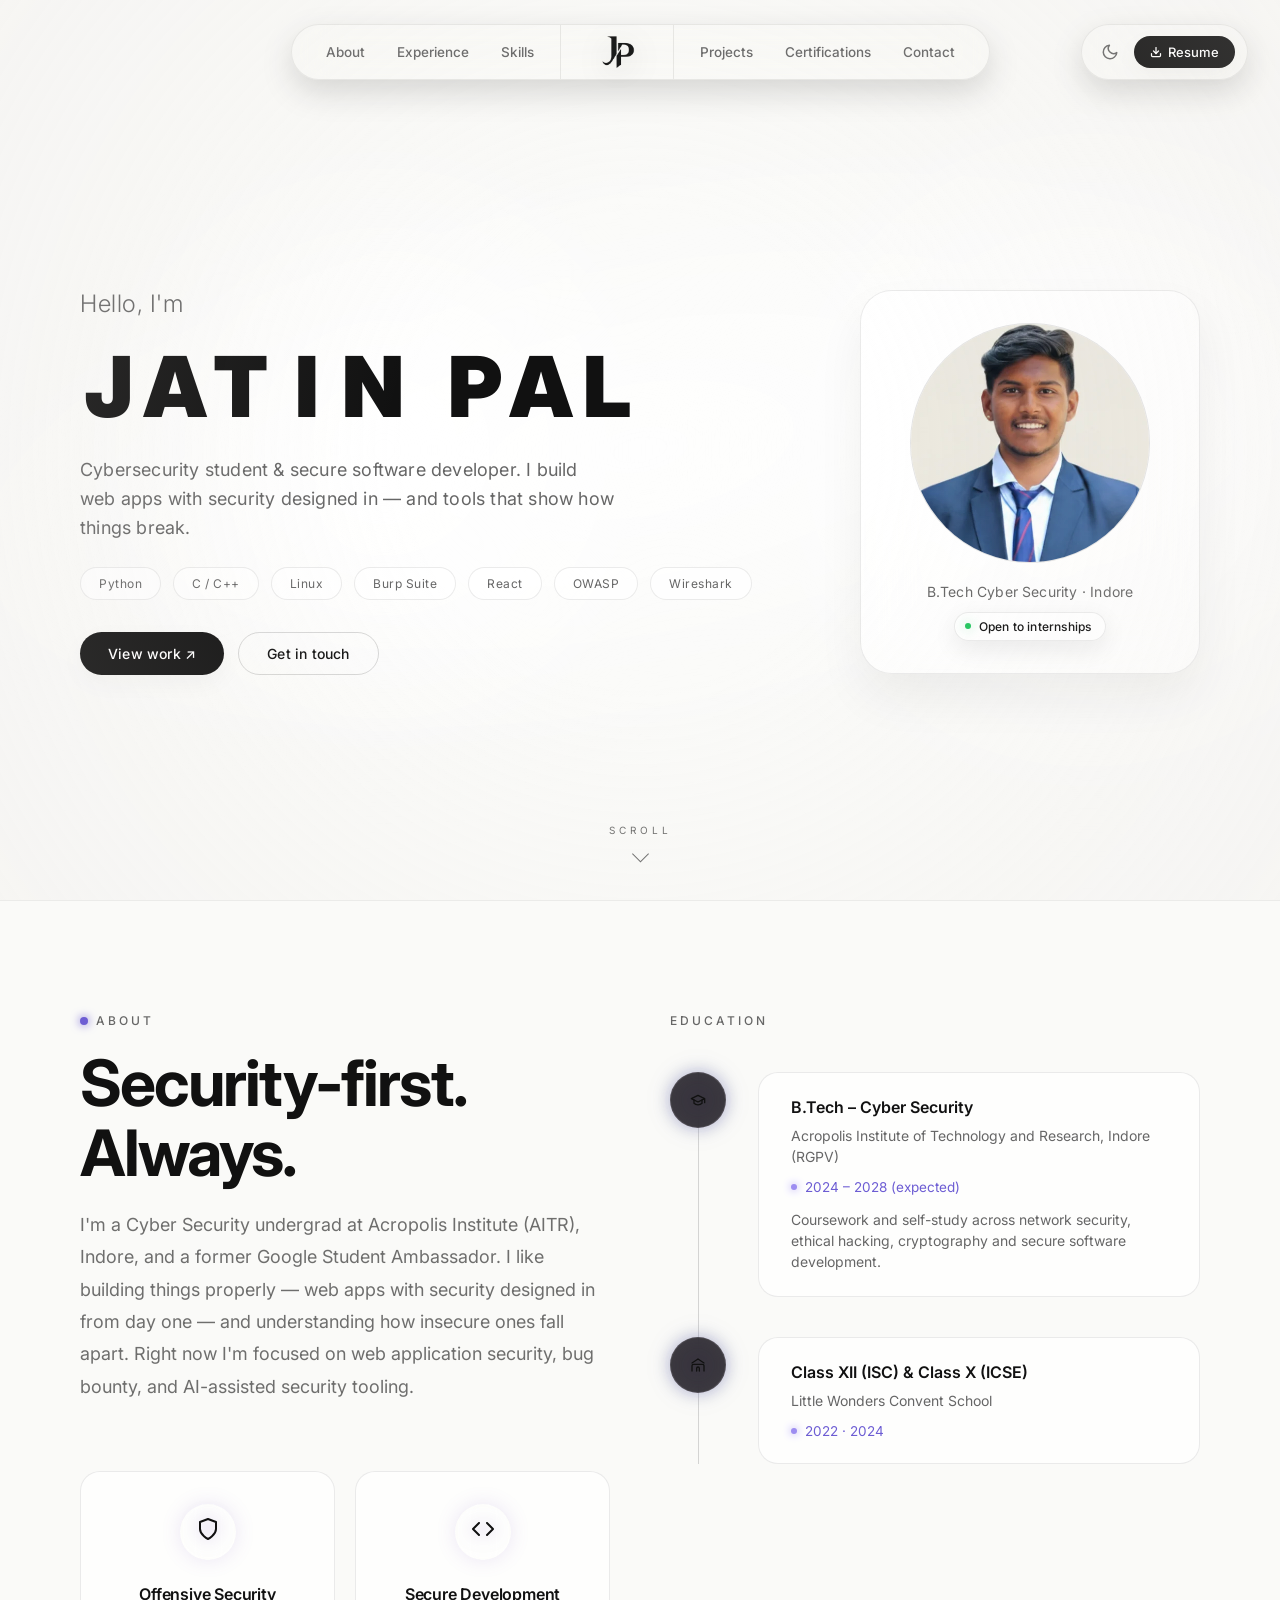
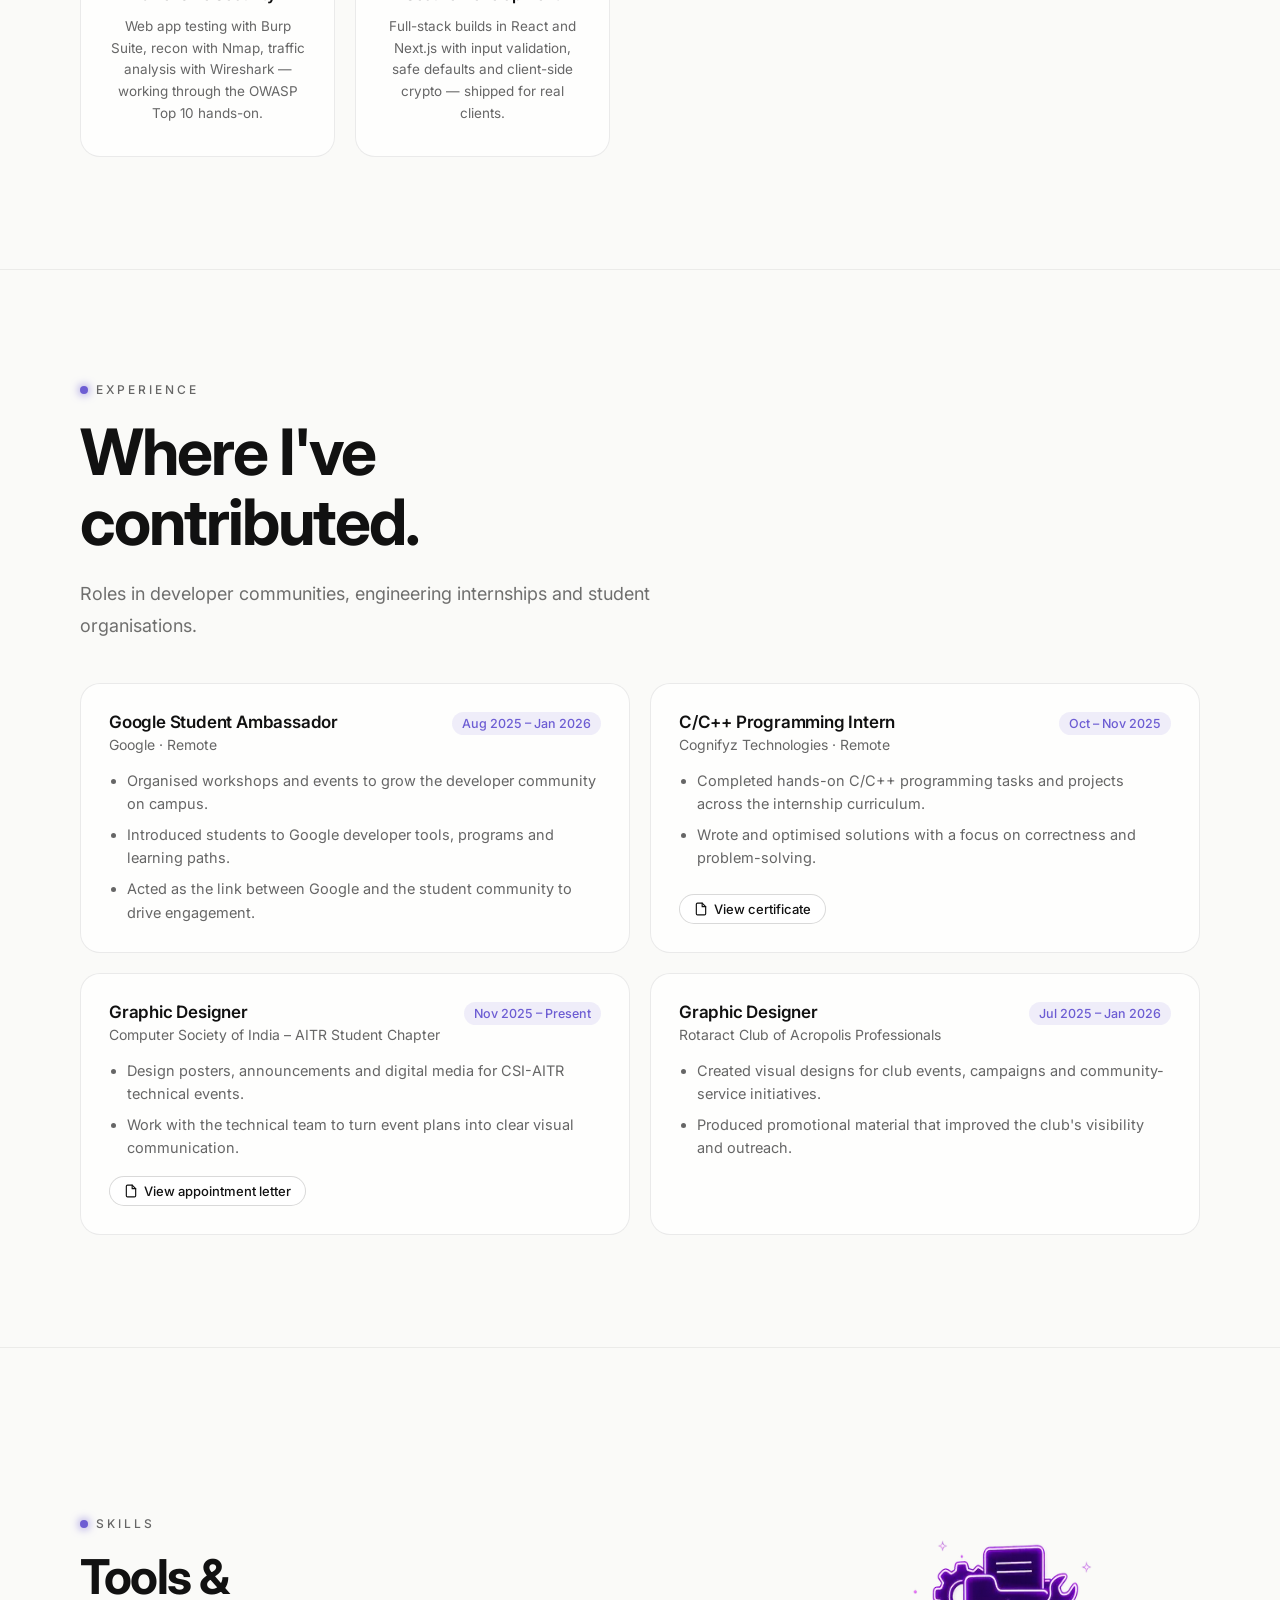
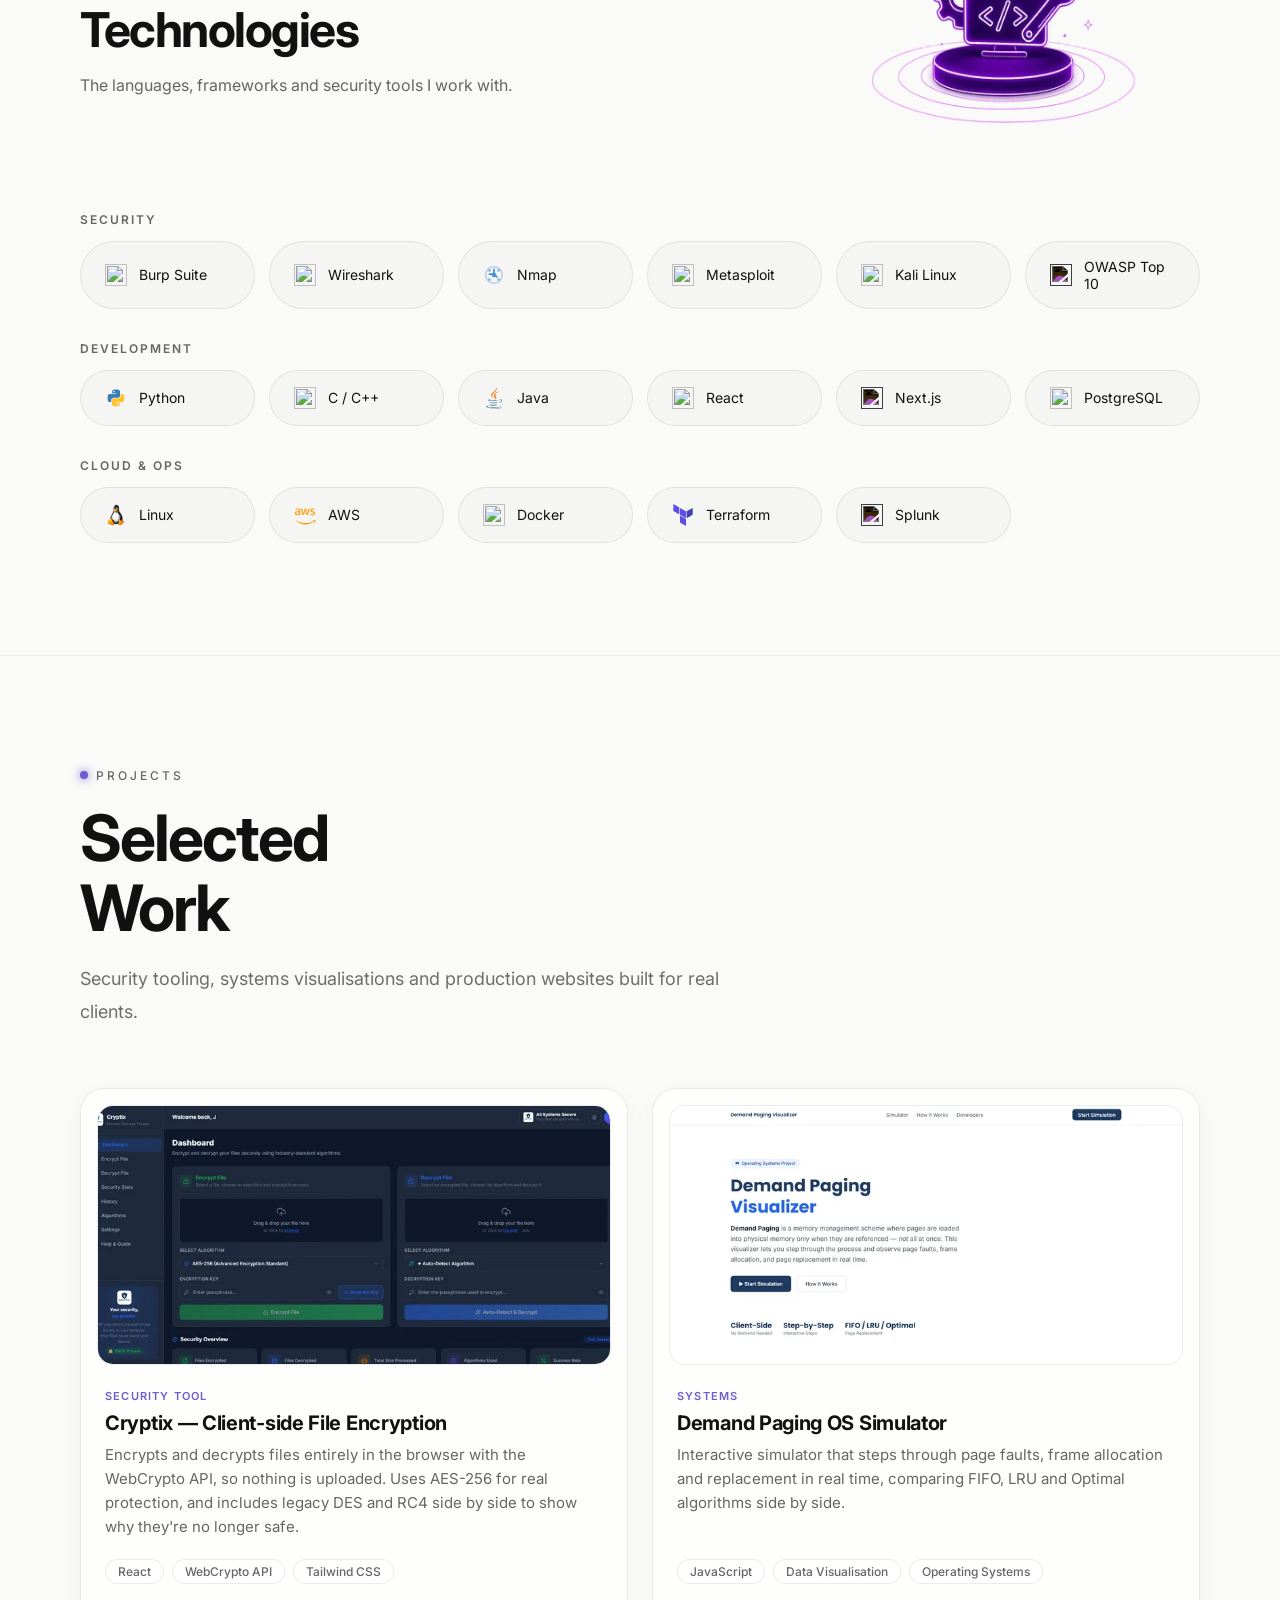
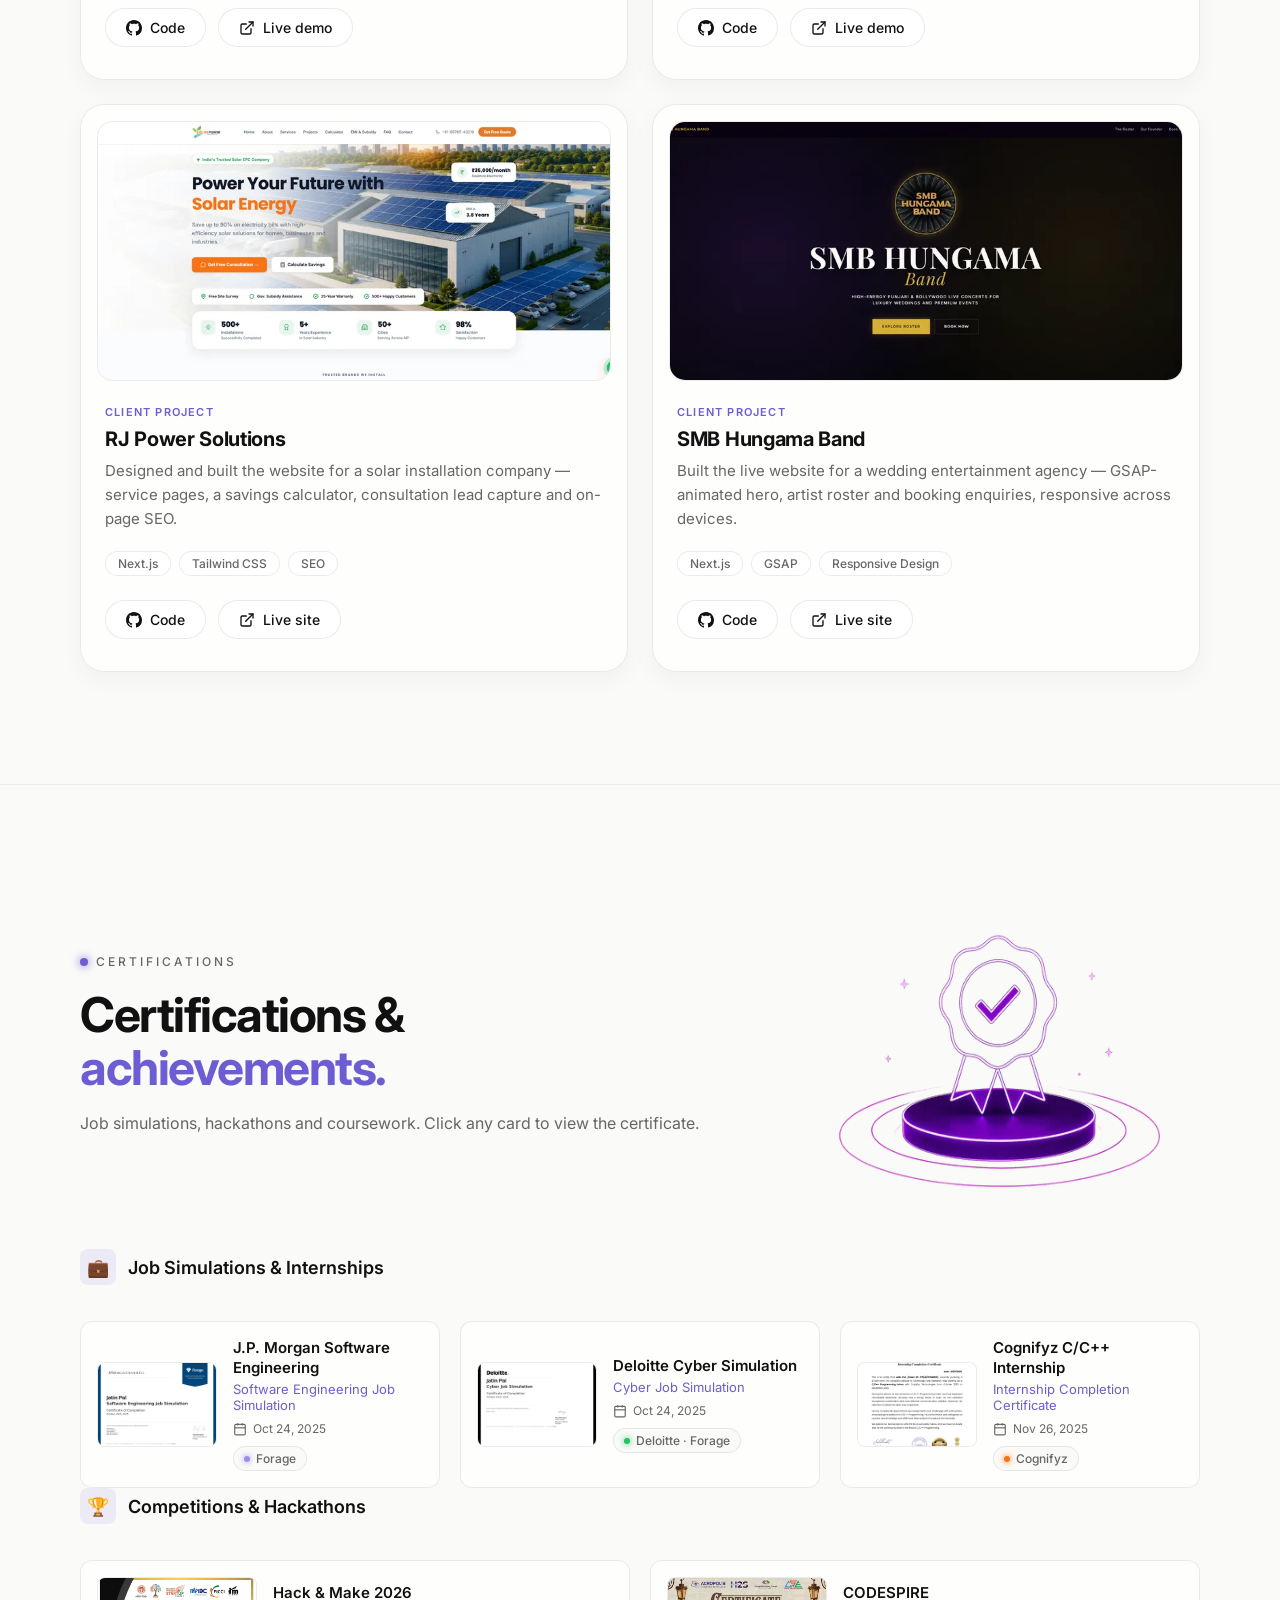
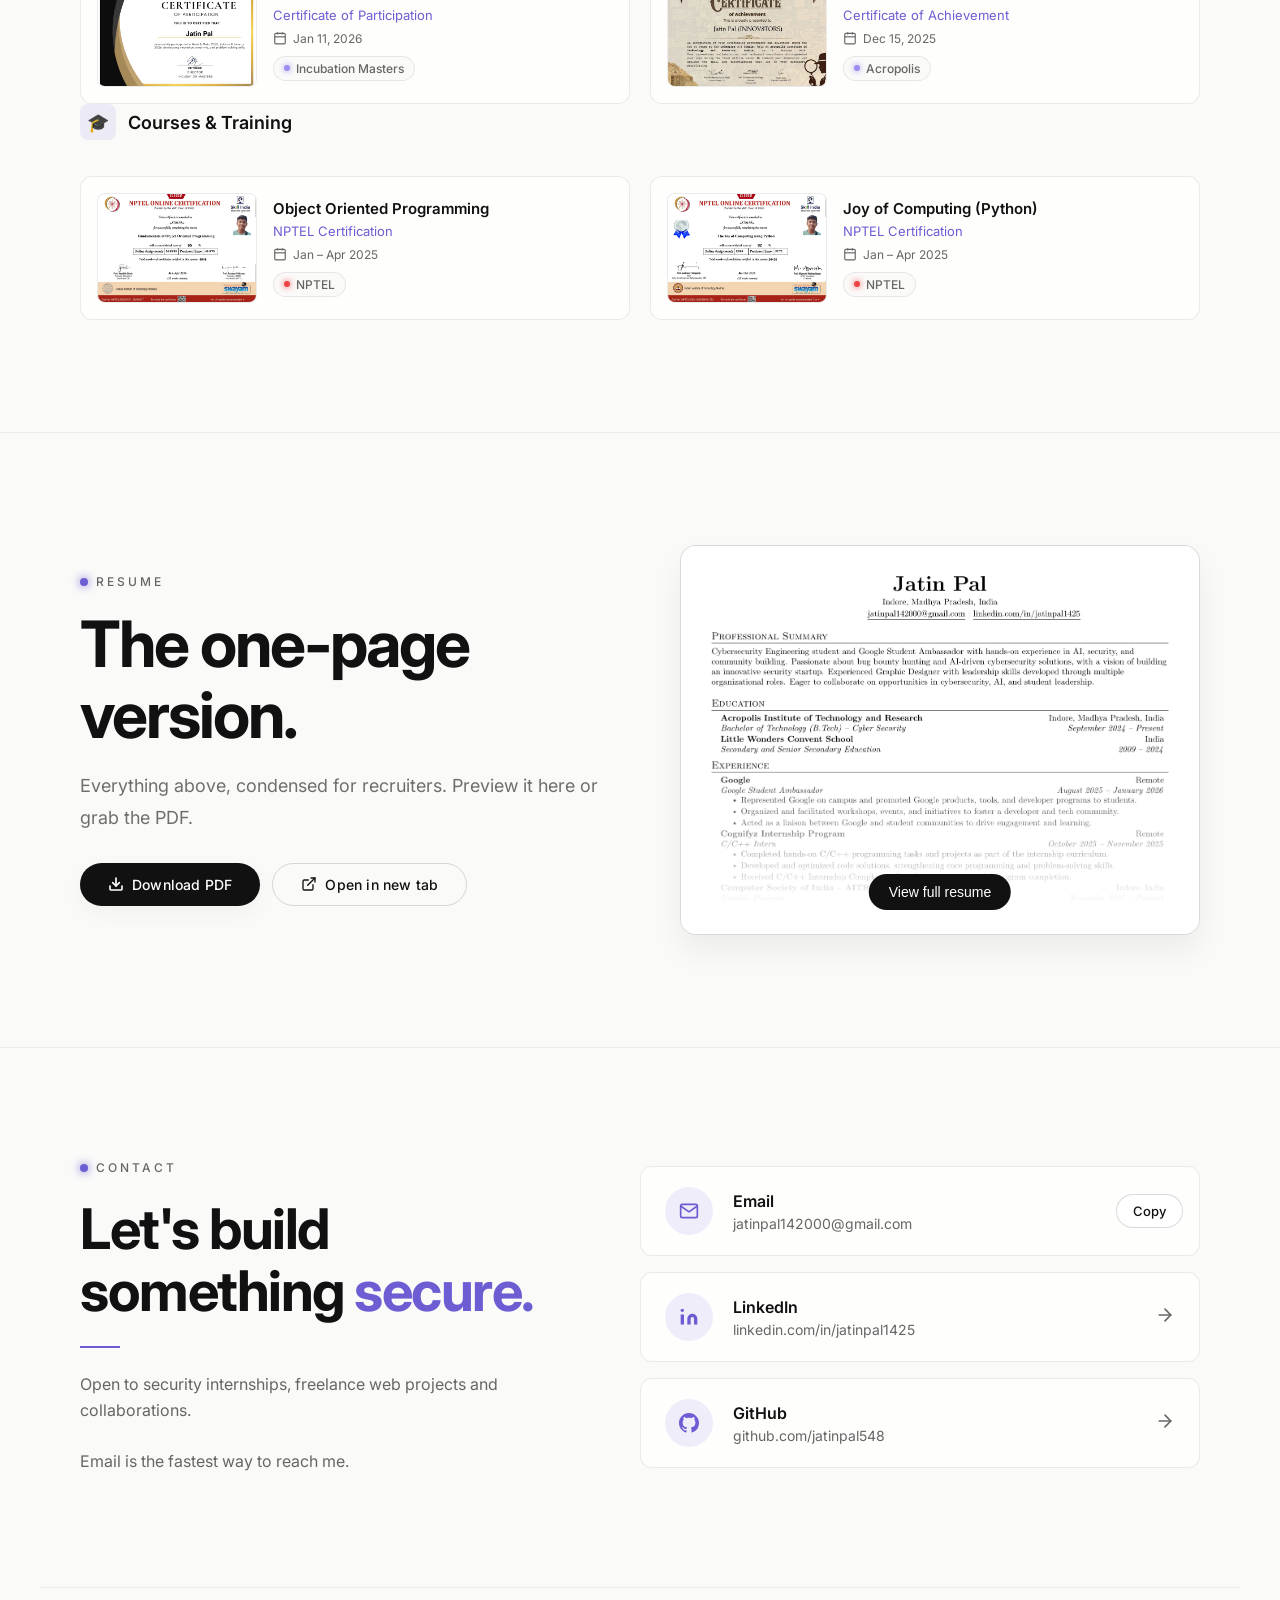
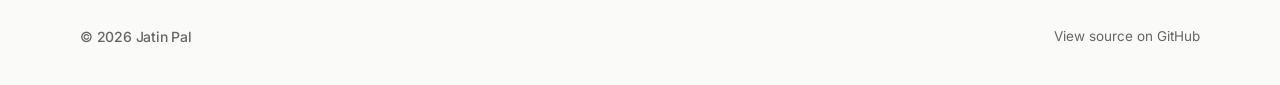
==== commit d49cd1e2: "Polish pass: hero layout and faster reveal, Experience section, grouped skills, rewritten project co" ====
--- a/index.html
+++ b/index.html
@@ -2,21 +2,74 @@
 <html lang="en" data-theme="light">
 
 <head>
-  <meta name="google-site-verification" content="2zLww29J8ElrtZwS1W6lv0k3P6UAtSq9HXE9gxAVf2o" />
   <meta charset="UTF-8" />
   <meta name="viewport" content="width=device-width, initial-scale=1.0" />
-  <title>Jatin Pal — Cyber Security Engineer</title>
-  <link rel="icon" type="image/webp" href="public/logo/jp-white.webp" />
+  <meta name="google-site-verification" content="2zLww29J8ElrtZwS1W6lv0k3P6UAtSq9HXE9gxAVf2o" />
+  <title>Jatin Pal — Cybersecurity Student &amp; Secure Software Developer</title>
   <meta name="description"
-    content="Jatin Pal — Cyber Security Engineer & Secure Software Developer. Penetration testing, secure development, cloud security." />
+    content="Jatin Pal — B.Tech Cyber Security student and Google Student Ambassador building secure web apps and security tools. Projects, experience, certifications and resume." />
+  <meta name="author" content="Jatin Pal" />
+  <meta name="theme-color" content="#FAFAF8" media="(prefers-color-scheme: light)" />
+  <meta name="theme-color" content="#0A0A0A" media="(prefers-color-scheme: dark)" />
+  <link rel="canonical" href="https://portfolio-jatinpal.vercel.app/" />
+
+  <!-- Social previews (LinkedIn, WhatsApp, X, Discord) -->
+  <meta property="og:type" content="website" />
+  <meta property="og:site_name" content="Jatin Pal" />
+  <meta property="og:title" content="Jatin Pal — Cybersecurity Student & Secure Software Developer" />
+  <meta property="og:description" content="Secure web apps, security tooling and client projects. B.Tech Cyber Security, Google Student Ambassador." />
+  <meta property="og:url" content="https://portfolio-jatinpal.vercel.app/" />
+  <meta property="og:image" content="https://portfolio-jatinpal.vercel.app/public/og-image.png" />
+  <meta property="og:image:width" content="1200" />
+  <meta property="og:image:height" content="630" />
+  <meta property="og:image:alt" content="Jatin Pal — Cybersecurity Student & Secure Software Developer" />
+  <meta name="twitter:card" content="summary_large_image" />
+  <meta name="twitter:title" content="Jatin Pal — Cybersecurity Student & Secure Software Developer" />
+  <meta name="twitter:description" content="Secure web apps, security tooling and client projects." />
+  <meta name="twitter:image" content="https://portfolio-jatinpal.vercel.app/public/og-image.png" />
+
+  <link rel="icon" type="image/png" sizes="32x32" href="public/favicon-32.png" />
+  <link rel="apple-touch-icon" href="public/apple-touch-icon.png" />
+
+  <!-- Apply saved theme before first paint (prevents light→dark flash) -->
+  <script>
+    (function () {
+      try {
+        var t = localStorage.getItem('jp-theme');
+        if (!t) t = window.matchMedia('(prefers-color-scheme: dark)').matches ? 'dark' : 'light';
+        document.documentElement.setAttribute('data-theme', t);
+      } catch (e) {}
+    })();
+  </script>
+
+  <!-- Structured data for search engines -->
+  <script type="application/ld+json">
+  {
+    "@context": "https://schema.org",
+    "@type": "Person",
+    "name": "Jatin Pal",
+    "url": "https://portfolio-jatinpal.vercel.app/",
+    "image": "https://portfolio-jatinpal.vercel.app/public/logo/photo.webp",
+    "jobTitle": "Cybersecurity Student & Secure Software Developer",
+    "email": "mailto:jatinpal142000@gmail.com",
+    "alumniOf": { "@type": "CollegeOrUniversity", "name": "Acropolis Institute of Technology and Research" },
+    "address": { "@type": "PostalAddress", "addressLocality": "Indore", "addressRegion": "Madhya Pradesh", "addressCountry": "IN" },
+    "sameAs": [
+      "https://www.linkedin.com/in/jatinpal1425",
+      "https://github.com/jatinpal548"
+    ]
+  }
+  </script>
+
   <!-- Non-render-blocking Google Fonts -->
   <link rel="preconnect" href="https://fonts.googleapis.com" />
   <link rel="preconnect" href="https://fonts.gstatic.com" crossorigin />
   <link rel="preload" href="https://fonts.googleapis.com/css2?family=Inter:wght@300;400;500;600;700;800;900&display=swap" as="style" onload="this.onload=null;this.rel='stylesheet'" />
   <noscript><link href="https://fonts.googleapis.com/css2?family=Inter:wght@300;400;500;600;700;800;900&display=swap" rel="stylesheet" /></noscript>
-  <!-- Preload critical above-the-fold images -->
+
+  <!-- Preload above-the-fold images (all tiny; logos are used by the name animation) -->
+  <link rel="preload" as="image" href="public/logo/photo.webp" fetchpriority="high" />
   <link rel="preload" as="image" href="public/logo/jp.webp" />
-  <link rel="preload" as="image" href="public/logo/photo.webp" />
   <link rel="preload" as="image" href="public/logo/java.svg" />
   <link rel="preload" as="image" href="public/logo/anthropic.webp" />
   <link rel="preload" as="image" href="public/logo/terraform.svg" />
@@ -27,147 +80,142 @@
   <link rel="preload" as="image" href="public/logo/linux.webp" />
 
   <link rel="stylesheet" href="style.css" />
-  
+
   <!-- Vercel Web Analytics -->
   <script>
     window.va = window.va || function () { (window.vaq = window.vaq || []).push(arguments); };
   </script>
   <script defer src="/_vercel/insights/script.js"></script>
+  <script src="main.js" defer></script>
 </head>
 
 <body>
+  <!-- Reusable icons -->
+  <svg width="0" height="0" style="position:absolute" aria-hidden="true">
+    <symbol id="i-github" viewBox="0 0 24 24"><path fill="currentColor" d="M12 0C5.37 0 0 5.37 0 12c0 5.31 3.435 9.795 8.205 11.385.6.105.825-.255.825-.57 0-.285-.015-1.23-.015-2.235-3.015.555-3.795-.735-4.035-1.41-.135-.345-.72-1.41-1.23-1.695-.42-.225-1.02-.78-.015-.795.945-.015 1.62.87 1.845 1.23 1.08 1.815 2.805 1.305 3.495.99.105-.78.42-1.305.765-1.605-2.67-.3-5.46-1.335-5.46-5.925 0-1.305.465-2.385 1.23-3.225-.12-.3-.54-1.53.12-3.18 0 0 1.005-.315 3.3 1.23.96-.27 1.98-.405 3-.405s2.04.135 3 .405c2.295-1.56 3.3-1.23 3.3-1.23.66 1.65.24 2.88.12 3.18.765.84 1.23 1.905 1.23 3.225 0 4.605-2.805 5.625-5.475 5.925.435.375.81 1.095.81 2.22 0 1.605-.015 2.895-.015 3.3 0 .315.225.69.825.57A12.02 12.02 0 0024 12c0-6.63-5.37-12-12-12z"/></symbol>
+    <symbol id="i-external" viewBox="0 0 24 24"><g fill="none" stroke="currentColor" stroke-width="2" stroke-linecap="round" stroke-linejoin="round"><path d="M18 13v6a2 2 0 0 1-2 2H5a2 2 0 0 1-2-2V8a2 2 0 0 1 2-2h6"/><polyline points="15 3 21 3 21 9"/><line x1="10" y1="14" x2="21" y2="3"/></g></symbol>
+    <symbol id="i-download" viewBox="0 0 24 24"><g fill="none" stroke="currentColor" stroke-width="2.5" stroke-linecap="round" stroke-linejoin="round"><path d="M21 15v4a2 2 0 01-2 2H5a2 2 0 01-2-2v-4"/><polyline points="7 10 12 15 17 10"/><line x1="12" y1="15" x2="12" y2="3"/></g></symbol>
+    <symbol id="i-calendar" viewBox="0 0 24 24"><g fill="none" stroke="currentColor" stroke-width="2"><rect x="3" y="4" width="18" height="18" rx="2" ry="2"/><line x1="16" y1="2" x2="16" y2="6"/><line x1="8" y1="2" x2="8" y2="6"/><line x1="3" y1="10" x2="21" y2="10"/></g></symbol>
+    <symbol id="i-arrow" viewBox="0 0 24 24"><g fill="none" stroke="currentColor" stroke-width="2" stroke-linecap="round" stroke-linejoin="round"><line x1="5" y1="12" x2="19" y2="12"/><polyline points="12 5 19 12 12 19"/></g></symbol>
+    <symbol id="i-doc" viewBox="0 0 24 24"><g fill="none" stroke="currentColor" stroke-width="2" stroke-linecap="round" stroke-linejoin="round"><path d="M14 2H6a2 2 0 0 0-2 2v16a2 2 0 0 0 2 2h12a2 2 0 0 0 2-2V8z"/><polyline points="14 2 14 8 20 8"/></g></symbol>
+  </svg>
+
+  <a href="#main-content" class="skip-link">Skip to content</a>
 
   <!-- ═══════════ NAVBAR — floating pill ═══════════ -->
   <div id="nav-container">
-    <!-- Desktop Utility controls: theme toggle + resume -->
     <div id="nav-utils-desktop" class="desktop-only">
       <button class="theme-toggle" aria-label="Toggle light/dark theme"></button>
       <a href="public/Jatin_Pal_Resume.pdf" download="Jatin_Pal_Resume.pdf" class="resume-btn" aria-label="Download resume PDF">
-        <svg width="12" height="12" viewBox="0 0 24 24" fill="none" stroke="currentColor" stroke-width="2.5"
-          stroke-linecap="round" stroke-linejoin="round">
-          <path d="M21 15v4a2 2 0 01-2 2H5a2 2 0 01-2-2v-4" />
-          <polyline points="7 10 12 15 17 10" />
-          <line x1="12" y1="15" x2="12" y2="3" />
-        </svg>
+        <svg width="12" height="12"><use href="#i-download" /></svg>
         Resume
       </a>
     </div>
 
-    <nav id="navbar" role="navigation" aria-label="Main navigation">
-    <div class="nav-inner">
-      <div class="nav-group nav-left-group">
-        <a href="#home" class="nav-link active" data-section="home">Home</a>
-        <a href="#about" class="nav-link" data-section="about">About</a>
-        <a href="#skills" class="nav-link" data-section="skills">Skills</a>
-      </div>
-      <a href="#home" id="nav-jp" aria-label="Scroll to top">
-        <img src="public/logo/jp.webp" id="nav-logo-img" alt="JP" width="64" height="64" />
-      </a>
-      <div class="nav-group nav-right-group">
-        <a href="#projects" class="nav-link" data-section="projects">Projects</a>
-        <a href="#certifications" class="nav-link" data-section="certifications">Certifications</a>
-        <a href="#contact" class="nav-link" data-section="contact">Contact</a>
-      </div>
-
-      <!-- Utility controls: theme toggle + resume -->
-      <div id="nav-utils-mobile" class="mobile-only" style="display: none;">
-        <button class="theme-toggle" aria-label="Toggle light/dark theme"></button>
-        <div class="nav-divider"></div>
-        <a href="public/Jatin_Pal_Resume.pdf" download="Jatin_Pal_Resume.pdf" class="resume-btn" aria-label="Download resume PDF">
-          <svg width="12" height="12" viewBox="0 0 24 24" fill="none" stroke="currentColor" stroke-width="2.5"
-            stroke-linecap="round" stroke-linejoin="round">
-            <path d="M21 15v4a2 2 0 01-2 2H5a2 2 0 01-2-2v-4" />
-            <polyline points="7 10 12 15 17 10" />
-            <line x1="12" y1="15" x2="12" y2="3" />
+    <nav id="navbar" aria-label="Main navigation">
+      <div class="nav-inner">
+        <div class="nav-group nav-left-group">
+          <a href="#about" class="nav-link" data-section="about">About</a>
+          <a href="#experience" class="nav-link" data-section="experience">Experience</a>
+          <a href="#skills" class="nav-link" data-section="skills">Skills</a>
+        </div>
+        <a href="#home" id="nav-jp" aria-label="Back to top">
+          <img src="public/logo/jp.webp" id="nav-logo-img" alt="JP" width="64" height="64" />
+        </a>
+        <div class="nav-group nav-right-group">
+          <a href="#projects" class="nav-link" data-section="projects">Projects</a>
+          <a href="#certifications" class="nav-link" data-section="certifications">Certifications</a>
+          <a href="#contact" class="nav-link" data-section="contact">Contact</a>
+        </div>
+
+        <div id="nav-utils-mobile" class="mobile-only" style="display: none;">
+          <button class="theme-toggle" aria-label="Toggle light/dark theme"></button>
+          <div class="nav-divider"></div>
+          <a href="public/Jatin_Pal_Resume.pdf" download="Jatin_Pal_Resume.pdf" class="resume-btn" aria-label="Download resume PDF">
+            <svg width="12" height="12"><use href="#i-download" /></svg>
+            Resume
+          </a>
+        </div>
+
+        <button id="hamburger-btn" aria-label="Open menu" aria-expanded="false" aria-controls="mobile-menu" onclick="toggleMobileMenu()">
+          <svg width="24" height="24" viewBox="0 0 24 24" fill="none" stroke="currentColor" stroke-width="2">
+            <line x1="3" y1="12" x2="21" y2="12"></line>
+            <line x1="3" y1="6" x2="21" y2="6"></line>
+            <line x1="3" y1="18" x2="21" y2="18"></line>
           </svg>
-          Resume
-        </a>
-      </div>
-
-      <button id="hamburger-btn" aria-label="Menu" onclick="toggleMobileMenu()">
-        <svg width="24" height="24" viewBox="0 0 24 24" fill="none" stroke="currentColor" stroke-width="2">
-          <line x1="3" y1="12" x2="21" y2="12"></line>
-          <line x1="3" y1="6" x2="21" y2="6"></line>
-          <line x1="3" y1="18" x2="21" y2="18"></line>
-        </svg>
-      </button>
-    </div>
-  </nav>
+        </button>
+      </div>
+    </nav>
   </div>
 
-  <!-- Mobile Menu -->
   <div id="mobile-menu">
-    <a href="#home" class="mobile-link" onclick="toggleMobileMenu()">Home</a>
     <a href="#about" class="mobile-link" onclick="toggleMobileMenu()">About</a>
+    <a href="#experience" class="mobile-link" onclick="toggleMobileMenu()">Experience</a>
     <a href="#skills" class="mobile-link" onclick="toggleMobileMenu()">Skills</a>
     <a href="#projects" class="mobile-link" onclick="toggleMobileMenu()">Projects</a>
     <a href="#certifications" class="mobile-link" onclick="toggleMobileMenu()">Certifications</a>
     <a href="#contact" class="mobile-link" onclick="toggleMobileMenu()">Contact</a>
   </div>
 
-
-  <!-- ═══════════ HOME / HERO ═══════════ -->
   <main id="main-content">
-  <section id="home" aria-label="Hero">
+  <!-- ═══════════ HERO ═══════════ -->
+  <section id="home" aria-label="Introduction">
     <div class="hero-light"></div>
     <div class="hero-text-glow"></div>
     <div class="hero-card-glow"></div>
 
     <div id="hero-content">
-      <!-- LEFT -->
       <div id="hero-left">
         <div id="greeting">Hello, I'm</div>
-        <div id="logo-row" role="img" aria-label="Jatin Pal">
-          <div class="cell" data-letter="J" data-logo="public/logo/java.svg" id="cell-0"></div>
-          <div class="cell" data-letter="A" data-logo="public/logo/anthropic.webp" id="cell-1"></div>
-          <div class="cell" data-letter="T" data-logo="public/logo/terraform.svg" id="cell-2"></div>
-          <div class="cell" data-letter="I" data-logo="public/logo/i.webp" id="cell-3"></div>
-          <div class="cell" data-letter="N" data-logo="public/logo/nextjs-light.svg" id="cell-4"></div>
+        <h1 class="visually-hidden">Jatin Pal</h1>
+        <div id="logo-row" aria-hidden="true">
+          <div class="cell" data-letter="J" data-logo="public/logo/java.svg"></div>
+          <div class="cell" data-letter="A" data-logo="public/logo/anthropic.webp" id="cell-anthropic"></div>
+          <div class="cell" data-letter="T" data-logo="public/logo/terraform.svg"></div>
+          <div class="cell" data-letter="I" data-logo="public/logo/i.webp"></div>
+          <div class="cell" data-letter="N" data-logo="public/logo/nextjs-light.svg"></div>
           <div class="cell space-cell"></div>
-          <div class="cell" data-letter="P" data-logo="public/logo/python.svg" id="cell-5"></div>
-          <div class="cell" data-letter="A" data-logo="public/logo/antigravity.webp" id="cell-6"></div>
-          <div class="cell" data-letter="L" data-logo="public/logo/linux.webp" id="cell-7"></div>
-        </div>
-        <div id="subtitle">Cyber Security Engineer &amp; Secure Software Developer</div>
-        <div id="tags" aria-label="Skills">
+          <div class="cell" data-letter="P" data-logo="public/logo/python.svg"></div>
+          <div class="cell" data-letter="A" data-logo="public/logo/antigravity.webp"></div>
+          <div class="cell" data-letter="L" data-logo="public/logo/linux.webp"></div>
+        </div>
+        <p id="subtitle">Cybersecurity student &amp; secure software developer. I build web apps with security designed in — and tools that show how things break.</p>
+        <div id="tags" aria-label="Core skills">
           <span class="tag">Python</span>
-          <span class="tag">Java</span>
+          <span class="tag">C / C++</span>
           <span class="tag">Linux</span>
           <span class="tag">Burp Suite</span>
           <span class="tag">React</span>
           <span class="tag">OWASP</span>
           <span class="tag">Wireshark</span>
         </div>
-      </div>
-
-      <!-- RIGHT: Profile card -->
-      <div id="hero-right" aria-hidden="true">
+        <div id="cta-row">
+          <a href="#projects" class="cta-btn cta-primary">View work ↗</a>
+          <a href="#contact" class="cta-btn cta-secondary">Get in touch</a>
+        </div>
+      </div>
+
+      <div id="hero-right">
         <div id="photo-card">
           <div id="photo-avatar">
-            <img src="public/logo/photo.webp" alt="Jatin Pal" class="avatar-img" width="240" height="240" fetchpriority="high" />
-            <div style="display:flex; flex-direction:column; align-items:center;">
-              <div class="avatar-name">Jatin Pal</div>
-              <div class="avatar-role">Cyber Security Engineer</div>
+            <img src="public/logo/photo.webp" alt="Portrait of Jatin Pal" class="avatar-img" width="240" height="240" fetchpriority="high" />
+            <div class="photo-meta">
+              <div class="avatar-role">B.Tech Cyber Security · Indore</div>
               <div class="photo-badge">
                 <div class="badge-dot"></div>
-                Available for work
+                Open to internships
               </div>
             </div>
           </div>
         </div>
-        <div id="cta-row">
-          <a href="#projects" class="cta-btn cta-primary">View Work ↗</a>
-          <a href="#contact" class="cta-btn cta-secondary">Contact</a>
-        </div>
-      </div>
+      </div>
+    </div>
+
+    <div id="scroll-hint" aria-hidden="true">
+      <span>Scroll</span>
+      <div class="arrow"></div>
     </div>
   </section>
-
-  <!-- Scroll hint -->
-  <div id="scroll-hint" aria-hidden="true">
-    <span>Scroll</span>
-    <div class="arrow"></div>
-  </div>
 
   <hr class="section-divider" />
 
@@ -175,67 +223,128 @@
   <section id="about">
     <div class="section-wrap">
       <div class="about-layout">
-        <!-- LEFT COLUMN -->
         <div class="about-left">
-          <div class="section-label"><span class="label-dot"></span> ABOUT</div>
+          <div class="section-label"><span class="label-dot"></span> About</div>
           <h2 class="section-title">Security-first.<br />Always.</h2>
           <p class="section-body">
-            I'm a Cyber Security Engineer and Secure Software Developer with a passion for building
-            resilient systems and breaking insecure ones. My work spans penetration testing, secure
-            application development, threat modeling, and cloud security — always with a focus on
-            real-world impact.
+            I'm a Cyber Security undergrad at Acropolis Institute (AITR), Indore, and a former Google Student
+            Ambassador. I like building things properly — web apps with security designed in from day one — and
+            understanding how insecure ones fall apart. Right now I'm focused on web application security,
+            bug bounty, and AI-assisted security tooling.
           </p>
           <div class="card-grid">
             <div class="card">
               <div class="card-icon-wrap"><span class="card-icon"><svg width="24" height="24" viewBox="0 0 24 24" fill="none" stroke="currentColor" stroke-width="2" stroke-linecap="round" stroke-linejoin="round"><path d="M12 22s8-4 8-10V5l-8-3-8 3v7c0 6 8 10 8 10z"></path></svg></span></div>
-              <div class="card-title">Security Engineering</div>
-              <div class="card-text">Penetration testing, vulnerability research, and secure architecture design for production systems and critical infrastructure.</div>
+              <h3 class="card-title">Offensive Security</h3>
+              <p class="card-text">Web app testing with Burp Suite, recon with Nmap, traffic analysis with Wireshark — working through the OWASP Top 10 hands-on.</p>
             </div>
             <div class="card">
-              <div class="card-icon-wrap"><span class="card-icon"><svg width="24" height="24" viewBox="0 0 24 24" fill="none" stroke="currentColor" stroke-width="2" stroke-linecap="round" stroke-linejoin="round"><circle cx="12" cy="12" r="3"></circle><path d="M19.4 15a1.65 1.65 0 0 0 .33 1.82l.06.06a2 2 0 0 1 0 2.83 2 2 0 0 1-2.83 0l-.06-.06a1.65 1.65 0 0 0-1.82-.33 1.65 1.65 0 0 0-1 1.51V21a2 2 0 0 1-2 2 2 2 0 0 1-2-2v-.09A1.65 1.65 0 0 0 9 19.4a1.65 1.65 0 0 0-1.82.33l-.06.06a2 2 0 0 1-2.83 0 2 2 0 0 1 0-2.83l.06-.06a1.65 1.65 0 0 0 .33-1.82 1.65 1.65 0 0 0-1.51-1H3a2 2 0 0 1-2-2 2 2 0 0 1 2-2h.09A1.65 1.65 0 0 0 4.6 9a1.65 1.65 0 0 0-.33-1.82l-.06-.06a2 2 0 0 1 0-2.83 2 2 0 0 1 2.83 0l.06.06a1.65 1.65 0 0 0 1.82.33H9a1.65 1.65 0 0 0 1-1.51V3a2 2 0 0 1 2-2 2 2 0 0 1 2 2v.09a1.65 1.65 0 0 0 1 1.51 1.65 1.65 0 0 0 1.82-.33l.06-.06a2 2 0 0 1 2.83 0 2 2 0 0 1 0 2.83l-.06.06a1.65 1.65 0 0 0-.33 1.82V9a1.65 1.65 0 0 0 1.51 1H21a2 2 0 0 1 2 2 2 2 0 0 1-2 2h-.09a1.65 1.65 0 0 0-1.51 1z"></path></svg></span></div>
-              <div class="card-title">Secure Development</div>
-              <div class="card-text">Full-stack development with security embedded from day one — threat modeling, OWASP compliance, and security code review.</div>
-            </div>
-
-          </div>
-        </div>
-
-        <!-- RIGHT COLUMN -->
+              <div class="card-icon-wrap"><span class="card-icon"><svg width="24" height="24" viewBox="0 0 24 24" fill="none" stroke="currentColor" stroke-width="2" stroke-linecap="round" stroke-linejoin="round"><polyline points="16 18 22 12 16 6"></polyline><polyline points="8 6 2 12 8 18"></polyline></svg></span></div>
+              <h3 class="card-title">Secure Development</h3>
+              <p class="card-text">Full-stack builds in React and Next.js with input validation, safe defaults and client-side crypto — shipped for real clients.</p>
+            </div>
+          </div>
+        </div>
+
         <div class="about-right">
-          <div class="section-label" style="margin-top: 12px;">EDUCATION</div>
+          <div class="section-label">Education</div>
           <div class="timeline">
-            <!-- connecting line -->
             <div class="timeline-line"></div>
-            
             <div class="timeline-item">
               <div class="timeline-icon-badge"><svg width="16" height="16" viewBox="0 0 24 24" fill="none" stroke="currentColor" stroke-width="2" stroke-linecap="round" stroke-linejoin="round"><path d="M22 10v6M2 10l10-5 10 5-10 5z"/><path d="M6 12v5c3 3 9 3 12 0v-5"/></svg></div>
               <div class="timeline-content card">
-                <div class="timeline-title">Bachelor of Technology (B.Tech) – Cyber Security</div>
-                <div class="timeline-org">Acropolis Institute of Technology and Research, Indore (RGPV Affiliated)</div>
-                <div class="timeline-status"><span class="status-dot"></span> Expected Graduation: 2028</div>
-                <div class="timeline-org" style="margin-top: 16px;">Currently pursuing a Bachelor's degree in Cyber Security with a strong interest in network security, ethical hacking, secure software development, and modern cybersecurity technologies.</div>
+                <h3 class="timeline-title">B.Tech – Cyber Security</h3>
+                <div class="timeline-org">Acropolis Institute of Technology and Research, Indore (RGPV)</div>
+                <div class="timeline-status"><span class="status-dot"></span> 2024 – 2028 (expected)</div>
+                <div class="timeline-org timeline-desc">Coursework and self-study across network security, ethical hacking, cryptography and secure software development.</div>
               </div>
             </div>
-
             <div class="timeline-item">
               <div class="timeline-icon-badge"><svg width="16" height="16" viewBox="0 0 24 24" fill="none" stroke="currentColor" stroke-width="2" stroke-linecap="round" stroke-linejoin="round"><path d="M3 21v-8a2 2 0 0 1 2-2h14a2 2 0 0 1 2 2v8"/><path d="M10 21v-4a2 2 0 0 1 2-2h0a2 2 0 0 1 2 2v4"/><path d="M12 3l9 6-9-6-9 6"/></svg></div>
               <div class="timeline-content card">
-                <div class="timeline-title">Higher Secondary (Class XII)</div>
-                <div class="timeline-org">Little Wonders Convent School<br/>ISC Board</div>
-                <div class="timeline-status"><span class="status-dot"></span> Passed in 2024</div>
+                <h3 class="timeline-title">Class XII (ISC) &amp; Class X (ICSE)</h3>
+                <div class="timeline-org">Little Wonders Convent School</div>
+                <div class="timeline-status"><span class="status-dot"></span> 2022 · 2024</div>
               </div>
             </div>
-
-            <div class="timeline-item">
-              <div class="timeline-icon-badge"><svg width="16" height="16" viewBox="0 0 24 24" fill="none" stroke="currentColor" stroke-width="2" stroke-linecap="round" stroke-linejoin="round"><path d="M4 19.5v-15A2.5 2.5 0 0 1 6.5 2H20v20H6.5a2.5 2.5 0 0 1 0-5H20"/></svg></div>
-              <div class="timeline-content card">
-                <div class="timeline-title">Secondary School (Class X)</div>
-                <div class="timeline-org">Little Wonders Convent School<br/>ICSE Board</div>
-                <div class="timeline-status"><span class="status-dot"></span> Passed in 2022</div>
-              </div>
-            </div>
-          </div>
-        </div>
+          </div>
+        </div>
+      </div>
+    </div>
+  </section>
+
+  <hr class="section-divider" />
+
+  <!-- ═══════════ EXPERIENCE ═══════════ -->
+  <section id="experience">
+    <div class="section-wrap">
+      <div class="section-label"><span class="label-dot"></span> Experience</div>
+      <h2 class="section-title">Where I've<br />contributed.</h2>
+      <p class="section-body">Roles in developer communities, engineering internships and student organisations.</p>
+
+      <div class="exp-grid">
+        <article class="exp-card card">
+          <div class="exp-head">
+            <div>
+              <h3 class="exp-role">Google Student Ambassador</h3>
+              <div class="exp-org">Google · Remote</div>
+            </div>
+            <span class="exp-date">Aug 2025 – Jan 2026</span>
+          </div>
+          <ul class="exp-points">
+            <li>Organised workshops and events to grow the developer community on campus.</li>
+            <li>Introduced students to Google developer tools, programs and learning paths.</li>
+            <li>Acted as the link between Google and the student community to drive engagement.</li>
+          </ul>
+        </article>
+
+        <article class="exp-card card">
+          <div class="exp-head">
+            <div>
+              <h3 class="exp-role">C/C++ Programming Intern</h3>
+              <div class="exp-org">Cognifyz Technologies · Remote</div>
+            </div>
+            <span class="exp-date">Oct – Nov 2025</span>
+          </div>
+          <ul class="exp-points">
+            <li>Completed hands-on C/C++ programming tasks and projects across the internship curriculum.</li>
+            <li>Wrote and optimised solutions with a focus on correctness and problem-solving.</li>
+          </ul>
+          <button type="button" class="exp-link" data-cert="public/certificates/cognifyz-internship.webp" data-cert-alt="Cognifyz internship completion certificate">
+            <svg width="14" height="14"><use href="#i-doc" /></svg> View certificate
+          </button>
+        </article>
+
+        <article class="exp-card card">
+          <div class="exp-head">
+            <div>
+              <h3 class="exp-role">Graphic Designer</h3>
+              <div class="exp-org">Computer Society of India – AITR Student Chapter</div>
+            </div>
+            <span class="exp-date">Nov 2025 – Present</span>
+          </div>
+          <ul class="exp-points">
+            <li>Design posters, announcements and digital media for CSI-AITR technical events.</li>
+            <li>Work with the technical team to turn event plans into clear visual communication.</li>
+          </ul>
+          <button type="button" class="exp-link" data-cert="public/certificates/csi-graphic-designer.webp" data-cert-alt="CSI AITR appointment letter">
+            <svg width="14" height="14"><use href="#i-doc" /></svg> View appointment letter
+          </button>
+        </article>
+
+        <article class="exp-card card">
+          <div class="exp-head">
+            <div>
+              <h3 class="exp-role">Graphic Designer</h3>
+              <div class="exp-org">Rotaract Club of Acropolis Professionals</div>
+            </div>
+            <span class="exp-date">Jul 2025 – Jan 2026</span>
+          </div>
+          <ul class="exp-points">
+            <li>Created visual designs for club events, campaigns and community-service initiatives.</li>
+            <li>Produced promotional material that improved the club's visibility and outreach.</li>
+          </ul>
+        </article>
       </div>
     </div>
   </section>
@@ -247,33 +356,42 @@
     <div class="section-wrap">
       <div class="cert-header-new">
         <div class="cert-header-left">
-          <div class="section-label"><div class="label-dot"></div> Skills</div>
+          <div class="section-label"><span class="label-dot"></span> Skills</div>
           <h2 class="section-title">Tools &amp;<br />Technologies</h2>
-          <p class="section-body" style="margin-bottom: 0;">
-            A curated set of technologies I use to build and secure modern systems at every layer of the stack.
-          </p>
+          <p class="section-body">The languages, frameworks and security tools I work with.</p>
         </div>
         <div class="cert-header-right">
-          <img src="public/graphics/tools.webp" alt="Tools Graphic" width="400" height="300" loading="lazy" />
-        </div>
-      </div>
+          <img src="public/graphics/tools.webp" alt="" width="400" height="300" loading="lazy" />
+        </div>
+      </div>
+
+      <h3 class="skill-group-title">Security</h3>
       <div class="skills-grid">
-        <div class="skill-chip"><img src="public/logo/python.svg" alt="Python" class="skill-logo" width="22" height="22" /> Python</div>
-        <div class="skill-chip"><img src="public/logo/java.svg" alt="Java" class="skill-logo" width="22" height="22" /> Java</div>
-        <div class="skill-chip"><img src="public/logo/linux.webp" alt="Linux" class="skill-logo" width="22" height="22" /> Linux</div>
-        <div class="skill-chip"><img src="https://cdn.simpleicons.org/react/61DAFB" alt="React" class="skill-logo" /> React</div>
-        <div class="skill-chip"><img src="https://cdn.simpleicons.org/nextdotjs/ffffff" alt="Next.js" class="skill-logo" /> Next.js</div>
-        <div class="skill-chip"><img src="https://cdn.simpleicons.org/burpsuite/FF6633" alt="Burp Suite" class="skill-logo" /> Burp Suite</div>
-        <div class="skill-chip"><img src="https://cdn.simpleicons.org/wireshark/1679A7" alt="Wireshark" class="skill-logo" /> Wireshark</div>
-        <div class="skill-chip"><img src="https://cdn.simpleicons.org/owasp/ffffff" alt="OWASP" class="skill-logo" /> OWASP</div>
-        <div class="skill-chip"><img src="public/logo/nmap.svg" alt="Nmap" class="skill-logo" width="22" height="22" /> Nmap</div>
-        <div class="skill-chip"><img src="https://cdn.simpleicons.org/metasploit/005596" alt="Metasploit" class="skill-logo" /> Metasploit</div>
-        <div class="skill-chip"><img src="public/logo/aws.svg" alt="AWS" class="skill-logo" width="22" height="22" /> AWS</div>
-        <div class="skill-chip"><img src="https://cdn.simpleicons.org/docker/2496ED" alt="Docker" class="skill-logo" /> Docker</div>
-        <div class="skill-chip"><img src="public/logo/terraform.svg" alt="Terraform" class="skill-logo" /> Terraform</div>
-        <div class="skill-chip"><img src="https://cdn.simpleicons.org/kalilinux/557C94" alt="Kali Linux" class="skill-logo" /> Kali Linux</div>
-        <div class="skill-chip"><img src="https://cdn.simpleicons.org/splunk/ffffff" alt="Splunk" class="skill-logo" /> Splunk</div>
-        <div class="skill-chip"><img src="https://cdn.simpleicons.org/postgresql/4169E1" alt="PostgreSQL" class="skill-logo" /> PostgreSQL</div>
+        <div class="skill-chip"><img src="https://cdn.simpleicons.org/burpsuite/FF6633" alt="" class="skill-logo" width="22" height="22" /> Burp Suite</div>
+        <div class="skill-chip"><img src="https://cdn.simpleicons.org/wireshark/1679A7" alt="" class="skill-logo" width="22" height="22" /> Wireshark</div>
+        <div class="skill-chip"><img src="public/logo/nmap.svg" alt="" class="skill-logo" width="22" height="22" /> Nmap</div>
+        <div class="skill-chip"><img src="https://cdn.simpleicons.org/metasploit/005596" alt="" class="skill-logo" width="22" height="22" /> Metasploit</div>
+        <div class="skill-chip"><img src="https://cdn.simpleicons.org/kalilinux/557C94" alt="" class="skill-logo" width="22" height="22" /> Kali Linux</div>
+        <div class="skill-chip"><img src="https://cdn.simpleicons.org/owasp/ffffff" alt="" class="skill-logo invert-light" width="22" height="22" /> OWASP Top 10</div>
+      </div>
+
+      <h3 class="skill-group-title">Development</h3>
+      <div class="skills-grid">
+        <div class="skill-chip"><img src="public/logo/python.svg" alt="" class="skill-logo" width="22" height="22" /> Python</div>
+        <div class="skill-chip"><img src="https://cdn.simpleicons.org/cplusplus/00599C" alt="" class="skill-logo" width="22" height="22" /> C / C++</div>
+        <div class="skill-chip"><img src="public/logo/java.svg" alt="" class="skill-logo" width="22" height="22" /> Java</div>
+        <div class="skill-chip"><img src="https://cdn.simpleicons.org/react/61DAFB" alt="" class="skill-logo" width="22" height="22" /> React</div>
+        <div class="skill-chip"><img src="https://cdn.simpleicons.org/nextdotjs/ffffff" alt="" class="skill-logo invert-light" width="22" height="22" /> Next.js</div>
+        <div class="skill-chip"><img src="https://cdn.simpleicons.org/postgresql/4169E1" alt="" class="skill-logo" width="22" height="22" /> PostgreSQL</div>
+      </div>
+
+      <h3 class="skill-group-title">Cloud &amp; Ops</h3>
+      <div class="skills-grid">
+        <div class="skill-chip"><img src="public/logo/linux.webp" alt="" class="skill-logo" width="22" height="22" /> Linux</div>
+        <div class="skill-chip"><img src="public/logo/aws.svg" alt="" class="skill-logo" width="22" height="22" /> AWS</div>
+        <div class="skill-chip"><img src="https://cdn.simpleicons.org/docker/2496ED" alt="" class="skill-logo" width="22" height="22" /> Docker</div>
+        <div class="skill-chip"><img src="public/logo/terraform.svg" alt="" class="skill-logo" width="22" height="22" /> Terraform</div>
+        <div class="skill-chip"><img src="https://cdn.simpleicons.org/splunk/ffffff" alt="" class="skill-logo invert-light" width="22" height="22" /> Splunk</div>
       </div>
     </div>
   </section>
@@ -283,133 +401,90 @@
   <!-- ═══════════ PROJECTS ═══════════ -->
   <section id="projects">
     <div class="section-wrap">
-      <div class="section-label">Projects</div>
+      <div class="section-label"><span class="label-dot"></span> Projects</div>
       <h2 class="section-title">Selected<br />Work</h2>
-      <p class="section-body">A selection of security research, tooling, and secure development projects.</p>
+      <p class="section-body">Security tooling, systems visualisations and production websites built for real clients.</p>
       <div class="project-grid">
-        <div class="project-card">
+
+        <article class="project-card">
           <div class="project-image">
-            <img src="public/projects/cryptix.webp" alt="Cryptix" loading="lazy" width="800" height="520" />
+            <img src="public/projects/cryptix.webp" alt="Cryptix dashboard with encrypt and decrypt panels" loading="lazy" width="800" height="520" />
           </div>
           <div class="project-content">
-            <div class="project-title">Cryptix — Symmetric File Encryption</div>
-            <div class="project-desc">A secure, client-side file encryption tool for AES, DES, and RC4 symmetric ciphers. Built for the Fundamentals of Cyber Security course.</div>
+            <span class="project-kind">Security tool</span>
+            <h3 class="project-title">Cryptix — Client-side File Encryption</h3>
+            <p class="project-desc">Encrypts and decrypts files entirely in the browser with the WebCrypto API, so nothing is uploaded. Uses AES-256 for real protection, and includes legacy DES and RC4 side by side to show why they're no longer safe.</p>
             <div class="project-tags">
               <span class="project-tag">React</span>
+              <span class="project-tag">WebCrypto API</span>
               <span class="project-tag">Tailwind CSS</span>
-              <span class="project-tag">WebCrypto API</span>
             </div>
             <div class="project-links">
-              <a href="https://github.com/jatinpal548/Cryptix" target="_blank" class="project-link">
-                <svg width="16" height="16" viewBox="0 0 24 24" fill="currentColor">
-                  <path d="M12 0C5.37 0 0 5.37 0 12c0 5.31 3.435 9.795 8.205 11.385.6.105.825-.255.825-.57 0-.285-.015-1.23-.015-2.235-3.015.555-3.795-.735-4.035-1.41-.135-.345-.72-1.41-1.23-1.695-.42-.225-1.02-.78-.015-.795.945-.015 1.62.87 1.845 1.23 1.08 1.815 2.805 1.305 3.495.99.105-.78.42-1.305.765-1.605-2.67-.3-5.46-1.335-5.46-5.925 0-1.305.465-2.385 1.23-3.225-.12-.3-.54-1.53.12-3.18 0 0 1.005-.315 3.3 1.23.96-.27 1.98-.405 3-.405s2.04.135 3 .405c2.295-1.56 3.3-1.23 3.3-1.23.66 1.65.24 2.88.12 3.18.765.84 1.23 1.905 1.23 3.225 0 4.605-2.805 5.625-5.475 5.925.435.375.81 1.095.81 2.22 0 1.605-.015 2.895-.015 3.3 0 .315.225.69.825.57A12.02 12.02 0 0024 12c0-6.63-5.37-12-12-12z" />
-                </svg>
-                GitHub
-              </a>
-              <a href="https://cryptixxxx.vercel.app/" target="_blank" class="project-link">
-                <svg width="16" height="16" viewBox="0 0 24 24" fill="none" stroke="currentColor" stroke-width="2" stroke-linecap="round" stroke-linejoin="round">
-                  <path d="M18 13v6a2 2 0 0 1-2 2H5a2 2 0 0 1-2-2V8a2 2 0 0 1 2-2h6"></path>
-                  <polyline points="15 3 21 3 21 9"></polyline>
-                  <line x1="10" y1="14" x2="21" y2="3"></line>
-                </svg>
-                Visit
-              </a>
-            </div>
-          </div>
-        </div>
-
-        <div class="project-card">
+              <a href="https://github.com/jatinpal548/Cryptix" target="_blank" rel="noopener" class="project-link"><svg width="16" height="16"><use href="#i-github" /></svg> Code</a>
+              <a href="https://cryptixxxx.vercel.app/" target="_blank" rel="noopener" class="project-link"><svg width="16" height="16"><use href="#i-external" /></svg> Live demo</a>
+            </div>
+          </div>
+        </article>
+
+        <article class="project-card">
           <div class="project-image">
-            <img src="public/projects/demand-paging.webp" alt="Demand Paging Simulator" loading="lazy" width="800" height="520" />
+            <img src="public/projects/demand-paging.webp" alt="Demand Paging Visualizer landing page" loading="lazy" width="800" height="520" />
           </div>
           <div class="project-content">
-            <div class="project-title">Demand Paging OS Simulator</div>
-            <div class="project-desc">An interactive web-based simulator visualizing operating system memory management and page replacement algorithms.</div>
+            <span class="project-kind">Systems</span>
+            <h3 class="project-title">Demand Paging OS Simulator</h3>
+            <p class="project-desc">Interactive simulator that steps through page faults, frame allocation and replacement in real time, comparing FIFO, LRU and Optimal algorithms side by side.</p>
             <div class="project-tags">
-              <span class="project-tag">HTML/JS</span>
-              <span class="project-tag">Data Visualization</span>
-              <span class="project-tag">OS Principles</span>
+              <span class="project-tag">JavaScript</span>
+              <span class="project-tag">Data Visualisation</span>
+              <span class="project-tag">Operating Systems</span>
             </div>
             <div class="project-links">
-              <a href="https://github.com/jatinpal548/demand_paging" target="_blank" class="project-link">
-                <svg width="16" height="16" viewBox="0 0 24 24" fill="currentColor">
-                  <path d="M12 0C5.37 0 0 5.37 0 12c0 5.31 3.435 9.795 8.205 11.385.6.105.825-.255.825-.57 0-.285-.015-1.23-.015-2.235-3.015.555-3.795-.735-4.035-1.41-.135-.345-.72-1.41-1.23-1.695-.42-.225-1.02-.78-.015-.795.945-.015 1.62.87 1.845 1.23 1.08 1.815 2.805 1.305 3.495.99.105-.78.42-1.305.765-1.605-2.67-.3-5.46-1.335-5.46-5.925 0-1.305.465-2.385 1.23-3.225-.12-.3-.54-1.53.12-3.18 0 0 1.005-.315 3.3 1.23.96-.27 1.98-.405 3-.405s2.04.135 3 .405c2.295-1.56 3.3-1.23 3.3-1.23.66 1.65.24 2.88.12 3.18.765.84 1.23 1.905 1.23 3.225 0 4.605-2.805 5.625-5.475 5.925.435.375.81 1.095.81 2.22 0 1.605-.015 2.895-.015 3.3 0 .315.225.69.825.57A12.02 12.02 0 0024 12c0-6.63-5.37-12-12-12z" />
-                </svg>
-                GitHub
-              </a>
-              <a href="https://demand-paging-visualizer.vercel.app/" target="_blank" class="project-link">
-                <svg width="16" height="16" viewBox="0 0 24 24" fill="none" stroke="currentColor" stroke-width="2" stroke-linecap="round" stroke-linejoin="round">
-                  <path d="M18 13v6a2 2 0 0 1-2 2H5a2 2 0 0 1-2-2V8a2 2 0 0 1 2-2h6"></path>
-                  <polyline points="15 3 21 3 21 9"></polyline>
-                  <line x1="10" y1="14" x2="21" y2="3"></line>
-                </svg>
-                Visit
-              </a>
-            </div>
-          </div>
-        </div>
-
-        <div class="project-card">
+              <a href="https://github.com/jatinpal548/demand_paging" target="_blank" rel="noopener" class="project-link"><svg width="16" height="16"><use href="#i-github" /></svg> Code</a>
+              <a href="https://demand-paging-visualizer.vercel.app/" target="_blank" rel="noopener" class="project-link"><svg width="16" height="16"><use href="#i-external" /></svg> Live demo</a>
+            </div>
+          </div>
+        </article>
+
+        <article class="project-card">
           <div class="project-image">
-            <img src="public/projects/rj-power-solutions.webp" alt="RJ Power Solutions" loading="lazy" width="800" height="520" />
+            <img src="public/projects/rj-power-solutions.webp" alt="RJ Power Solutions website hero" loading="lazy" width="800" height="520" />
           </div>
           <div class="project-content">
-            <div class="project-title">RJ Power Solutions</div>
-            <div class="project-desc">Solar EPC company offering residential, commercial, and industrial solar installation. Free consultation and saving up to 90% on electricity bills.</div>
+            <span class="project-kind">Client project</span>
+            <h3 class="project-title">RJ Power Solutions</h3>
+            <p class="project-desc">Designed and built the website for a solar installation company — service pages, a savings calculator, consultation lead capture and on-page SEO.</p>
             <div class="project-tags">
               <span class="project-tag">Next.js</span>
               <span class="project-tag">Tailwind CSS</span>
               <span class="project-tag">SEO</span>
             </div>
             <div class="project-links">
-              <a href="https://github.com/jatinpal548/rjpowersolutions" target="_blank" class="project-link">
-                <svg width="16" height="16" viewBox="0 0 24 24" fill="currentColor">
-                  <path d="M12 0C5.37 0 0 5.37 0 12c0 5.31 3.435 9.795 8.205 11.385.6.105.825-.255.825-.57 0-.285-.015-1.23-.015-2.235-3.015.555-3.795-.735-4.035-1.41-.135-.345-.72-1.41-1.23-1.695-.42-.225-1.02-.78-.015-.795.945-.015 1.62.87 1.845 1.23 1.08 1.815 2.805 1.305 3.495.99.105-.78.42-1.305.765-1.605-2.67-.3-5.46-1.335-5.46-5.925 0-1.305.465-2.385 1.23-3.225-.12-.3-.54-1.53.12-3.18 0 0 1.005-.315 3.3 1.23.96-.27 1.98-.405 3-.405s2.04.135 3 .405c2.295-1.56 3.3-1.23 3.3-1.23.66 1.65.24 2.88.12 3.18.765.84 1.23 1.905 1.23 3.225 0 4.605-2.805 5.625-5.475 5.925.435.375.81 1.095.81 2.22 0 1.605-.015 2.895-.015 3.3 0 .315.225.69.825.57A12.02 12.02 0 0024 12c0-6.63-5.37-12-12-12z" />
-                </svg>
-                GitHub
-              </a>
-              <a href="https://rj-power-web.vercel.app/" target="_blank" class="project-link">
-                <svg width="16" height="16" viewBox="0 0 24 24" fill="none" stroke="currentColor" stroke-width="2" stroke-linecap="round" stroke-linejoin="round">
-                  <path d="M18 13v6a2 2 0 0 1-2 2H5a2 2 0 0 1-2-2V8a2 2 0 0 1 2-2h6"></path>
-                  <polyline points="15 3 21 3 21 9"></polyline>
-                  <line x1="10" y1="14" x2="21" y2="3"></line>
-                </svg>
-                Visit
-              </a>
-            </div>
-          </div>
-        </div>
-
-        <div class="project-card">
+              <a href="https://github.com/jatinpal548/rjpowersolutions" target="_blank" rel="noopener" class="project-link"><svg width="16" height="16"><use href="#i-github" /></svg> Code</a>
+              <a href="https://rj-power-web.vercel.app/" target="_blank" rel="noopener" class="project-link"><svg width="16" height="16"><use href="#i-external" /></svg> Live site</a>
+            </div>
+          </div>
+        </article>
+
+        <article class="project-card">
           <div class="project-image">
-            <img src="public/projects/smb-hungama-band.webp" alt="SMB Hungama Band" loading="lazy" width="800" height="520" />
+            <img src="public/projects/smb-hungama-band.webp" alt="SMB Hungama Band website hero" loading="lazy" width="800" height="520" />
           </div>
           <div class="project-content">
-            <div class="project-title">SMB Hungama Band</div>
-            <div class="project-desc">India's premium live wedding entertainment agency. Flagship Bollywood live band, DJ acts, and more with 500+ electrifying shows.</div>
+            <span class="project-kind">Client project</span>
+            <h3 class="project-title">SMB Hungama Band</h3>
+            <p class="project-desc">Built the live website for a wedding entertainment agency — GSAP-animated hero, artist roster and booking enquiries, responsive across devices.</p>
             <div class="project-tags">
               <span class="project-tag">Next.js</span>
-              <span class="project-tag">GSAP Animations</span>
+              <span class="project-tag">GSAP</span>
               <span class="project-tag">Responsive Design</span>
             </div>
             <div class="project-links">
-              <a href="https://github.com/jatinpal548/SMB-Band" target="_blank" class="project-link">
-                <svg width="16" height="16" viewBox="0 0 24 24" fill="currentColor">
-                  <path d="M12 0C5.37 0 0 5.37 0 12c0 5.31 3.435 9.795 8.205 11.385.6.105.825-.255.825-.57 0-.285-.015-1.23-.015-2.235-3.015.555-3.795-.735-4.035-1.41-.135-.345-.72-1.41-1.23-1.695-.42-.225-1.02-.78-.015-.795.945-.015 1.62.87 1.845 1.23 1.08 1.815 2.805 1.305 3.495.99.105-.78.42-1.305.765-1.605-2.67-.3-5.46-1.335-5.46-5.925 0-1.305.465-2.385 1.23-3.225-.12-.3-.54-1.53.12-3.18 0 0 1.005-.315 3.3 1.23.96-.27 1.98-.405 3-.405s2.04.135 3 .405c2.295-1.56 3.3-1.23 3.3-1.23.66 1.65.24 2.88.12 3.18.765.84 1.23 1.905 1.23 3.225 0 4.605-2.805 5.625-5.475 5.925.435.375.81 1.095.81 2.22 0 1.605-.015 2.895-.015 3.3 0 .315.225.69.825.57A12.02 12.02 0 0024 12c0-6.63-5.37-12-12-12z" />
-                </svg>
-                GitHub
-              </a>
-              <a href="https://smbhungamaband.com/" target="_blank" class="project-link">
-                <svg width="16" height="16" viewBox="0 0 24 24" fill="none" stroke="currentColor" stroke-width="2" stroke-linecap="round" stroke-linejoin="round">
-                  <path d="M18 13v6a2 2 0 0 1-2 2H5a2 2 0 0 1-2-2V8a2 2 0 0 1 2-2h6"></path>
-                  <polyline points="15 3 21 3 21 9"></polyline>
-                  <line x1="10" y1="14" x2="21" y2="3"></line>
-                </svg>
-                Visit
-              </a>
-            </div>
-          </div>
-        </div>
+              <a href="https://github.com/jatinpal548/SMB-Band" target="_blank" rel="noopener" class="project-link"><svg width="16" height="16"><use href="#i-github" /></svg> Code</a>
+              <a href="https://smbhungamaband.com/" target="_blank" rel="noopener" class="project-link"><svg width="16" height="16"><use href="#i-external" /></svg> Live site</a>
+            </div>
+          </div>
+        </article>
       </div>
     </div>
   </section>
@@ -419,150 +494,116 @@
   <!-- ═══════════ CERTIFICATIONS ═══════════ -->
   <section id="certifications">
     <div class="section-wrap">
-      
       <div class="cert-header-new">
         <div class="cert-header-left">
-          <div class="section-label"><div class="label-dot"></div> CERTIFICATIONS</div>
-          <h2 class="section-title">Credentials that<br />build <span>trust.</span></h2>
-          <p class="section-body" style="margin-bottom: 0;">
-            Industry certifications showcasing my expertise<br />
-            in security, cloud, and development.
-          </p>
+          <div class="section-label"><span class="label-dot"></span> Certifications</div>
+          <h2 class="section-title">Certifications &amp;<br /><span>achievements.</span></h2>
+          <p class="section-body">Job simulations, hackathons and coursework. Click any card to view the certificate.</p>
         </div>
         <div class="cert-header-right">
-          <img src="public/graphics/credentials.webp" alt="Credentials Graphic" width="400" height="300" loading="lazy" />
+          <img src="public/graphics/credentials.webp" alt="" width="400" height="300" loading="lazy" />
         </div>
       </div>
 
       <div class="cert-category-header">
-        <div class="cert-category-title">
-          <span class="category-icon">💼</span> Internships & Experience
-        </div>
-
+        <h3 class="cert-category-title"><span class="category-icon">💼</span> Job Simulations &amp; Internships</h3>
       </div>
       <div class="cert-grid-new">
-        <!-- Card 1 -->
-        <div class="cert-card-new" onclick="openCertModal('public/certificates/jpmorgan-software-engineering.webp')">
+        <div class="cert-card-new" data-cert="public/certificates/jpmorgan-software-engineering.webp" data-cert-alt="J.P. Morgan Software Engineering Job Simulation certificate">
           <div class="cert-preview-new">
-            <img src="public/certificates/jpmorgan-software-engineering.webp" class="cert-embed-new" alt="Certificate Preview" loading="lazy" width="120" height="85">
+            <img src="public/certificates/jpmorgan-software-engineering.webp" class="cert-embed-new" alt="" loading="lazy" width="120" height="85">
             <div class="cert-overlay"></div>
           </div>
           <div class="cert-details-new">
             <h4 class="cert-title-new">J.P. Morgan Software Engineering</h4>
             <p class="cert-subtitle-new">Software Engineering Job Simulation</p>
-            <div class="cert-date-new">
-              <svg width="14" height="14" viewBox="0 0 24 24" fill="none" stroke="currentColor" stroke-width="2"><rect x="3" y="4" width="18" height="18" rx="2" ry="2"></rect><line x1="16" y1="2" x2="16" y2="6"></line><line x1="8" y1="2" x2="8" y2="6"></line><line x1="3" y1="10" x2="21" y2="10"></line></svg> Oct 24, 2025
-            </div>
+            <div class="cert-date-new"><svg width="14" height="14"><use href="#i-calendar" /></svg> Oct 24, 2025</div>
             <div class="cert-badge-new"><span class="badge-dot purple"></span> Forage</div>
           </div>
         </div>
-        
-        <!-- Card 2 -->
-        <div class="cert-card-new" onclick="openCertModal('public/certificates/deloitte-cyber-simulation.webp')">
+
+        <div class="cert-card-new" data-cert="public/certificates/deloitte-cyber-simulation.webp" data-cert-alt="Deloitte Cyber Job Simulation certificate">
           <div class="cert-preview-new">
-            <img src="public/certificates/deloitte-cyber-simulation.webp" class="cert-embed-new" alt="Certificate Preview" loading="lazy" width="120" height="85">
+            <img src="public/certificates/deloitte-cyber-simulation.webp" class="cert-embed-new" alt="" loading="lazy" width="120" height="85">
             <div class="cert-overlay"></div>
           </div>
           <div class="cert-details-new">
             <h4 class="cert-title-new">Deloitte Cyber Simulation</h4>
             <p class="cert-subtitle-new">Cyber Job Simulation</p>
-            <div class="cert-date-new">
-              <svg width="14" height="14" viewBox="0 0 24 24" fill="none" stroke="currentColor" stroke-width="2"><rect x="3" y="4" width="18" height="18" rx="2" ry="2"></rect><line x1="16" y1="2" x2="16" y2="6"></line><line x1="8" y1="2" x2="8" y2="6"></line><line x1="3" y1="10" x2="21" y2="10"></line></svg> Oct 24, 2025
-            </div>
-            <div class="cert-badge-new"><span class="badge-dot green"></span> Deloitte</div>
-          </div>
-        </div>
-
-        <!-- Card 3 -->
-        <div class="cert-card-new" onclick="openCertModal('public/certificates/cognifyz-internship.webp')">
+            <div class="cert-date-new"><svg width="14" height="14"><use href="#i-calendar" /></svg> Oct 24, 2025</div>
+            <div class="cert-badge-new"><span class="badge-dot green"></span> Deloitte · Forage</div>
+          </div>
+        </div>
+
+        <div class="cert-card-new" data-cert="public/certificates/cognifyz-internship.webp" data-cert-alt="Cognifyz internship completion certificate">
           <div class="cert-preview-new">
-            <img src="public/certificates/cognifyz-internship.webp" class="cert-embed-new" alt="Certificate Preview" loading="lazy" width="120" height="85">
+            <img src="public/certificates/cognifyz-internship.webp" class="cert-embed-new" alt="" loading="lazy" width="120" height="85">
             <div class="cert-overlay"></div>
           </div>
           <div class="cert-details-new">
-            <h4 class="cert-title-new">Cognifyz Internship</h4>
+            <h4 class="cert-title-new">Cognifyz C/C++ Internship</h4>
             <p class="cert-subtitle-new">Internship Completion Certificate</p>
-            <div class="cert-date-new">
-              <svg width="14" height="14" viewBox="0 0 24 24" fill="none" stroke="currentColor" stroke-width="2"><rect x="3" y="4" width="18" height="18" rx="2" ry="2"></rect><line x1="16" y1="2" x2="16" y2="6"></line><line x1="8" y1="2" x2="8" y2="6"></line><line x1="3" y1="10" x2="21" y2="10"></line></svg> July 28, 2025
-            </div>
+            <div class="cert-date-new"><svg width="14" height="14"><use href="#i-calendar" /></svg> Nov 26, 2025</div>
             <div class="cert-badge-new"><span class="badge-dot orange"></span> Cognifyz</div>
           </div>
         </div>
       </div>
 
-      <div class="cert-category-header" style="margin-top: 48px;">
-        <div class="cert-category-title">
-          <span class="category-icon">🏆</span> Competitions & Hackathons
-        </div>
-
+      <div class="cert-category-header">
+        <h3 class="cert-category-title"><span class="category-icon">🏆</span> Competitions &amp; Hackathons</h3>
       </div>
       <div class="cert-grid-new two-cols">
-        <!-- Card 4 -->
-        <div class="cert-card-new" onclick="openCertModal('public/certificates/hack-make-2026.webp')">
+        <div class="cert-card-new" data-cert="public/certificates/hack-make-2026.webp" data-cert-alt="Hack and Make 2026 participation certificate">
           <div class="cert-preview-new large">
-            <img src="public/certificates/hack-make-2026.webp" class="cert-embed-new" alt="Certificate Preview" loading="lazy" width="160" height="110">
+            <img src="public/certificates/hack-make-2026.webp" class="cert-embed-new" alt="" loading="lazy" width="160" height="110">
             <div class="cert-overlay"></div>
           </div>
           <div class="cert-details-new">
-            <h4 class="cert-title-new">Hack Make 2026</h4>
+            <h4 class="cert-title-new">Hack &amp; Make 2026</h4>
             <p class="cert-subtitle-new">Certificate of Participation</p>
-            <div class="cert-date-new">
-              <svg width="14" height="14" viewBox="0 0 24 24" fill="none" stroke="currentColor" stroke-width="2"><rect x="3" y="4" width="18" height="18" rx="2" ry="2"></rect><line x1="16" y1="2" x2="16" y2="6"></line><line x1="8" y1="2" x2="8" y2="6"></line><line x1="3" y1="10" x2="21" y2="10"></line></svg> Jan 01, 2026
-            </div>
-            <div class="cert-badge-new"><span class="badge-dot purple"></span> Hack Make</div>
-          </div>
-        </div>
-        <!-- Card 5 -->
-        <div class="cert-card-new" onclick="openCertModal('public/certificates/codespire.webp')">
+            <div class="cert-date-new"><svg width="14" height="14"><use href="#i-calendar" /></svg> Jan 11, 2026</div>
+            <div class="cert-badge-new"><span class="badge-dot purple"></span> Incubation Masters</div>
+          </div>
+        </div>
+        <div class="cert-card-new" data-cert="public/certificates/codespire.webp" data-cert-alt="CODESPIRE certificate of achievement">
           <div class="cert-preview-new large">
-            <img src="public/certificates/codespire.webp" class="cert-embed-new" alt="Certificate Preview" loading="lazy" width="160" height="110">
+            <img src="public/certificates/codespire.webp" class="cert-embed-new" alt="" loading="lazy" width="160" height="110">
             <div class="cert-overlay"></div>
           </div>
           <div class="cert-details-new">
             <h4 class="cert-title-new">CODESPIRE</h4>
             <p class="cert-subtitle-new">Certificate of Achievement</p>
-            <div class="cert-date-new">
-              <svg width="14" height="14" viewBox="0 0 24 24" fill="none" stroke="currentColor" stroke-width="2"><rect x="3" y="4" width="18" height="18" rx="2" ry="2"></rect><line x1="16" y1="2" x2="16" y2="6"></line><line x1="8" y1="2" x2="8" y2="6"></line><line x1="3" y1="10" x2="21" y2="10"></line></svg> Dec 15, 2025
-            </div>
+            <div class="cert-date-new"><svg width="14" height="14"><use href="#i-calendar" /></svg> Dec 15, 2025</div>
             <div class="cert-badge-new"><span class="badge-dot purple"></span> Acropolis</div>
           </div>
         </div>
       </div>
 
-      <div class="cert-category-header" style="margin-top: 48px;">
-        <div class="cert-category-title">
-          <span class="category-icon">🎓</span> Courses & Training
-        </div>
-
+      <div class="cert-category-header">
+        <h3 class="cert-category-title"><span class="category-icon">🎓</span> Courses &amp; Training</h3>
       </div>
       <div class="cert-grid-new two-cols">
-        <!-- Card 6 -->
-        <div class="cert-card-new" onclick="openCertModal('public/certificates/nptel-oop.webp')">
+        <div class="cert-card-new" data-cert="public/certificates/nptel-oop.webp" data-cert-alt="NPTEL Fundamentals of Object Oriented Programming certificate">
           <div class="cert-preview-new large">
-            <img src="public/certificates/nptel-oop.webp" class="cert-embed-new" alt="Certificate Preview" loading="lazy" width="160" height="110">
+            <img src="public/certificates/nptel-oop.webp" class="cert-embed-new" alt="" loading="lazy" width="160" height="110">
             <div class="cert-overlay"></div>
           </div>
           <div class="cert-details-new">
             <h4 class="cert-title-new">Object Oriented Programming</h4>
             <p class="cert-subtitle-new">NPTEL Certification</p>
-            <div class="cert-date-new">
-              <svg width="14" height="14" viewBox="0 0 24 24" fill="none" stroke="currentColor" stroke-width="2"><rect x="3" y="4" width="18" height="18" rx="2" ry="2"></rect><line x1="16" y1="2" x2="16" y2="6"></line><line x1="8" y1="2" x2="8" y2="6"></line><line x1="3" y1="10" x2="21" y2="10"></line></svg> Jan - Apr 2025
-            </div>
+            <div class="cert-date-new"><svg width="14" height="14"><use href="#i-calendar" /></svg> Jan – Apr 2025</div>
             <div class="cert-badge-new"><span class="badge-dot red"></span> NPTEL</div>
           </div>
         </div>
-        <!-- Card 7 -->
-        <div class="cert-card-new" onclick="openCertModal('public/certificates/nptel-joy-of-computing.webp')">
+        <div class="cert-card-new" data-cert="public/certificates/nptel-joy-of-computing.webp" data-cert-alt="NPTEL The Joy of Computing using Python certificate">
           <div class="cert-preview-new large">
-            <img src="public/certificates/nptel-joy-of-computing.webp" class="cert-embed-new" alt="Certificate Preview" loading="lazy" width="160" height="110">
+            <img src="public/certificates/nptel-joy-of-computing.webp" class="cert-embed-new" alt="" loading="lazy" width="160" height="110">
             <div class="cert-overlay"></div>
           </div>
           <div class="cert-details-new">
             <h4 class="cert-title-new">Joy of Computing (Python)</h4>
             <p class="cert-subtitle-new">NPTEL Certification</p>
-            <div class="cert-date-new">
-              <svg width="14" height="14" viewBox="0 0 24 24" fill="none" stroke="currentColor" stroke-width="2"><rect x="3" y="4" width="18" height="18" rx="2" ry="2"></rect><line x1="16" y1="2" x2="16" y2="6"></line><line x1="8" y1="2" x2="8" y2="6"></line><line x1="3" y1="10" x2="21" y2="10"></line></svg> Jan - Apr 2025
-            </div>
+            <div class="cert-date-new"><svg width="14" height="14"><use href="#i-calendar" /></svg> Jan – Apr 2025</div>
             <div class="cert-badge-new"><span class="badge-dot red"></span> NPTEL</div>
           </div>
         </div>
@@ -575,30 +616,25 @@
   <!-- ═══════════ RESUME ═══════════ -->
   <section id="resume">
     <div class="section-wrap">
-      <div class="section-label"><div class="label-dot"></div> Resume</div>
-      <h2 class="section-title">View My<br />Resume</h2>
-      <p class="section-body">Preview and download my latest resume.</p>
-      
-      <div style="margin-top: 40px; display: flex; flex-direction: column; align-items: center; gap: 32px;">
-        <div class="resume-preview-card" onclick="openCertModal('public/resume-preview.webp')" style="cursor: pointer; position: relative; width: 100%; max-width: 900px; height: auto; border-radius: 12px; overflow: hidden; background: #fff; transition: transform 0.3s ease; border: 1px solid var(--border);">
-          <img src="public/resume-preview.webp" alt="Resume Preview" style="width: 100%; height: auto; display: block;" loading="lazy" width="1400" height="1980" />
-          <div class="resume-overlay" style="position: absolute; inset: 0; background: transparent; transition: background 0.3s ease; display: flex; align-items: center; justify-content: center;">
-             <div class="view-resume-text" style="background: rgba(0,0,0,0.8); color: white; padding: 12px 24px; border-radius: 100px; font-weight: 500; opacity: 0; transition: opacity 0.3s ease, transform 0.3s ease; transform: translateY(10px); display: flex; align-items: center; gap: 8px;">
-               <svg width="18" height="18" viewBox="0 0 24 24" fill="none" stroke="currentColor" stroke-width="2" stroke-linecap="round" stroke-linejoin="round"><path d="M1 12s4-8 11-8 11 8 11 8-4 8-11 8-11-8-11-8z"></path><circle cx="12" cy="12" r="3"></circle></svg> View Full Resume
-             </div>
-          </div>
-        </div>
-
-        <div style="display: flex; justify-content: center;">
-          <a href="public/Jatin_Pal_Resume.pdf" download="Jatin_Pal_Resume.pdf" class="cta-btn cta-primary" style="text-decoration: none;">
-            <svg width="18" height="18" viewBox="0 0 24 24" fill="none" stroke="currentColor" stroke-width="2" stroke-linecap="round" stroke-linejoin="round">
-              <path d="M21 15v4a2 2 0 0 1-2 2H5a2 2 0 0 1-2-2v-4"></path>
-              <polyline points="7 10 12 15 17 10"></polyline>
-              <line x1="12" y1="15" x2="12" y2="3"></line>
-            </svg>
-            Download Resume
-          </a>
-        </div>
+      <div class="resume-layout">
+        <div>
+          <div class="section-label"><span class="label-dot"></span> Resume</div>
+          <h2 class="section-title">The one-page<br />version.</h2>
+          <p class="section-body">Everything above, condensed for recruiters. Preview it here or grab the PDF.</p>
+          <div class="resume-actions">
+            <a href="public/Jatin_Pal_Resume.pdf" download="Jatin_Pal_Resume.pdf" class="cta-btn cta-primary">
+              <svg width="16" height="16"><use href="#i-download" /></svg> Download PDF
+            </a>
+            <a href="public/Jatin_Pal_Resume.pdf" target="_blank" rel="noopener" class="cta-btn cta-secondary">
+              <svg width="16" height="16"><use href="#i-external" /></svg> Open in new tab
+            </a>
+          </div>
+        </div>
+        <button type="button" class="resume-preview-card" data-cert="public/resume-preview.webp" data-cert-alt="Resume of Jatin Pal" aria-label="Preview resume">
+          <img src="public/resume-preview.webp" alt="" loading="lazy" width="1275" height="1650" />
+          <span class="resume-fade"></span>
+          <span class="view-resume-text">View full resume</span>
+        </button>
       </div>
     </div>
   </section>
@@ -609,17 +645,17 @@
   <section id="contact">
     <div class="section-wrap contact-container">
       <div class="contact-left">
-        <div class="section-label"><div class="label-dot"></div> Contact</div>
+        <div class="section-label"><span class="label-dot"></span> Contact</div>
         <h2 class="section-title">Let's build<br />something <span>secure.</span></h2>
         <div class="contact-divider"></div>
         <p>
-          Open to security consulting, full-stack development,<br />and collaboration on impactful projects.<br /><br />
-          Reach out through any of the channels below.
+          Open to security internships, freelance web projects and collaborations.<br /><br />
+          Email is the fastest way to reach me.
         </p>
       </div>
       <div class="contact-right">
-        <a href="mailto:jatinpal142000@gmail.com" class="contact-card">
-          <div class="contact-card-left">
+        <div class="contact-card contact-card-email">
+          <a href="mailto:jatinpal142000@gmail.com" class="contact-card-left">
             <div class="contact-card-icon">
               <svg width="20" height="20" viewBox="0 0 24 24" fill="none" stroke="currentColor" stroke-width="2" stroke-linecap="round" stroke-linejoin="round"><path d="M4 4h16c1.1 0 2 .9 2 2v12c0 1.1-.9 2-2 2H4c-1.1 0-2-.9-2-2V6c0-1.1.9-2 2-2z" /><polyline points="22,6 12,13 2,6" /></svg>
             </div>
@@ -627,11 +663,9 @@
               <span class="contact-card-title">Email</span>
               <span class="contact-card-sub">jatinpal142000@gmail.com</span>
             </div>
-          </div>
-          <div class="contact-card-arrow">
-            <svg width="20" height="20" viewBox="0 0 24 24" fill="none" stroke="currentColor" stroke-width="2" stroke-linecap="round" stroke-linejoin="round"><line x1="5" y1="12" x2="19" y2="12"></line><polyline points="12 5 19 12 12 19"></polyline></svg>
-          </div>
-        </a>
+          </a>
+          <button type="button" class="copy-btn" data-copy="jatinpal142000@gmail.com" aria-label="Copy email address">Copy</button>
+        </div>
         <a href="https://www.linkedin.com/in/jatinpal1425" target="_blank" rel="noopener" class="contact-card">
           <div class="contact-card-left">
             <div class="contact-card-icon">
@@ -642,58 +676,33 @@
               <span class="contact-card-sub">linkedin.com/in/jatinpal1425</span>
             </div>
           </div>
-          <div class="contact-card-arrow">
-            <svg width="20" height="20" viewBox="0 0 24 24" fill="none" stroke="currentColor" stroke-width="2" stroke-linecap="round" stroke-linejoin="round"><line x1="5" y1="12" x2="19" y2="12"></line><polyline points="12 5 19 12 12 19"></polyline></svg>
-          </div>
+          <div class="contact-card-arrow"><svg width="20" height="20"><use href="#i-arrow" /></svg></div>
         </a>
-        <a href="https://github.com/jatinpal548/" target="_blank" rel="noopener" class="contact-card">
+        <a href="https://github.com/jatinpal548" target="_blank" rel="noopener" class="contact-card">
           <div class="contact-card-left">
-            <div class="contact-card-icon">
-              <svg width="20" height="20" viewBox="0 0 24 24" fill="currentColor"><path d="M12 0C5.37 0 0 5.37 0 12c0 5.31 3.435 9.795 8.205 11.385.6.105.825-.255.825-.57 0-.285-.015-1.23-.015-2.235-3.015.555-3.795-.735-4.035-1.41-.135-.345-.72-1.41-1.23-1.695-.42-.225-1.02-.78-.015-.795.945-.015 1.62.87 1.845 1.23 1.08 1.815 2.805 1.305 3.495.99.105-.78.42-1.305.765-1.605-2.67-.3-5.46-1.335-5.46-5.925 0-1.305.465-2.385 1.23-3.225-.12-.3-.54-1.53.12-3.18 0 0 1.005-.315 3.3 1.23.96-.27 1.98-.405 3-.405s2.04.135 3 .405c2.295-1.56 3.3-1.23 3.3-1.23.66 1.65.24 2.88.12 3.18.765.84 1.23 1.905 1.23 3.225 0 4.605-2.805 5.625-5.475 5.925.435.375.81 1.095.81 2.22 0 1.605-.015 2.895-.015 3.3 0 .315.225.69.825.57A12.02 12.02 0 0024 12c0-6.63-5.37-12-12-12z" /></svg>
-            </div>
+            <div class="contact-card-icon"><svg width="20" height="20"><use href="#i-github" /></svg></div>
             <div class="contact-card-info">
               <span class="contact-card-title">GitHub</span>
               <span class="contact-card-sub">github.com/jatinpal548</span>
             </div>
           </div>
-          <div class="contact-card-arrow">
-            <svg width="20" height="20" viewBox="0 0 24 24" fill="none" stroke="currentColor" stroke-width="2" stroke-linecap="round" stroke-linejoin="round"><line x1="5" y1="12" x2="19" y2="12"></line><polyline points="12 5 19 12 12 19"></polyline></svg>
-          </div>
+          <div class="contact-card-arrow"><svg width="20" height="20"><use href="#i-arrow" /></svg></div>
         </a>
-        <a href="https://www.instagram.com/ft.jatinnn/" target="_blank" rel="noopener" class="contact-card">
-          <div class="contact-card-left">
-            <div class="contact-card-icon">
-              <svg width="20" height="20" viewBox="0 0 24 24" fill="none" stroke="currentColor" stroke-width="2" stroke-linecap="round" stroke-linejoin="round"><rect x="2" y="2" width="20" height="20" rx="5" ry="5"></rect><path d="M16 11.37A4 4 0 1 1 12.63 8 4 4 0 0 1 16 11.37z"></path><line x1="17.5" y1="6.5" x2="17.51" y2="6.5"></line></svg>
-            </div>
-            <div class="contact-card-info">
-              <span class="contact-card-title">Instagram</span>
-              <span class="contact-card-sub">@ft.jatinnn</span>
-            </div>
-          </div>
-          <div class="contact-card-arrow">
-            <svg width="20" height="20" viewBox="0 0 24 24" fill="none" stroke="currentColor" stroke-width="2" stroke-linecap="round" stroke-linejoin="round"><line x1="5" y1="12" x2="19" y2="12"></line><polyline points="12 5 19 12 12 19"></polyline></svg>
-          </div>
-        </a>
       </div>
     </div>
   </section>
-
-  <hr class="section-divider" />
-
-  <!-- ═══════════ FOOTER ═══════════ -->
   </main>
+
   <footer>
-    <span class="footer-name">Jatin Pal</span>
-    <span class="footer-copy">© 2026 · Built with precision</span>
+    <span class="footer-name">© 2026 Jatin Pal</span>
+    <a class="footer-copy" href="https://github.com/jatinpal548/jatin-portfolio" target="_blank" rel="noopener">View source on GitHub</a>
   </footer>
 
-  <!-- Certificate Modal -->
-  <div id="cert-modal">
-    <button class="modal-close-btn" onclick="closeCertModal()" aria-label="Close modal">×</button>
-    <img id="cert-modal-iframe" src="" alt="Certificate Viewer" style="object-fit: contain; width: 100%; height: 100%;">
+  <!-- Certificate / resume viewer -->
+  <div id="cert-modal" role="dialog" aria-modal="true" aria-label="Document viewer" hidden>
+    <button class="modal-close-btn" aria-label="Close viewer">×</button>
+    <img id="cert-modal-img" alt="" />
   </div>
-
-  <script src="main.js" defer></script>
 </body>
 
 </html>
--- a/style.css
+++ b/style.css
@@ -10,10 +10,12 @@
 }
 
 [data-theme="light"] {
+  --accent: #6D5DD3;
+  --accent-soft: rgba(109, 93, 211, 0.10);
   --bg: #FAFAF8;
   --fg: #111111;
   --fg-muted: #666666;
-  --fg-subtle: rgba(0, 0, 0, 0.4);
+  --fg-subtle: rgba(0, 0, 0, 0.56);
   --border: rgba(0, 0, 0, 0.08);
   --border-strong: rgba(0, 0, 0, 0.15);
   --surface: rgba(255, 255, 255, 0.75);
@@ -60,6 +62,8 @@
 }
 
 [data-theme="dark"] {
+  --accent: #A99CF5;
+  --accent-soft: rgba(169, 156, 245, 0.12);
   --bg: #090909;
   --fg: #FFFFFF;
   --fg-muted: #B0B0B0;
@@ -437,8 +441,8 @@
 #hero-content {
   display: flex;
   align-items: center;
-  justify-content: center;
-  gap: 0;
+  justify-content: space-between;
+  gap: 64px;
   width: 100%;
   max-width: 1200px;
   padding: 0 40px;
@@ -449,8 +453,9 @@
 #hero-left {
   display: flex;
   flex-direction: column;
-  align-items: center;
-  gap: 28px;
+  align-items: flex-start;
+  gap: 24px;
+  min-width: 0;
 }
 
 #greeting {
@@ -471,11 +476,12 @@
 #logo-row {
   display: flex;
   align-items: center;
+  margin-left: -6px;
 }
 
 .cell {
   position: relative;
-  width: 90px;
+  width: 66px;
   height: 90px;
   display: flex;
   align-items: center;
@@ -484,7 +490,7 @@
 }
 
 .cell.space-cell {
-  width: 48px;
+  width: 36px;
 }
 
 .cell .logo-img {
@@ -586,25 +592,30 @@
 }
 
 #subtitle {
-  font-size: 16px;
+  max-width: 580px;
+  text-wrap: pretty;
+  margin: 0;
+  font-size: 18px;
   font-weight: 400;
   color: var(--fg-muted);
   letter-spacing: 0.2px;
   line-height: 1.6;
   opacity: 0;
-  transition: opacity 1.2s var(--ease);
-  text-align: center;
+  transform: translateY(8px);
+  transition: opacity 0.9s var(--ease), transform 0.9s var(--ease);
+  text-align: left;
 }
 
 #subtitle.visible {
   opacity: 1;
+  transform: none;
 }
 
 #tags {
   display: flex;
   gap: 12px;
   flex-wrap: wrap;
-  justify-content: center;
+  justify-content: flex-start;
   opacity: 0;
   transform: translateY(15px);
   transition: opacity 1s var(--ease), transform 1s var(--ease);
@@ -638,32 +649,20 @@
   display: flex;
   flex-direction: column;
   align-items: center;
-  gap: 24px;
-  width: 0;
-  overflow: hidden;
+  flex-shrink: 0;
   opacity: 0;
-  transform: scale(0.95);
-  transition:
-    width 1.2s var(--ease),
-    opacity 1s var(--ease) 0.1s,
-    transform 1.2s var(--ease) 0.1s;
-  pointer-events: none;
-  flex-shrink: 0;
+  transform: translateY(16px) scale(0.98);
+  transition: opacity 0.9s var(--ease), transform 0.9s var(--ease);
 }
 
 #hero-right.visible {
-  width: 440px;
   opacity: 1;
-  transform: scale(1);
-  pointer-events: auto;
-  margin-left: 100px;
-  overflow: visible;
+  transform: none;
 }
 
 #photo-card {
   position: relative;
   width: 340px;
-  height: 420px;
   border-radius: 32px;
   overflow: hidden;
   background: var(--photo-card-bg);
@@ -759,8 +758,8 @@
   width: 8px;
   height: 8px;
   border-radius: 50%;
-  background: #7e57c2;
-  box-shadow: 0 0 10px #7e57c2;
+  background: var(--accent);
+  box-shadow: 0 0 10px var(--accent);
 }
 
 .photo-badge {
@@ -795,7 +794,17 @@
 /* CTA buttons */
 #cta-row {
   display: flex;
-  gap: 16px;
+  flex-wrap: wrap;
+  gap: 14px;
+  margin-top: 8px;
+  opacity: 0;
+  transform: translateY(12px);
+  transition: opacity 0.9s var(--ease), transform 0.9s var(--ease);
+}
+
+#cta-row.visible {
+  opacity: 1;
+  transform: none;
 }
 
 .cta-btn {
@@ -891,7 +900,7 @@
 .section-wrap {
   max-width: 1200px;
   margin: 0 auto;
-  padding: 160px 40px;
+  padding: 112px 40px;
 }
 
 .section-label {
@@ -1019,9 +1028,9 @@
 ═══════════════════════════════════════════════════ */
 .skills-grid {
   display: grid;
-  grid-template-columns: repeat(auto-fill, minmax(180px, 1fr));
-  gap: 16px;
-  margin-top: 80px;
+  grid-template-columns: repeat(auto-fill, minmax(168px, 1fr));
+  gap: 14px;
+  margin-top: 0;
 }
 
 .skill-chip {
@@ -1268,7 +1277,7 @@
   align-items: center;
   gap: 8px;
   font-size: 13.5px;
-  color: #9d8df1;
+  color: var(--accent);
   margin-top: 12px;
 }
 
@@ -1287,7 +1296,7 @@
   display: flex;
   justify-content: space-between;
   align-items: center;
-  margin-bottom: 64px;
+  margin-bottom: 48px;
 }
 
 @media (max-width: 900px) {
@@ -1308,7 +1317,7 @@
   margin-bottom: 16px;
 }
 .cert-header-left .section-title span {
-  color: #9d8df1;
+  color: var(--accent);
 }
 .cert-header-left .section-body {
   font-size: 16px;
@@ -1344,7 +1353,7 @@
   justify-content: center;
   width: 36px;
   height: 36px;
-  background: rgba(157, 141, 241, 0.1);
+  background: var(--accent-soft);
   border-radius: 8px;
 }
 
@@ -1444,7 +1453,7 @@
 }
 .cert-subtitle-new {
   font-size: 13px;
-  color: #9d8df1;
+  color: var(--accent);
   margin: 0;
 }
 .cert-date-new {
@@ -1482,7 +1491,7 @@
 
 /* Certificate Modal */
 #cert-modal {
-  display: none;
+  display: flex;
   position: fixed;
   inset: 0;
   z-index: 99999;
@@ -1494,14 +1503,18 @@
   opacity: 0;
   transition: opacity 0.4s var(--ease);
 }
+#cert-modal[hidden] {
+  display: none;
+}
 #cert-modal.active {
-  display: flex;
   opacity: 1;
 }
-#cert-modal-iframe {
-  width: 100%;
-  max-width: 1000px;
-  height: 85vh;
+#cert-modal-img {
+  max-width: min(1000px, 100%);
+  max-height: 88vh;
+  width: auto;
+  height: auto;
+  object-fit: contain;
   border: none;
   border-radius: 12px;
   background: white;
@@ -1509,7 +1522,7 @@
   transform: translateY(20px);
   transition: transform 0.4s var(--ease);
 }
-#cert-modal.active #cert-modal-iframe {
+#cert-modal.active #cert-modal-img {
   transform: translateY(0);
 }
 .modal-close-btn {
@@ -1569,12 +1582,12 @@
   letter-spacing: -1.5px;
 }
 .contact-left .section-title span {
-  color: #9d8df1;
+  color: var(--accent);
 }
 .contact-left .contact-divider {
   width: 40px;
   height: 2px;
-  background: #9d8df1;
+  background: var(--accent);
   margin: 24px 0;
 }
 .contact-left p {
@@ -1618,8 +1631,8 @@
   width: 48px;
   height: 48px;
   border-radius: 50%;
-  background: rgba(157, 141, 241, 0.1);
-  color: #9d8df1;
+  background: var(--accent-soft);
+  color: var(--accent);
   display: flex;
   align-items: center;
   justify-content: center;
@@ -1763,6 +1776,10 @@
     text-align: center;
   }
 
+  #cta-row {
+    justify-content: center;
+  }
+
   #subtitle {
     text-align: center;
   }
@@ -1773,25 +1790,10 @@
 
   #hero-right {
     width: 100%;
-    max-height: 0;
-    margin-top: -40px; /* offsets the gap to keep hero-left centered */
-    transition:
-      max-height 1.2s var(--ease),
-      margin-top 1.2s var(--ease),
-      opacity 1s var(--ease) 0.1s,
-      transform 1.2s var(--ease) 0.1s;
-  }
-  #hero-right.visible {
-    width: 100%;
-    max-width: 260px;
-    max-height: 1000px;
-    margin-left: 0;
-    margin-top: 0;
+    max-width: 280px;
   }
   #photo-card {
     width: 100%;
-    max-width: 260px;
-    height: auto;
   }
   #photo-avatar {
     padding: 16px;
@@ -1879,7 +1881,7 @@
   }
 
   .section-wrap {
-    padding: 80px 20px;
+    padding: 72px 20px;
   }
 
   footer {
@@ -1947,14 +1949,14 @@
     height: 200px;
   }
   .cert-category-title {
-    font-size: 20px;
-    margin-top: 40px;
+    font-size: 17px;
+    margin-top: 32px;
   }
   #cert-modal {
     padding: 20px;
   }
-  #cert-modal-iframe {
-    height: 70vh;
+  #cert-modal-img {
+    max-height: 80vh;
   }
   .modal-close-btn {
     top: 12px;
@@ -1987,7 +1989,258 @@
   }
 }
 
-/* Resume preview hover */
-      .resume-preview-card:hover { transform: translateY(-4px); }
-      .resume-preview-card:hover .resume-overlay { background: rgba(0,0,0,0.25); }
-      .resume-preview-card:hover .view-resume-text { opacity: 1; transform: translateY(0); }
+
+/* ═══════════════════════════════════════════════════
+   ADDITIONS — polish pass
+═══════════════════════════════════════════════════ */
+
+/* Accessibility helpers */
+.visually-hidden {
+  position: absolute !important;
+  width: 1px; height: 1px;
+  padding: 0; margin: -1px;
+  overflow: hidden; clip: rect(0 0 0 0);
+  white-space: nowrap; border: 0;
+}
+.skip-link {
+  position: fixed;
+  top: 12px; left: 12px;
+  z-index: 100001;
+  padding: 10px 16px;
+  border-radius: 100px;
+  background: var(--fg);
+  color: var(--bg);
+  font-size: 14px;
+  font-weight: 600;
+  transform: translateY(-200%);
+  transition: transform 0.2s var(--ease);
+}
+.skip-link:focus { transform: none; }
+:focus-visible {
+  outline: 2px solid var(--accent);
+  outline-offset: 3px;
+  border-radius: 8px;
+}
+section[id] { scroll-margin-top: 96px; }
+h3, h4 { margin: 0; }
+
+/* Hero photo card — badge + one-line meta, no repeated name */
+#photo-avatar { padding: 32px; gap: 20px; }
+.photo-meta { display: flex; flex-direction: column; align-items: center; gap: 12px; }
+.photo-meta .avatar-role { margin: 0; }
+.photo-meta .photo-badge { margin: 0; }
+
+/* Section spacing tweaks */
+.section-title { margin-bottom: 20px; }
+.section-body { margin: 0 0 8px; }
+.timeline-desc { margin-top: 14px; }
+
+/* Experience */
+.exp-grid {
+  display: grid;
+  grid-template-columns: repeat(2, 1fr);
+  gap: 20px;
+  margin-top: 40px;
+}
+.exp-card.card {
+  text-align: left;
+  align-items: stretch;
+  padding: 28px;
+  display: flex;
+  flex-direction: column;
+  gap: 16px;
+}
+.exp-head {
+  display: flex;
+  justify-content: space-between;
+  align-items: flex-start;
+  gap: 16px;
+}
+.exp-role {
+  font-size: 17px;
+  font-weight: 600;
+  color: var(--fg);
+  letter-spacing: -0.2px;
+}
+.exp-org {
+  font-size: 14px;
+  color: var(--fg-muted);
+  margin-top: 4px;
+}
+.exp-date {
+  flex-shrink: 0;
+  font-size: 12.5px;
+  font-weight: 500;
+  color: var(--accent);
+  background: var(--accent-soft);
+  padding: 4px 10px;
+  border-radius: 100px;
+  white-space: nowrap;
+}
+.exp-points {
+  margin: 0;
+  padding-left: 18px;
+  display: flex;
+  flex-direction: column;
+  gap: 8px;
+  font-size: 14.5px;
+  line-height: 1.6;
+  color: var(--fg-muted);
+}
+.exp-link {
+  align-self: flex-start;
+  margin-top: auto;
+  display: inline-flex;
+  align-items: center;
+  gap: 6px;
+  font: inherit;
+  font-size: 13px;
+  font-weight: 500;
+  color: var(--fg);
+  background: var(--surface);
+  border: 1px solid var(--border-strong);
+  border-radius: 100px;
+  padding: 6px 14px;
+  cursor: pointer;
+  transition: background 0.3s var(--ease), border-color 0.3s var(--ease);
+}
+.exp-link:hover { background: var(--surface-2); border-color: var(--fg-subtle); }
+
+/* Skills grouped by area */
+.skill-group-title {
+  font-size: 12px;
+  font-weight: 600;
+  letter-spacing: 2px;
+  text-transform: uppercase;
+  color: var(--fg-muted);
+  margin: 32px 0 14px;
+}
+.skill-group-title:first-of-type { margin-top: 0; }
+
+/* Project type label */
+.project-kind {
+  display: inline-block;
+  align-self: flex-start;
+  font-size: 11px;
+  font-weight: 600;
+  letter-spacing: 1.2px;
+  text-transform: uppercase;
+  color: var(--accent);
+  margin-bottom: 8px;
+}
+
+/* Resume: two-column, cropped preview (no phone number exposed) */
+.resume-layout {
+  display: grid;
+  grid-template-columns: 1fr 1fr;
+  gap: 64px;
+  align-items: center;
+}
+.resume-actions { display: flex; flex-wrap: wrap; gap: 12px; margin-top: 28px; }
+.resume-preview-card {
+  position: relative;
+  display: block;
+  width: 100%;
+  max-width: 520px;
+  justify-self: end;
+  aspect-ratio: 4 / 3;
+  padding: 0;
+  overflow: hidden;
+  border-radius: 16px;
+  border: 1px solid var(--border-strong);
+  background: #fff;
+  cursor: zoom-in;
+  box-shadow: var(--shadow-md);
+  transition: transform 0.4s var(--ease), box-shadow 0.4s var(--ease);
+}
+.resume-preview-card img {
+  width: 100%;
+  height: auto;
+  display: block;
+}
+.resume-fade {
+  position: absolute;
+  inset: auto 0 0 0;
+  height: 45%;
+  background: linear-gradient(to bottom, rgba(255,255,255,0), #fff 85%);
+  pointer-events: none;
+}
+.resume-preview-card .view-resume-text {
+  position: absolute;
+  left: 50%;
+  bottom: 24px;
+  transform: translateX(-50%);
+  background: #111;
+  color: #fff;
+  font-size: 14px;
+  font-weight: 500;
+  padding: 10px 20px;
+  border-radius: 100px;
+  white-space: nowrap;
+}
+.resume-preview-card:hover { transform: translateY(-4px); box-shadow: var(--shadow-lg); }
+
+/* Contact: email card with copy button */
+.contact-card-email { padding: 12px 16px 12px 24px; }
+.contact-card-email .contact-card-left { color: inherit; text-decoration: none; flex: 1; padding: 8px 0; }
+.copy-btn {
+  font: inherit;
+  font-size: 13px;
+  font-weight: 500;
+  padding: 8px 16px;
+  border-radius: 100px;
+  border: 1px solid var(--border-strong);
+  background: var(--surface-2);
+  color: var(--fg);
+  cursor: pointer;
+  transition: background 0.3s var(--ease), color 0.3s var(--ease);
+}
+.copy-btn:hover { background: var(--fg); color: var(--bg); }
+.copy-btn.copied { background: #16a34a; border-color: #16a34a; color: #fff; }
+
+/* Footer */
+a.footer-copy { color: var(--fg-muted); text-decoration: none; }
+a.footer-copy:hover { color: var(--fg); text-decoration: underline; }
+
+@media (max-width: 1100px) {
+  .cell { width: 60px; }
+  .cell .letter { font-size: 72px; }
+}
+
+@media (max-width: 920px) {
+  #hero-content { gap: 40px; }
+  #subtitle { text-align: center; font-size: 16px; }
+  .resume-layout { grid-template-columns: 1fr; gap: 40px; }
+  .resume-preview-card { justify-self: center; }
+}
+
+@media (max-width: 768px) {
+  .exp-grid { grid-template-columns: 1fr; }
+  .exp-head { flex-direction: column; gap: 10px; }
+}
+
+@media (max-width: 640px) {
+  .cell {
+    width: clamp(30px, 9.5vw, 60px);
+    height: clamp(30px, 9.5vw, 60px);
+  }
+  .cell .letter { font-size: clamp(30px, 10vw, 56px); }
+  .exp-card.card { padding: 22px; }
+  .contact-card-sub { word-break: break-all; }
+}
+
+/* Respect users who ask for less motion */
+@media (prefers-reduced-motion: reduce) {
+  *, *::before, *::after {
+    animation-duration: 0.01ms !important;
+    animation-iteration-count: 1 !important;
+    transition-duration: 0.01ms !important;
+    scroll-behavior: auto !important;
+  }
+}
+
+@media (max-width: 920px) {
+  #home { flex-direction: column; }
+}
+.cert-details-new { min-width: 0; }
+.cert-badge-new { max-width: 100%; }
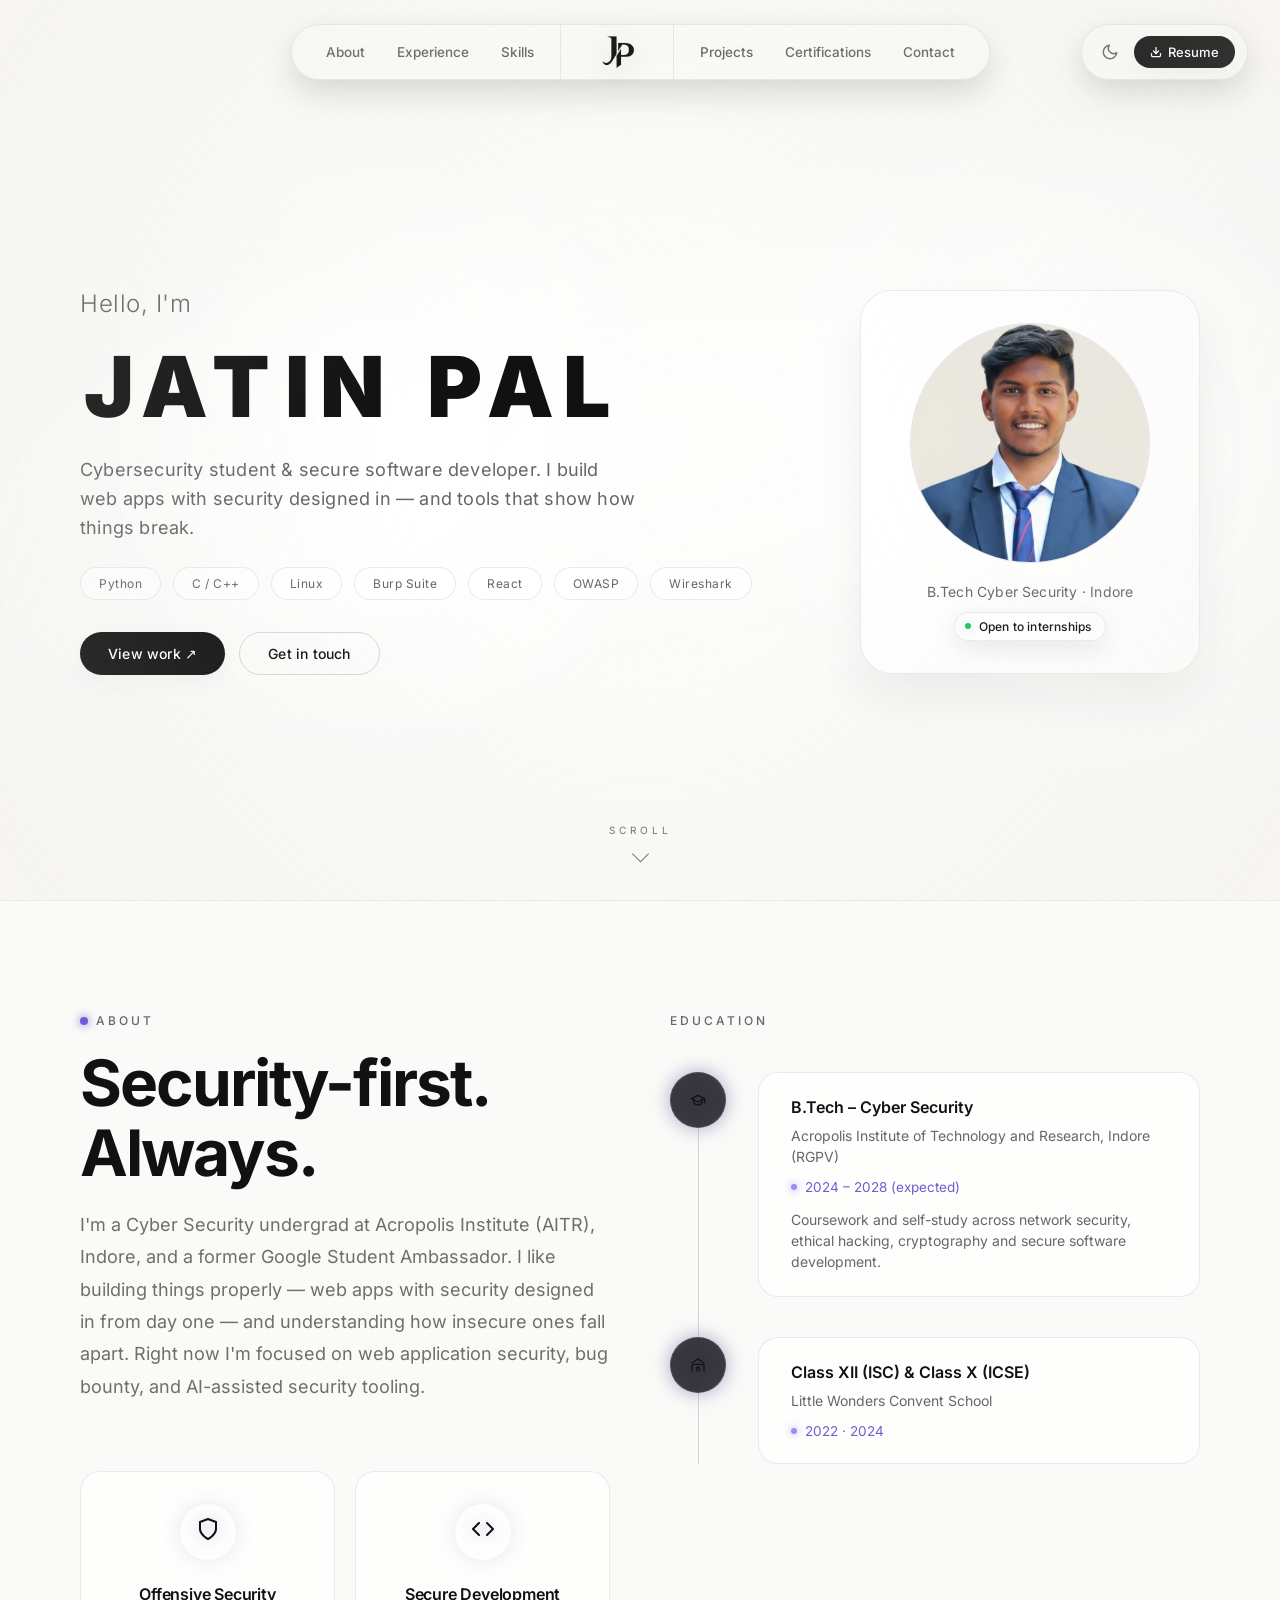
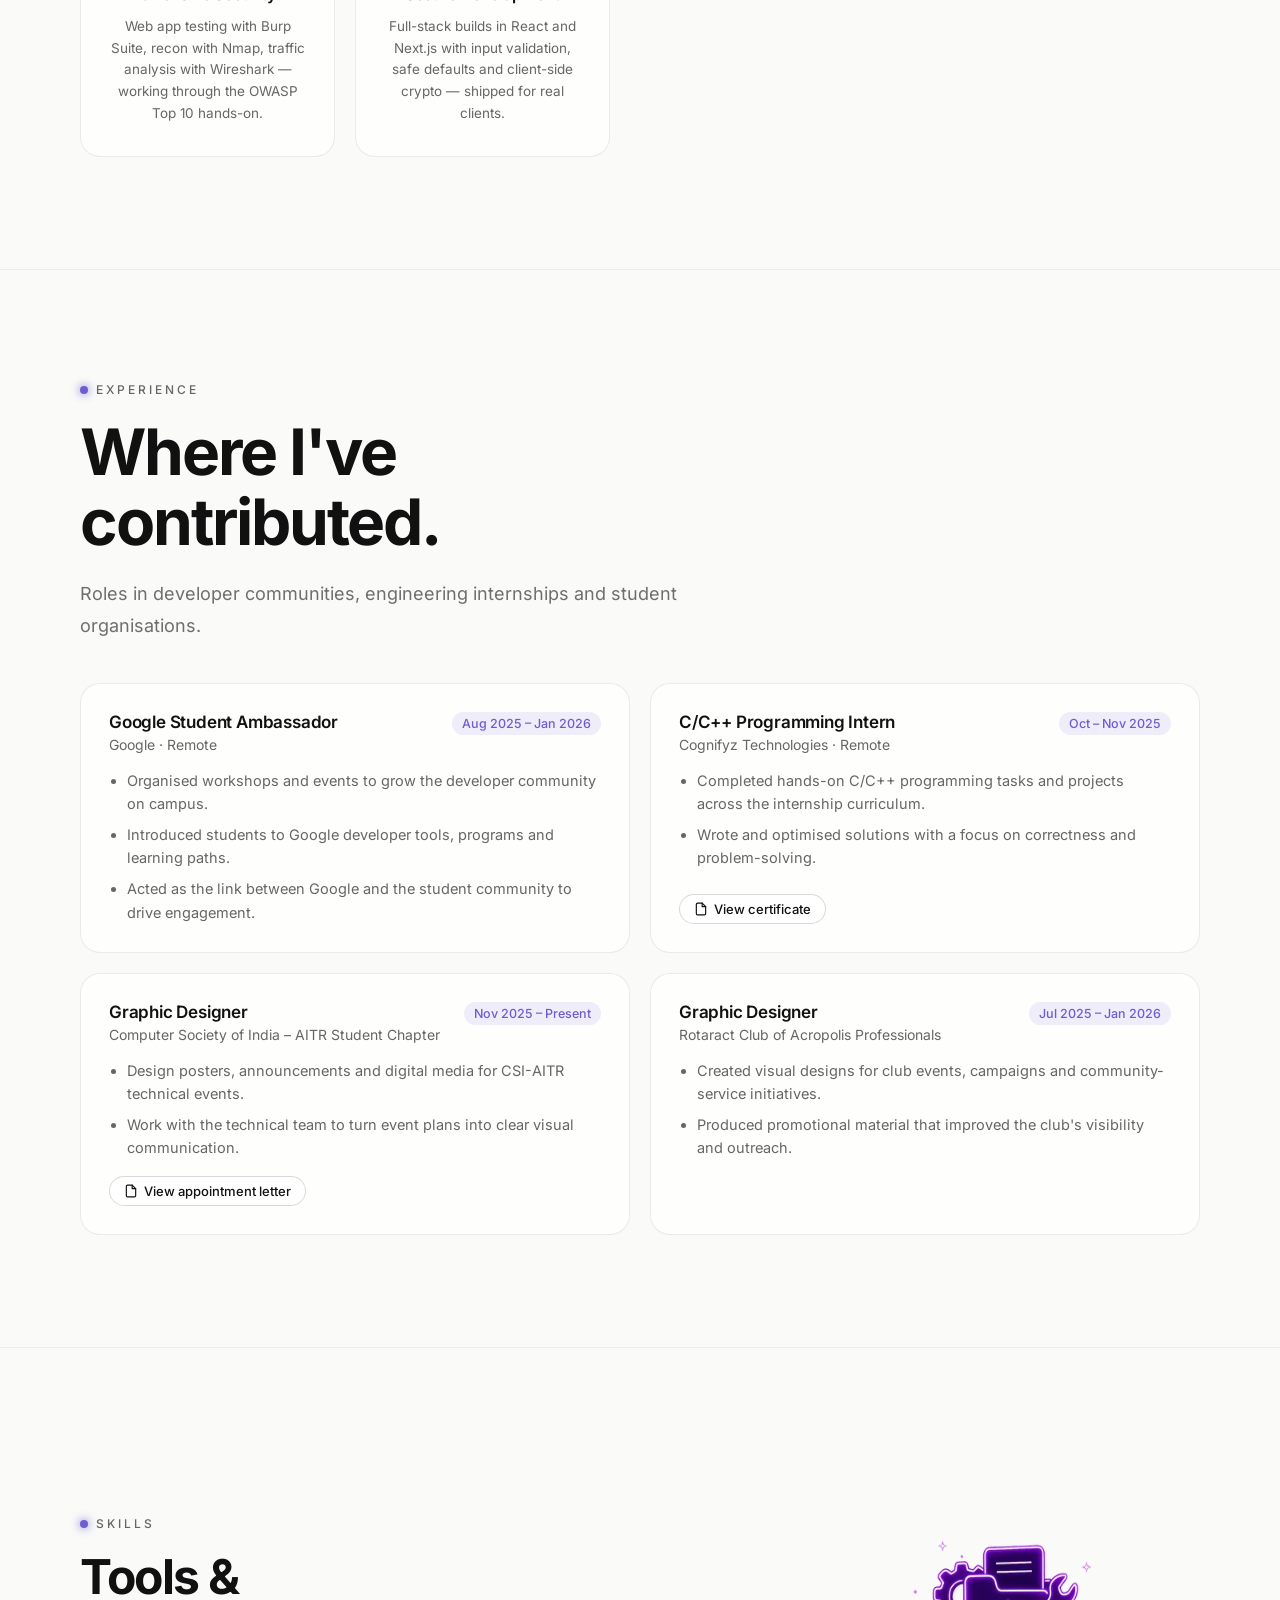
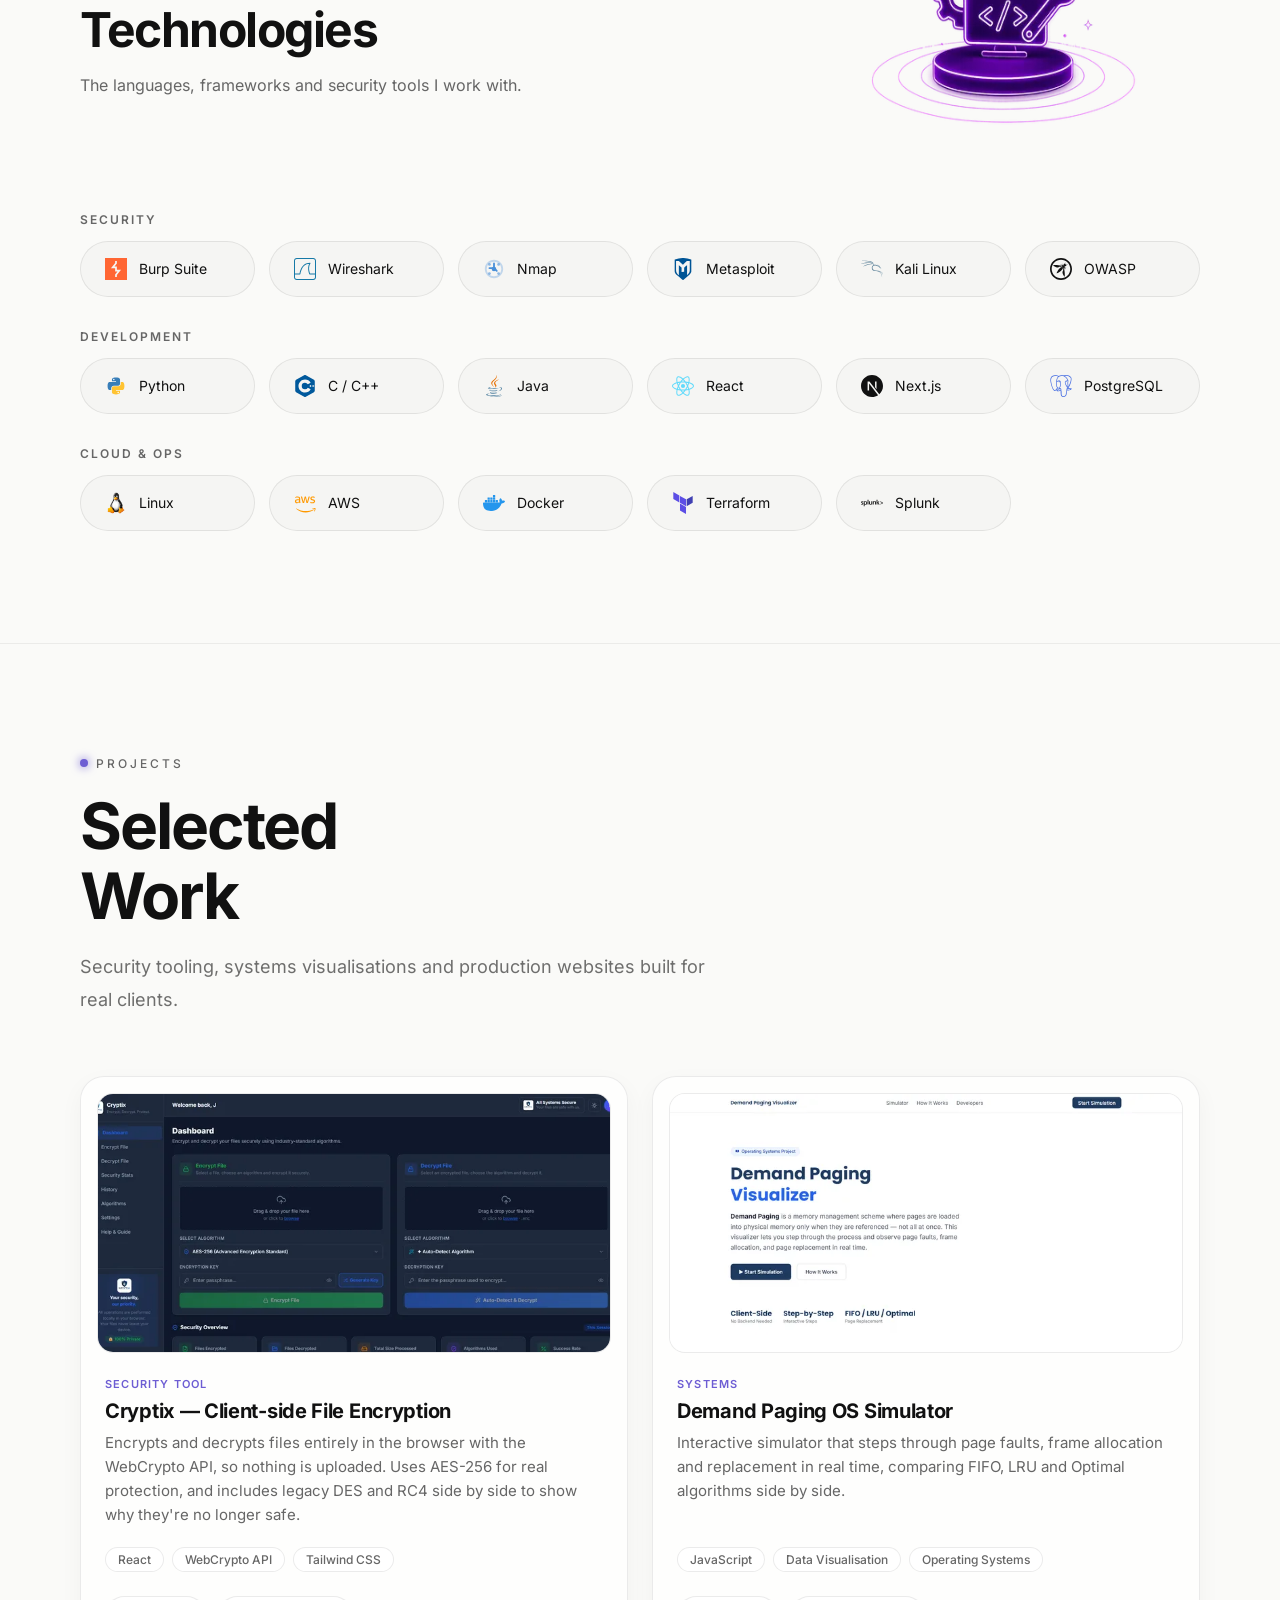
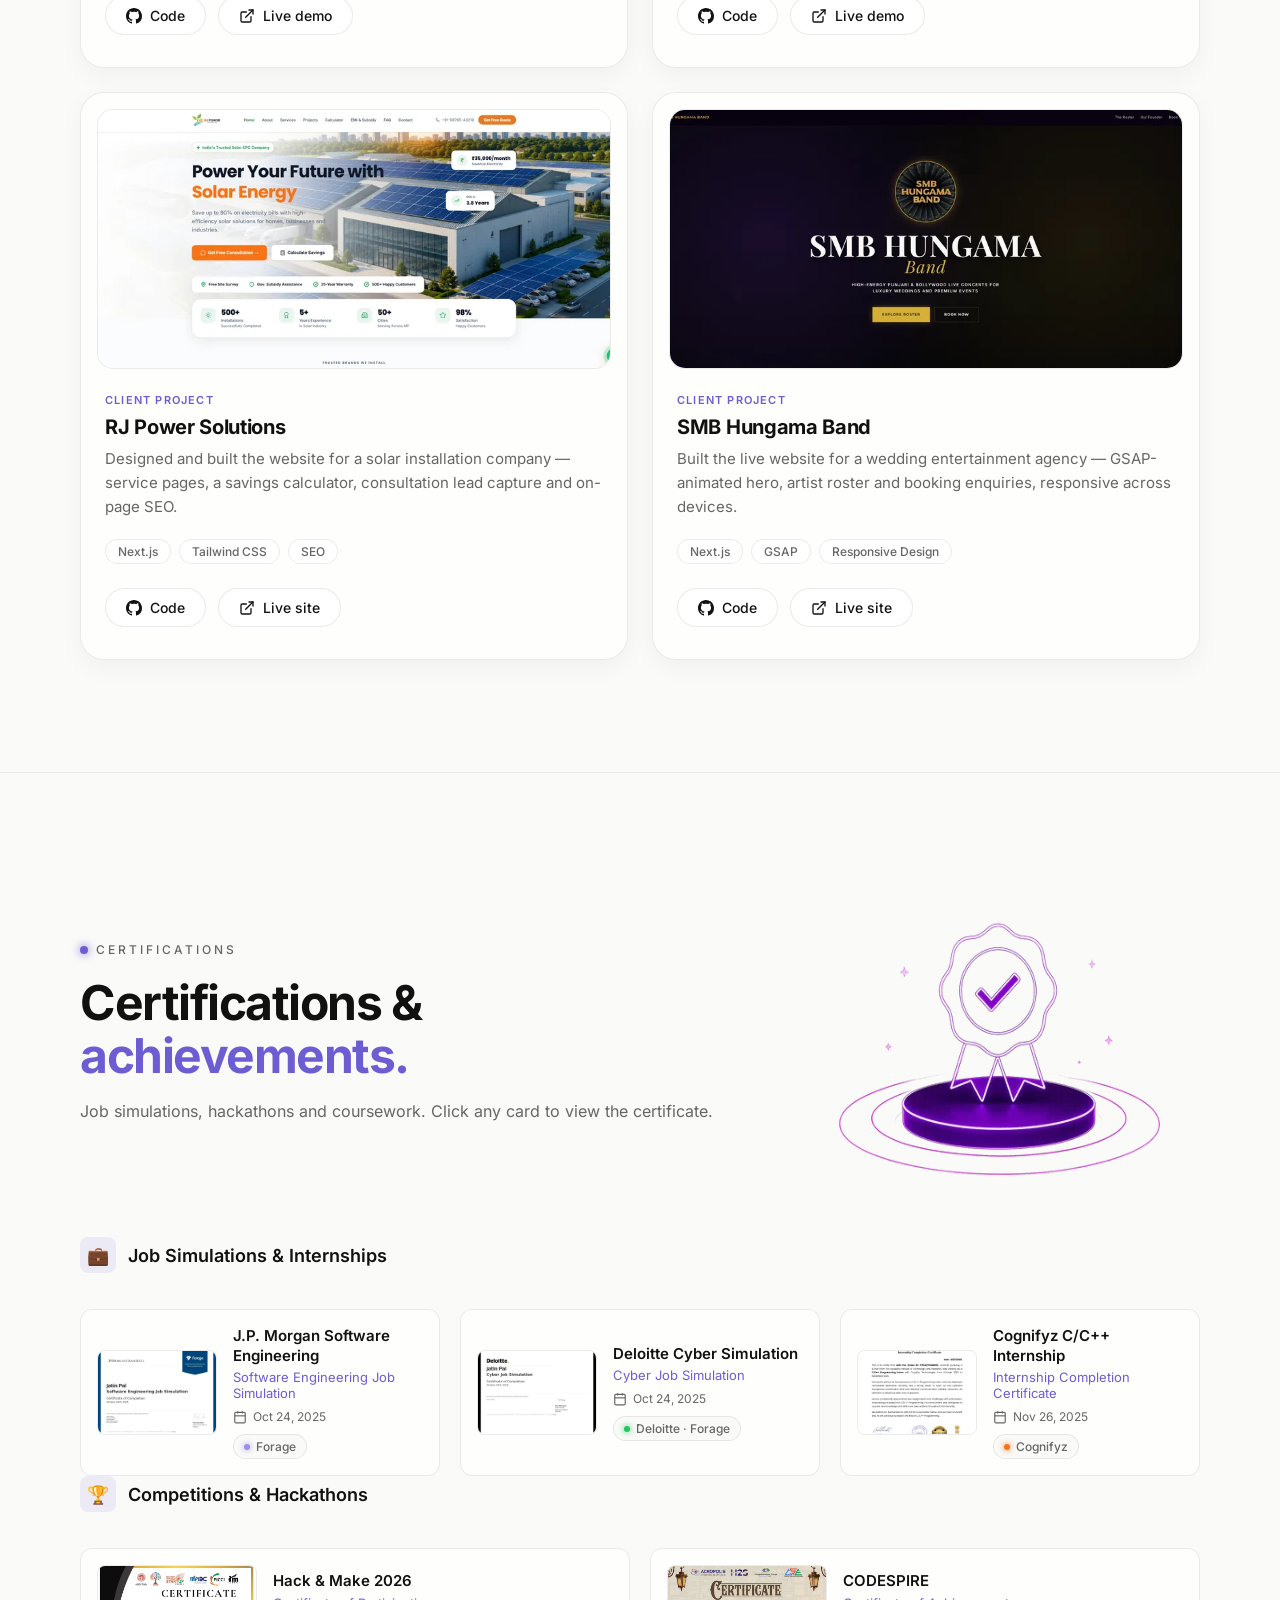
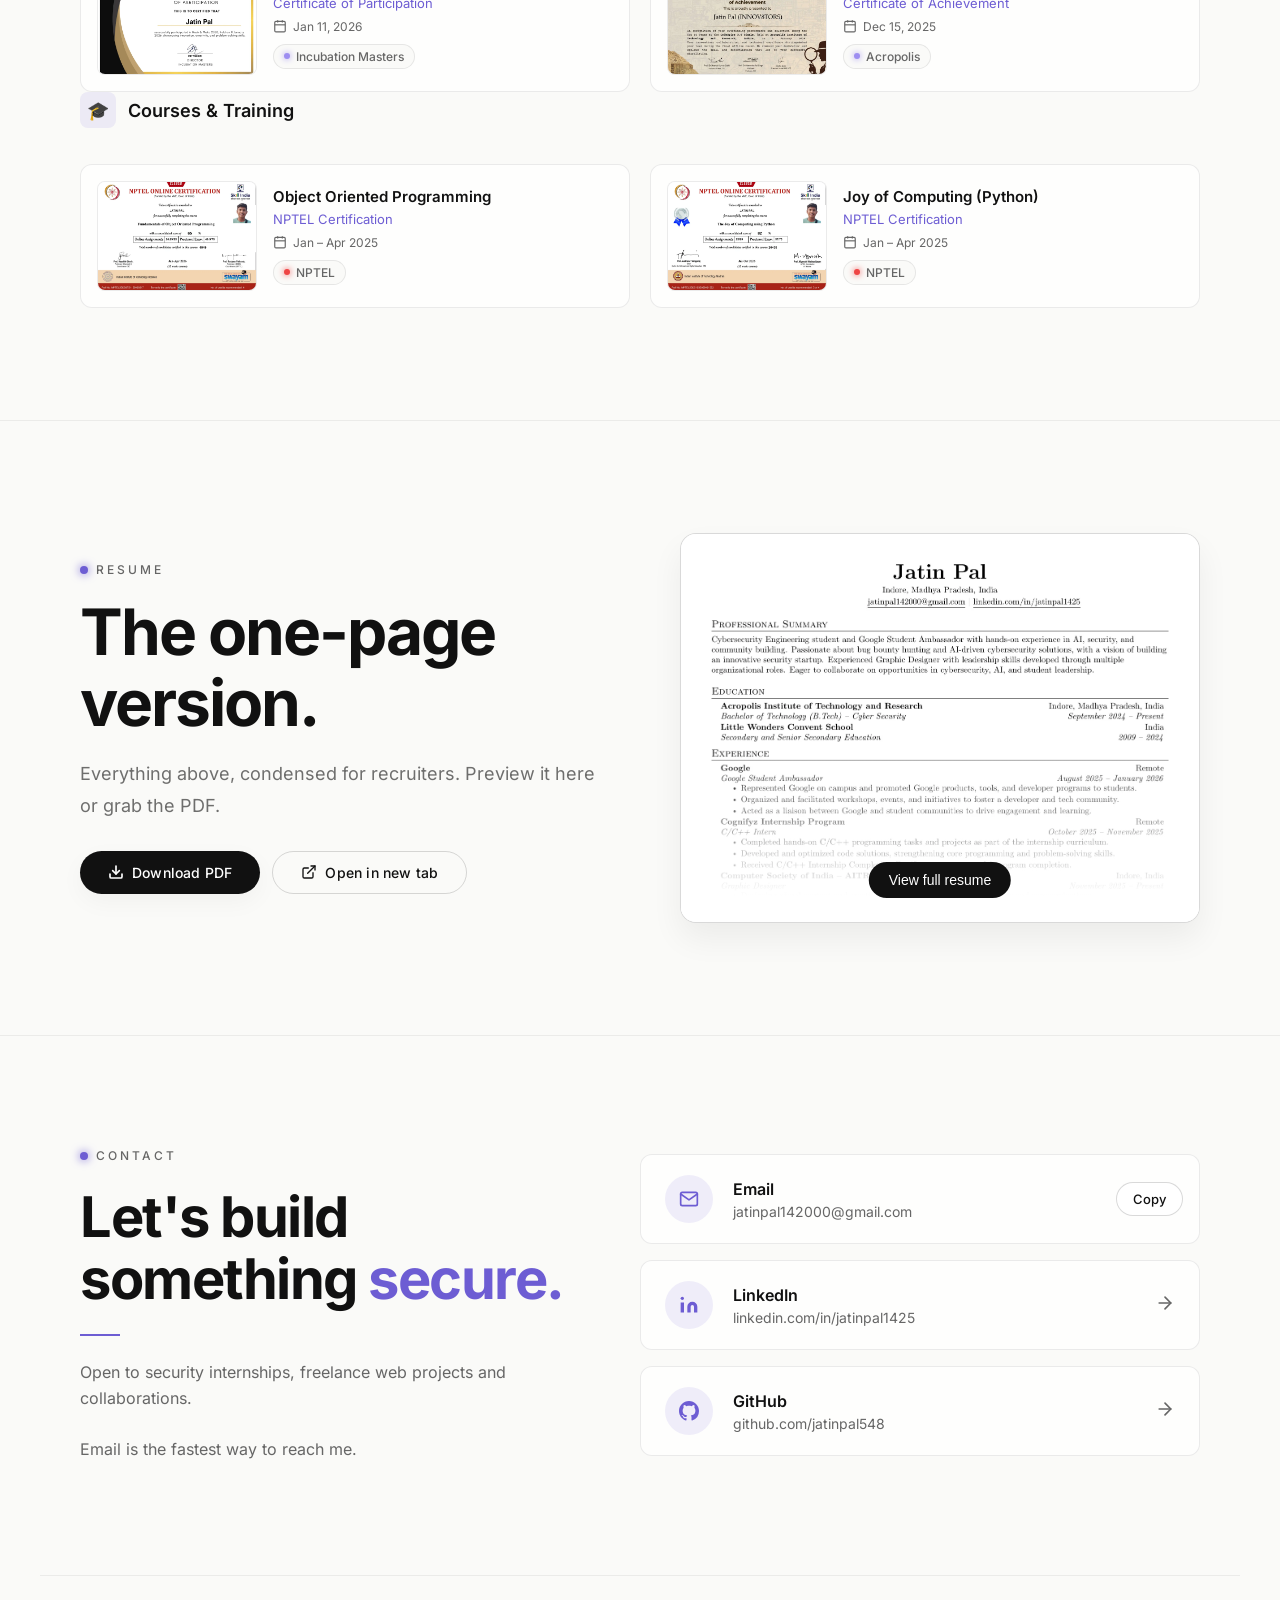
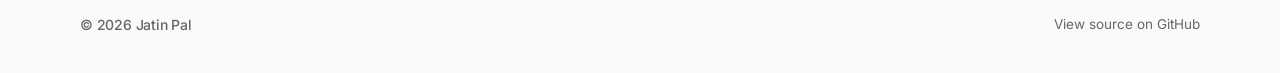
==== commit b9af2a90: "Harden and self-host: strict CSP + security headers, local fonts/icons, 404 page, security.txt, READ" ====
--- a/index.html
+++ b/index.html
@@ -32,15 +32,7 @@
   <link rel="apple-touch-icon" href="public/apple-touch-icon.png" />
 
   <!-- Apply saved theme before first paint (prevents light→dark flash) -->
-  <script>
-    (function () {
-      try {
-        var t = localStorage.getItem('jp-theme');
-        if (!t) t = window.matchMedia('(prefers-color-scheme: dark)').matches ? 'dark' : 'light';
-        document.documentElement.setAttribute('data-theme', t);
-      } catch (e) {}
-    })();
-  </script>
+  <script src="theme-init.js"></script>
 
   <!-- Structured data for search engines -->
   <script type="application/ld+json">
@@ -61,17 +53,13 @@
   }
   </script>
 
-  <!-- Non-render-blocking Google Fonts -->
-  <link rel="preconnect" href="https://fonts.googleapis.com" />
-  <link rel="preconnect" href="https://fonts.gstatic.com" crossorigin />
-  <link rel="preload" href="https://fonts.googleapis.com/css2?family=Inter:wght@300;400;500;600;700;800;900&display=swap" as="style" onload="this.onload=null;this.rel='stylesheet'" />
-  <noscript><link href="https://fonts.googleapis.com/css2?family=Inter:wght@300;400;500;600;700;800;900&display=swap" rel="stylesheet" /></noscript>
+  <!-- Self-hosted Inter (no third-party font requests) -->
+  <link rel="preload" href="public/fonts/inter-var-latin.woff2" as="font" type="font/woff2" crossorigin />
 
   <!-- Preload above-the-fold images (all tiny; logos are used by the name animation) -->
   <link rel="preload" as="image" href="public/logo/photo.webp" fetchpriority="high" />
   <link rel="preload" as="image" href="public/logo/jp.webp" />
   <link rel="preload" as="image" href="public/logo/java.svg" />
-  <link rel="preload" as="image" href="public/logo/anthropic.webp" />
   <link rel="preload" as="image" href="public/logo/terraform.svg" />
   <link rel="preload" as="image" href="public/logo/i.webp" />
   <link rel="preload" as="image" href="public/logo/nextjs-light.svg" />
@@ -82,16 +70,13 @@
   <link rel="stylesheet" href="style.css" />
 
   <!-- Vercel Web Analytics -->
-  <script>
-    window.va = window.va || function () { (window.vaq = window.vaq || []).push(arguments); };
-  </script>
   <script defer src="/_vercel/insights/script.js"></script>
   <script src="main.js" defer></script>
 </head>
 
 <body>
   <!-- Reusable icons -->
-  <svg width="0" height="0" style="position:absolute" aria-hidden="true">
+  <svg class="sprite" width="0" height="0" aria-hidden="true">
     <symbol id="i-github" viewBox="0 0 24 24"><path fill="currentColor" d="M12 0C5.37 0 0 5.37 0 12c0 5.31 3.435 9.795 8.205 11.385.6.105.825-.255.825-.57 0-.285-.015-1.23-.015-2.235-3.015.555-3.795-.735-4.035-1.41-.135-.345-.72-1.41-1.23-1.695-.42-.225-1.02-.78-.015-.795.945-.015 1.62.87 1.845 1.23 1.08 1.815 2.805 1.305 3.495.99.105-.78.42-1.305.765-1.605-2.67-.3-5.46-1.335-5.46-5.925 0-1.305.465-2.385 1.23-3.225-.12-.3-.54-1.53.12-3.18 0 0 1.005-.315 3.3 1.23.96-.27 1.98-.405 3-.405s2.04.135 3 .405c2.295-1.56 3.3-1.23 3.3-1.23.66 1.65.24 2.88.12 3.18.765.84 1.23 1.905 1.23 3.225 0 4.605-2.805 5.625-5.475 5.925.435.375.81 1.095.81 2.22 0 1.605-.015 2.895-.015 3.3 0 .315.225.69.825.57A12.02 12.02 0 0024 12c0-6.63-5.37-12-12-12z"/></symbol>
     <symbol id="i-external" viewBox="0 0 24 24"><g fill="none" stroke="currentColor" stroke-width="2" stroke-linecap="round" stroke-linejoin="round"><path d="M18 13v6a2 2 0 0 1-2 2H5a2 2 0 0 1-2-2V8a2 2 0 0 1 2-2h6"/><polyline points="15 3 21 3 21 9"/><line x1="10" y1="14" x2="21" y2="3"/></g></symbol>
     <symbol id="i-download" viewBox="0 0 24 24"><g fill="none" stroke="currentColor" stroke-width="2.5" stroke-linecap="round" stroke-linejoin="round"><path d="M21 15v4a2 2 0 01-2 2H5a2 2 0 01-2-2v-4"/><polyline points="7 10 12 15 17 10"/><line x1="12" y1="15" x2="12" y2="3"/></g></symbol>
@@ -128,7 +113,7 @@
           <a href="#contact" class="nav-link" data-section="contact">Contact</a>
         </div>
 
-        <div id="nav-utils-mobile" class="mobile-only" style="display: none;">
+        <div id="nav-utils-mobile" class="mobile-only">
           <button class="theme-toggle" aria-label="Toggle light/dark theme"></button>
           <div class="nav-divider"></div>
           <a href="public/Jatin_Pal_Resume.pdf" download="Jatin_Pal_Resume.pdf" class="resume-btn" aria-label="Download resume PDF">
@@ -137,7 +122,7 @@
           </a>
         </div>
 
-        <button id="hamburger-btn" aria-label="Open menu" aria-expanded="false" aria-controls="mobile-menu" onclick="toggleMobileMenu()">
+        <button id="hamburger-btn" aria-label="Open menu" aria-expanded="false" aria-controls="mobile-menu">
           <svg width="24" height="24" viewBox="0 0 24 24" fill="none" stroke="currentColor" stroke-width="2">
             <line x1="3" y1="12" x2="21" y2="12"></line>
             <line x1="3" y1="6" x2="21" y2="6"></line>
@@ -149,12 +134,12 @@
   </div>
 
   <div id="mobile-menu">
-    <a href="#about" class="mobile-link" onclick="toggleMobileMenu()">About</a>
-    <a href="#experience" class="mobile-link" onclick="toggleMobileMenu()">Experience</a>
-    <a href="#skills" class="mobile-link" onclick="toggleMobileMenu()">Skills</a>
-    <a href="#projects" class="mobile-link" onclick="toggleMobileMenu()">Projects</a>
-    <a href="#certifications" class="mobile-link" onclick="toggleMobileMenu()">Certifications</a>
-    <a href="#contact" class="mobile-link" onclick="toggleMobileMenu()">Contact</a>
+    <a href="#about" class="mobile-link">About</a>
+    <a href="#experience" class="mobile-link">Experience</a>
+    <a href="#skills" class="mobile-link">Skills</a>
+    <a href="#projects" class="mobile-link">Projects</a>
+    <a href="#certifications" class="mobile-link">Certifications</a>
+    <a href="#contact" class="mobile-link">Contact</a>
   </div>
 
   <main id="main-content">
@@ -367,31 +352,31 @@
 
       <h3 class="skill-group-title">Security</h3>
       <div class="skills-grid">
-        <div class="skill-chip"><img src="https://cdn.simpleicons.org/burpsuite/FF6633" alt="" class="skill-logo" width="22" height="22" /> Burp Suite</div>
-        <div class="skill-chip"><img src="https://cdn.simpleicons.org/wireshark/1679A7" alt="" class="skill-logo" width="22" height="22" /> Wireshark</div>
+        <div class="skill-chip"><img src="public/icons/burpsuite.svg" alt="" class="skill-logo" width="22" height="22" /> Burp Suite</div>
+        <div class="skill-chip"><img src="public/icons/wireshark.svg" alt="" class="skill-logo" width="22" height="22" /> Wireshark</div>
         <div class="skill-chip"><img src="public/logo/nmap.svg" alt="" class="skill-logo" width="22" height="22" /> Nmap</div>
-        <div class="skill-chip"><img src="https://cdn.simpleicons.org/metasploit/005596" alt="" class="skill-logo" width="22" height="22" /> Metasploit</div>
-        <div class="skill-chip"><img src="https://cdn.simpleicons.org/kalilinux/557C94" alt="" class="skill-logo" width="22" height="22" /> Kali Linux</div>
-        <div class="skill-chip"><img src="https://cdn.simpleicons.org/owasp/ffffff" alt="" class="skill-logo invert-light" width="22" height="22" /> OWASP Top 10</div>
+        <div class="skill-chip"><img src="public/icons/metasploit.svg" alt="" class="skill-logo" width="22" height="22" /> Metasploit</div>
+        <div class="skill-chip"><img src="public/icons/kalilinux.svg" alt="" class="skill-logo" width="22" height="22" /> Kali Linux</div>
+        <div class="skill-chip"><img src="public/icons/owasp.svg" alt="" class="skill-logo mono" width="22" height="22" /> OWASP</div>
       </div>
 
       <h3 class="skill-group-title">Development</h3>
       <div class="skills-grid">
         <div class="skill-chip"><img src="public/logo/python.svg" alt="" class="skill-logo" width="22" height="22" /> Python</div>
-        <div class="skill-chip"><img src="https://cdn.simpleicons.org/cplusplus/00599C" alt="" class="skill-logo" width="22" height="22" /> C / C++</div>
+        <div class="skill-chip"><img src="public/icons/cplusplus.svg" alt="" class="skill-logo" width="22" height="22" /> C / C++</div>
         <div class="skill-chip"><img src="public/logo/java.svg" alt="" class="skill-logo" width="22" height="22" /> Java</div>
-        <div class="skill-chip"><img src="https://cdn.simpleicons.org/react/61DAFB" alt="" class="skill-logo" width="22" height="22" /> React</div>
-        <div class="skill-chip"><img src="https://cdn.simpleicons.org/nextdotjs/ffffff" alt="" class="skill-logo invert-light" width="22" height="22" /> Next.js</div>
-        <div class="skill-chip"><img src="https://cdn.simpleicons.org/postgresql/4169E1" alt="" class="skill-logo" width="22" height="22" /> PostgreSQL</div>
+        <div class="skill-chip"><img src="public/icons/react.svg" alt="" class="skill-logo" width="22" height="22" /> React</div>
+        <div class="skill-chip"><img src="public/icons/nextdotjs.svg" alt="" class="skill-logo mono" width="22" height="22" /> Next.js</div>
+        <div class="skill-chip"><img src="public/icons/postgresql.svg" alt="" class="skill-logo" width="22" height="22" /> PostgreSQL</div>
       </div>
 
       <h3 class="skill-group-title">Cloud &amp; Ops</h3>
       <div class="skills-grid">
         <div class="skill-chip"><img src="public/logo/linux.webp" alt="" class="skill-logo" width="22" height="22" /> Linux</div>
         <div class="skill-chip"><img src="public/logo/aws.svg" alt="" class="skill-logo" width="22" height="22" /> AWS</div>
-        <div class="skill-chip"><img src="https://cdn.simpleicons.org/docker/2496ED" alt="" class="skill-logo" width="22" height="22" /> Docker</div>
+        <div class="skill-chip"><img src="public/icons/docker.svg" alt="" class="skill-logo" width="22" height="22" /> Docker</div>
         <div class="skill-chip"><img src="public/logo/terraform.svg" alt="" class="skill-logo" width="22" height="22" /> Terraform</div>
-        <div class="skill-chip"><img src="https://cdn.simpleicons.org/splunk/ffffff" alt="" class="skill-logo invert-light" width="22" height="22" /> Splunk</div>
+        <div class="skill-chip"><img src="public/icons/splunk.svg" alt="" class="skill-logo mono" width="22" height="22" /> Splunk</div>
       </div>
     </div>
   </section>
@@ -408,7 +393,7 @@
 
         <article class="project-card">
           <div class="project-image">
-            <img src="public/projects/cryptix.webp" alt="Cryptix dashboard with encrypt and decrypt panels" loading="lazy" width="800" height="520" />
+            <img src="public/projects/cryptix.webp" alt="Cryptix dashboard with encrypt and decrypt panels" loading="lazy" width="800" height="384" />
           </div>
           <div class="project-content">
             <span class="project-kind">Security tool</span>
@@ -428,7 +413,7 @@
 
         <article class="project-card">
           <div class="project-image">
-            <img src="public/projects/demand-paging.webp" alt="Demand Paging Visualizer landing page" loading="lazy" width="800" height="520" />
+            <img src="public/projects/demand-paging.webp" alt="Demand Paging Visualizer landing page" loading="lazy" width="800" height="384" />
           </div>
           <div class="project-content">
             <span class="project-kind">Systems</span>
@@ -448,7 +433,7 @@
 
         <article class="project-card">
           <div class="project-image">
-            <img src="public/projects/rj-power-solutions.webp" alt="RJ Power Solutions website hero" loading="lazy" width="800" height="520" />
+            <img src="public/projects/rj-power-solutions.webp" alt="RJ Power Solutions website hero" loading="lazy" width="800" height="384" />
           </div>
           <div class="project-content">
             <span class="project-kind">Client project</span>
@@ -468,7 +453,7 @@
 
         <article class="project-card">
           <div class="project-image">
-            <img src="public/projects/smb-hungama-band.webp" alt="SMB Hungama Band website hero" loading="lazy" width="800" height="520" />
+            <img src="public/projects/smb-hungama-band.webp" alt="SMB Hungama Band website hero" loading="lazy" width="800" height="384" />
           </div>
           <div class="project-content">
             <span class="project-kind">Client project</span>
--- a/style.css
+++ b/style.css
@@ -1,3 +1,13 @@
+/* Inter (variable, latin subset) — self-hosted */
+@font-face {
+  font-family: 'Inter';
+  font-style: normal;
+  font-display: swap;
+  font-weight: 100 900;
+  src: url('public/fonts/inter-var-latin.woff2') format('woff2');
+  unicode-range: U+0000-00FF, U+0131, U+0152-0153, U+02BB-02BC, U+02C6, U+02DA, U+02DC, U+0304, U+0308, U+0329, U+2000-206F, U+20AC, U+2122, U+2191, U+2193, U+2212, U+2215, U+FEFF, U+FFFD;
+}
+
 /* ═══════════════════════════════════════════════════
    DESIGN TOKENS
 ═══════════════════════════════════════════════════ */
@@ -113,7 +123,7 @@
   --card-light-glow: rgba(255, 255, 255, 0.08);
 }
 
-html[data-theme="light"] .skill-chip .skill-logo[src*="ffffff"] {
+html[data-theme="dark"] .skill-chip .skill-logo.mono {
   filter: invert(1);
 }
 html[data-theme="dark"] .skill-chip .skill-logo[src*="nextjs-light.svg"] {
@@ -2244,3 +2254,32 @@
 }
 .cert-details-new { min-width: 0; }
 .cert-badge-new { max-width: 100%; }
+
+.sprite { position: absolute; width: 0; height: 0; overflow: hidden; }
+#nav-utils-mobile { display: none; }
+
+/* 404 page */
+.nf-body { min-height: 100vh; display: flex; align-items: center; justify-content: center; }
+.nf { width: 100%; max-width: 720px; padding: 48px 24px; }
+.nf .section-title span { color: var(--accent); }
+.nf-term {
+  margin: 8px 0 32px;
+  padding: 20px 24px;
+  border-radius: 14px;
+  background: #0d0d0f;
+  color: #d4d4d8;
+  font: 14px/1.7 ui-monospace, SFMono-Regular, Menlo, Consolas, monospace;
+  overflow-x: auto;
+  white-space: pre-wrap;
+  word-break: break-word;
+  border: 1px solid var(--border-strong);
+}
+.nf-prompt { color: #22c55e; }
+.nf-actions { display: flex; flex-wrap: wrap; gap: 12px; }
+
+/* Narrow glyph: tighten the "I" cell so the name reads as one word */
+.cell[data-letter="I"] { width: 46px; }
+@media (max-width: 1100px) { .cell[data-letter="I"] { width: 42px; } }
+@media (max-width: 640px) { .cell[data-letter="I"] { width: clamp(20px, 6.5vw, 42px); } }
+.cell[data-letter="I"] .logo-img { width: 44px; height: 44px; }
+@media (max-width: 640px) { .cell[data-letter="I"] .logo-img { width: clamp(18px, 6vw, 36px); height: clamp(18px, 6vw, 36px); } }
